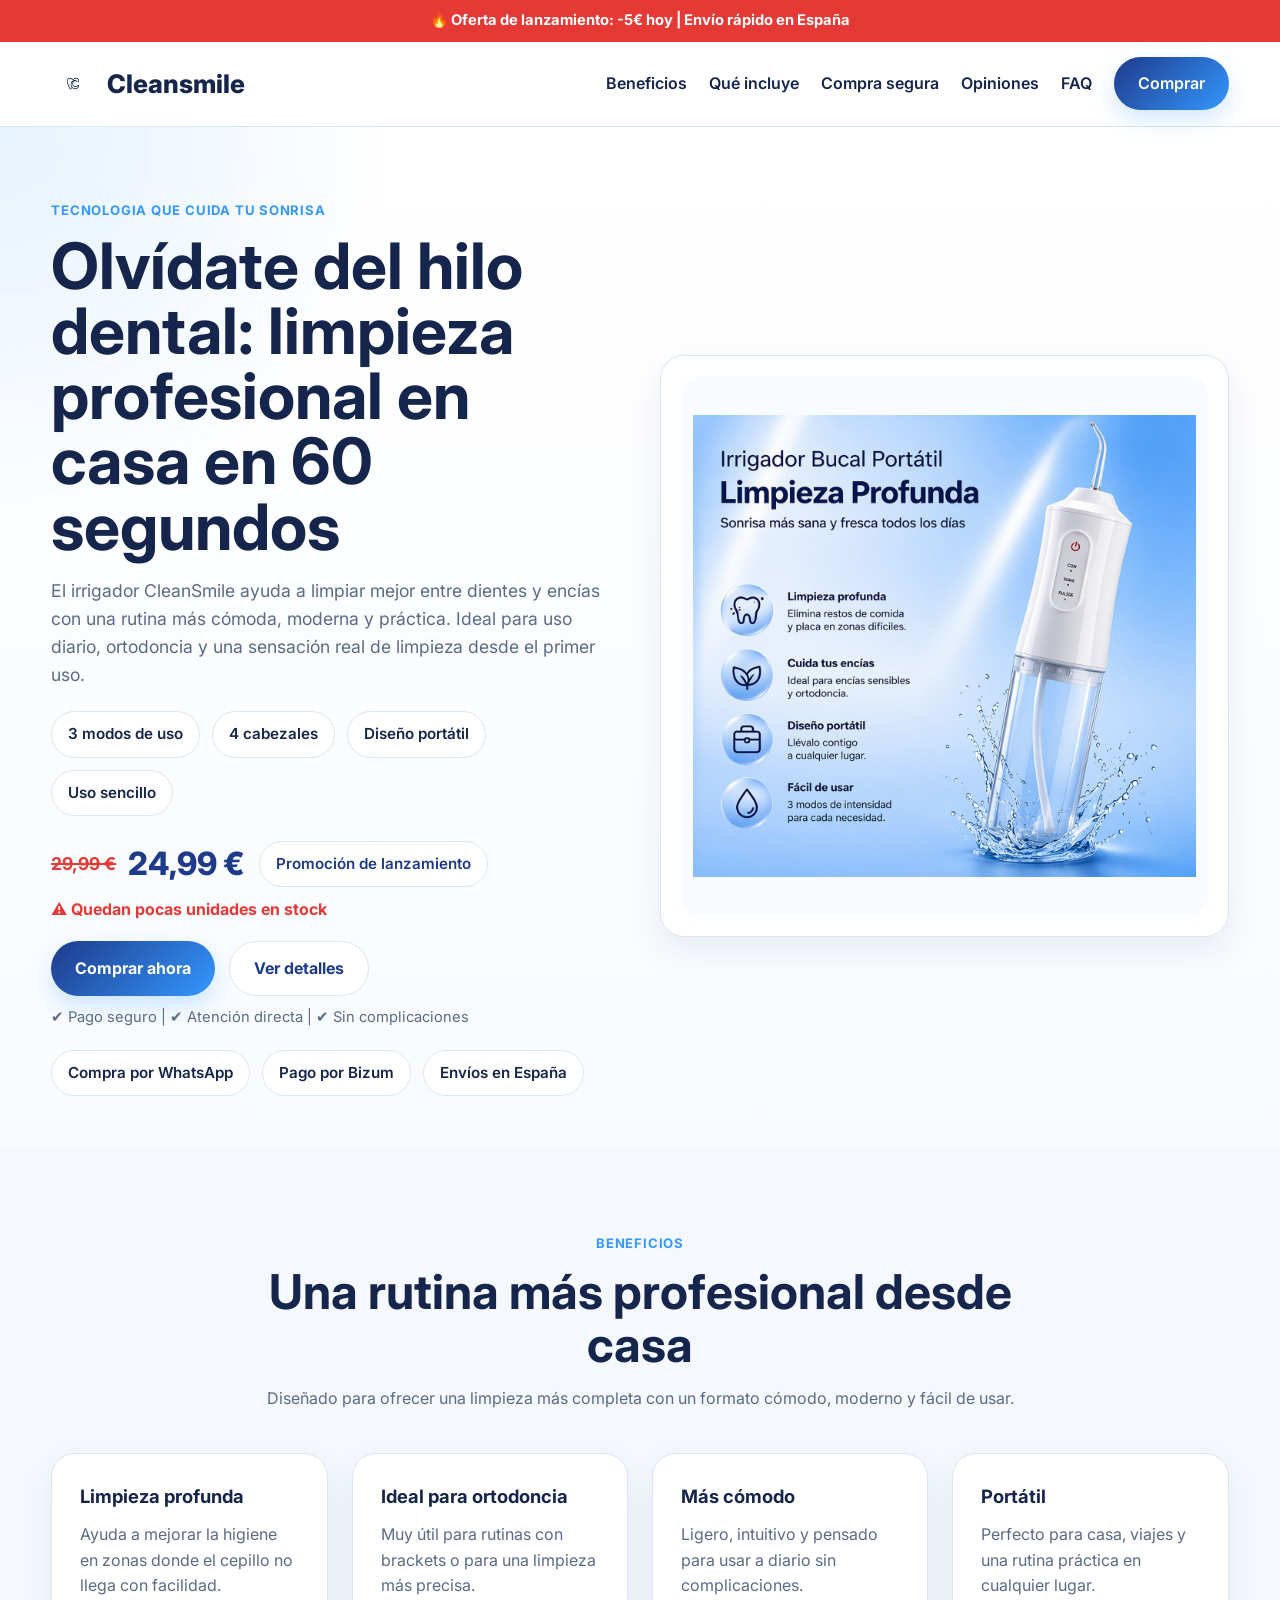
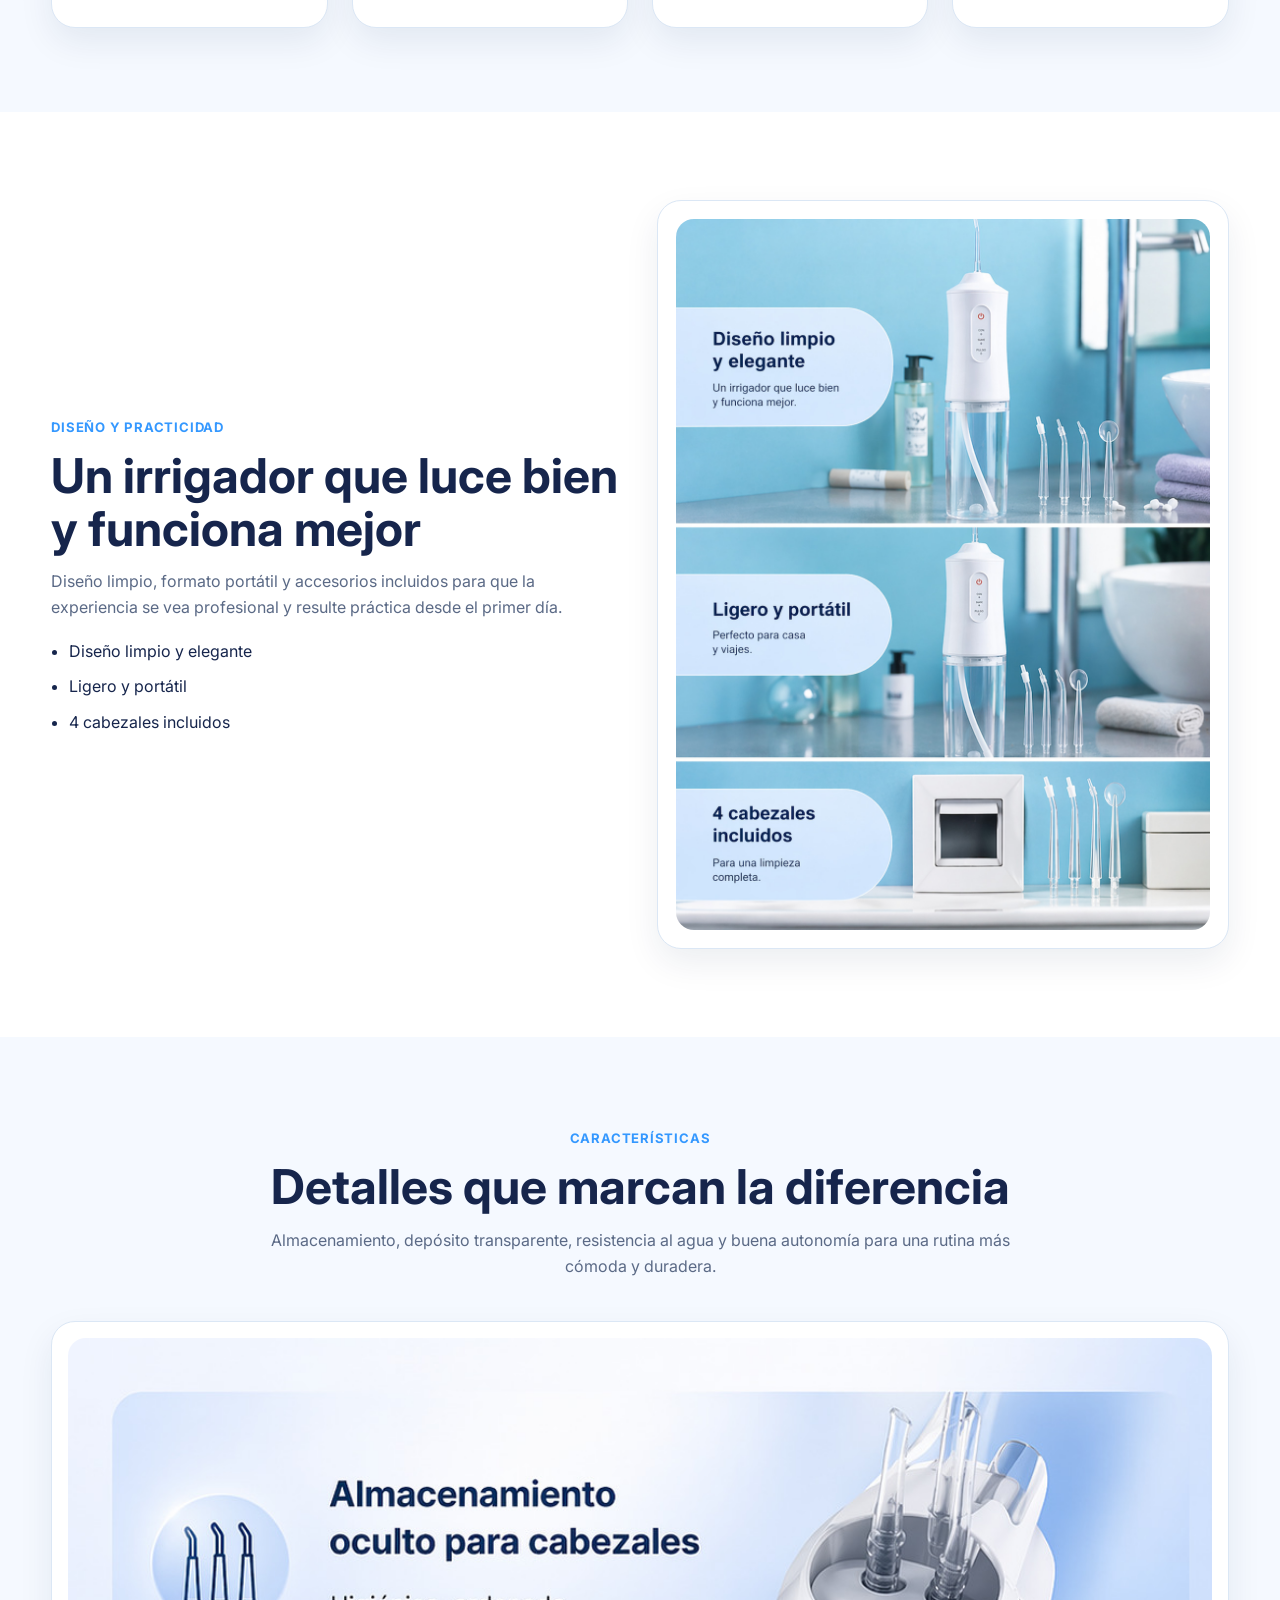
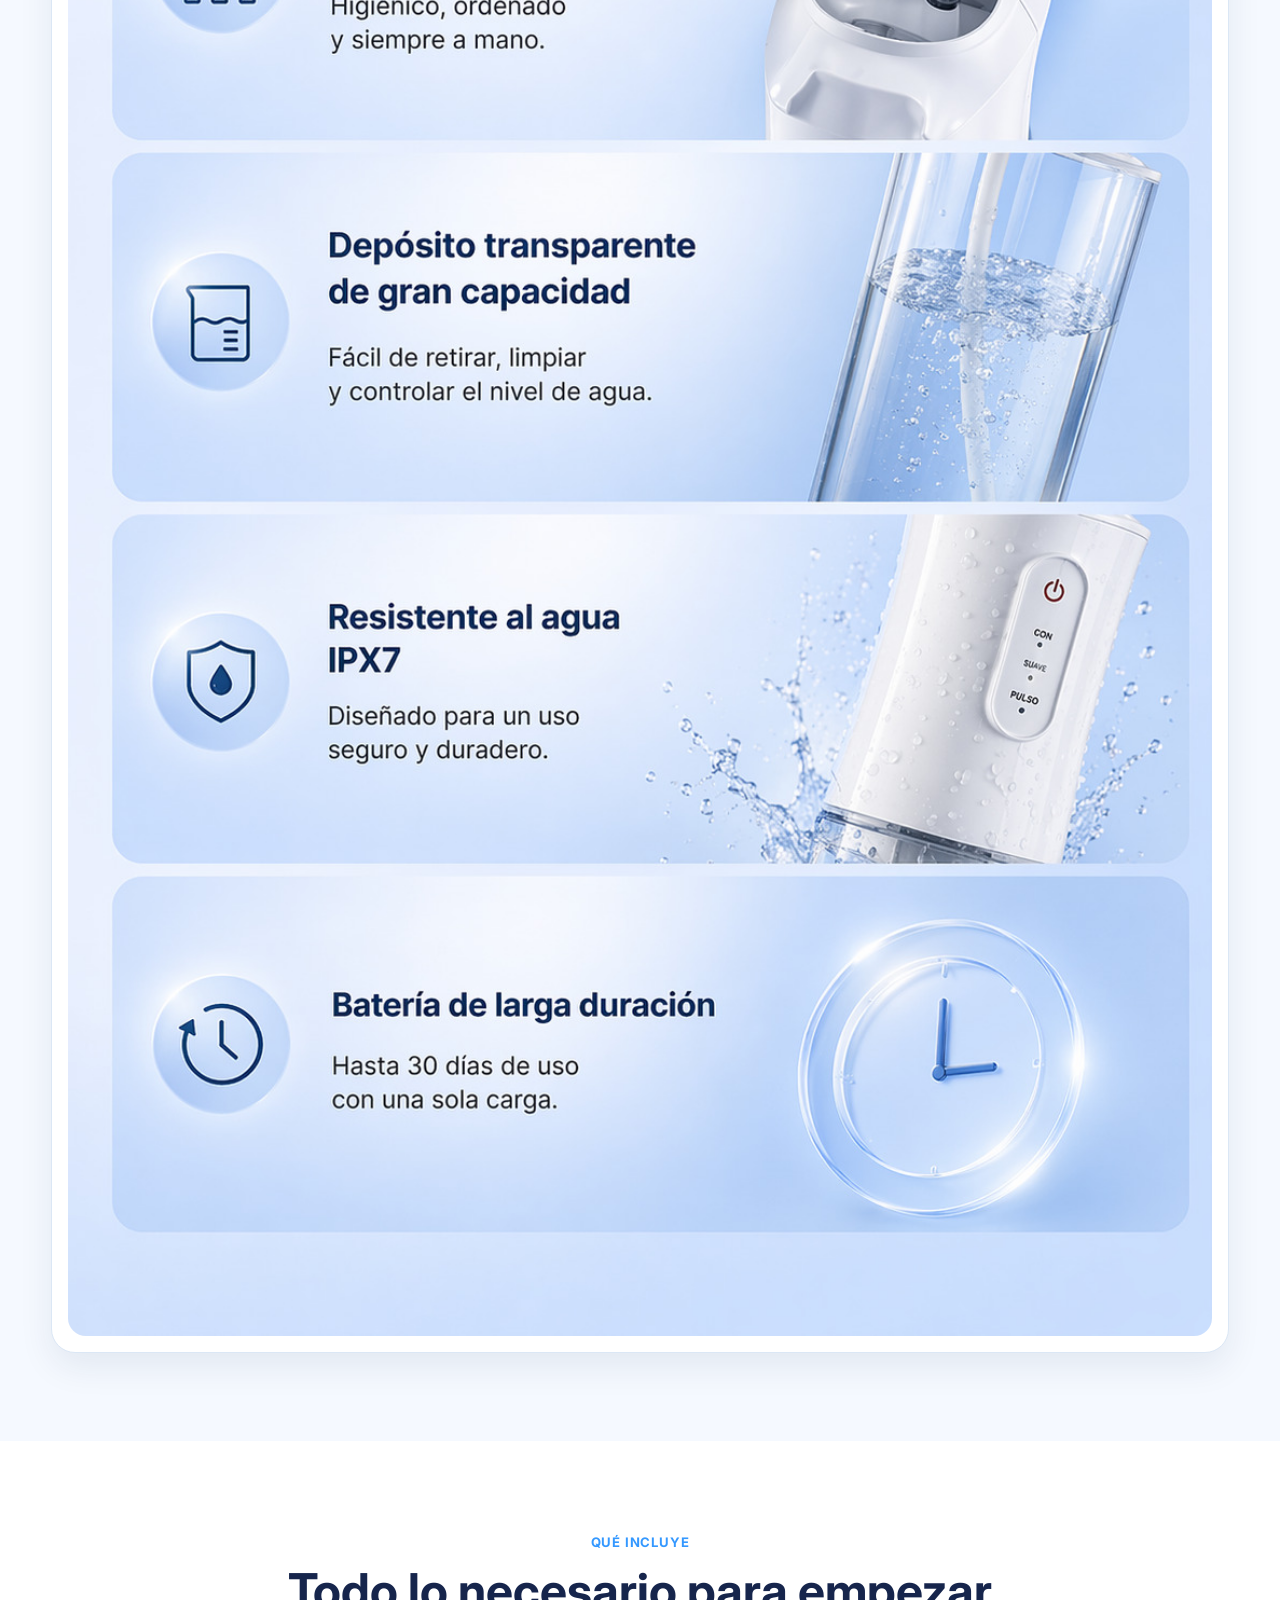
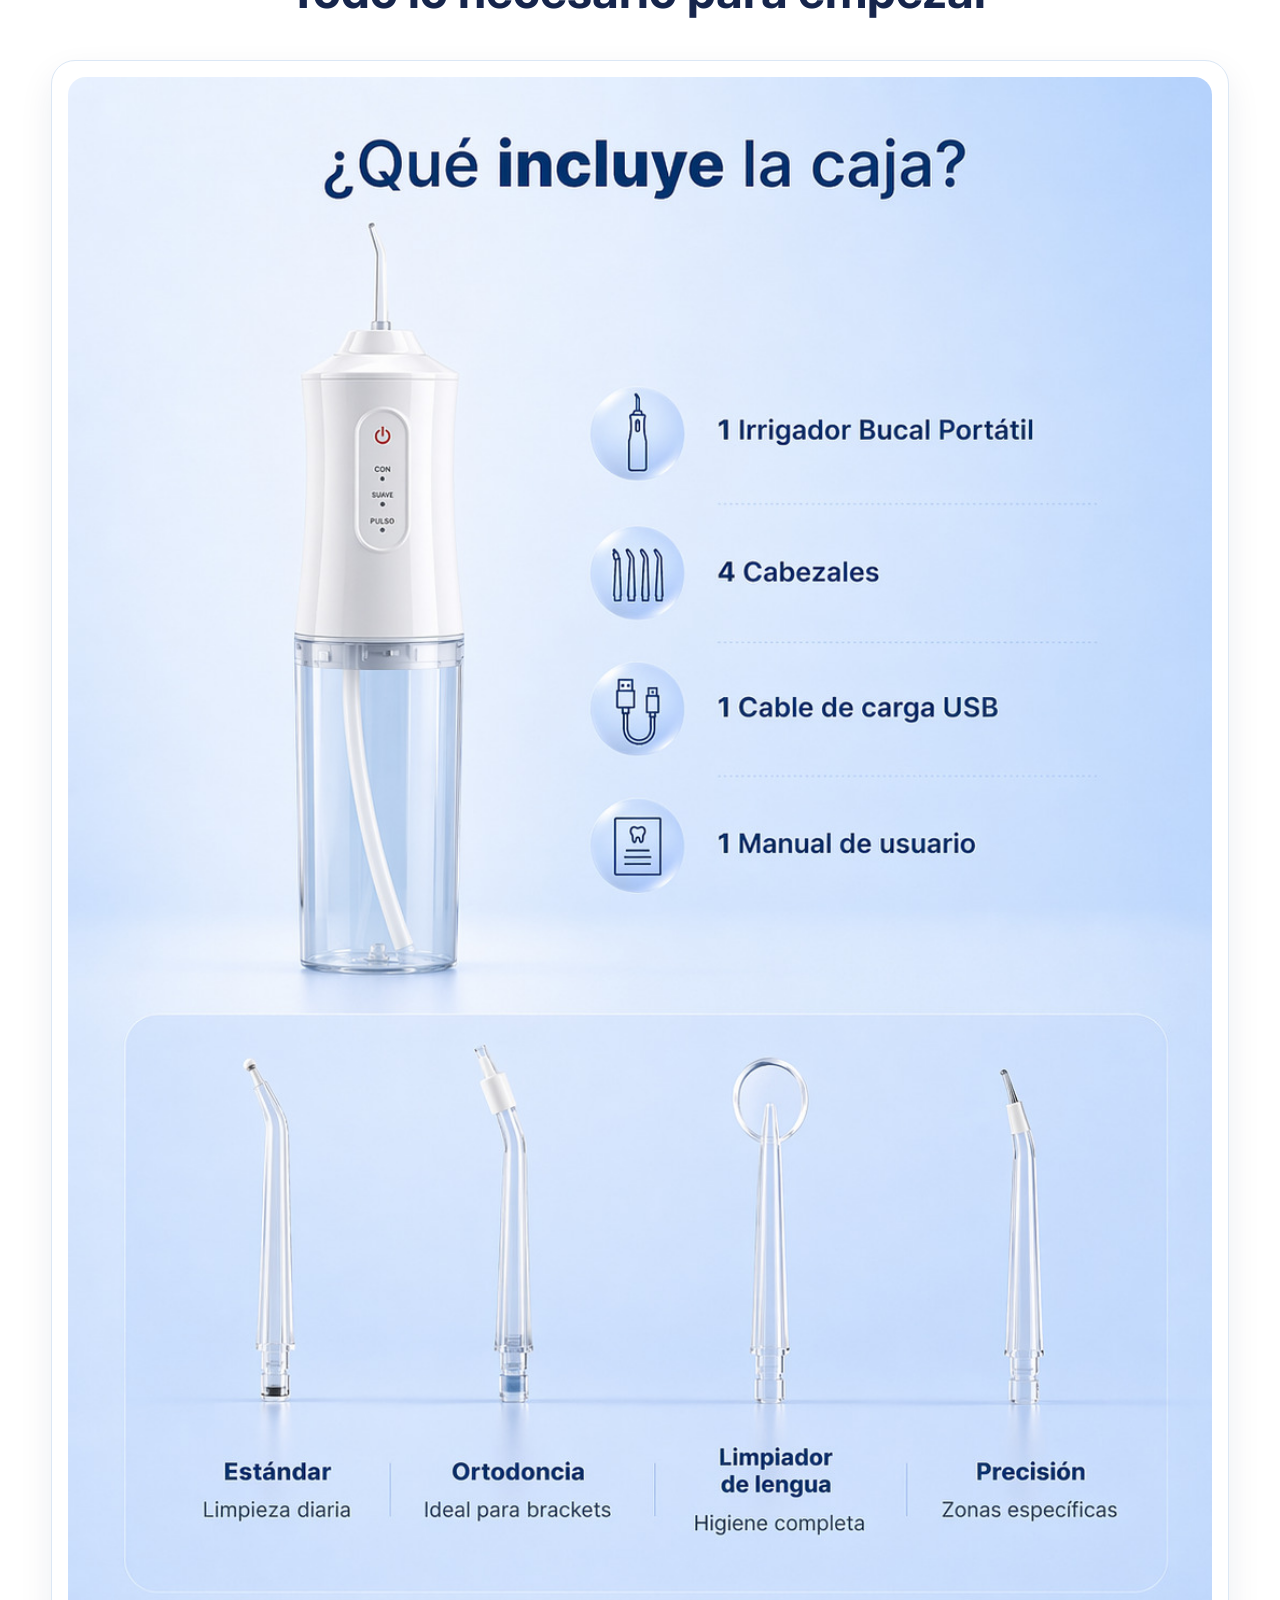
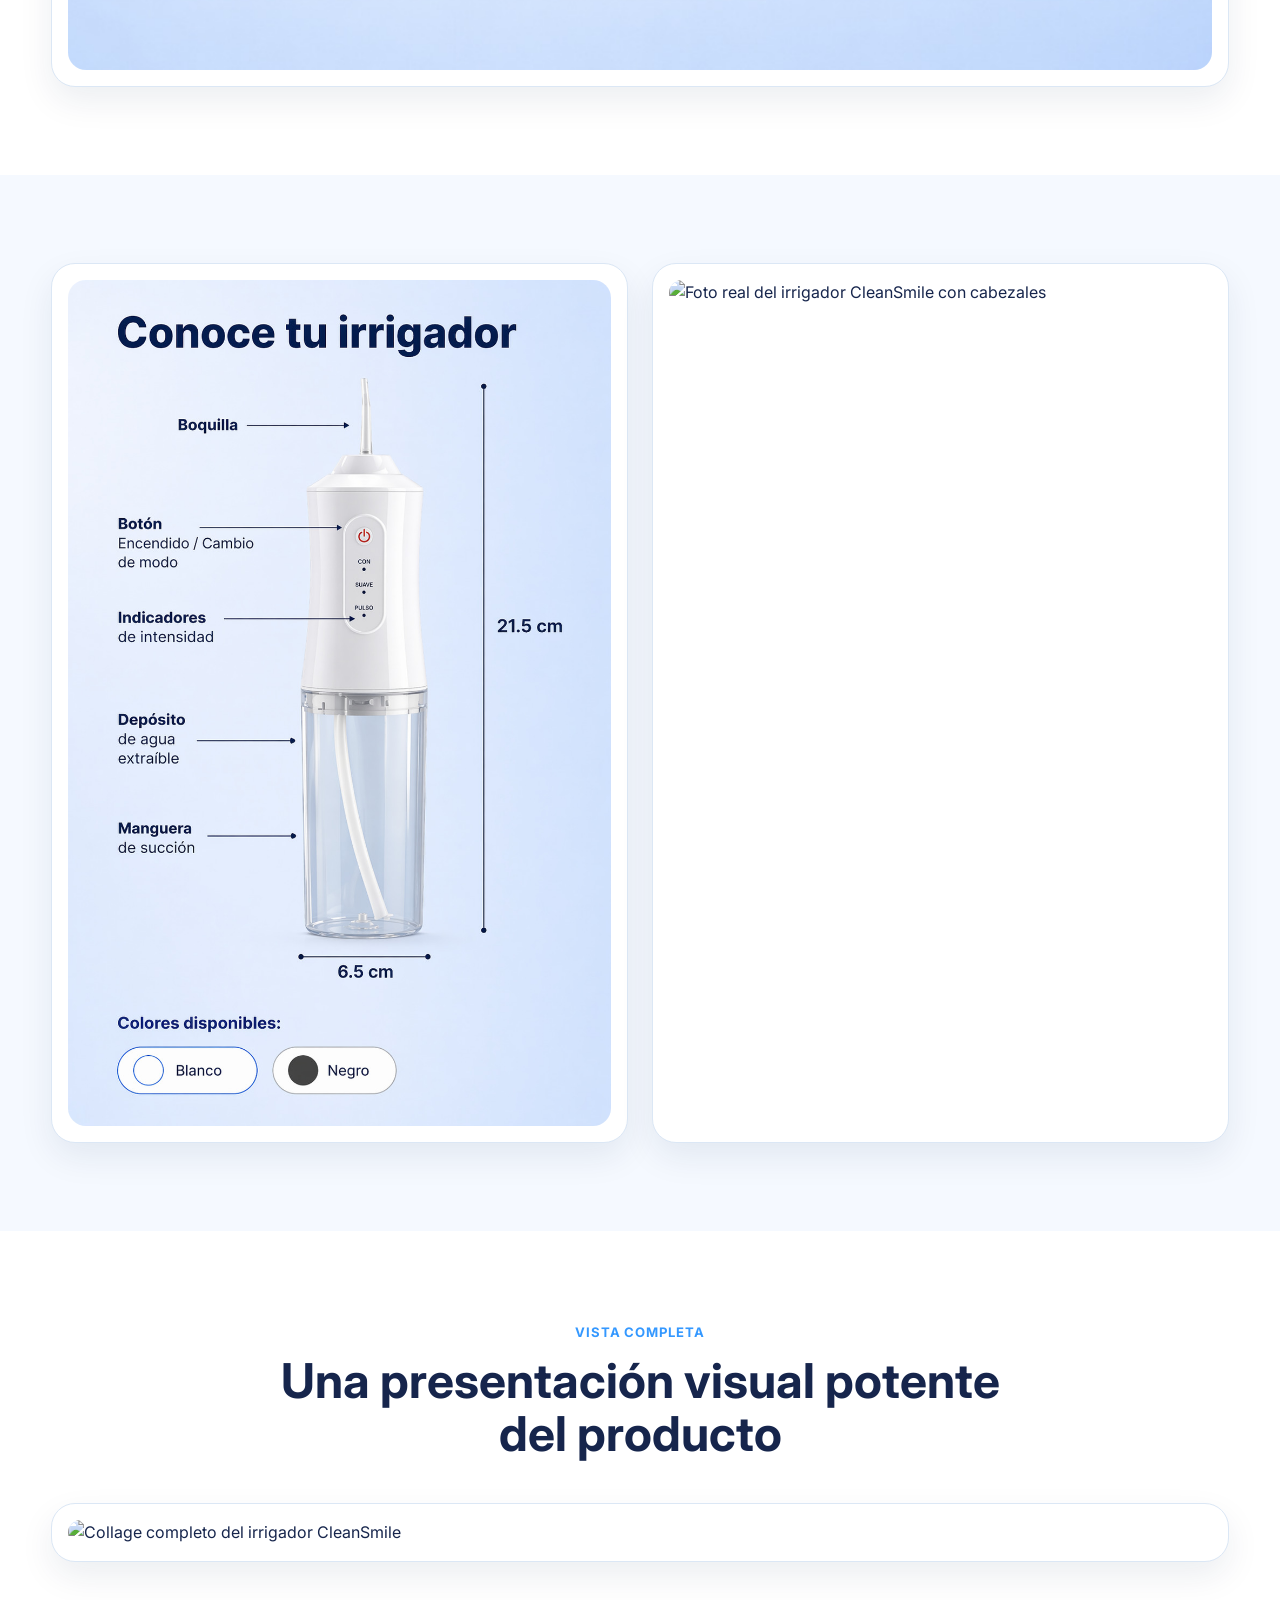
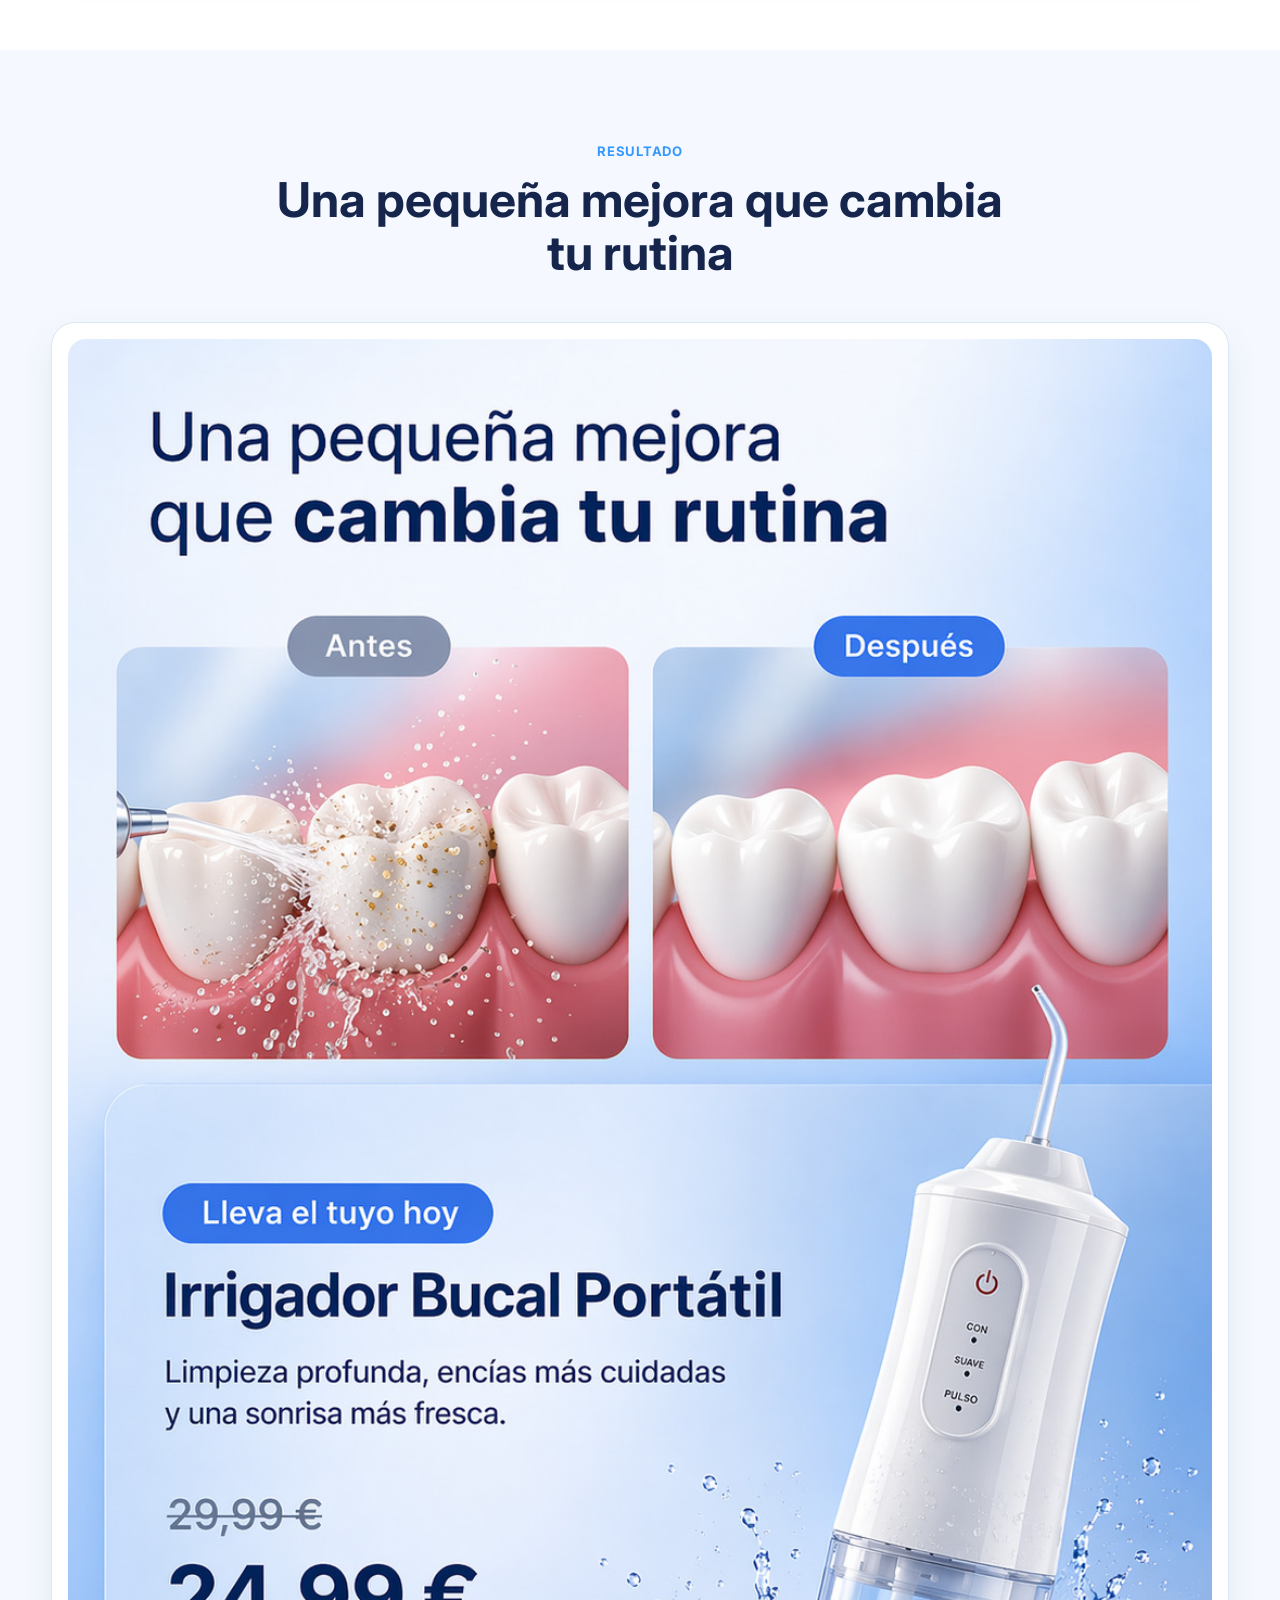
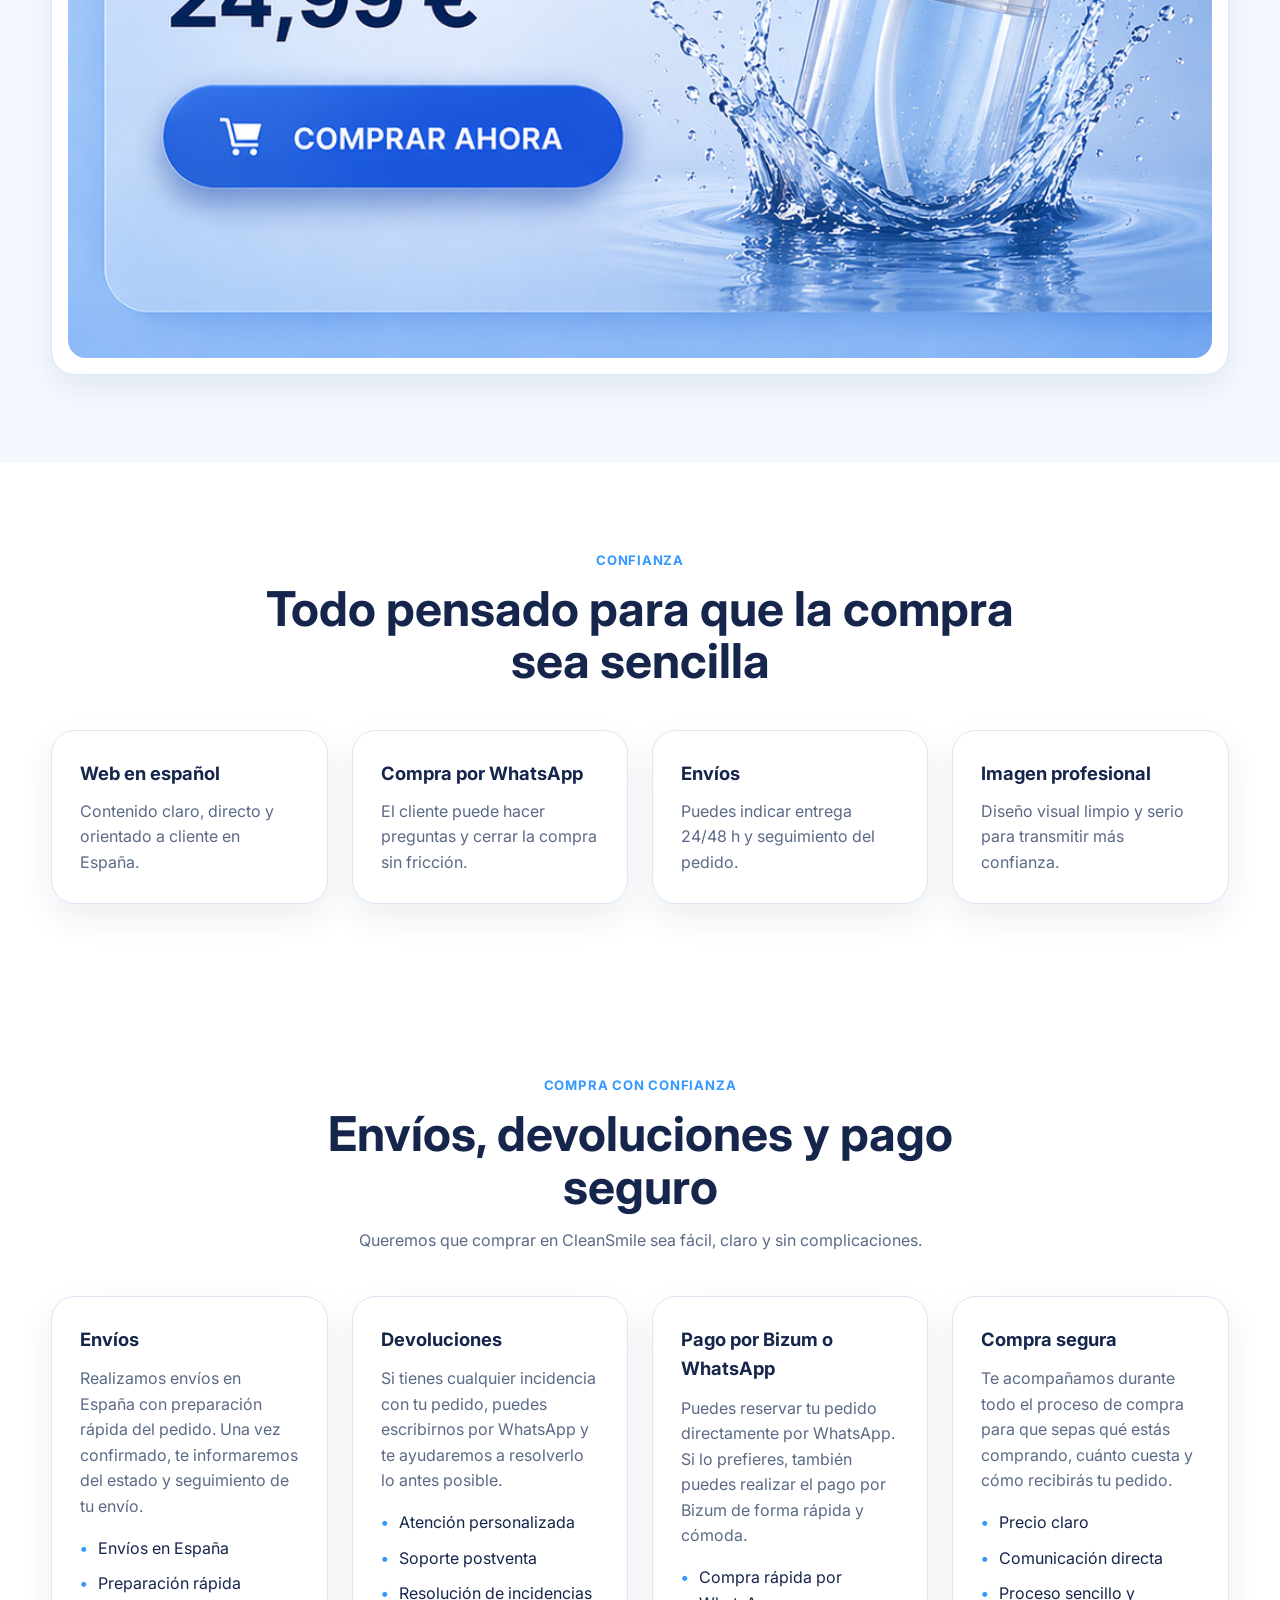
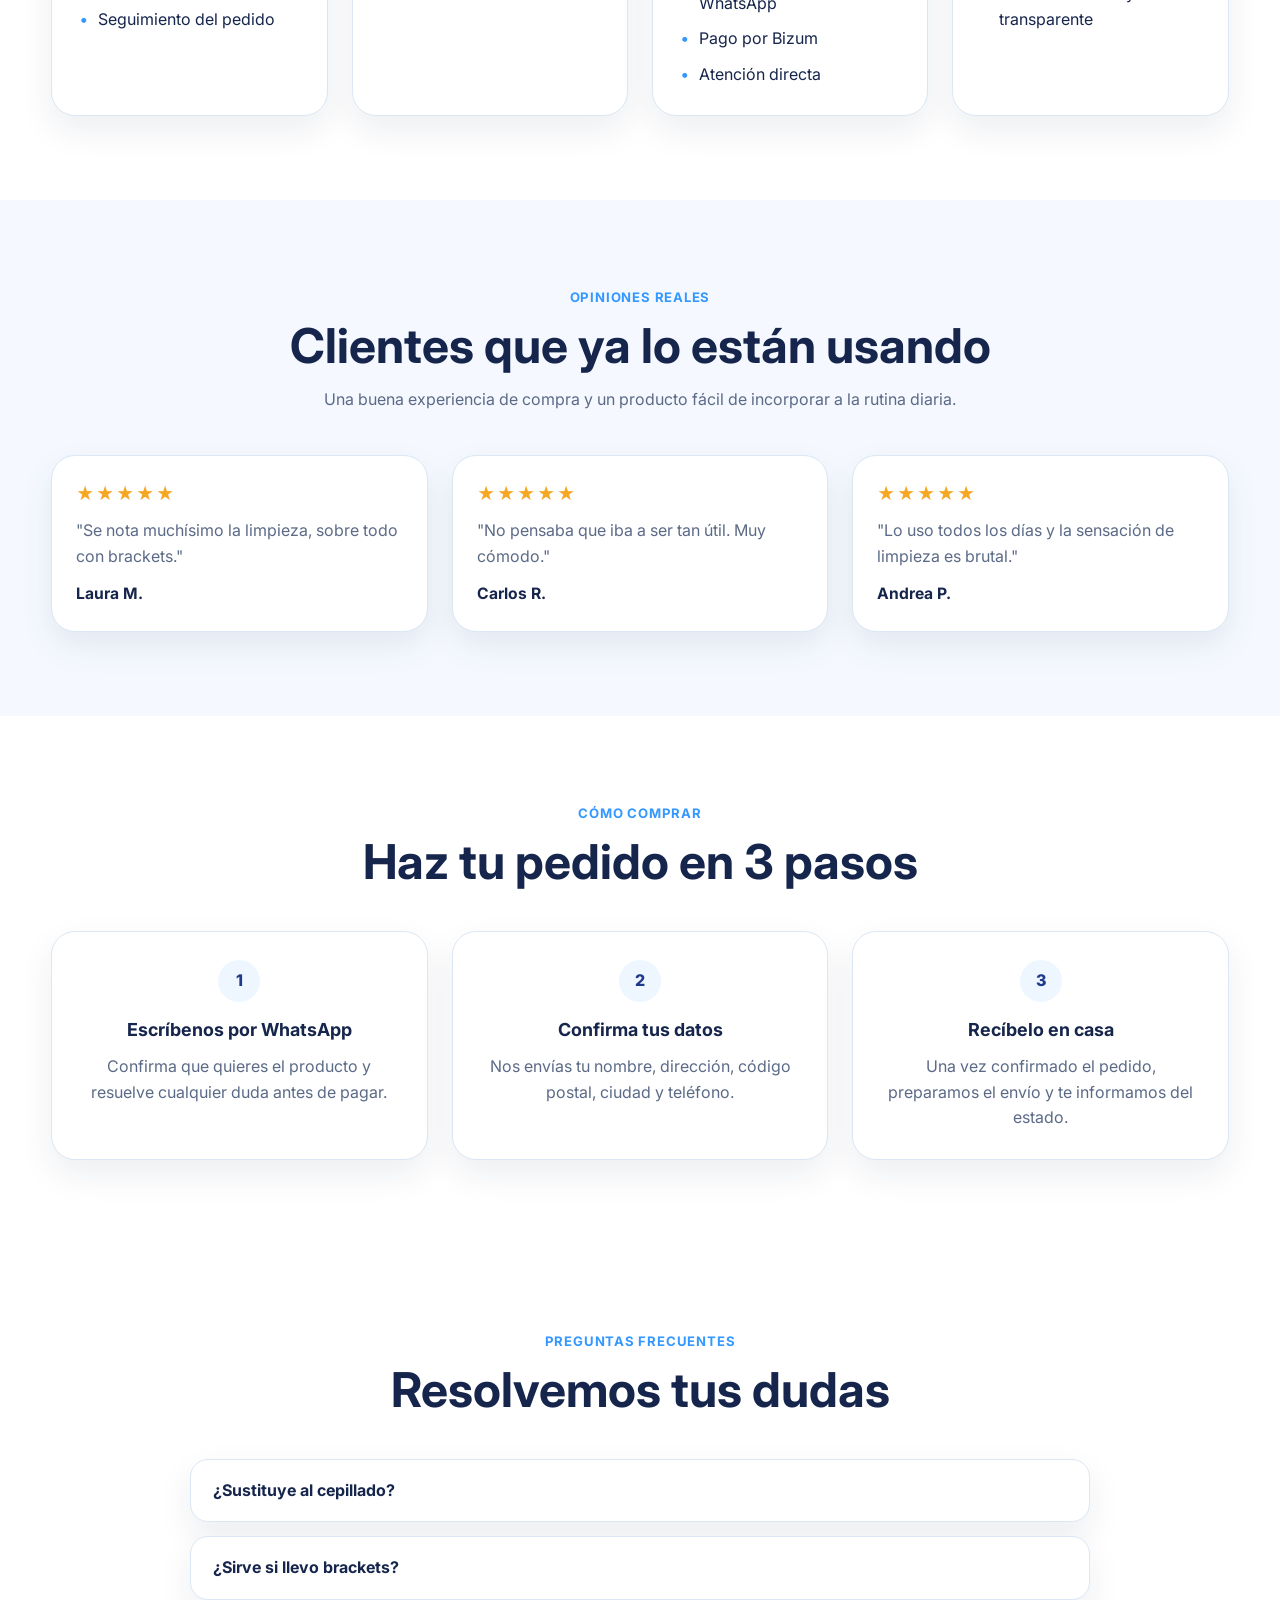
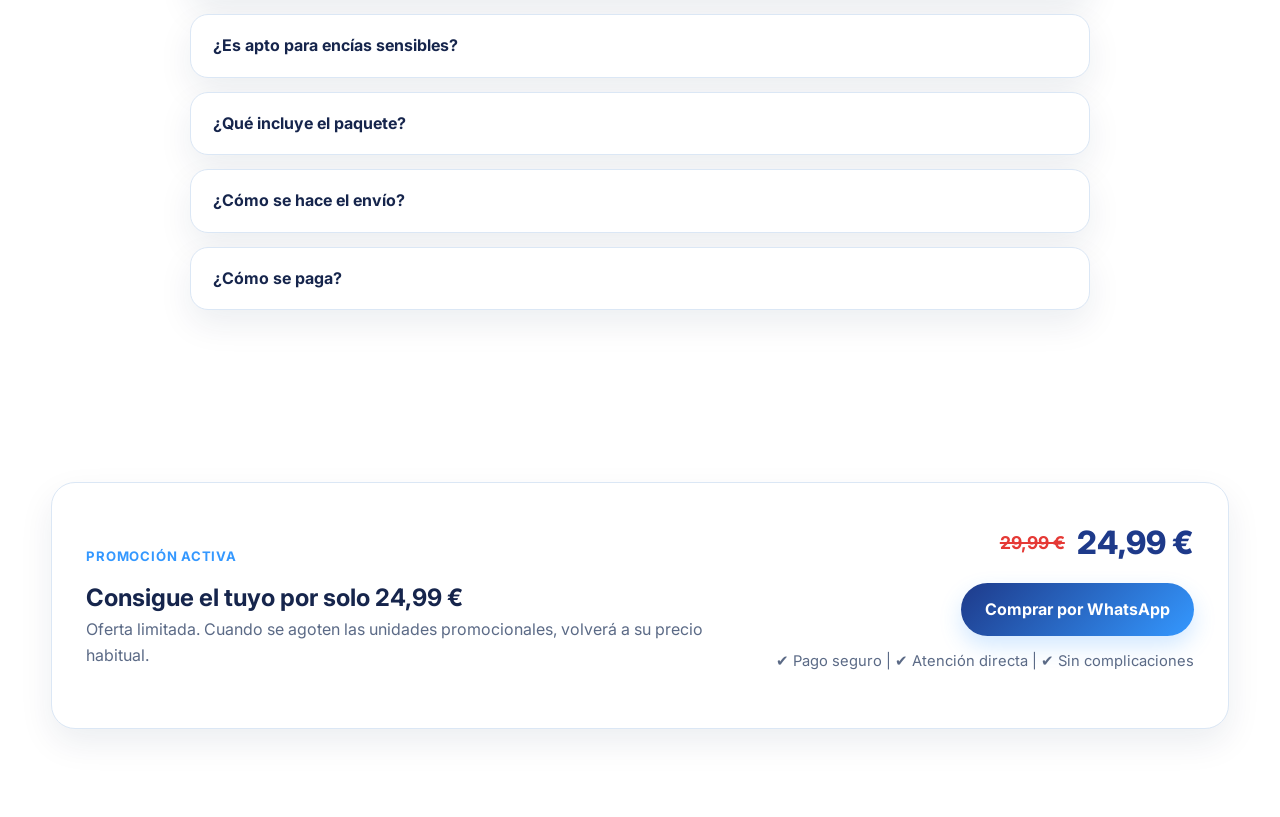
==== index.html @ 59f1904a "Update index.html" ====
<!DOCTYPE html>
<html lang="es">
<head>
  <meta charset="UTF-8" />
  <meta name="viewport" content="width=device-width, initial-scale=1.0" />
  <title>CleanSmile | Irrigador Bucal Portátil</title>
  <meta
    name="description"
    content="Irrigador Bucal Portátil CleanSmile. Limpieza profunda, diseño portátil y promoción de lanzamiento."
  />
  <meta name="theme-color" content="#1e3a8a" />

  <link rel="preconnect" href="https://fonts.googleapis.com" />
  <link rel="preconnect" href="https://fonts.gstatic.com" crossorigin />
  <link
    href="https://fonts.googleapis.com/css2?family=Inter:wght@400;500;600;700;800&display=swap"
    rel="stylesheet"
  />

  <link rel="stylesheet" href="style.css" />
</head>
<body>
  <div class="top-bar">
    🔥 Oferta de lanzamiento: -5€ hoy | Envío rápido en España
  </div>

  <header class="header">
    <div class="container nav">
      <a href="#inicio" class="brand" aria-label="Ir al inicio">
        <img src="logo-mini.png" alt="Logo CleanSmile" class="brand-logo" />
        <span>Cleansmile</span>
      </a>

      <button class="menu-toggle" id="menu-toggle" aria-label="Abrir menú">
        ☰
      </button>

      <nav class="nav-links" id="nav-links">
        <a href="#beneficios">Beneficios</a>
        <a href="#incluye">Qué incluye</a>
        <a href="#confianza">Compra segura</a>
        <a href="#opiniones">Opiniones</a>
        <a href="#faq">FAQ</a>
        <a href="#comprar" class="btn btn-primary nav-btn">Comprar</a>
      </nav>
    </div>
  </header>

  <main>
    <section class="hero" id="inicio">
      <div class="container hero-grid">
        <div class="hero-copy">
          <span class="eyebrow">Tecnologia que cuida tu sonrisa</span>

          <h1>Olvídate del hilo dental: limpieza profesional en casa en 60 segundos</h1>

          <p class="hero-text">
            El irrigador CleanSmile ayuda a limpiar mejor entre dientes y encías
            con una rutina más cómoda, moderna y práctica. Ideal para uso diario,
            ortodoncia y una sensación real de limpieza desde el primer uso.
          </p>

          <div class="hero-points">
            <span>3 modos de uso</span>
            <span>4 cabezales</span>
            <span>Diseño portátil</span>
            <span>Uso sencillo</span>
          </div>

          <div class="hero-price">
            <div class="price-box">
              <span class="old-price">29,99 €</span>
              <span class="price">24,99 €</span>
            </div>
            <span class="offer-pill">Promoción de lanzamiento</span>
          </div>

          <div class="stock-warning">
            ⚠️ Quedan pocas unidades en stock
          </div>

          <div class="hero-actions">
            <a
              href="https://wa.me/34678644506?text=Hola,%20quiero%20comprar%20el%20Irrigador%20Bucal%20Port%C3%A1til%20CleanSmile%20por%2024,99%E2%82%AC"
              class="btn btn-primary"
              target="_blank"
              rel="noopener noreferrer"
            >
              Comprar ahora
            </a>

            <a href="#beneficios" class="btn btn-secondary">Ver detalles</a>
          </div>

          <p class="safe-note">✔ Pago seguro | ✔ Atención directa | ✔ Sin complicaciones</p>

          <div class="trust-row">
            <div>Compra por WhatsApp</div>
            <div>Pago por Bizum</div>
            <div>Envíos en España</div>
          </div>
        </div>

        <div class="hero-visual">
          <div class="hero-card">
            <img
              src="img/hero.jpg"
              alt="Irrigador Bucal Portátil CleanSmile"
              class="hero-image"
            />
          </div>
        </div>
      </div>
    </section>

    <section class="section section-soft" id="beneficios">
      <div class="container">
        <div class="section-heading">
          <span class="eyebrow">Beneficios</span>
          <h2>Una rutina más profesional desde casa</h2>
          <p>
            Diseñado para ofrecer una limpieza más completa con un formato cómodo,
            moderno y fácil de usar.
          </p>
        </div>

        <div class="benefit-cards">
          <article class="benefit-card">
            <h3>Limpieza profunda</h3>
            <p>Ayuda a mejorar la higiene en zonas donde el cepillo no llega con facilidad.</p>
          </article>

          <article class="benefit-card">
            <h3>Ideal para ortodoncia</h3>
            <p>Muy útil para rutinas con brackets o para una limpieza más precisa.</p>
          </article>

          <article class="benefit-card">
            <h3>Más cómodo</h3>
            <p>Ligero, intuitivo y pensado para usar a diario sin complicaciones.</p>
          </article>

          <article class="benefit-card">
            <h3>Portátil</h3>
            <p>Perfecto para casa, viajes y una rutina práctica en cualquier lugar.</p>
          </article>
        </div>
      </div>
    </section>

    <section class="image-section">
      <div class="container image-section-grid">
        <div class="image-copy">
          <span class="eyebrow">Diseño y practicidad</span>
          <h2>Un irrigador que luce bien y funciona mejor</h2>
          <p>
            Diseño limpio, formato portátil y accesorios incluidos para que la
            experiencia se vea profesional y resulte práctica desde el primer día.
          </p>

          <ul class="bullet-list">
            <li>Diseño limpio y elegante</li>
            <li>Ligero y portátil</li>
            <li>4 cabezales incluidos</li>
          </ul>
        </div>

        <div class="image-card">
          <img
            src="img/beneficios.jpg"
            alt="Beneficios visuales del irrigador CleanSmile"
          />
        </div>
      </div>
    </section>

    <section class="full-image-section section-soft">
      <div class="container">
        <div class="section-heading">
          <span class="eyebrow">Características</span>
          <h2>Detalles que marcan la diferencia</h2>
          <p>
            Almacenamiento, depósito transparente, resistencia al agua y buena autonomía
            para una rutina más cómoda y duradera.
          </p>
        </div>

        <div class="poster-card">
          <img
            src="img/modos.jpg"
            alt="Características del irrigador CleanSmile"
          />
        </div>
      </div>
    </section>

    <section class="full-image-section" id="incluye">
      <div class="container">
        <div class="section-heading">
          <span class="eyebrow">Qué incluye</span>
          <h2>Todo lo necesario para empezar</h2>
        </div>

        <div class="poster-card">
          <img
            src="img/incluye.jpg"
            alt="Qué incluye la caja del irrigador CleanSmile"
          />
        </div>
      </div>
    </section>

    <section class="two-image-section section-soft">
      <div class="container two-image-grid">
        <div class="poster-card">
          <img
            src="img/detalle1.jpg"
            alt="Medidas y partes del irrigador CleanSmile"
          />
        </div>

        <div class="poster-card">
          <img
            src="img/cabezales.jpg"
            alt="Foto real del irrigador CleanSmile con cabezales"
          />
        </div>
      </div>
    </section>

    <section class="full-image-section">
      <div class="container">
        <div class="section-heading">
          <span class="eyebrow">Vista completa</span>
          <h2>Una presentación visual potente del producto</h2>
        </div>

        <div class="poster-card">
          <img
            src="img/detalle2.jpg"
            alt="Collage completo del irrigador CleanSmile"
          />
        </div>
      </div>
    </section>

    <section class="full-image-section section-soft">
      <div class="container">
        <div class="section-heading">
          <span class="eyebrow">Resultado</span>
          <h2>Una pequeña mejora que cambia tu rutina</h2>
        </div>

        <div class="poster-card">
          <img
            src="img/antes-despues.jpg"
            alt="Antes y después con irrigador CleanSmile"
          />
        </div>
      </div>
    </section>

    <section class="section">
      <div class="container">
        <div class="section-heading">
          <span class="eyebrow">Confianza</span>
          <h2>Todo pensado para que la compra sea sencilla</h2>
        </div>

        <div class="info-grid">
          <article class="info-card">
            <h3>Web en español</h3>
            <p>Contenido claro, directo y orientado a cliente en España.</p>
          </article>

          <article class="info-card">
            <h3>Compra por WhatsApp</h3>
            <p>El cliente puede hacer preguntas y cerrar la compra sin fricción.</p>
          </article>

          <article class="info-card">
            <h3>Envíos</h3>
            <p>Puedes indicar entrega 24/48 h y seguimiento del pedido.</p>
          </article>

          <article class="info-card">
            <h3>Imagen profesional</h3>
            <p>Diseño visual limpio y serio para transmitir más confianza.</p>
          </article>
        </div>
      </div>
    </section>

    <section class="section trust-extra-section" id="confianza">
      <div class="container">
        <div class="section-heading">
          <span class="eyebrow">Compra con confianza</span>
          <h2>Envíos, devoluciones y pago seguro</h2>
          <p>
            Queremos que comprar en CleanSmile sea fácil, claro y sin complicaciones.
          </p>
        </div>

        <div class="trust-extra-grid">
          <article class="trust-extra-card">
            <h3>Envíos</h3>
            <p>
              Realizamos envíos en España con preparación rápida del pedido. Una vez
              confirmado, te informaremos del estado y seguimiento de tu envío.
            </p>
            <ul>
              <li>Envíos en España</li>
              <li>Preparación rápida</li>
              <li>Seguimiento del pedido</li>
            </ul>
          </article>

          <article class="trust-extra-card">
            <h3>Devoluciones</h3>
            <p>
              Si tienes cualquier incidencia con tu pedido, puedes escribirnos por
              WhatsApp y te ayudaremos a resolverlo lo antes posible.
            </p>
            <ul>
              <li>Atención personalizada</li>
              <li>Soporte postventa</li>
              <li>Resolución de incidencias</li>
            </ul>
          </article>

          <article class="trust-extra-card">
            <h3>Pago por Bizum o WhatsApp</h3>
            <p>
              Puedes reservar tu pedido directamente por WhatsApp. Si lo prefieres,
              también puedes realizar el pago por Bizum de forma rápida y cómoda.
            </p>
            <ul>
              <li>Compra rápida por WhatsApp</li>
              <li>Pago por Bizum</li>
              <li>Atención directa</li>
            </ul>
          </article>

          <article class="trust-extra-card">
            <h3>Compra segura</h3>
            <p>
              Te acompañamos durante todo el proceso de compra para que sepas qué
              estás comprando, cuánto cuesta y cómo recibirás tu pedido.
            </p>
            <ul>
              <li>Precio claro</li>
              <li>Comunicación directa</li>
              <li>Proceso sencillo y transparente</li>
            </ul>
          </article>
        </div>
      </div>
    </section>

    <section class="section reviews-section" id="opiniones">
      <div class="container">
        <div class="section-heading">
          <span class="eyebrow">Opiniones reales</span>
          <h2>Clientes que ya lo están usando</h2>
          <p>
            Una buena experiencia de compra y un producto fácil de incorporar a la rutina diaria.
          </p>
        </div>

        <div class="reviews-grid">
          <article class="review-card">
            <div class="stars">★★★★★</div>
            <p>"Se nota muchísimo la limpieza, sobre todo con brackets."</p>
            <strong>Laura M.</strong>
          </article>

          <article class="review-card">
            <div class="stars">★★★★★</div>
            <p>"No pensaba que iba a ser tan útil. Muy cómodo."</p>
            <strong>Carlos R.</strong>
          </article>

          <article class="review-card">
            <div class="stars">★★★★★</div>
            <p>"Lo uso todos los días y la sensación de limpieza es brutal."</p>
            <strong>Andrea P.</strong>
          </article>
        </div>
      </div>
    </section>

    <section class="section section-soft how-buy-section">
      <div class="container">
        <div class="section-heading">
          <span class="eyebrow">Cómo comprar</span>
          <h2>Haz tu pedido en 3 pasos</h2>
        </div>

        <div class="steps-grid">
          <div class="step-card">
            <span class="step-number">1</span>
            <h3>Escríbenos por WhatsApp</h3>
            <p>Confirma que quieres el producto y resuelve cualquier duda antes de pagar.</p>
          </div>

          <div class="step-card">
            <span class="step-number">2</span>
            <h3>Confirma tus datos</h3>
            <p>Nos envías tu nombre, dirección, código postal, ciudad y teléfono.</p>
          </div>

          <div class="step-card">
            <span class="step-number">3</span>
            <h3>Recíbelo en casa</h3>
            <p>Una vez confirmado el pedido, preparamos el envío y te informamos del estado.</p>
          </div>
        </div>
      </div>
    </section>

    <section class="section" id="faq">
      <div class="container">
        <div class="section-heading">
          <span class="eyebrow">Preguntas frecuentes</span>
          <h2>Resolvemos tus dudas</h2>
        </div>

        <div class="faq-list">
          <details>
            <summary>¿Sustituye al cepillado?</summary>
            <p>No. Se usa como complemento a tu higiene diaria.</p>
          </details>

          <details>
            <summary>¿Sirve si llevo brackets?</summary>
            <p>Sí, es especialmente útil en rutinas con ortodoncia.</p>
          </details>

          <details>
            <summary>¿Es apto para encías sensibles?</summary>
            <p>Sí, empezando por una intensidad suave.</p>
          </details>

          <details>
            <summary>¿Qué incluye el paquete?</summary>
            <p>Irrigador, cabezales y accesorios según el pack que indiques en tu oferta.</p>
          </details>

          <details>
            <summary>¿Cómo se hace el envío?</summary>
            <p>Puedes gestionarlo con Correos, InPost o mensajería 24/48h dentro de España.</p>
          </details>

          <details>
            <summary>¿Cómo se paga?</summary>
            <p>La compra se gestiona por WhatsApp y puedes acordar el pago por Bizum de forma rápida y sencilla.</p>
          </details>
        </div>
      </div>
    </section>

    <section class="final-cta" id="comprar">
      <div class="container final-cta-card">
        <div class="final-copy">
          <span class="eyebrow">Promoción activa</span>
          <h2>Consigue el tuyo por solo 24,99 €</h2>
          <p>
            Oferta limitada. Cuando se agoten las unidades promocionales,
            volverá a su precio habitual.
          </p>
        </div>

        <div class="final-buy-box">
          <div class="price-box">
            <span class="old-price">29,99 €</span>
            <span class="price">24,99 €</span>
          </div>

          <a
            href="https://wa.me/34678644506?text=Hola,%20quiero%20comprar%20el%20Irrigador%20Bucal%20Port%C3%A1til%20CleanSmile%20por%2024,99%E2%82%AC"
            class="btn btn-primary"
            target="_blank"
            rel="noopener noreferrer"
          >
            Comprar por WhatsApp
          </a>

          <p class="safe-note">✔ Pago seguro | ✔ Atención directa | ✔ Sin complicaciones</p>
        </div>
      </div>
    </section>
  </main>

  <div class="mobile-buybar">
    <div class="mobile-price">
      <span class="old-price">29,99 €</span>
      <span class="price">24,99 €</span>
    </div>

    <a
      href="https://wa.me/34678644506?text=Hola,%20quiero%20comprar%20el%20Irrigador%20Bucal%20Port%C3%A1til%20CleanSmile%20por%2024,99%E2%82%AC"
      class="btn btn-primary"
      target="_blank"
      rel="noopener noreferrer"
    >
      Comprar
    </a>
  </div>

  <script src="script.js"></script>
</body>
</html>
---- style.css ----
:root {
  --primary: #1e3a8a;
  --primary-light: #3498ff;
  --text: #16254c;
  --text-soft: #5b6a86;
  --bg: #ffffff;
  --bg-soft: #f5f9ff;
  --border: #dbe7f5;
  --shadow: 0 14px 34px rgba(18, 40, 76, 0.08);
  --radius: 24px;
  --max-width: 1180px;
  --danger: #e53935;
  --success-soft: #eef6ff;
}

* {
  box-sizing: border-box;
  margin: 0;
  padding: 0;
}

html {
  scroll-behavior: smooth;
}

body {
  font-family: "Inter", sans-serif;
  color: var(--text);
  background: var(--bg);
  line-height: 1.6;
}

img {
  max-width: 100%;
  display: block;
}

a {
  text-decoration: none;
  color: inherit;
}

button {
  font: inherit;
}

.container {
  width: min(92%, var(--max-width));
  margin: 0 auto;
}

.section {
  padding: 84px 0;
}

.section-soft {
  background: var(--bg-soft);
}

.section-heading {
  max-width: 760px;
  margin: 0 auto 42px;
  text-align: center;
}

.section-heading h2 {
  font-size: clamp(2rem, 4vw, 3rem);
  line-height: 1.1;
  margin-bottom: 14px;
}

.section-heading p {
  color: var(--text-soft);
}

.eyebrow {
  display: inline-block;
  margin-bottom: 12px;
  color: var(--primary-light);
  font-weight: 700;
  letter-spacing: 0.06em;
  text-transform: uppercase;
  font-size: 0.82rem;
}

/* TOP BAR */
.top-bar {
  background: var(--danger);
  color: white;
  text-align: center;
  padding: 9px 14px;
  font-weight: 700;
  font-size: 0.92rem;
}

/* HEADER */
.header {
  position: sticky;
  top: 0;
  z-index: 1000;
  background: rgba(255, 255, 255, 0.96);
  backdrop-filter: blur(10px);
  border-bottom: 1px solid var(--border);
}

.nav {
  display: flex;
  align-items: center;
  justify-content: space-between;
  min-height: 84px;
  gap: 24px;
}

.brand {
  display: flex;
  align-items: center;
  gap: 12px;
  flex-shrink: 0;
}

.brand-logo {
  width: 44px;
  height: 44px;
  object-fit: contain;
}

.brand span {
  font-size: 1.6rem;
  font-weight: 800;
  line-height: 1;
  white-space: nowrap;
}

.nav-links {
  display: flex;
  align-items: center;
  gap: 22px;
  margin-left: auto;
}

.nav-links a {
  font-weight: 600;
  white-space: nowrap;
}

.menu-toggle {
  display: none;
  background: none;
  border: none;
  font-size: 1.8rem;
  cursor: pointer;
  color: var(--primary);
}

/* BUTTONS */
.btn {
  display: inline-flex;
  align-items: center;
  justify-content: center;
  border: none;
  border-radius: 999px;
  padding: 14px 24px;
  font-weight: 700;
  cursor: pointer;
  transition: transform 0.2s ease, box-shadow 0.2s ease, opacity 0.2s ease;
}

.btn:hover {
  transform: translateY(-2px);
}

.btn-primary {
  background: linear-gradient(135deg, var(--primary), var(--primary-light));
  color: white;
  box-shadow: 0 10px 22px rgba(52, 152, 255, 0.22);
}

.btn-secondary {
  background: white;
  color: var(--primary);
  border: 1px solid var(--border);
}

/* HERO */
.hero {
  padding: 70px 0 50px;
  background:
    radial-gradient(circle at top left, rgba(52, 152, 255, 0.12), transparent 24%),
    linear-gradient(180deg, #ffffff 0%, #f8fbff 100%);
}

.hero-grid {
  display: grid;
  grid-template-columns: 1fr 1fr;
  gap: 40px;
  align-items: center;
}

.hero-copy h1 {
  font-size: clamp(2.6rem, 5vw, 4.4rem);
  line-height: 1.02;
  margin-bottom: 18px;
}

.hero-text {
  color: var(--text-soft);
  font-size: 1.1rem;
  max-width: 640px;
  margin-bottom: 22px;
}

.hero-points,
.trust-row {
  display: flex;
  flex-wrap: wrap;
  gap: 12px;
}

.hero-points {
  margin-bottom: 22px;
}

.hero-points span,
.trust-row div,
.offer-pill {
  background: white;
  border: 1px solid var(--border);
  border-radius: 999px;
  padding: 10px 16px;
  font-size: 0.95rem;
  font-weight: 600;
}

.hero-price {
  display: flex;
  align-items: center;
  gap: 14px;
  flex-wrap: wrap;
  margin-bottom: 8px;
}

.offer-pill {
  color: var(--primary);
}

.stock-warning {
  color: var(--danger);
  font-weight: 700;
  margin-bottom: 18px;
}

.hero-actions {
  display: flex;
  gap: 14px;
  flex-wrap: wrap;
  margin-bottom: 10px;
}

.safe-note {
  font-size: 0.92rem;
  color: var(--text-soft);
  margin-bottom: 20px;
}

.hero-card,
.poster-card,
.image-card,
.benefit-card,
.info-card,
.final-cta-card,
.trust-extra-card,
.review-card,
.step-card {
  background: white;
  border: 1px solid var(--border);
  border-radius: var(--radius);
  box-shadow: var(--shadow);
}

.hero-card {
  padding: 20px;
}

.hero-image {
  width: 100%;
  height: 540px;
  object-fit: contain;
  object-position: center;
  background: #f8fbff;
  border-radius: 20px;
  padding: 12px;
}

/* GENERAL BLOCKS */
.image-section {
  padding: 88px 0;
}

.image-section-grid {
  display: grid;
  grid-template-columns: 1fr 1fr;
  gap: 34px;
  align-items: center;
}

.image-copy h2 {
  font-size: clamp(2rem, 4vw, 3rem);
  line-height: 1.1;
  margin-bottom: 14px;
}

.image-copy p {
  color: var(--text-soft);
  margin-bottom: 18px;
}

.bullet-list {
  padding-left: 18px;
  display: grid;
  gap: 10px;
}

.image-card {
  padding: 18px;
}

.image-card img,
.poster-card img {
  width: 100%;
  height: auto;
  border-radius: 18px;
  display: block;
}

.full-image-section,
.two-image-section {
  padding: 88px 0;
}

.poster-card {
  padding: 16px;
}

.two-image-grid {
  display: grid;
  grid-template-columns: 1fr 1fr;
  gap: 24px;
}

/* BENEFITS / INFO */
.benefit-cards,
.info-grid {
  display: grid;
  gap: 24px;
}

.benefit-cards {
  grid-template-columns: repeat(4, 1fr);
}

.info-grid {
  grid-template-columns: repeat(4, 1fr);
}

.benefit-card,
.info-card {
  padding: 28px;
}

.benefit-card h3,
.info-card h3 {
  margin-bottom: 10px;
  font-size: 1.15rem;
}

.benefit-card p,
.info-card p {
  color: var(--text-soft);
}

/* TRUST EXTRA */
.trust-extra-section {
  background: #ffffff;
}

.trust-extra-grid {
  display: grid;
  grid-template-columns: repeat(4, 1fr);
  gap: 24px;
}

.trust-extra-card {
  padding: 28px;
}

.trust-extra-card h3 {
  font-size: 1.15rem;
  margin-bottom: 12px;
  color: var(--text);
}

.trust-extra-card p {
  color: var(--text-soft);
  margin-bottom: 16px;
}

.trust-extra-card ul {
  list-style: none;
  display: grid;
  gap: 10px;
}

.trust-extra-card li {
  position: relative;
  padding-left: 18px;
  color: var(--text);
}

.trust-extra-card li::before {
  content: "•";
  position: absolute;
  left: 0;
  top: 0;
  color: var(--primary-light);
  font-weight: bold;
}

/* REVIEWS */
.reviews-section {
  background: var(--bg-soft);
}

.reviews-grid {
  display: grid;
  grid-template-columns: repeat(3, 1fr);
  gap: 24px;
}

.review-card {
  padding: 24px;
}

.stars {
  color: #f5a623;
  letter-spacing: 2px;
  font-size: 1.1rem;
  margin-bottom: 10px;
}

.review-card p {
  color: var(--text-soft);
  margin-bottom: 12px;
}

.review-card strong {
  font-size: 0.98rem;
}

/* HOW BUY */
.how-buy-section {
  background: #ffffff;
}

.steps-grid {
  display: grid;
  grid-template-columns: repeat(3, 1fr);
  gap: 24px;
}

.step-card {
  padding: 28px;
  text-align: center;
}

.step-number {
  width: 42px;
  height: 42px;
  margin: 0 auto 14px;
  border-radius: 50%;
  background: var(--success-soft);
  color: var(--primary);
  font-weight: 800;
  display: flex;
  align-items: center;
  justify-content: center;
}

.step-card h3 {
  margin-bottom: 10px;
  font-size: 1.12rem;
}

.step-card p {
  color: var(--text-soft);
}

/* FAQ */
.faq-list {
  max-width: 900px;
  margin: 0 auto;
  display: grid;
  gap: 14px;
}

.faq-list details {
  background: white;
  border: 1px solid var(--border);
  border-radius: 18px;
  padding: 18px 22px;
  box-shadow: var(--shadow);
}

.faq-list summary {
  cursor: pointer;
  font-weight: 700;
  list-style: none;
}

.faq-list summary::-webkit-details-marker {
  display: none;
}

.faq-list p {
  color: var(--text-soft);
  margin-top: 12px;
}

/* FINAL CTA */
.final-cta {
  padding: 88px 0;
}

.final-cta-card {
  padding: 34px;
  display: flex;
  justify-content: space-between;
  gap: 24px;
  align-items: center;
}

.final-copy p {
  color: var(--text-soft);
  max-width: 620px;
}

.final-buy-box {
  display: grid;
  gap: 14px;
  justify-items: end;
}

/* PRICE */
.price-box {
  display: flex;
  align-items: center;
  gap: 12px;
}

.old-price {
  color: var(--danger);
  text-decoration: line-through;
  text-decoration-thickness: 2px;
  font-weight: 700;
  font-size: 1.1rem;
}

.price {
  font-size: 2rem;
  font-weight: 800;
  color: var(--primary);
}

/* MOBILE BUY BAR */
.mobile-buybar {
  position: fixed;
  left: 0;
  right: 0;
  bottom: 0;
  z-index: 999;
  background: rgba(255, 255, 255, 0.97);
  backdrop-filter: blur(10px);
  border-top: 1px solid var(--border);
  padding: 12px 16px calc(12px + env(safe-area-inset-bottom));
  display: none;
  gap: 12px;
  align-items: center;
  justify-content: space-between;
}

.mobile-price {
  display: grid;
}

/* RESPONSIVE */
@media (max-width: 1024px) {
  .hero-grid,
  .image-section-grid,
  .two-image-grid,
  .final-cta-card {
    grid-template-columns: 1fr;
  }

  .benefit-cards,
  .info-grid,
  .trust-extra-grid {
    grid-template-columns: repeat(2, 1fr);
  }

  .reviews-grid,
  .steps-grid {
    grid-template-columns: 1fr;
  }

  .hero-image {
    height: 420px;
  }

  .final-buy-box {
    justify-items: start;
  }

  .nav-links {
    gap: 16px;
  }

  .brand span {
    font-size: 1.3rem;
  }
}

@media (max-width: 768px) {
  .menu-toggle {
    display: block;
  }

  .nav {
    min-height: 74px;
  }

  .brand-logo {
    width: 38px;
    height: 38px;
  }

  .brand span {
    font-size: 1.1rem;
  }

  .nav-links {
    position: absolute;
    top: 74px;
    left: 0;
    right: 0;
    background: white;
    border-bottom: 1px solid var(--border);
    flex-direction: column;
    align-items: flex-start;
    padding: 18px 20px;
    display: none;
  }

  .nav-links.open {
    display: flex;
  }

  .hero {
    padding: 44px 0 30px;
  }

  .hero-copy h1 {
    font-size: 2.3rem;
  }

  .section,
  .image-section,
  .full-image-section,
  .two-image-section,
  .final-cta {
    padding: 64px 0;
  }

  .benefit-cards,
  .info-grid,
  .trust-extra-grid,
  .reviews-grid,
  .steps-grid {
    grid-template-columns: 1fr;
  }

  .mobile-buybar {
    display: flex;
  }

  body {
    padding-bottom: 96px;
  }

  .top-bar {
    font-size: 0.82rem;
    padding: 8px 10px;
  }
}
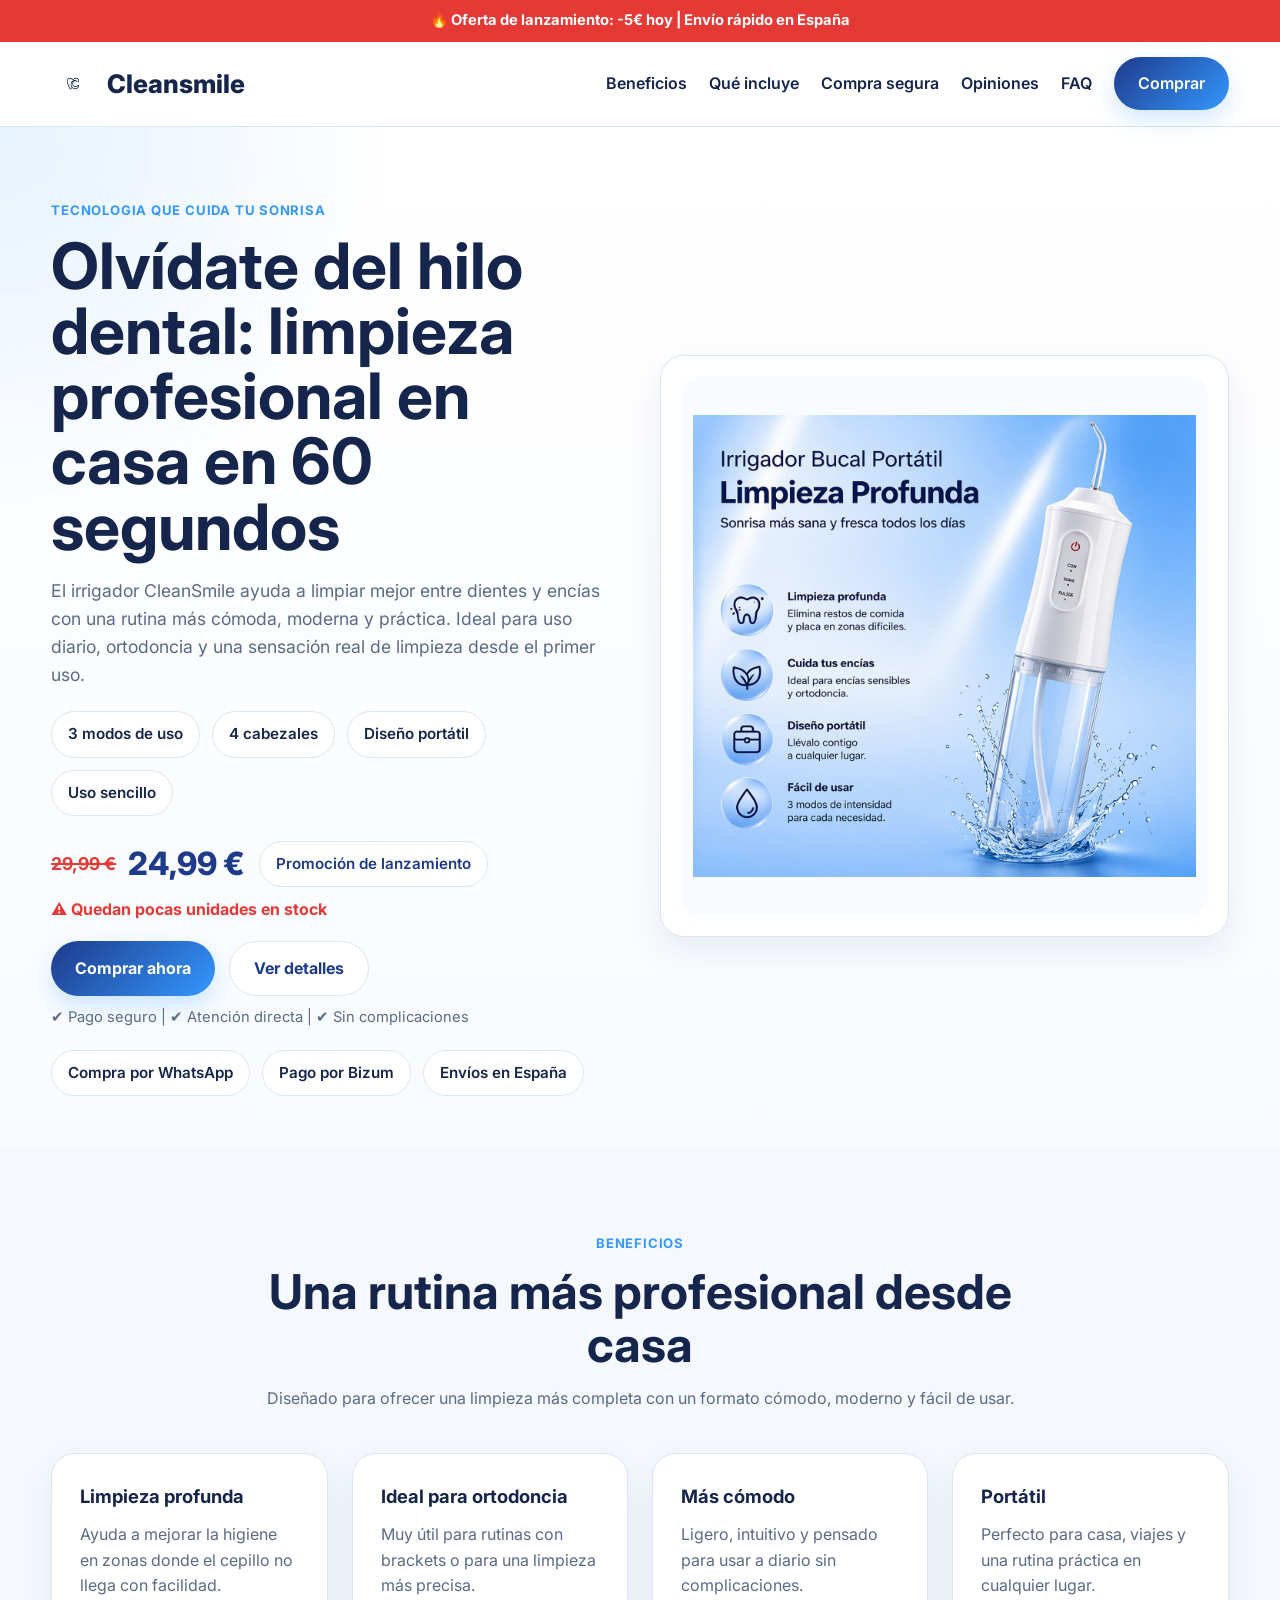
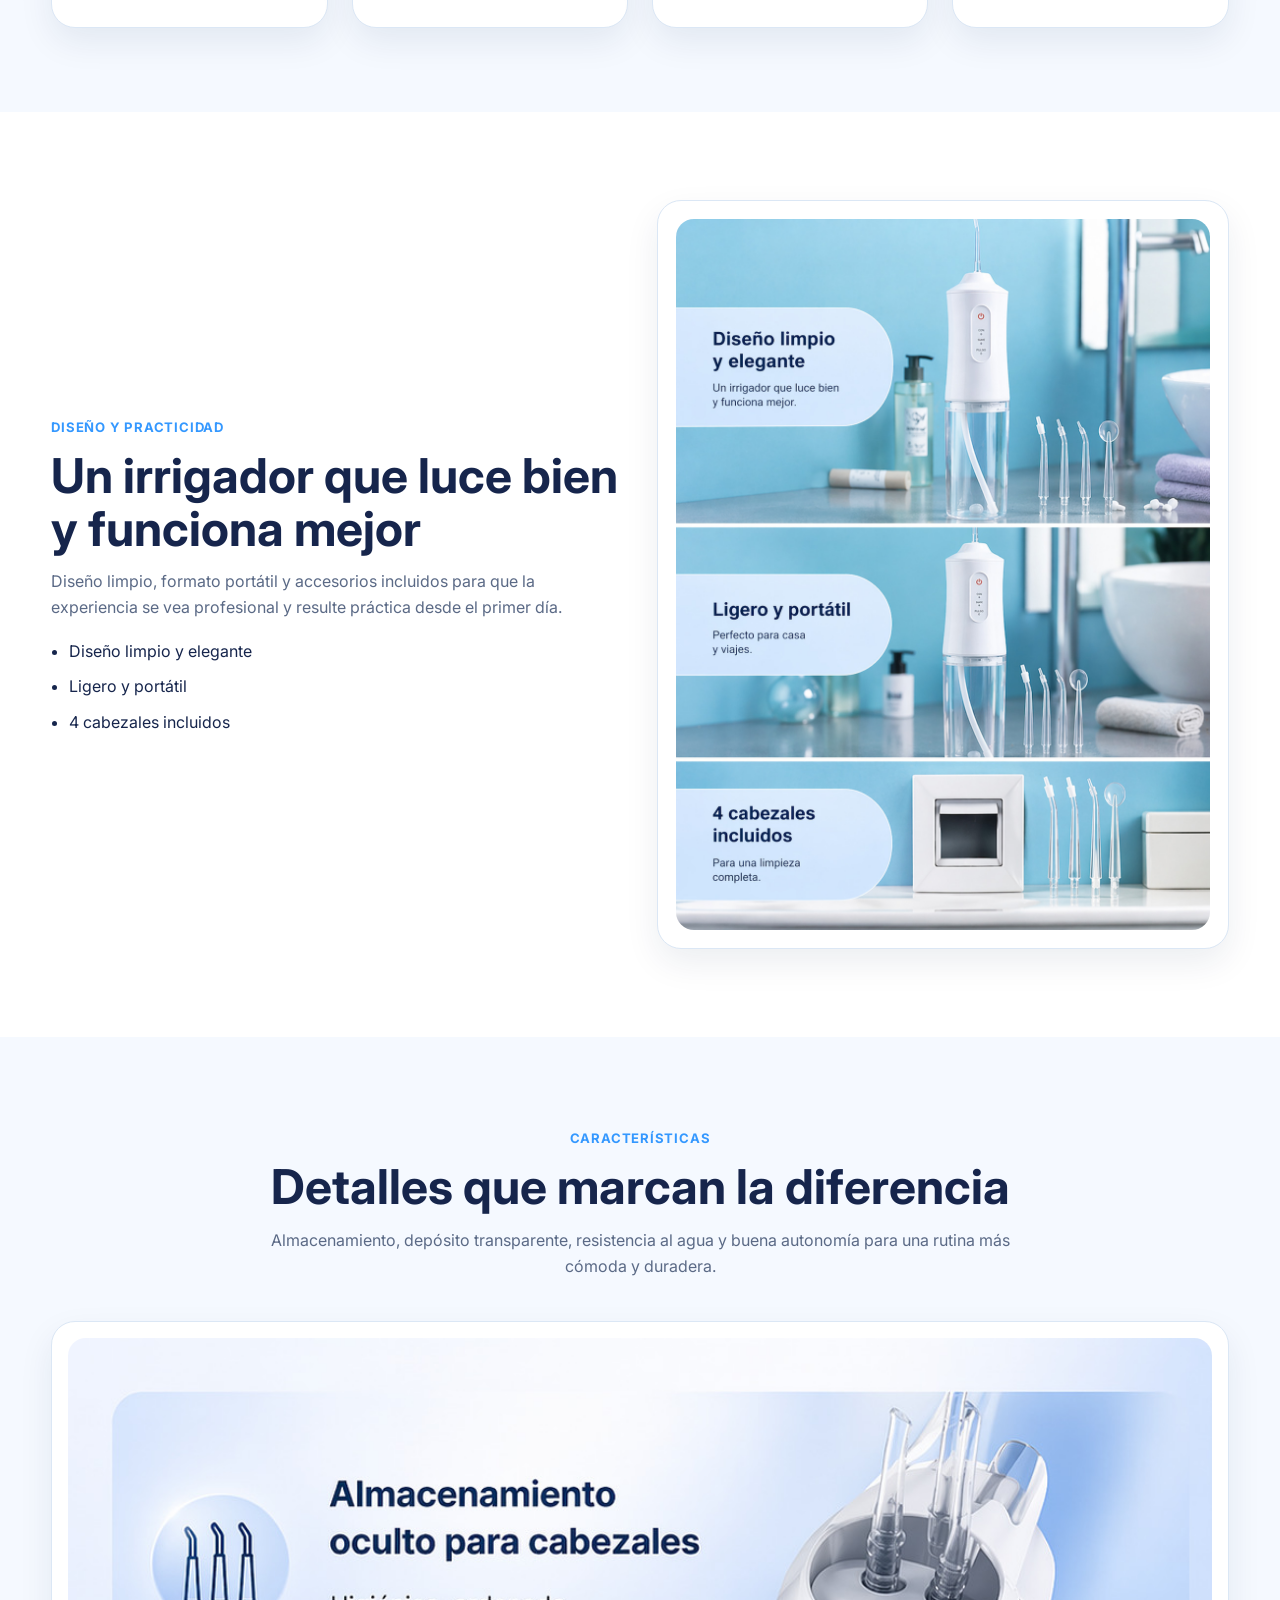
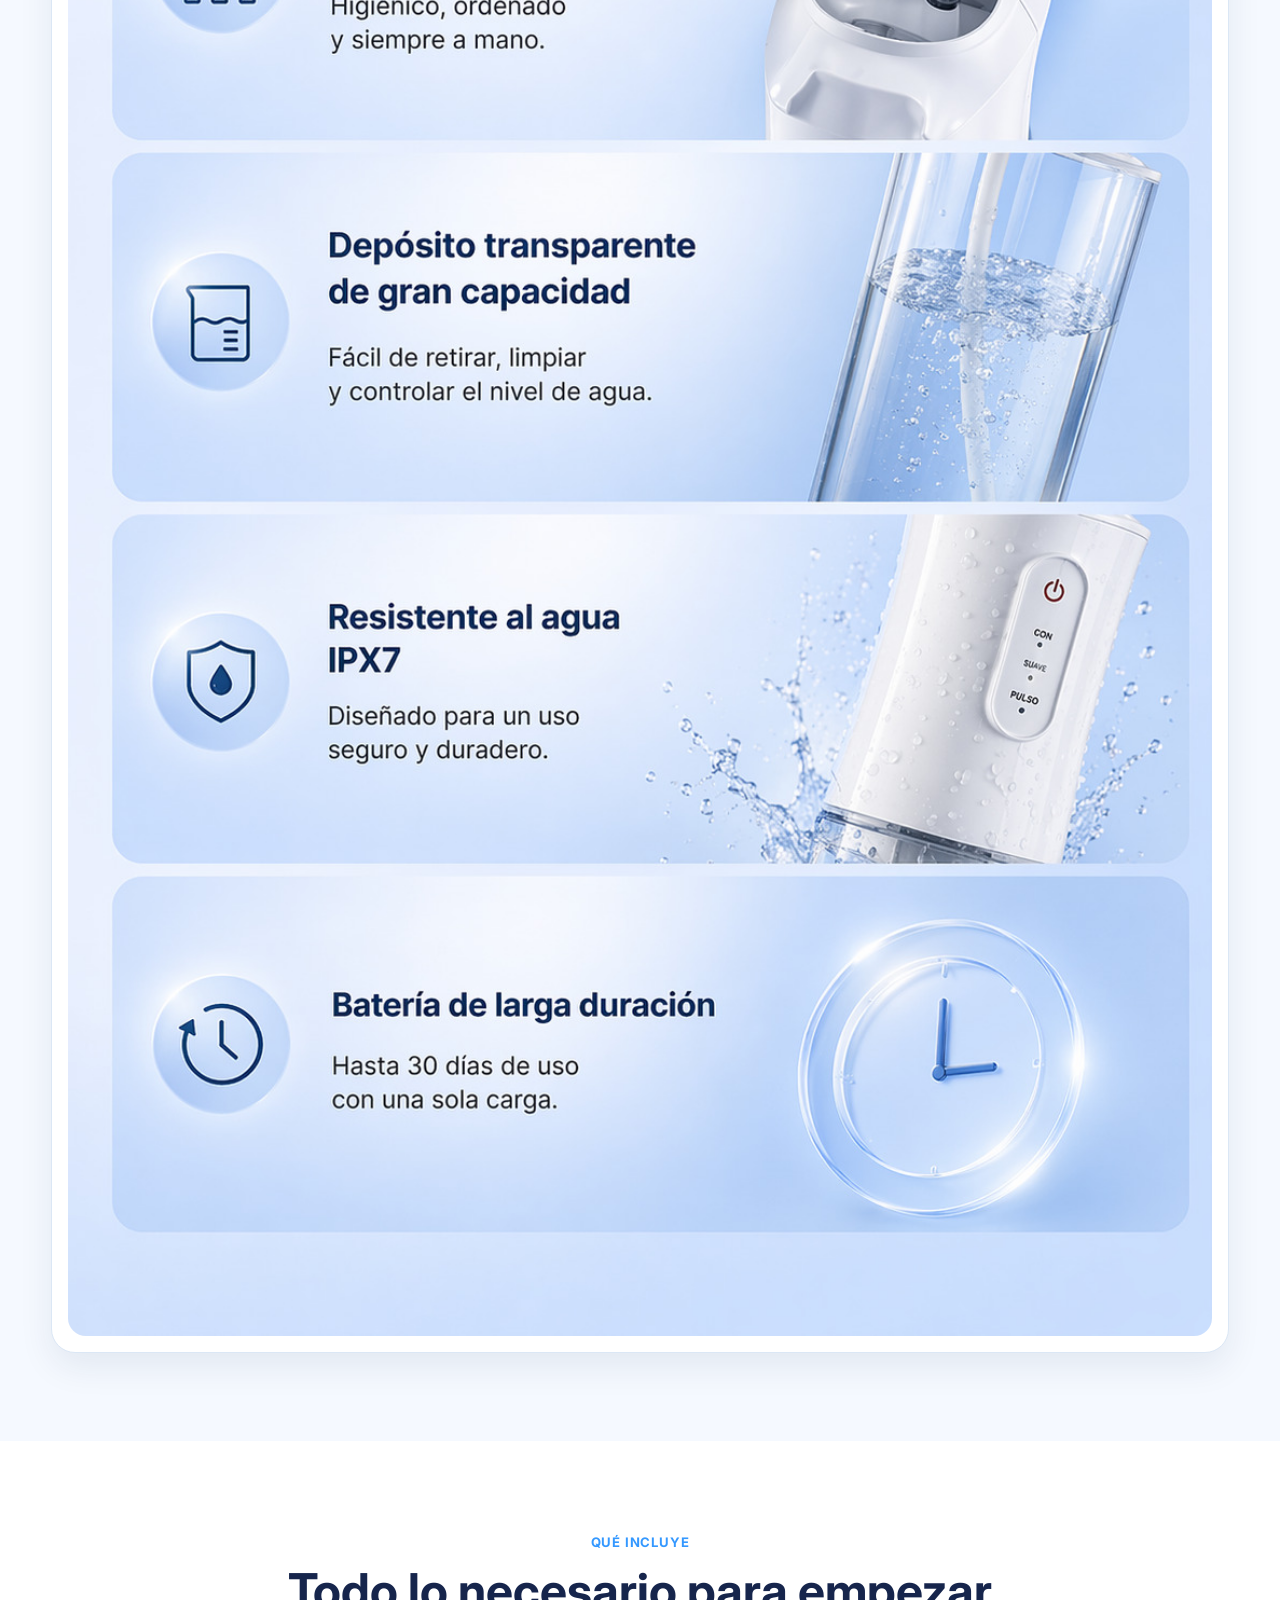
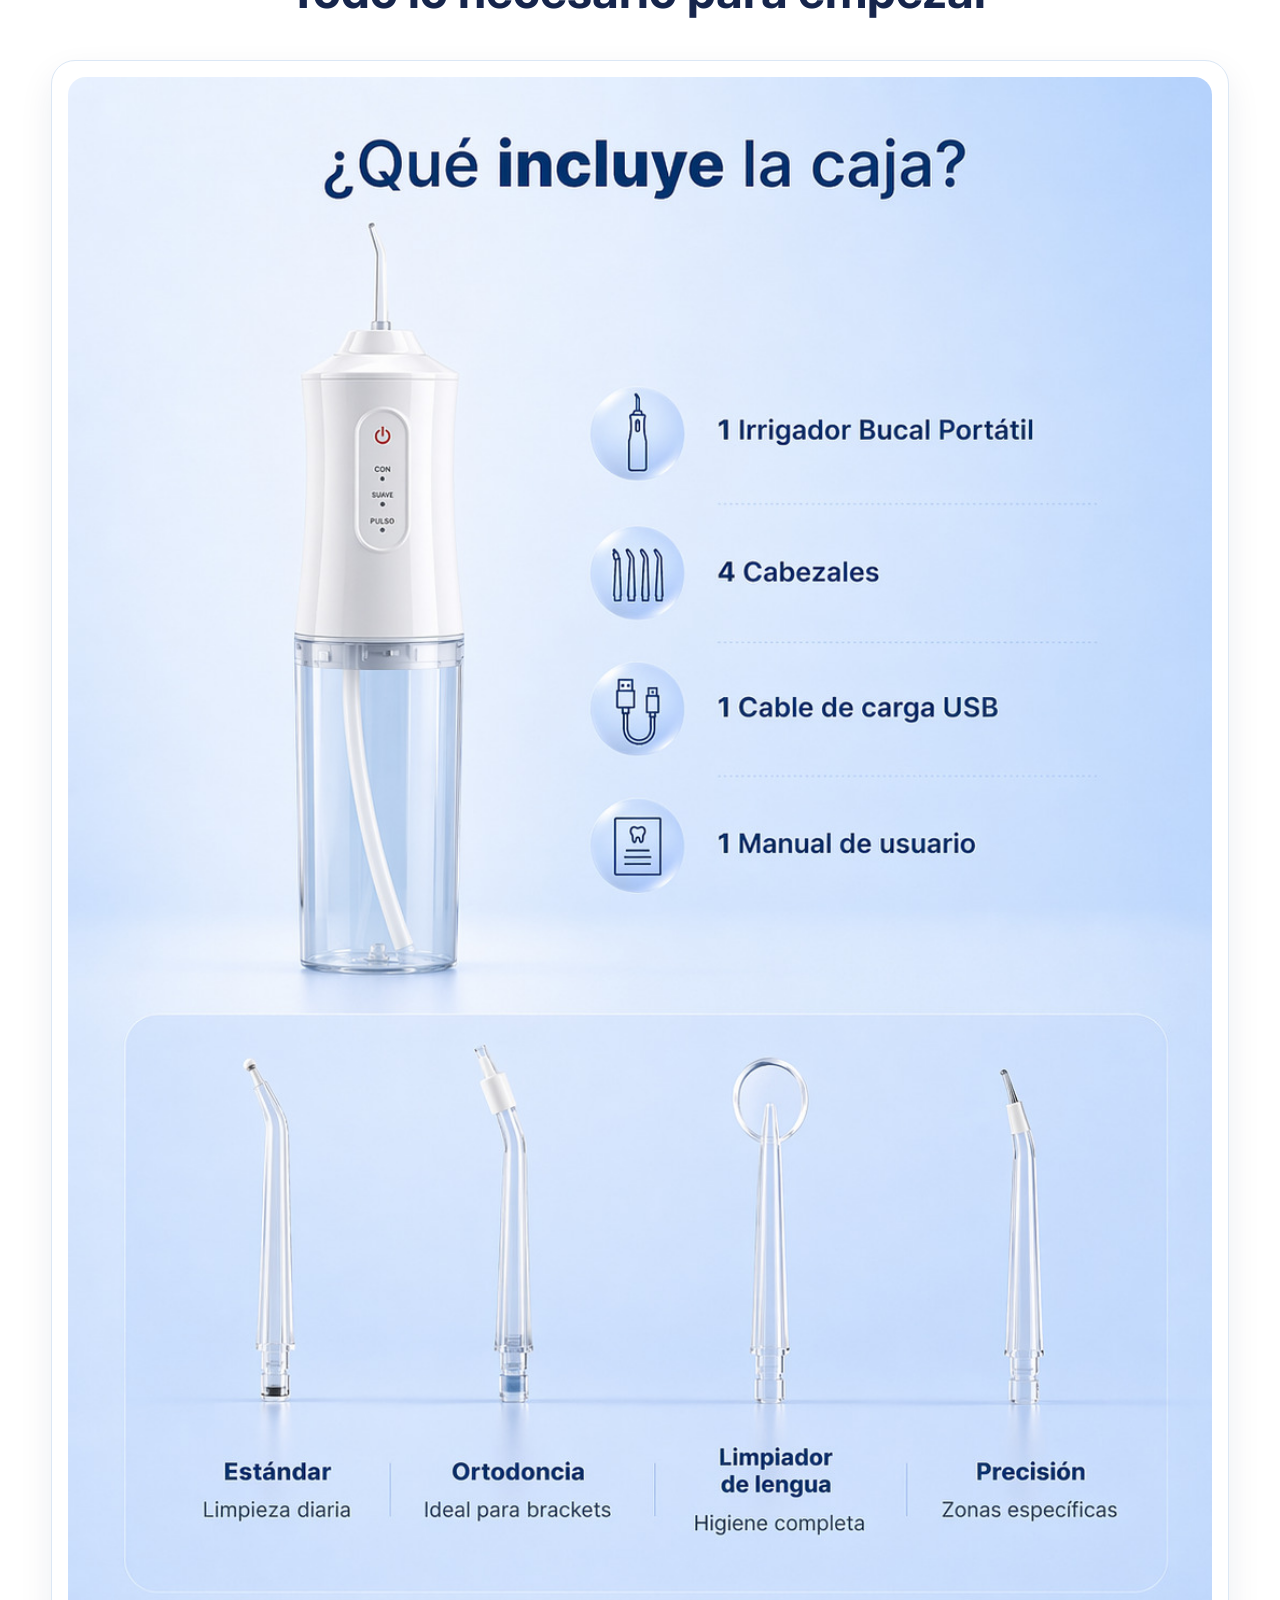
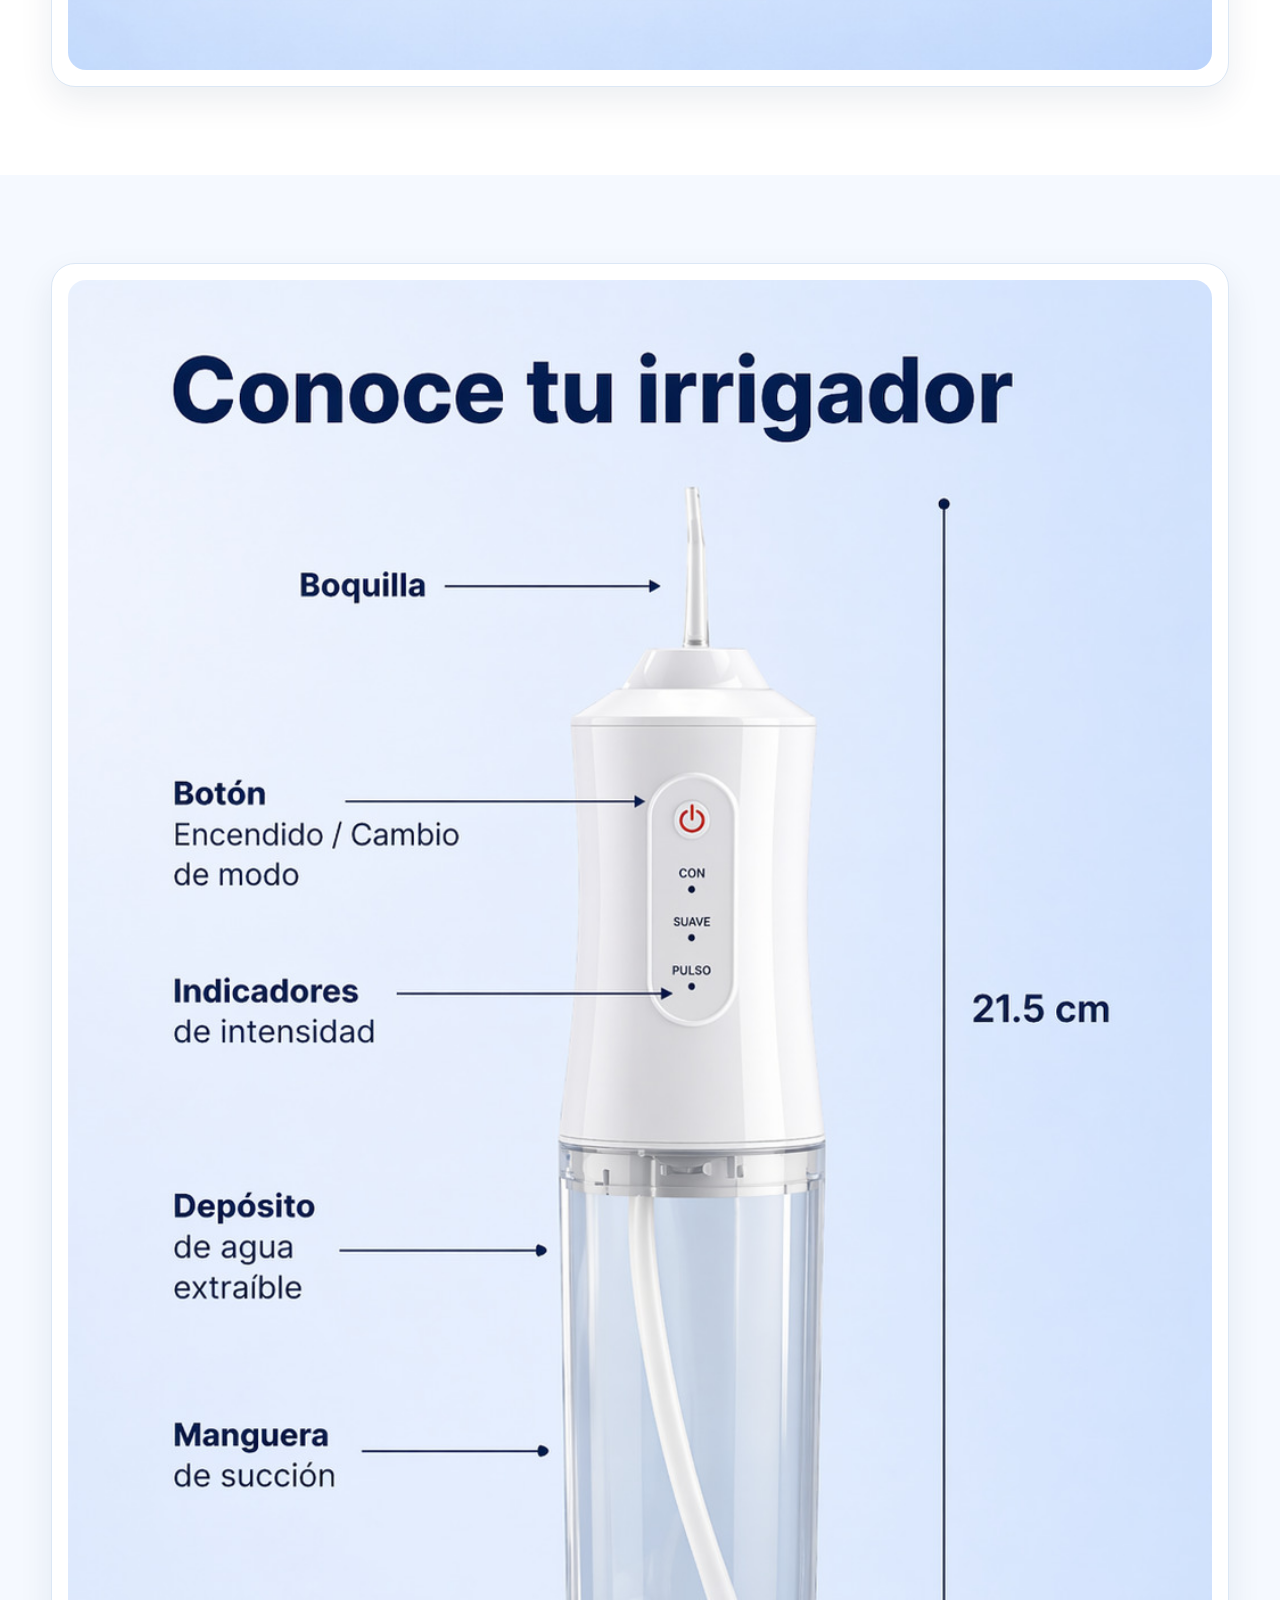
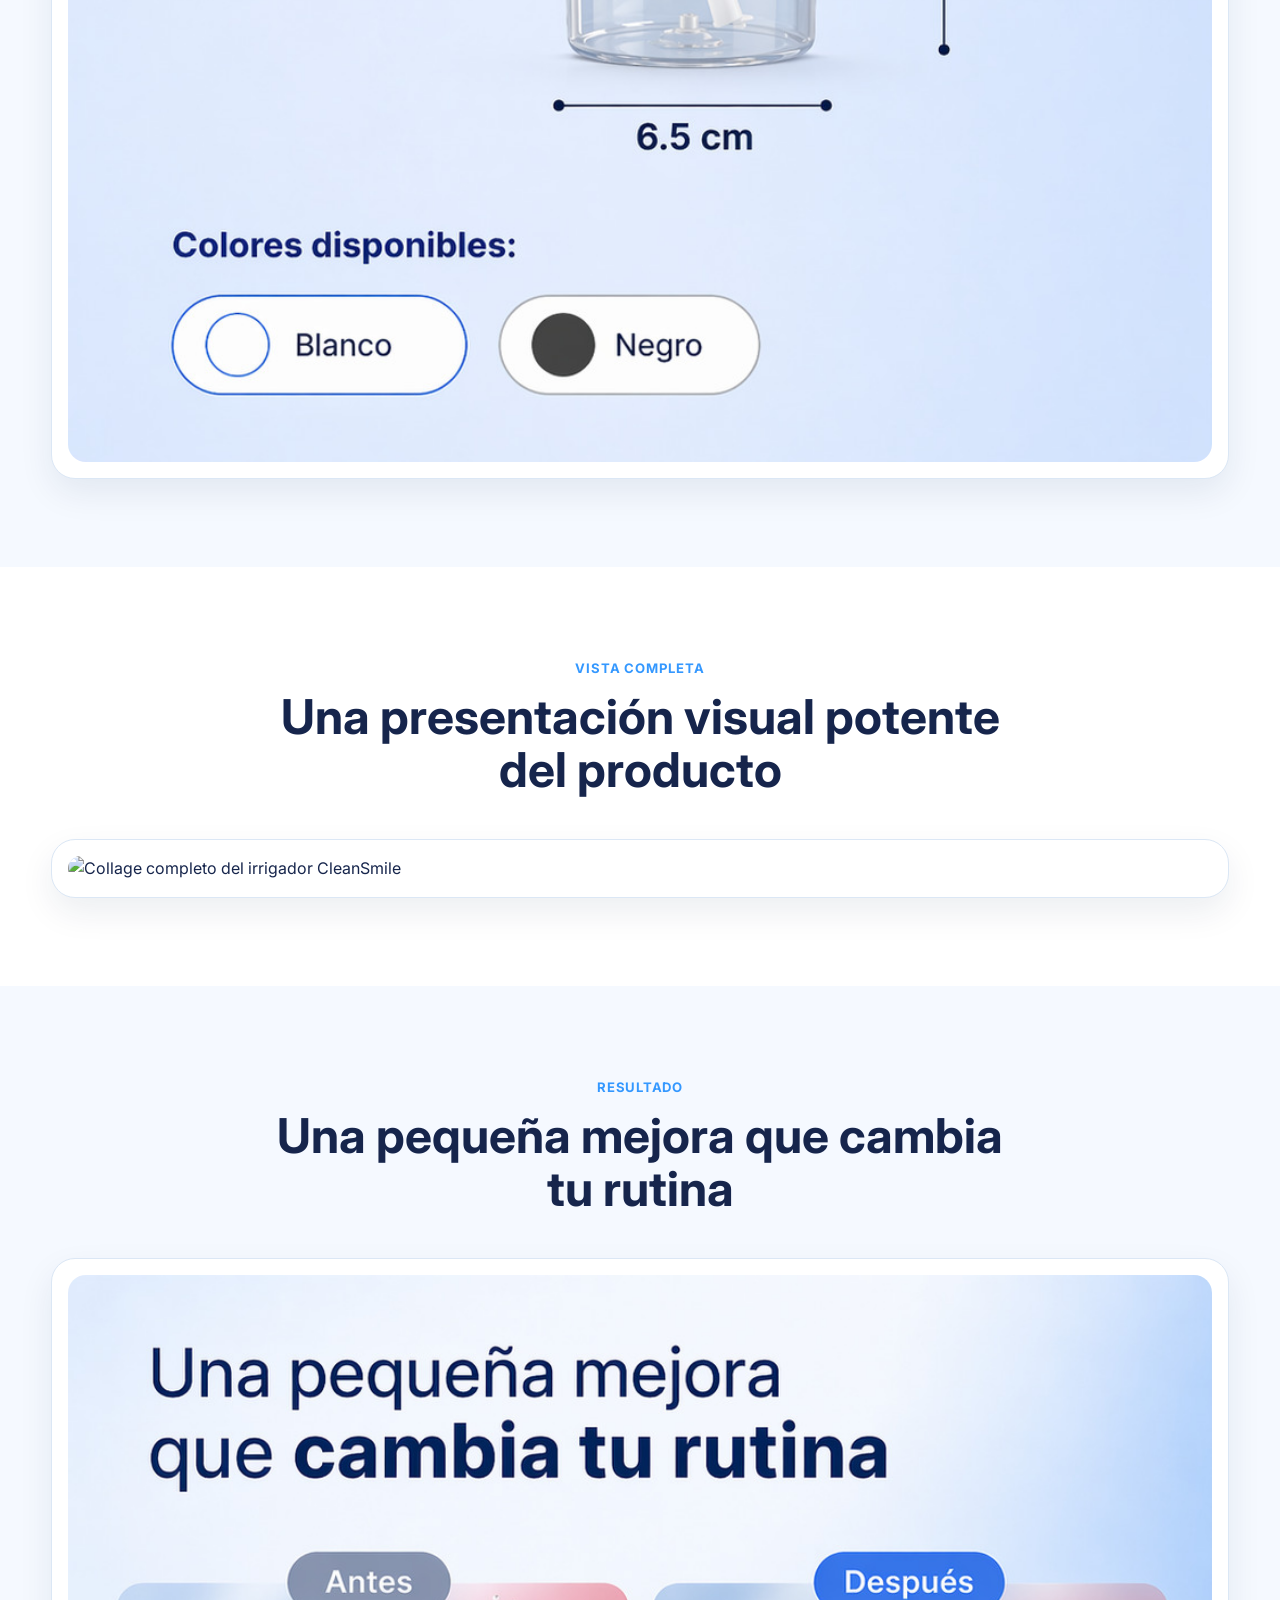
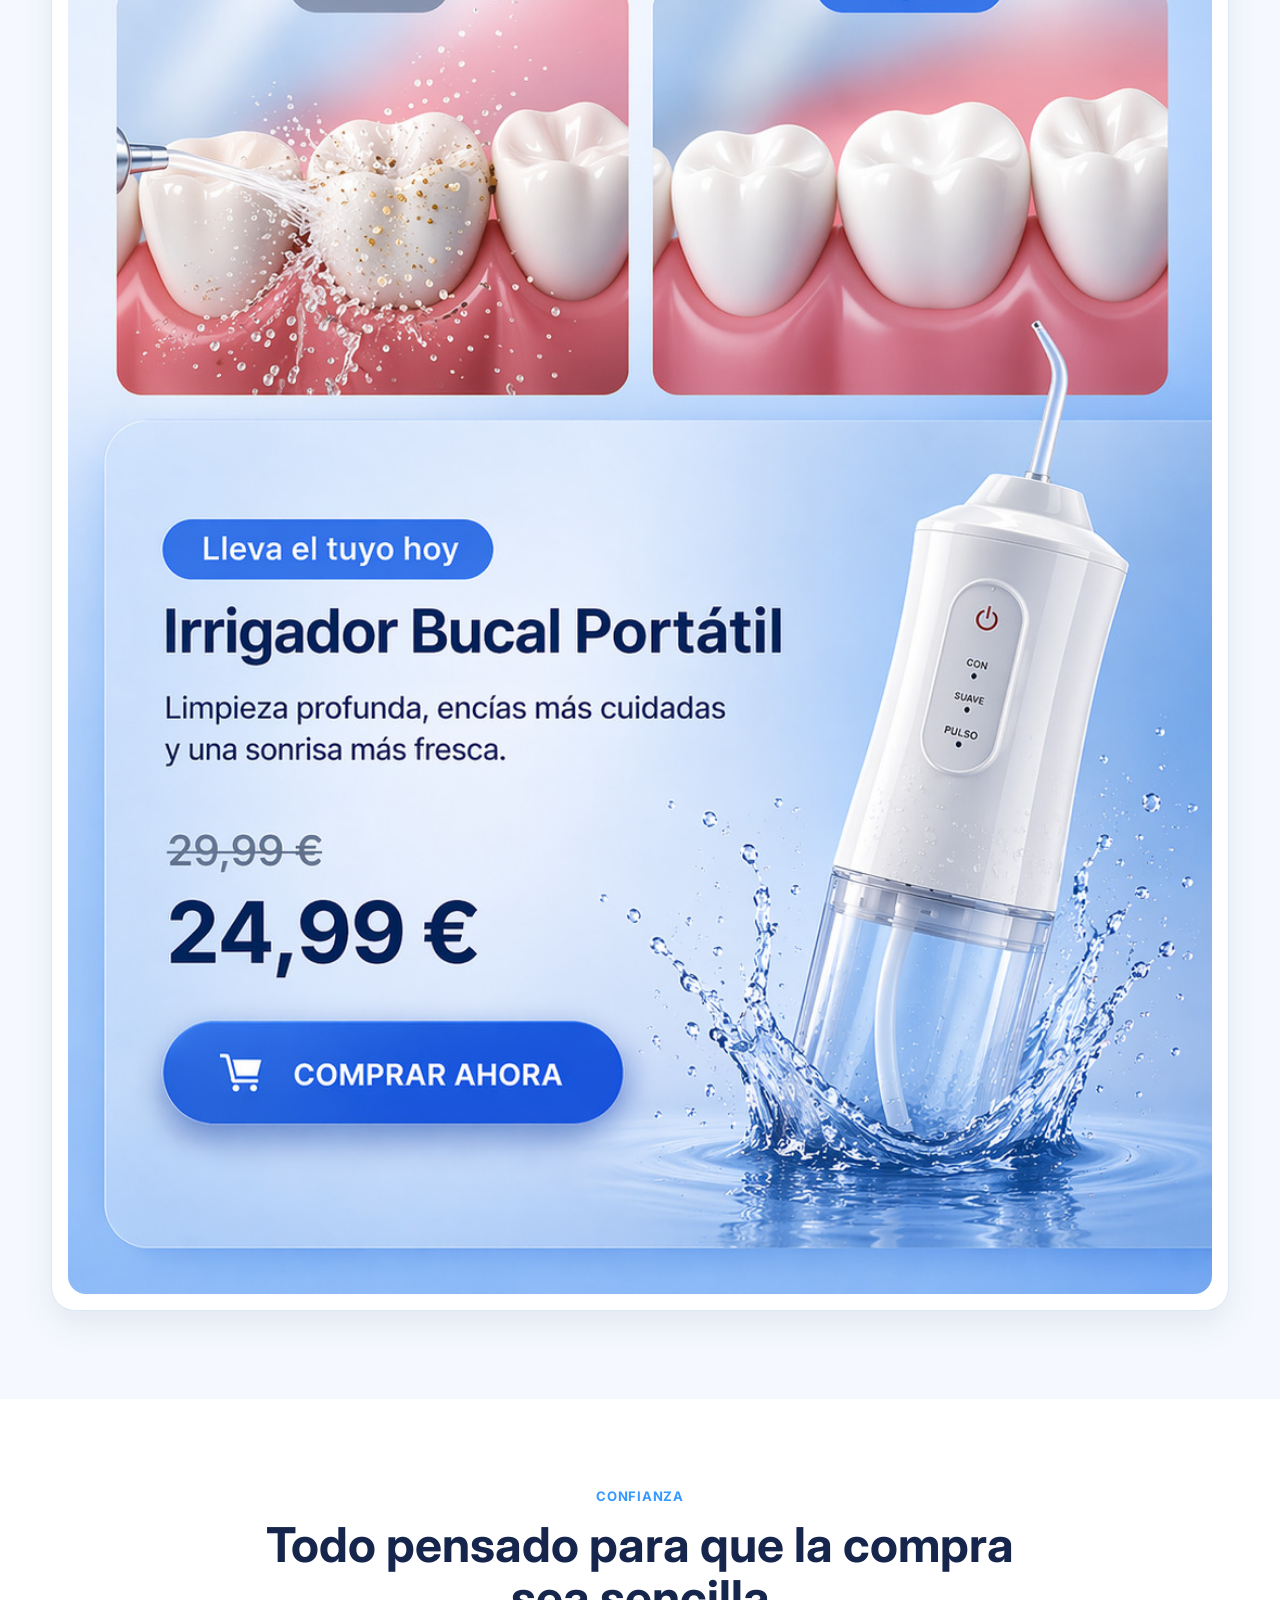
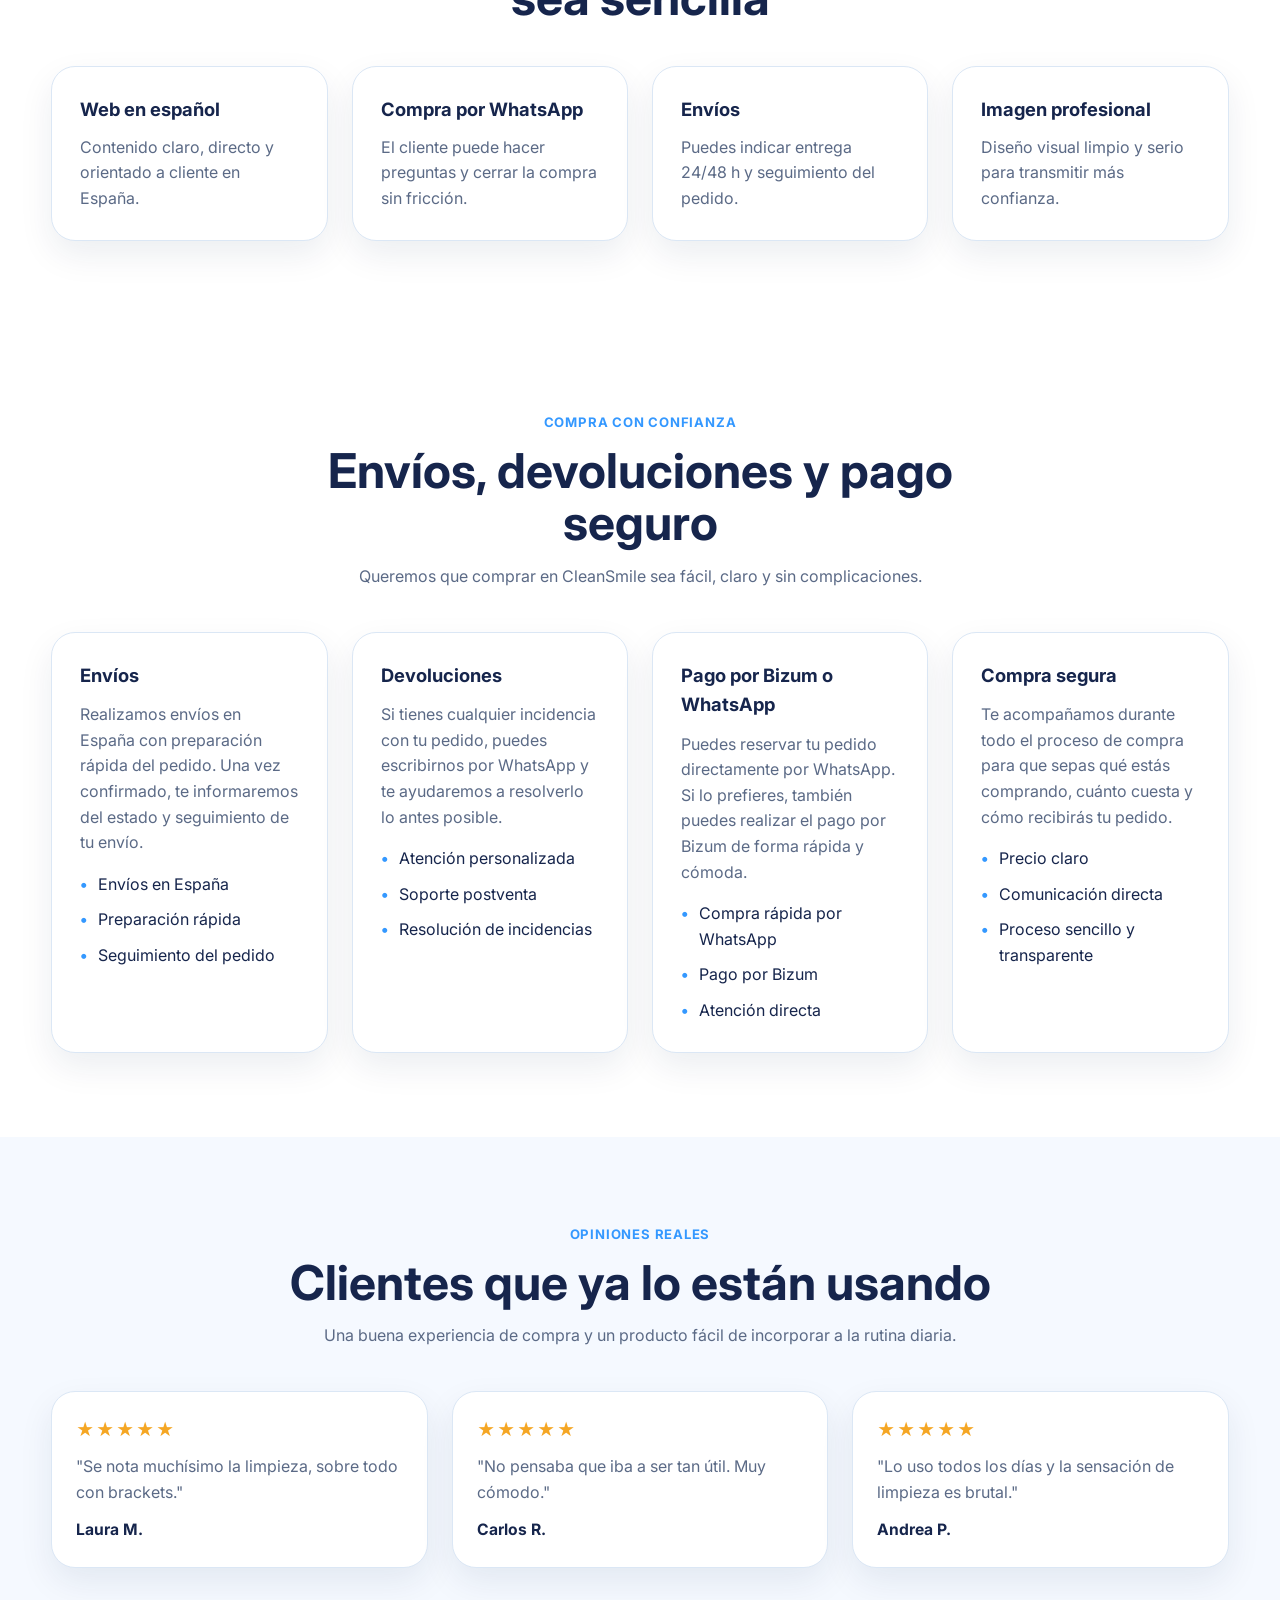
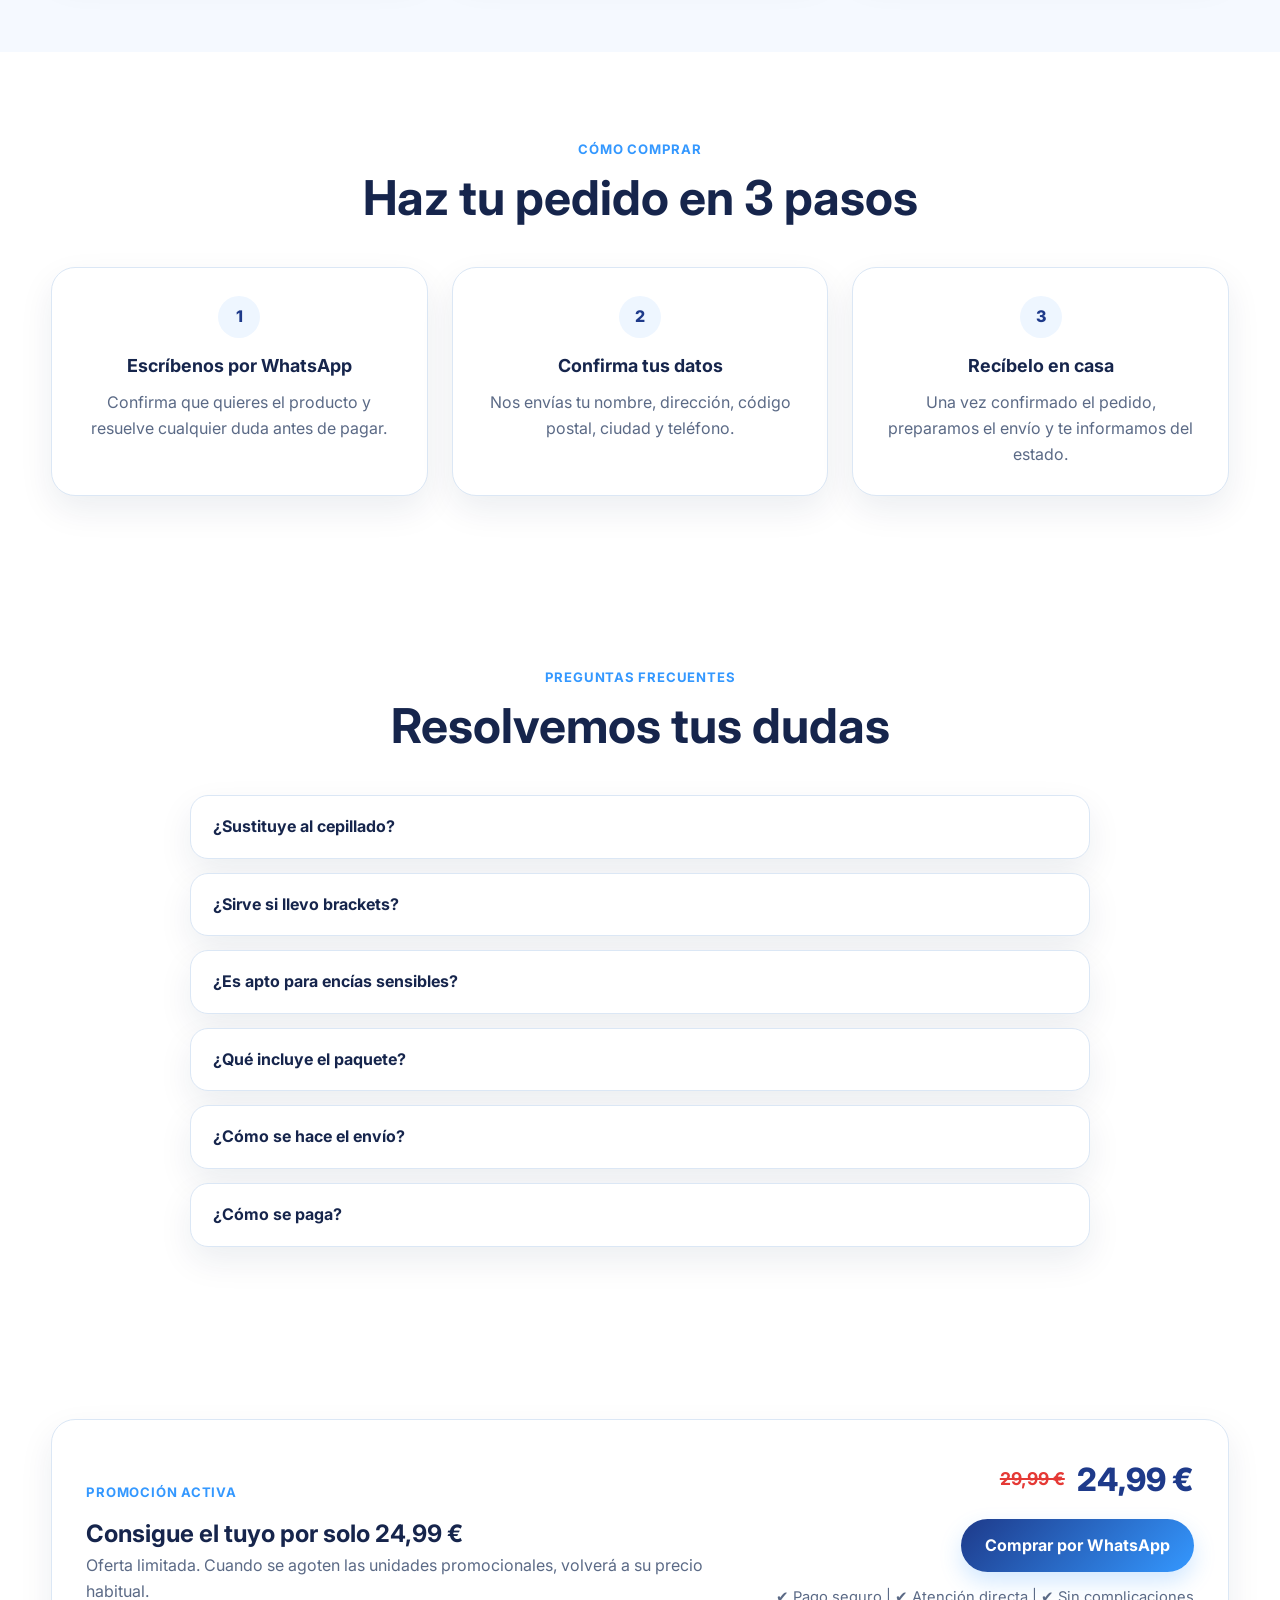
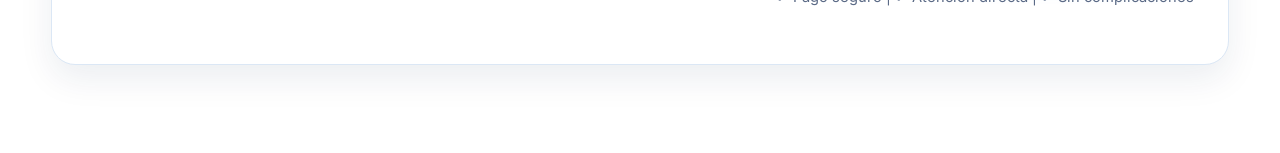
==== commit c8ef62a2: "Update index.html" ====
--- a/index.html
+++ b/index.html
@@ -210,23 +210,16 @@
       </div>
     </section>
 
-    <section class="two-image-section section-soft">
-      <div class="container two-image-grid">
-        <div class="poster-card">
-          <img
-            src="img/detalle1.jpg"
-            alt="Medidas y partes del irrigador CleanSmile"
-          />
-        </div>
-
-        <div class="poster-card">
-          <img
-            src="img/cabezales.jpg"
-            alt="Foto real del irrigador CleanSmile con cabezales"
-          />
-        </div>
-      </div>
-    </section>
+   <section class="full-image-section section-soft">
+  <div class="container">
+    <div class="poster-card">
+      <img
+        src="img/detalle1.jpg"
+        alt="Medidas y partes del irrigador CleanSmile"
+      />
+    </div>
+  </div>
+</section>
 
     <section class="full-image-section">
       <div class="container">
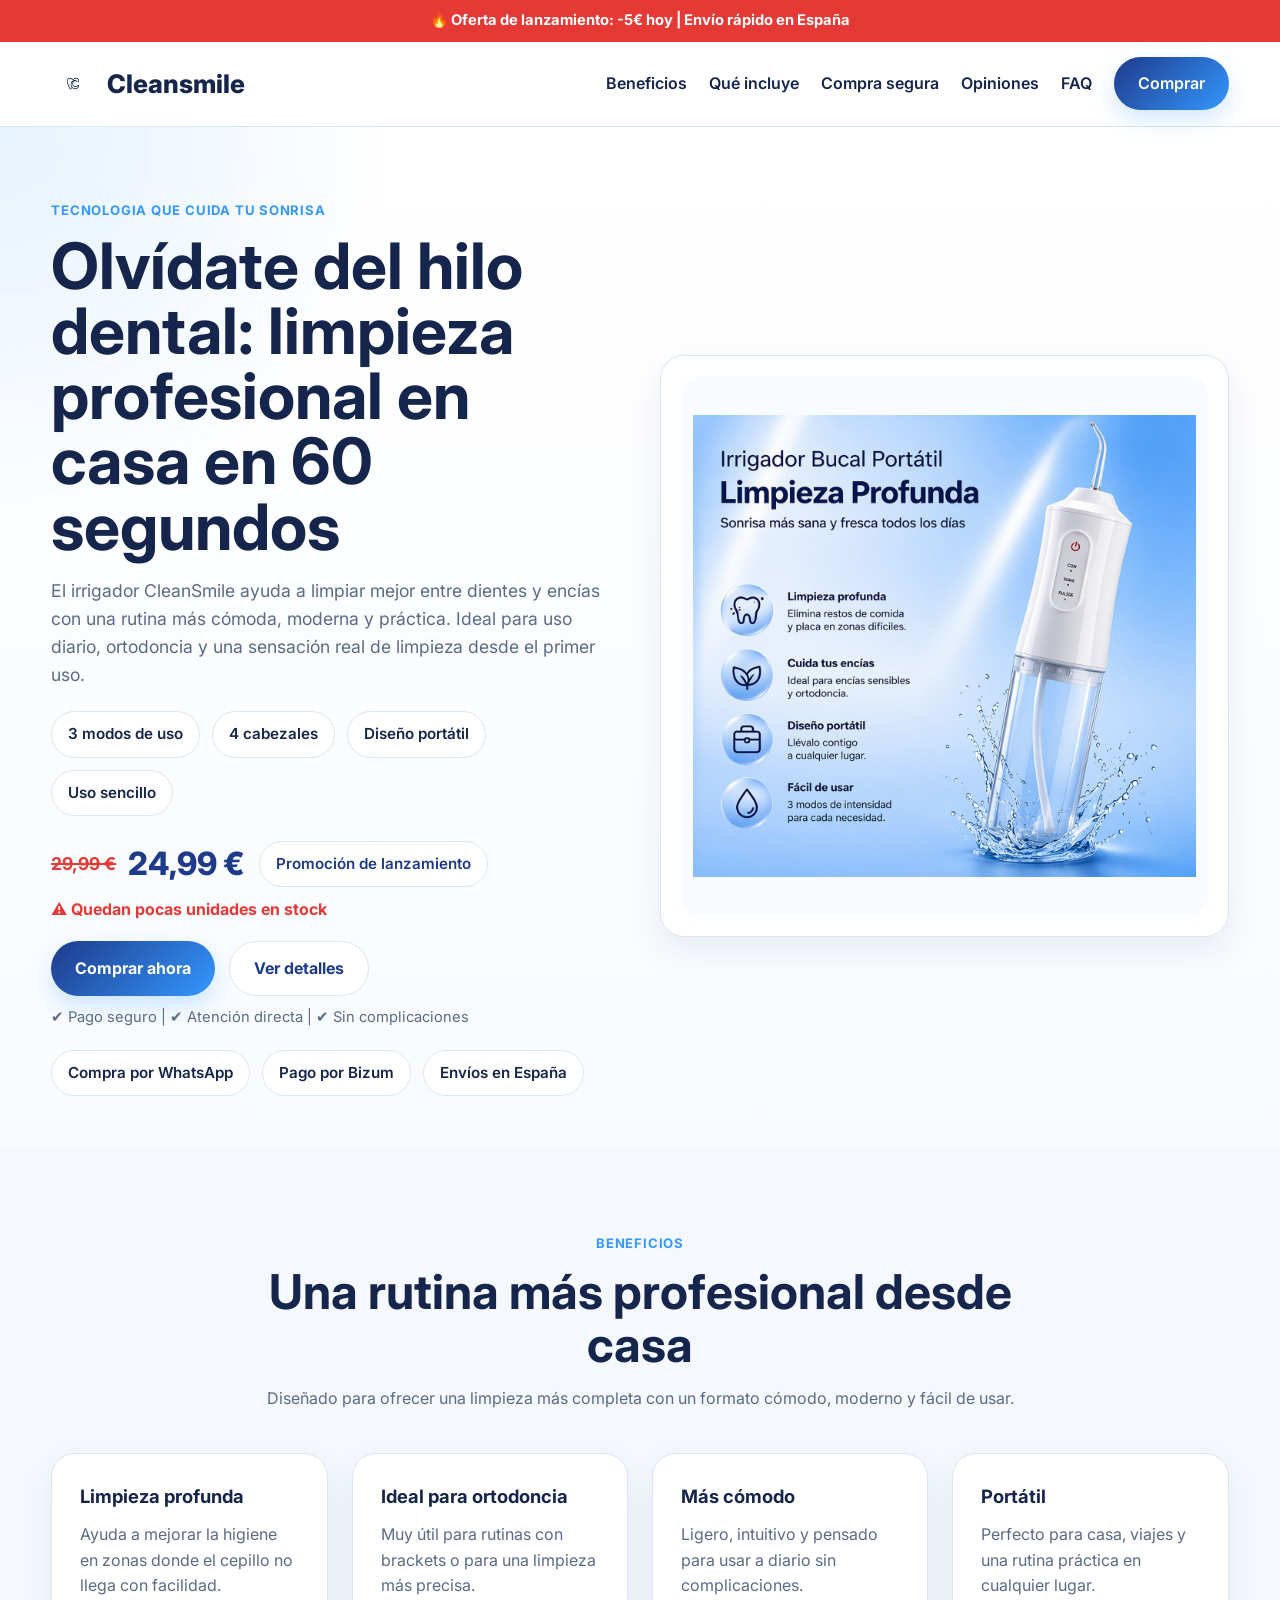
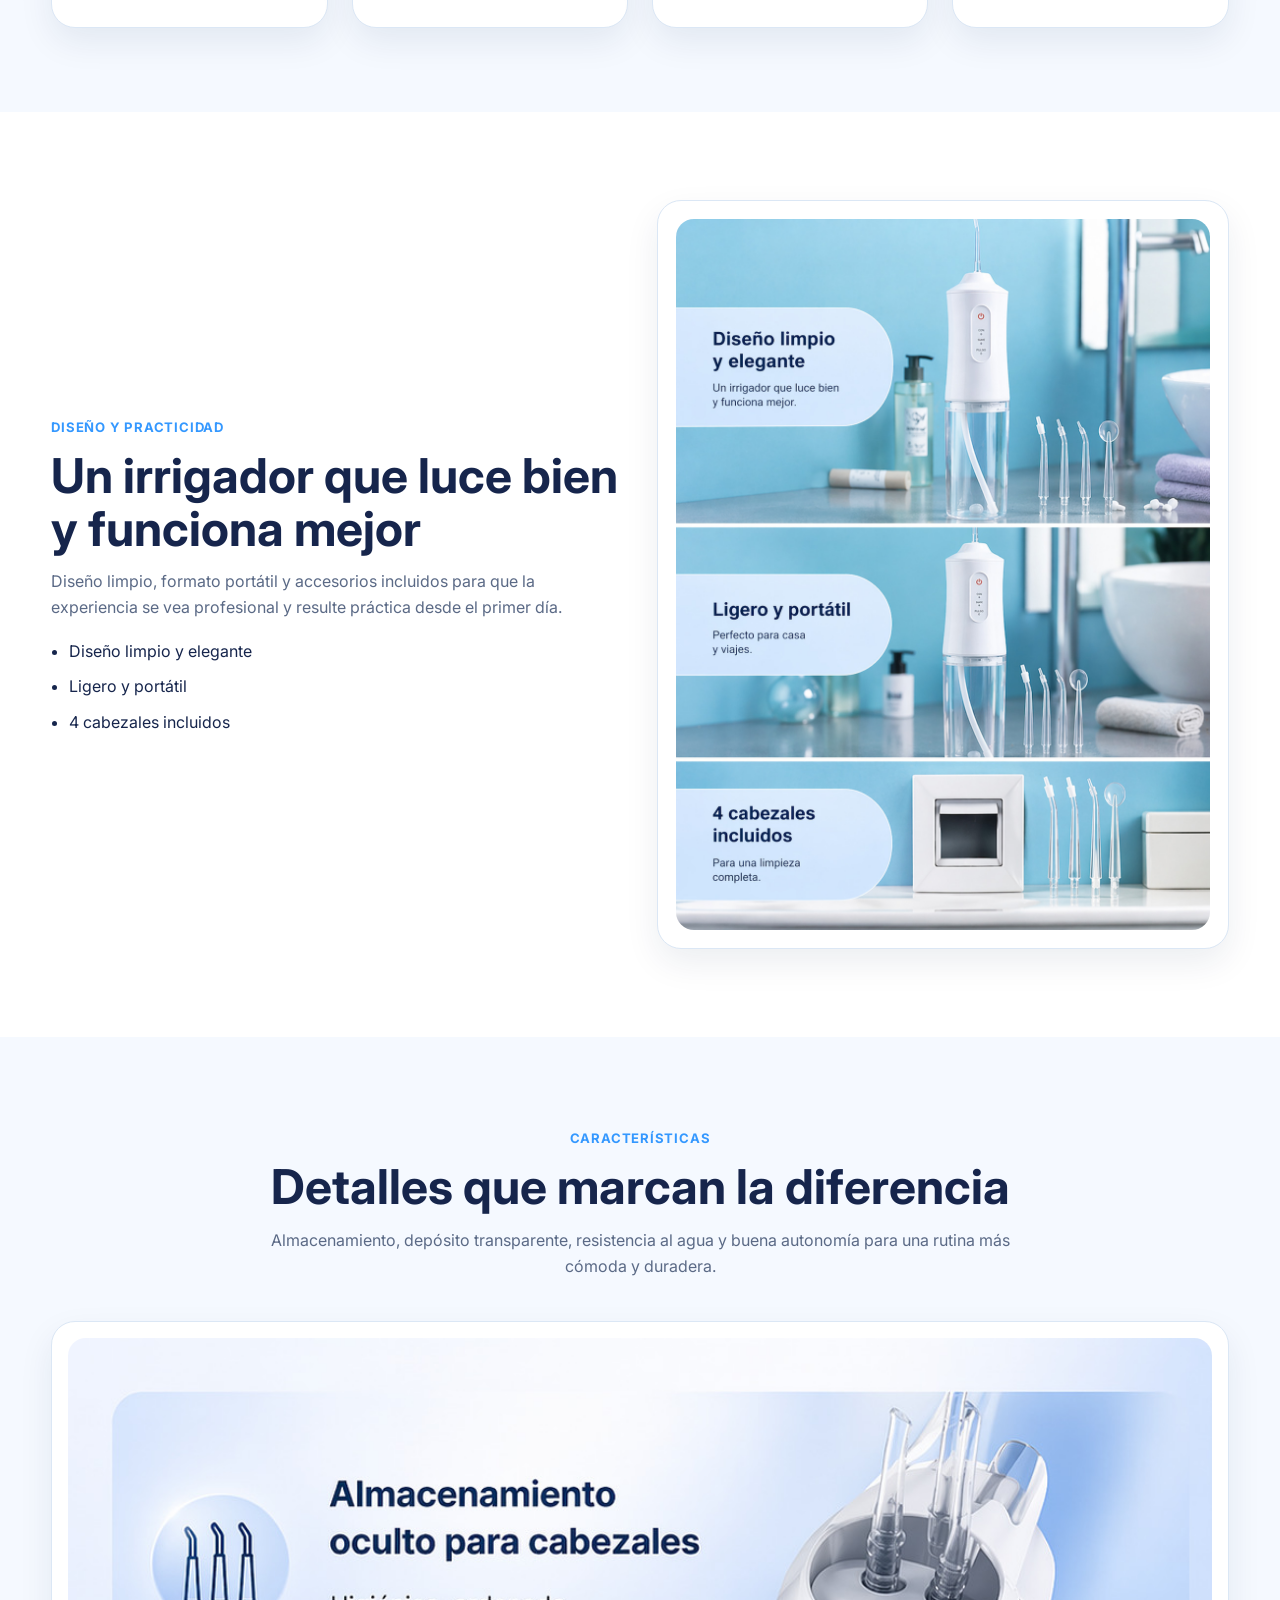
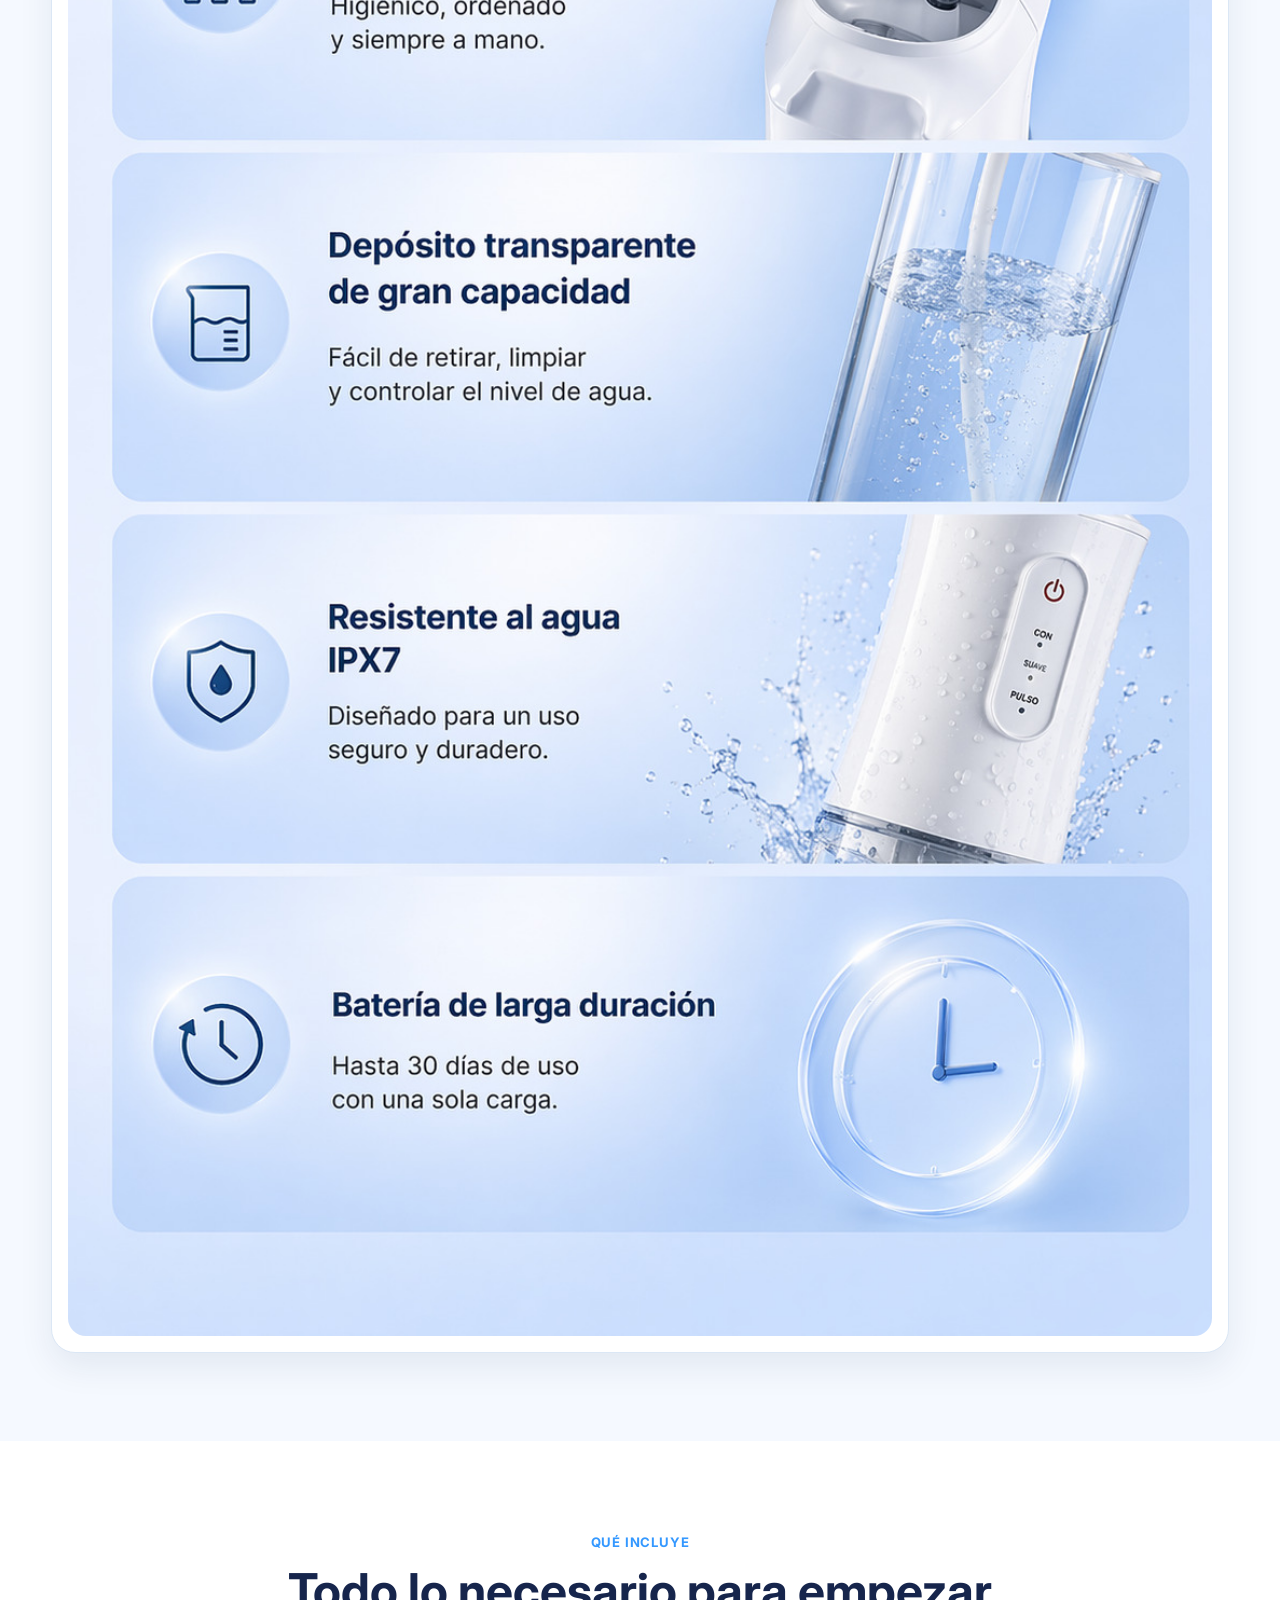
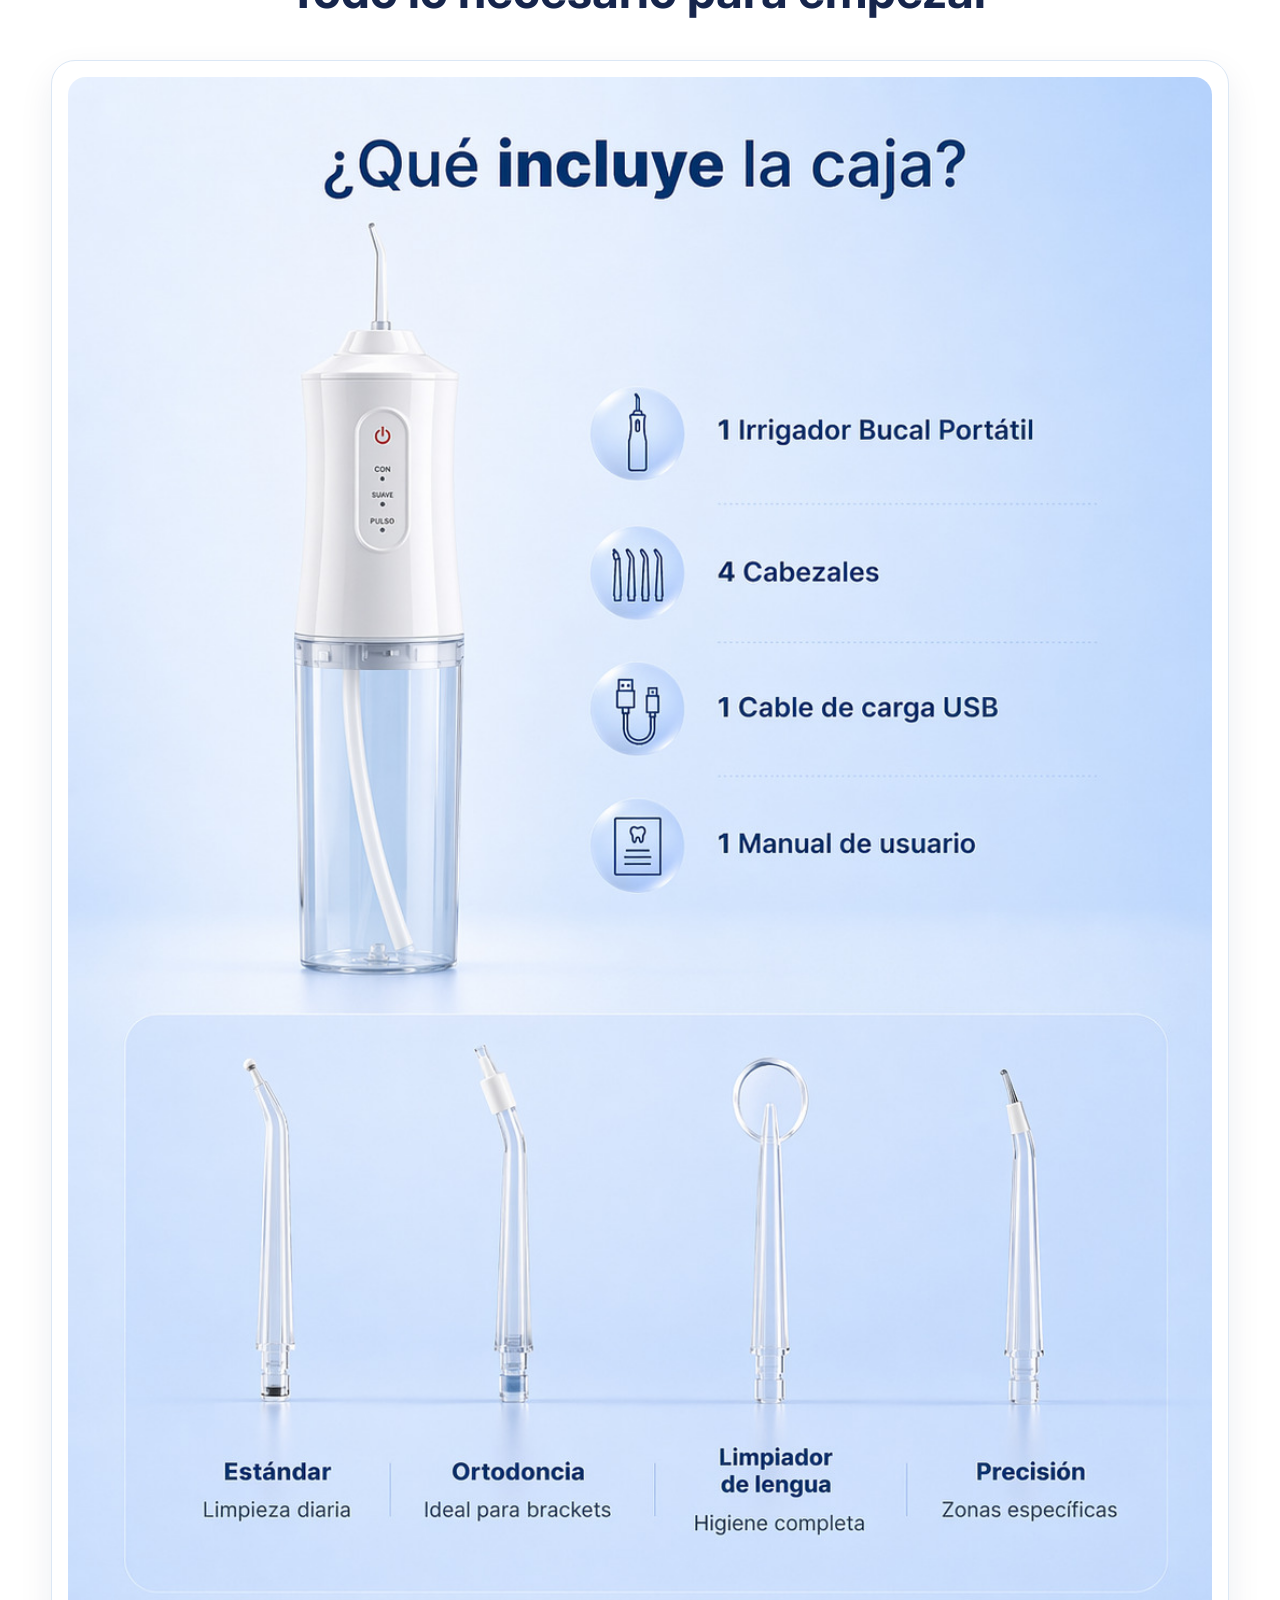
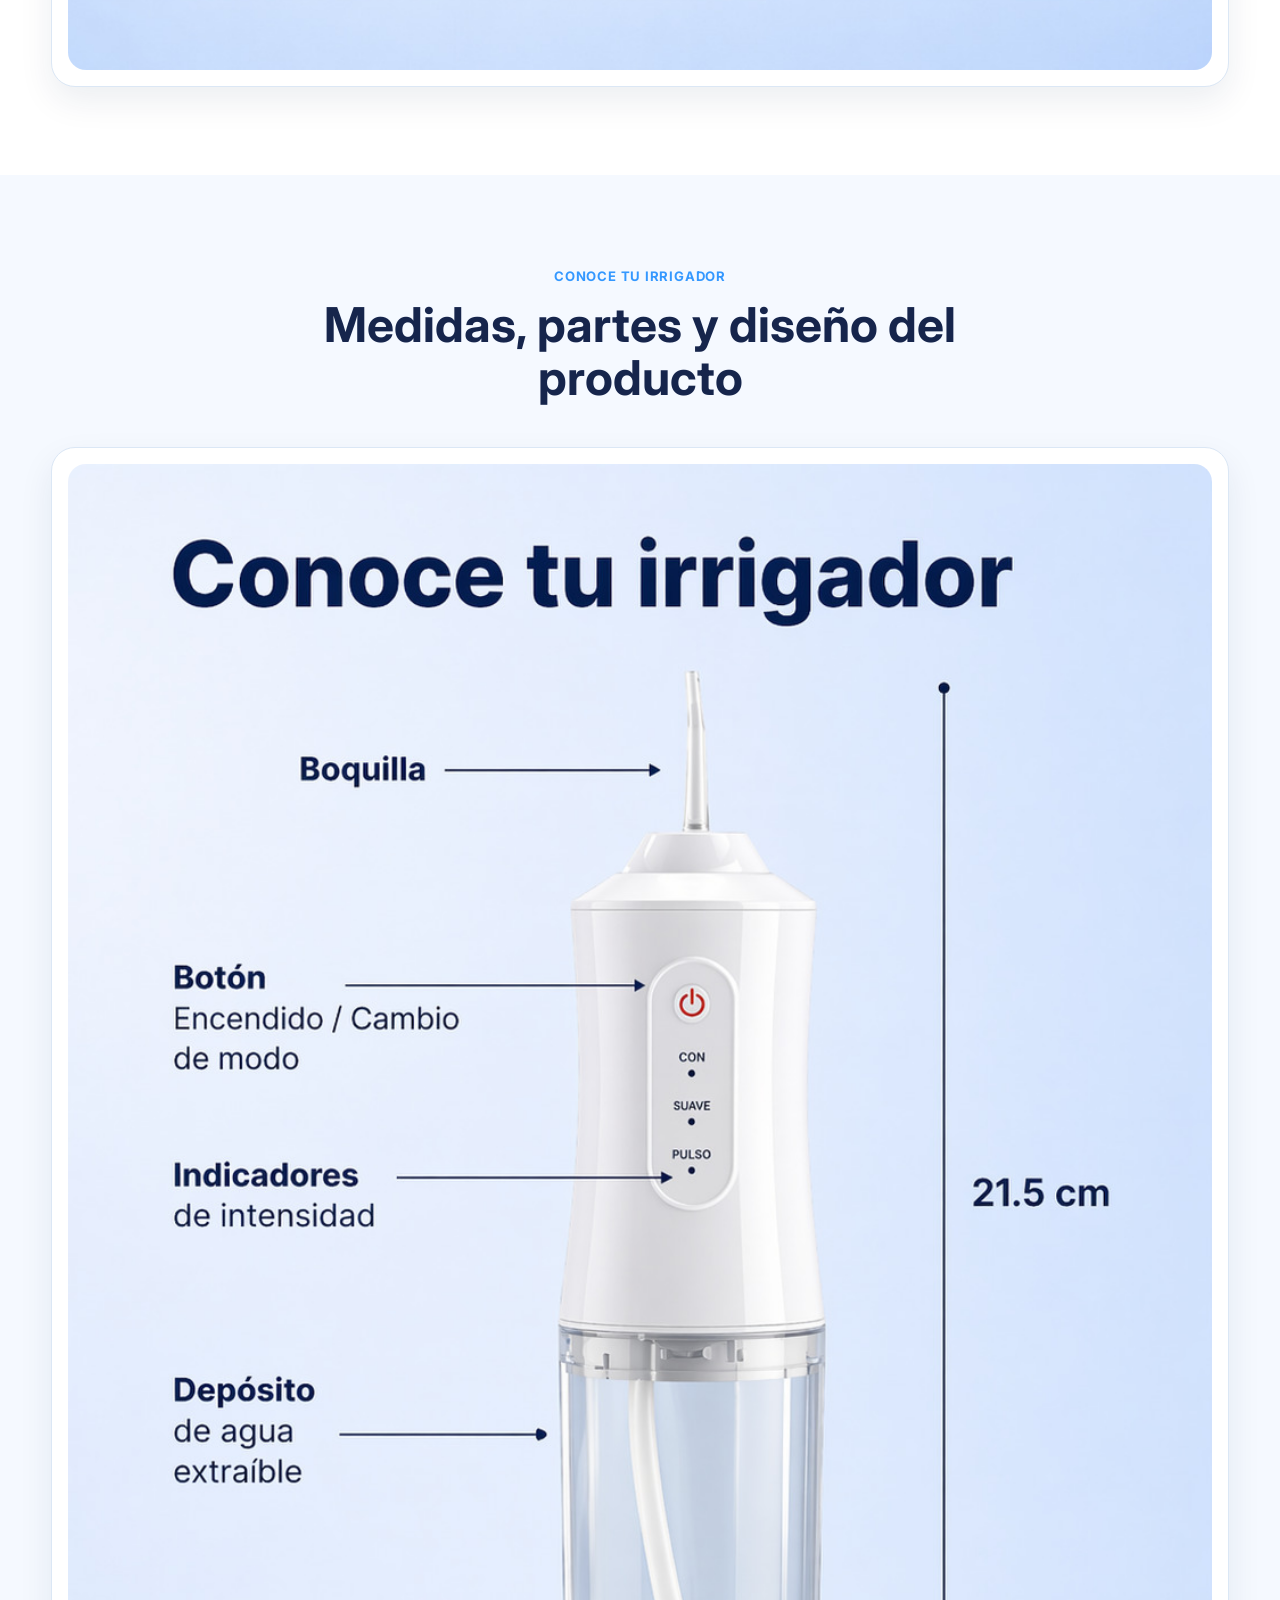
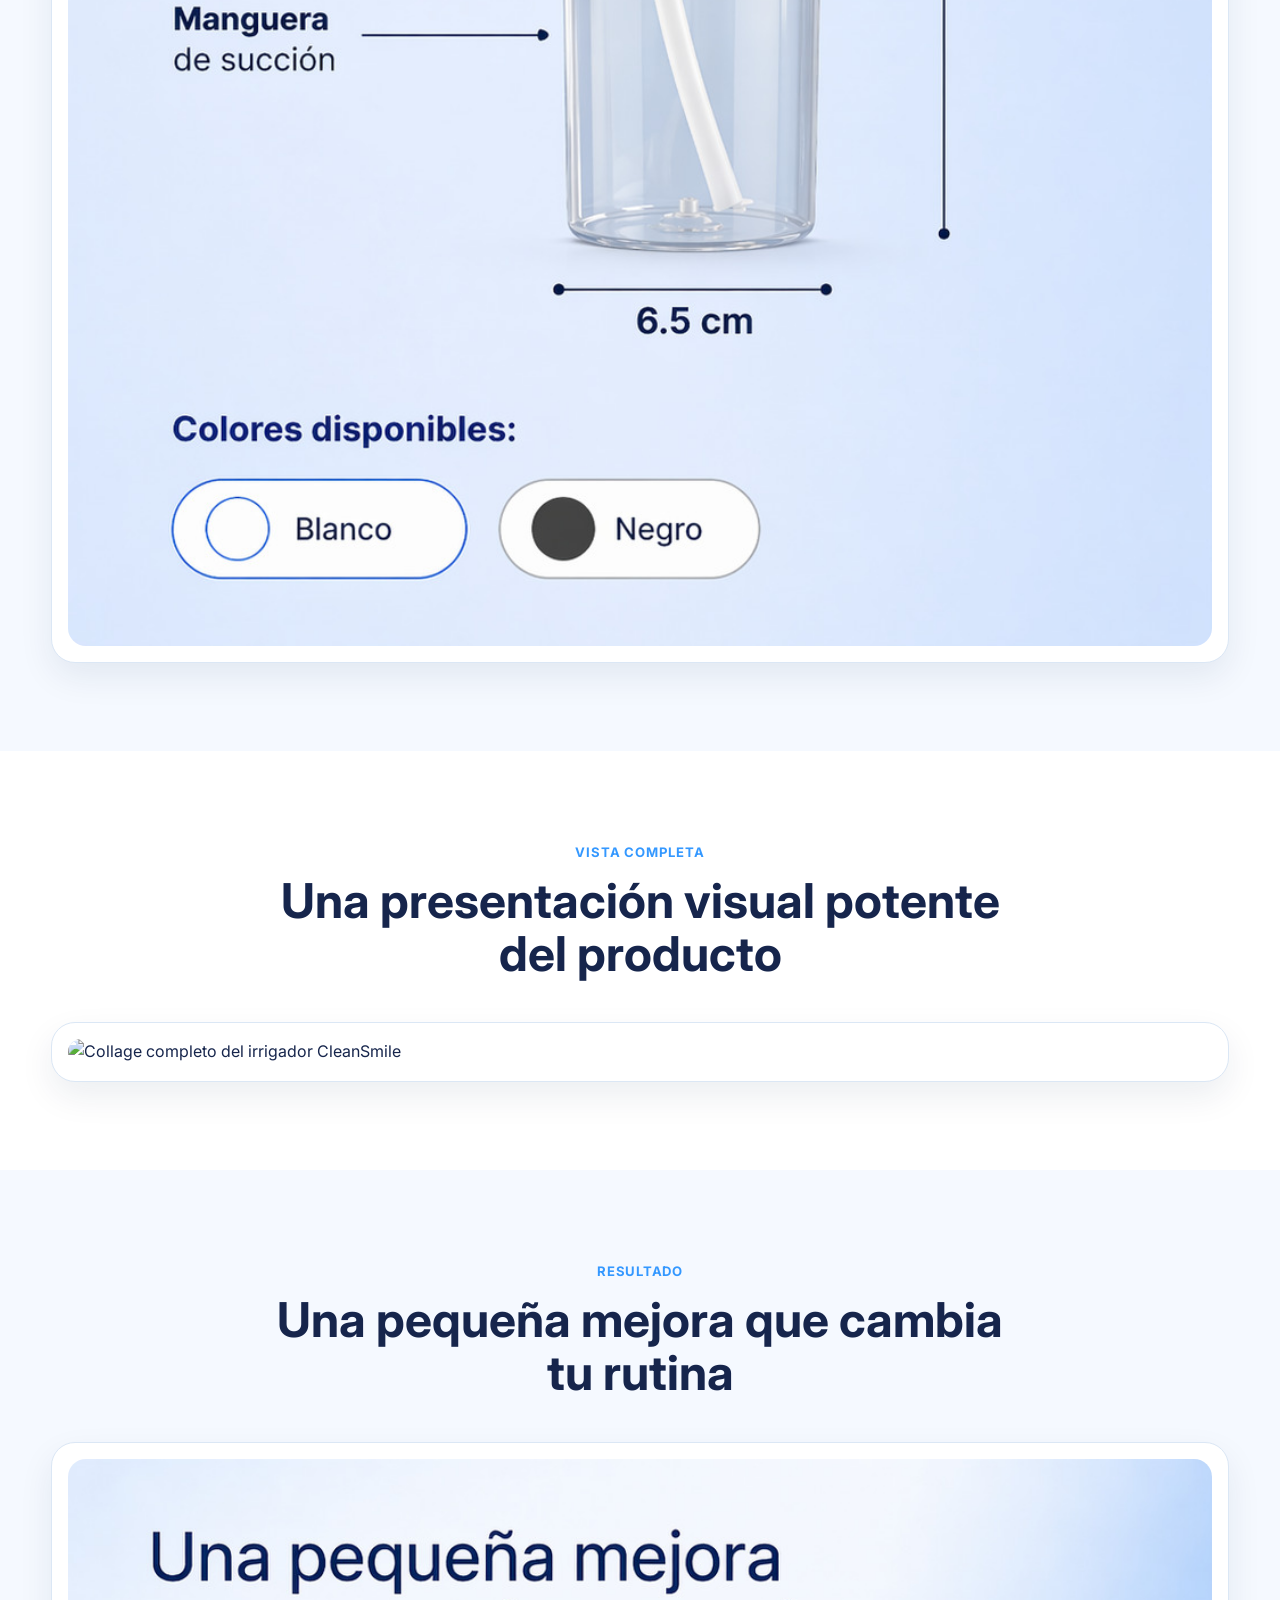
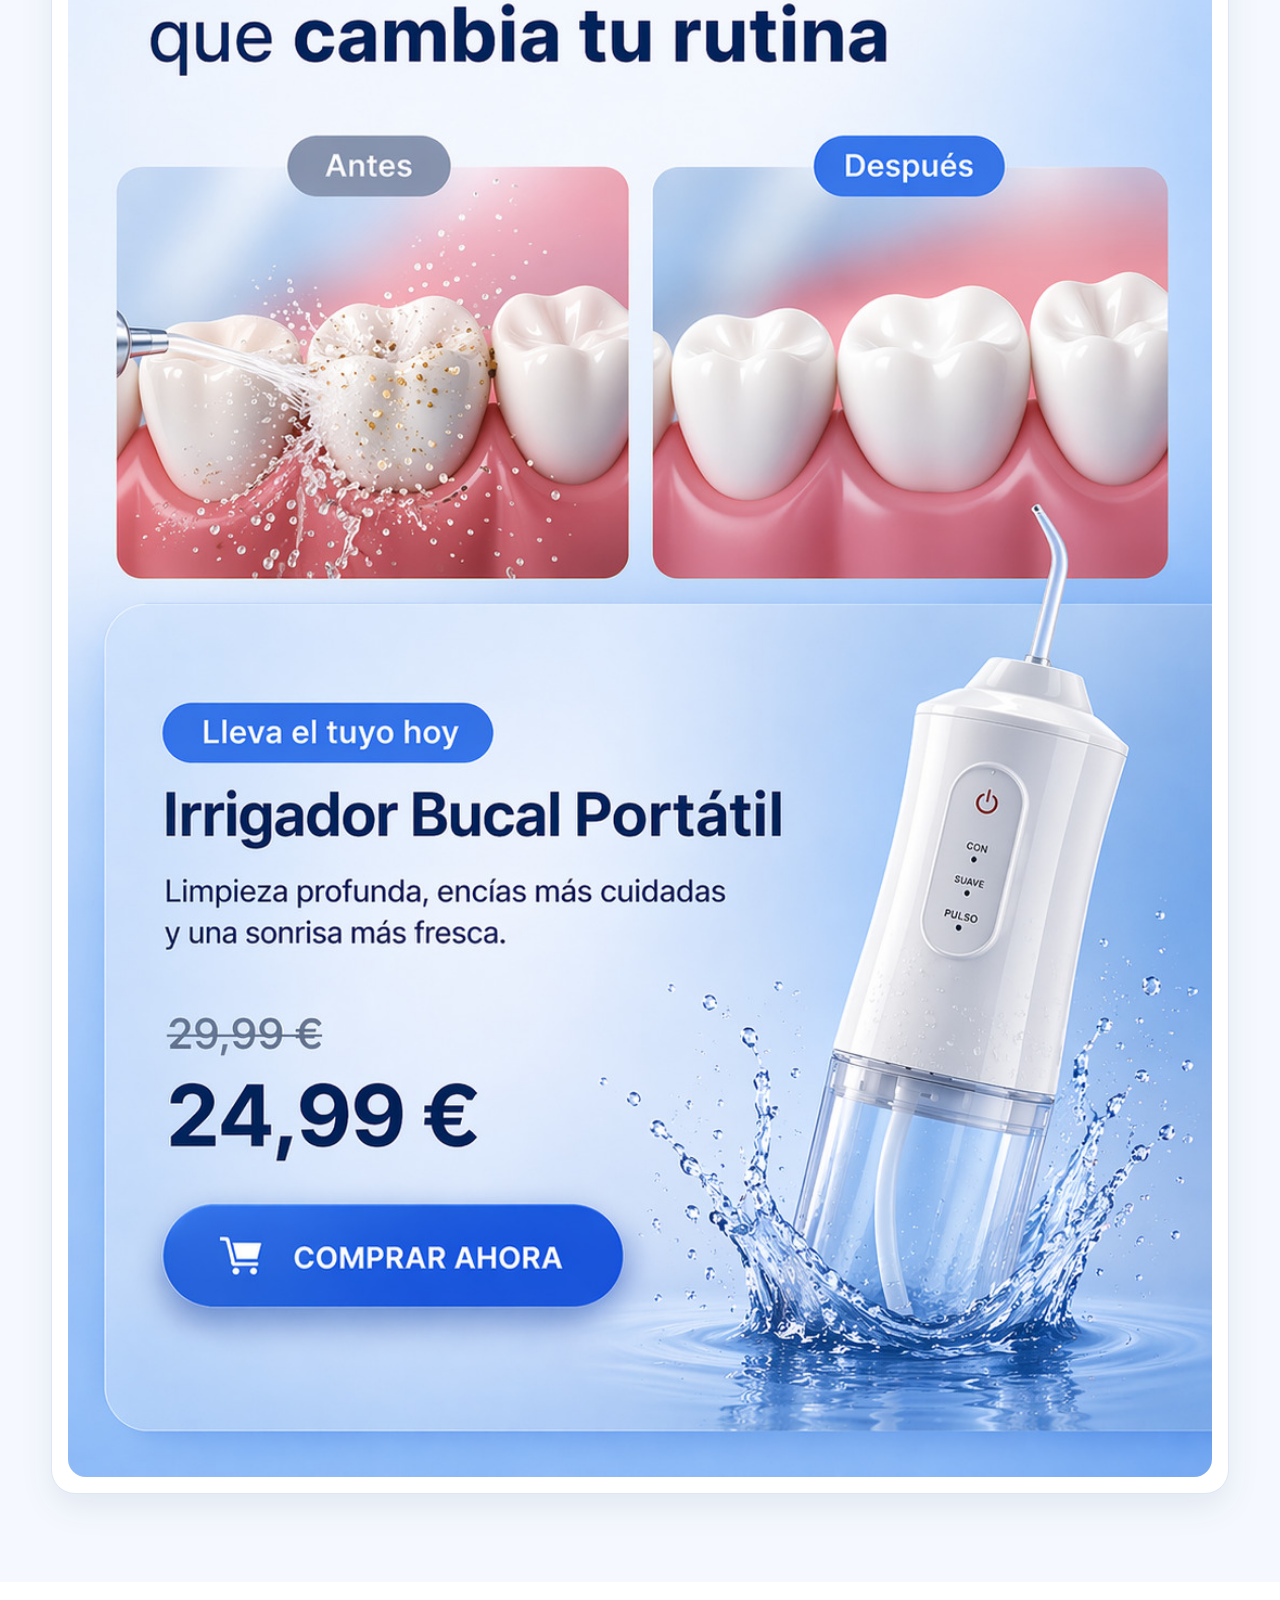
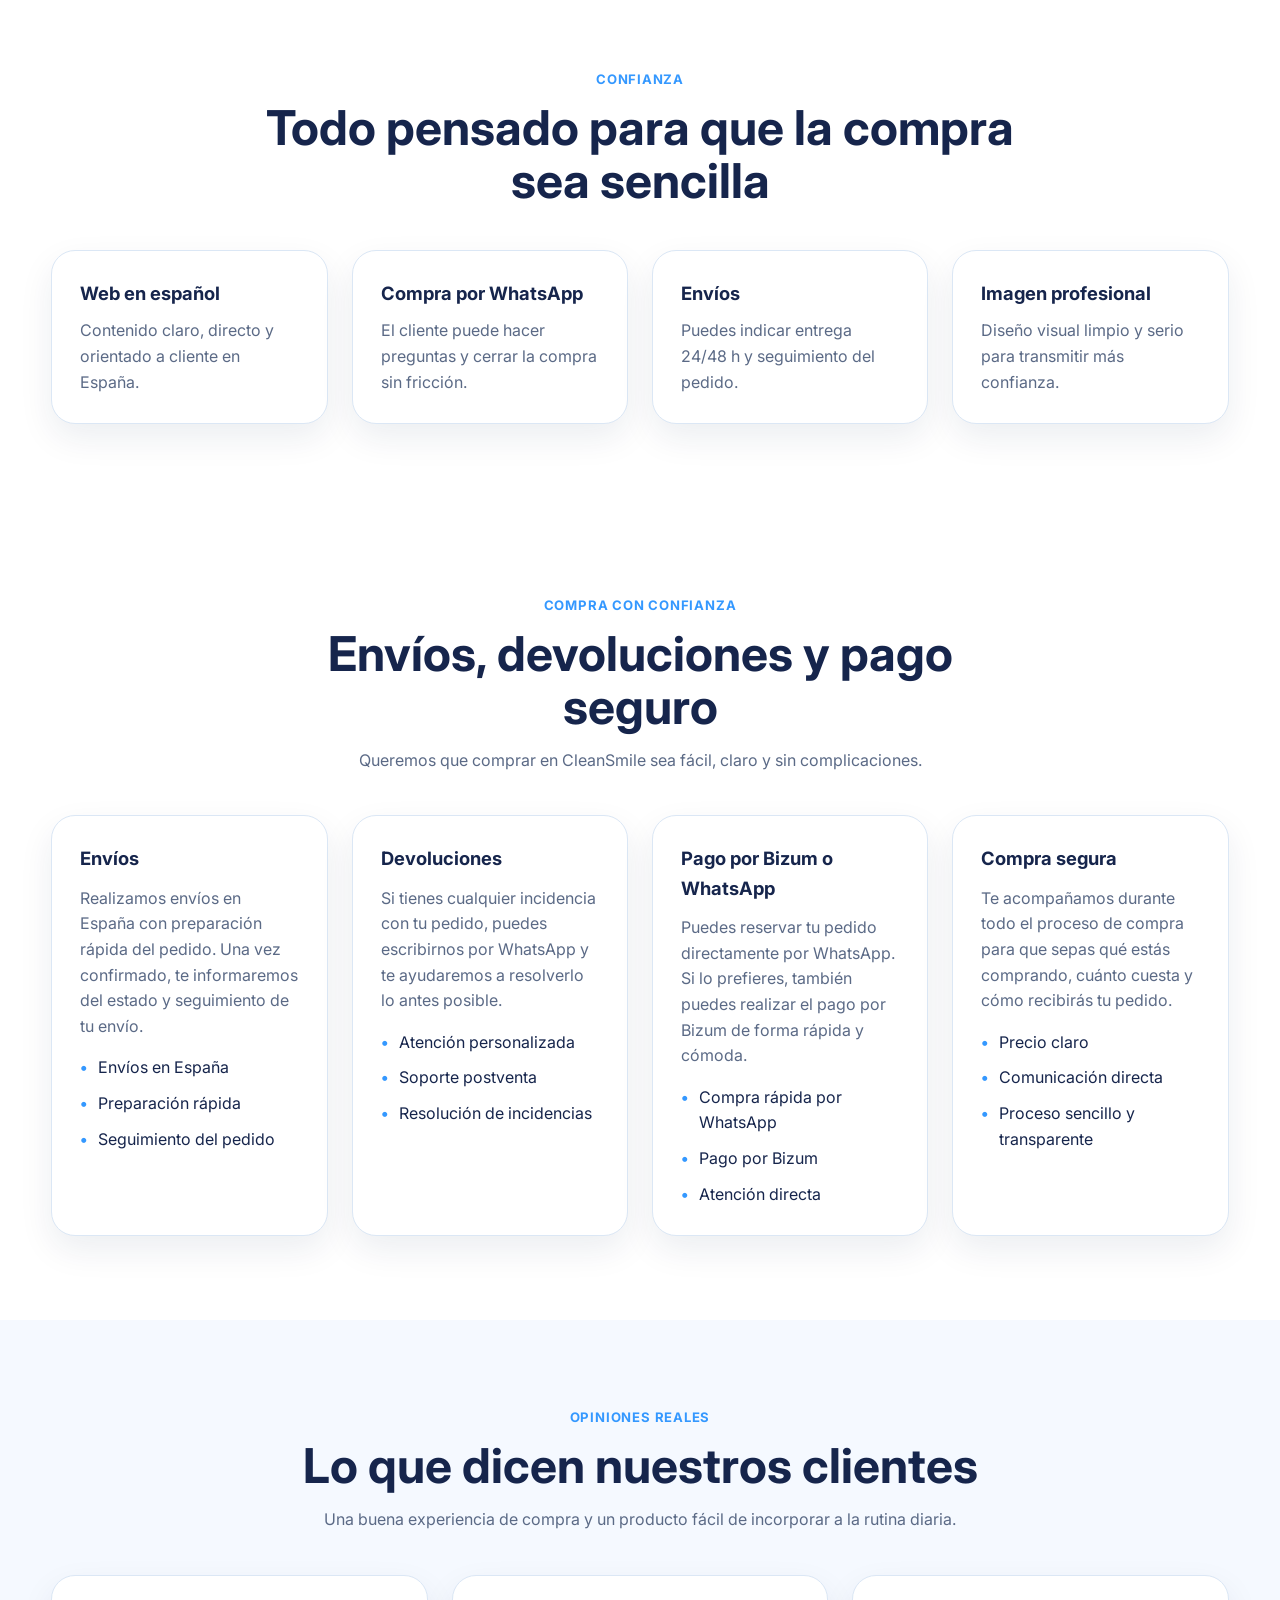
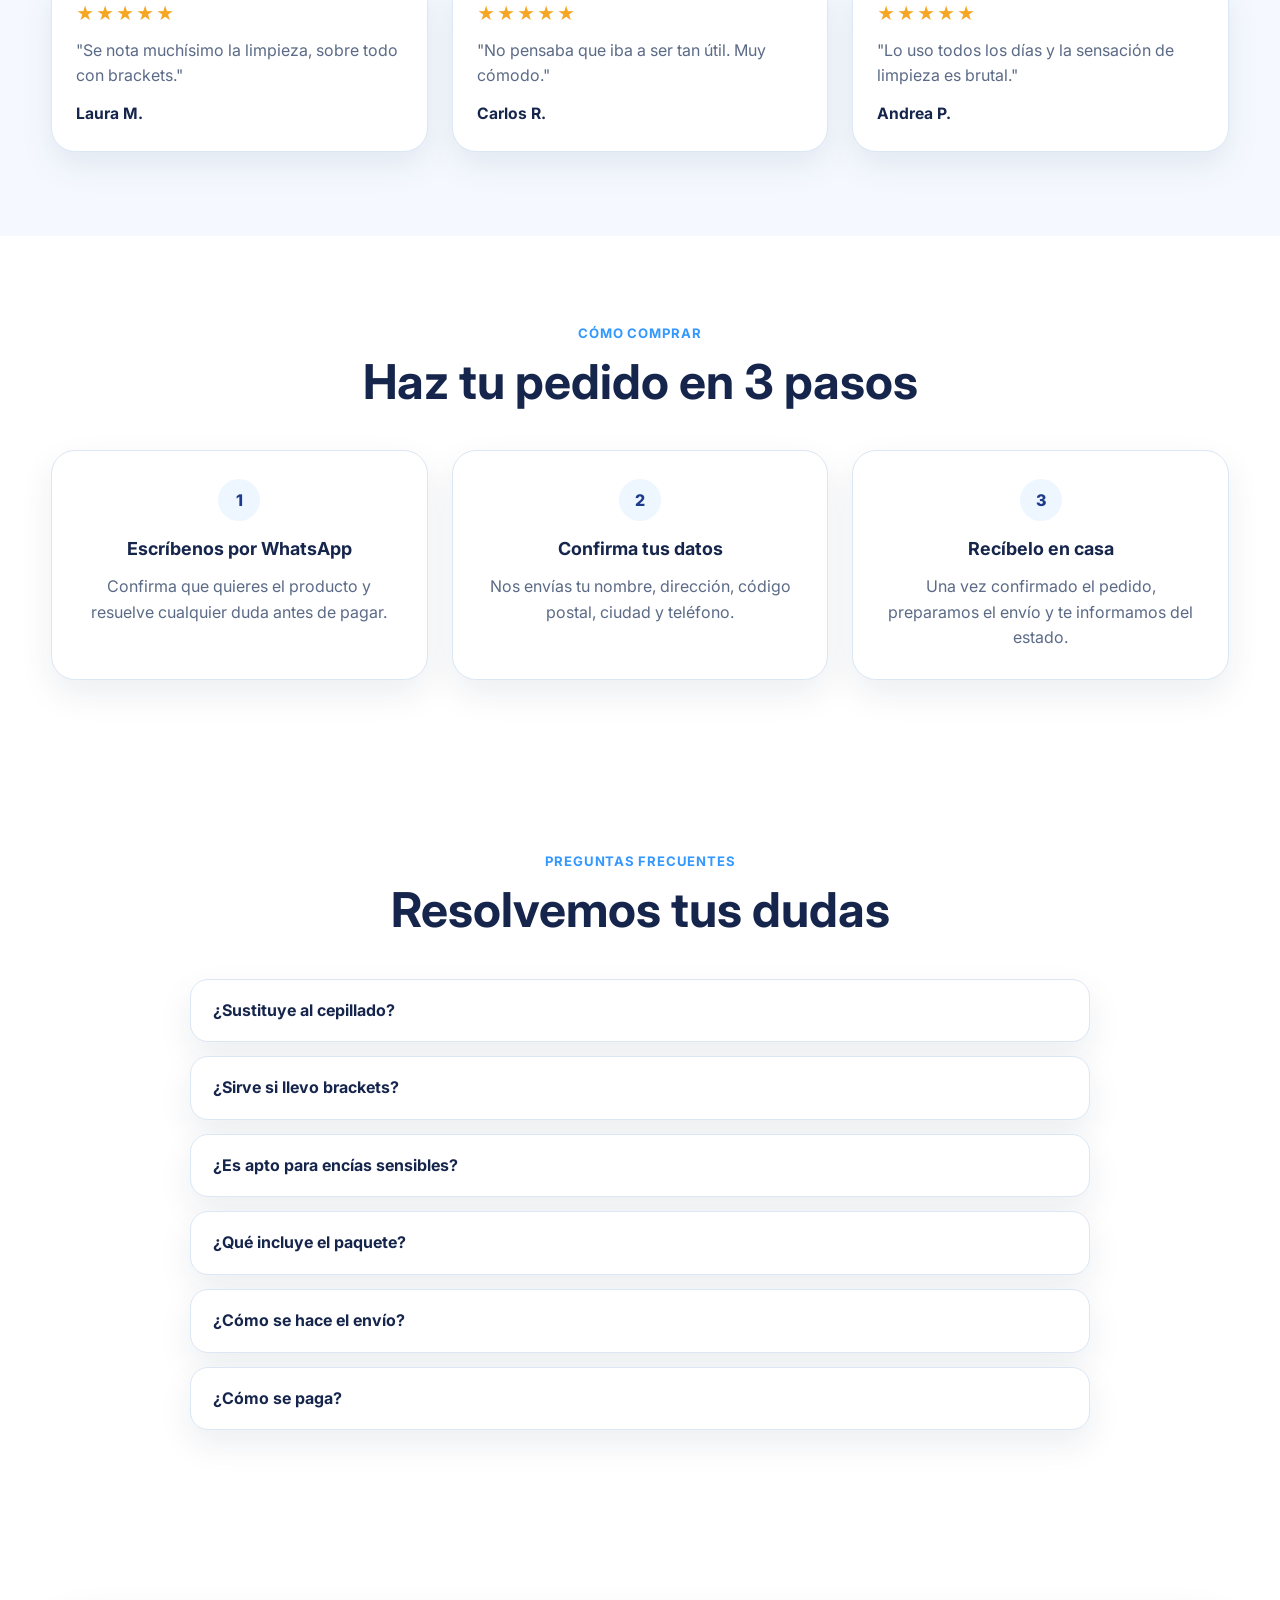
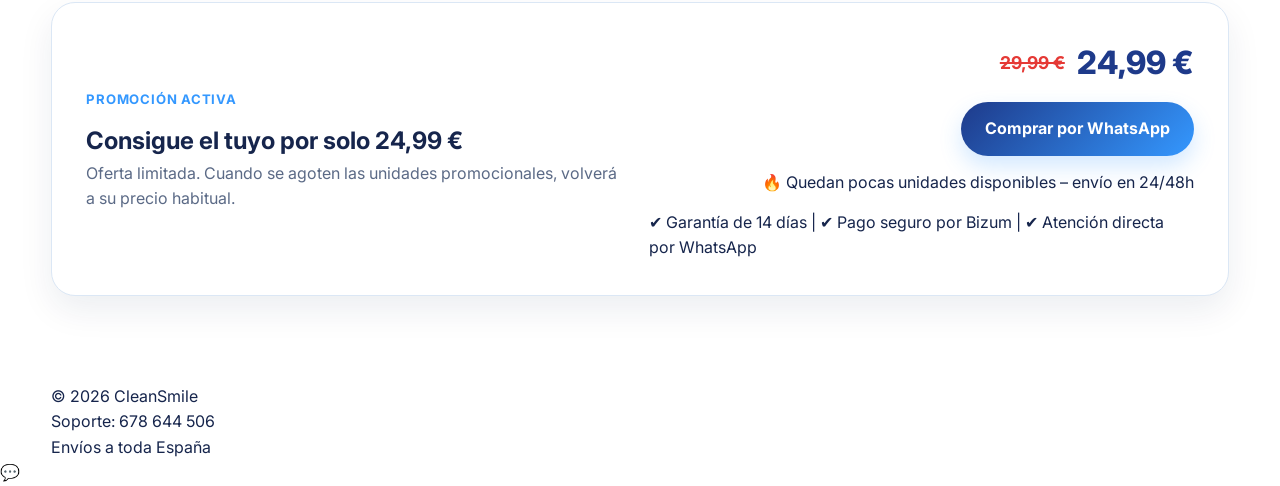
==== commit c08fadd3: "Update product details and footer in index.html" ====
--- a/index.html
+++ b/index.html
@@ -210,16 +210,21 @@
       </div>
     </section>
 
-   <section class="full-image-section section-soft">
-  <div class="container">
-    <div class="poster-card">
-      <img
-        src="img/detalle1.jpg"
-        alt="Medidas y partes del irrigador CleanSmile"
-      />
-    </div>
-  </div>
-</section>
+    <section class="full-image-section section-soft">
+      <div class="container">
+        <div class="section-heading">
+          <span class="eyebrow">Conoce tu irrigador</span>
+          <h2>Medidas, partes y diseño del producto</h2>
+        </div>
+
+        <div class="poster-card">
+          <img
+            src="img/detalle1.jpg"
+            alt="Medidas y partes del irrigador CleanSmile"
+          />
+        </div>
+      </div>
+    </section>
 
     <section class="full-image-section">
       <div class="container">
@@ -354,7 +359,7 @@
       <div class="container">
         <div class="section-heading">
           <span class="eyebrow">Opiniones reales</span>
-          <h2>Clientes que ya lo están usando</h2>
+          <h2>Lo que dicen nuestros clientes</h2>
           <p>
             Una buena experiencia de compra y un producto fácil de incorporar a la rutina diaria.
           </p>
@@ -478,11 +483,20 @@
             Comprar por WhatsApp
           </a>
 
-          <p class="safe-note">✔ Pago seguro | ✔ Atención directa | ✔ Sin complicaciones</p>
+          <p class="urgencia">🔥 Quedan pocas unidades disponibles – envío en 24/48h</p>
+          <p class="garantia">✔ Garantía de 14 días | ✔ Pago seguro por Bizum | ✔ Atención directa por WhatsApp</p>
         </div>
       </div>
     </section>
   </main>
+
+  <footer class="footer">
+    <div class="container footer-content">
+      <p>© 2026 CleanSmile</p>
+      <p>Soporte: 678 644 506</p>
+      <p>Envíos a toda España</p>
+    </div>
+  </footer>
 
   <div class="mobile-buybar">
     <div class="mobile-price">
@@ -500,6 +514,16 @@
     </a>
   </div>
 
+  <a
+    href="https://wa.me/34678644506?text=Hola,%20quiero%20informaci%C3%B3n%20sobre%20el%20Irrigador%20Bucal%20Port%C3%A1til%20CleanSmile"
+    class="whatsapp-float"
+    target="_blank"
+    rel="noopener noreferrer"
+    aria-label="Abrir WhatsApp"
+  >
+    💬
+  </a>
+
   <script src="script.js"></script>
 </body>
 </html>
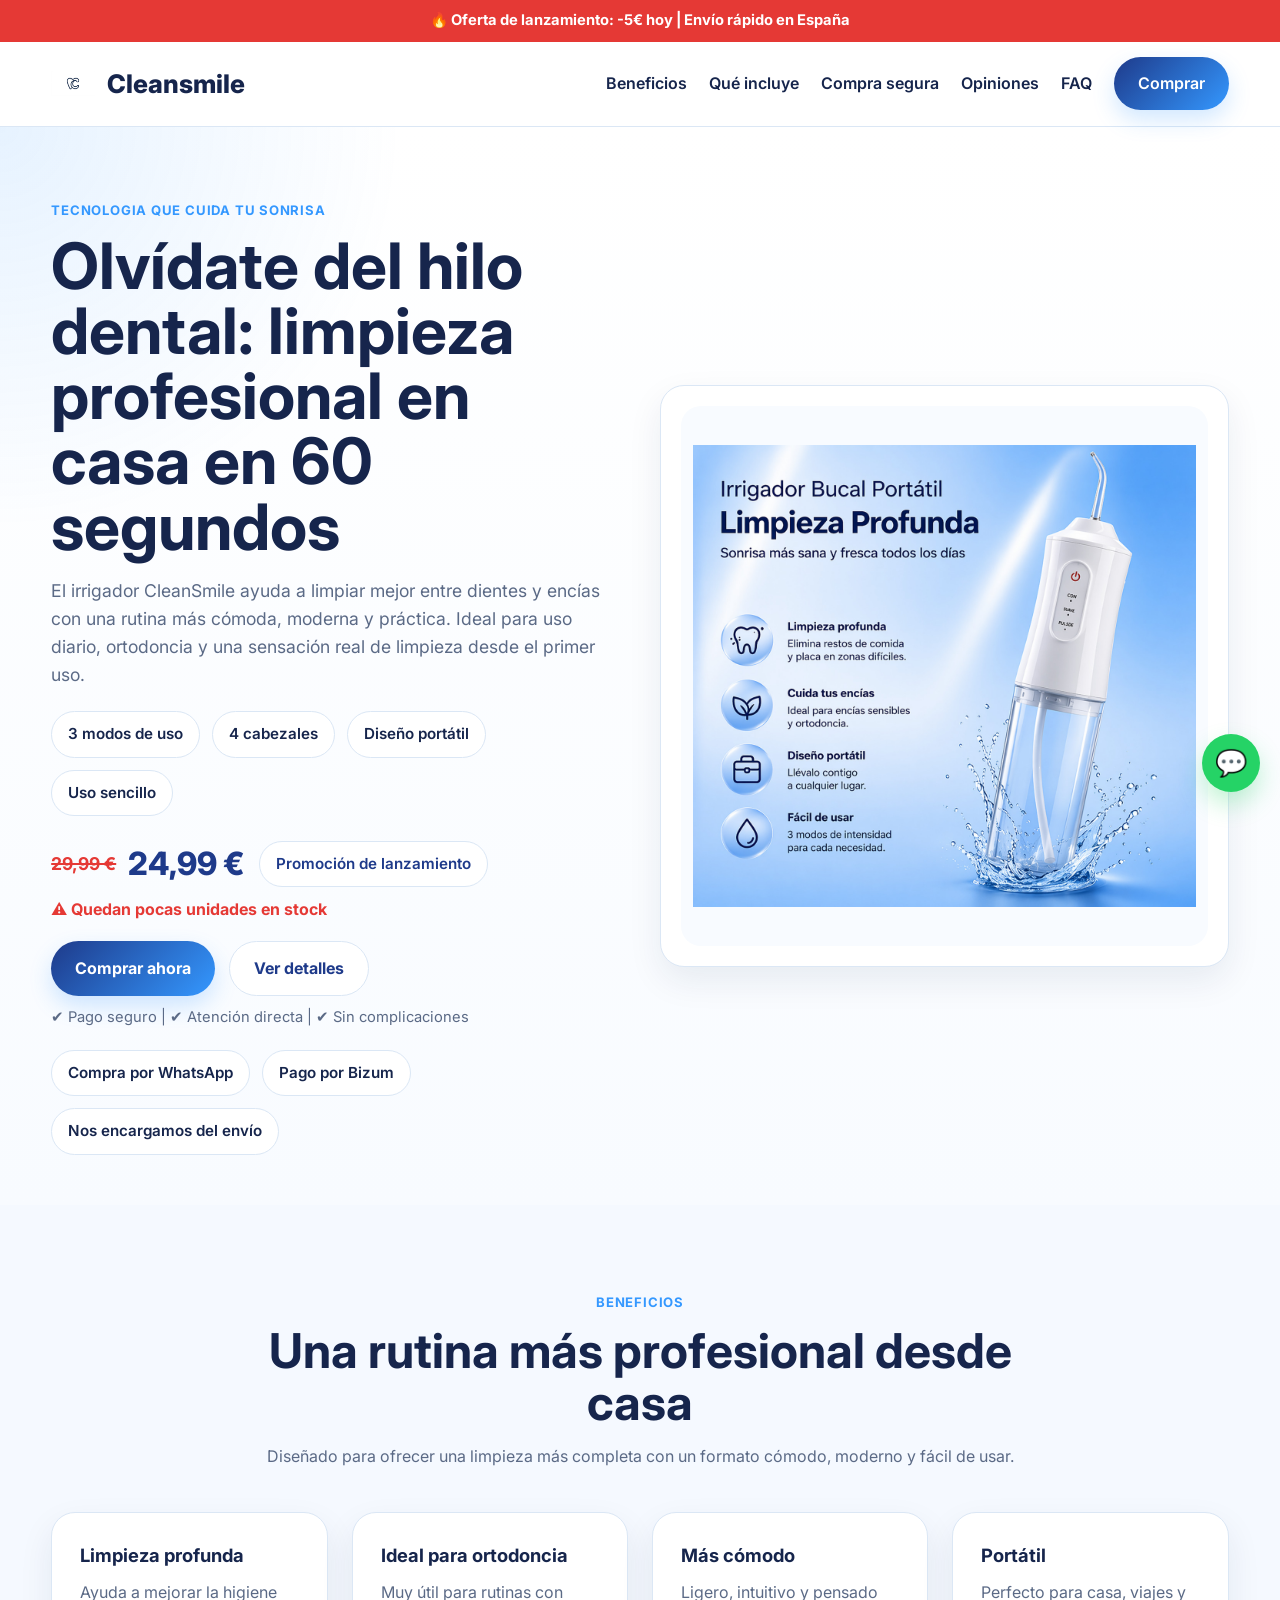
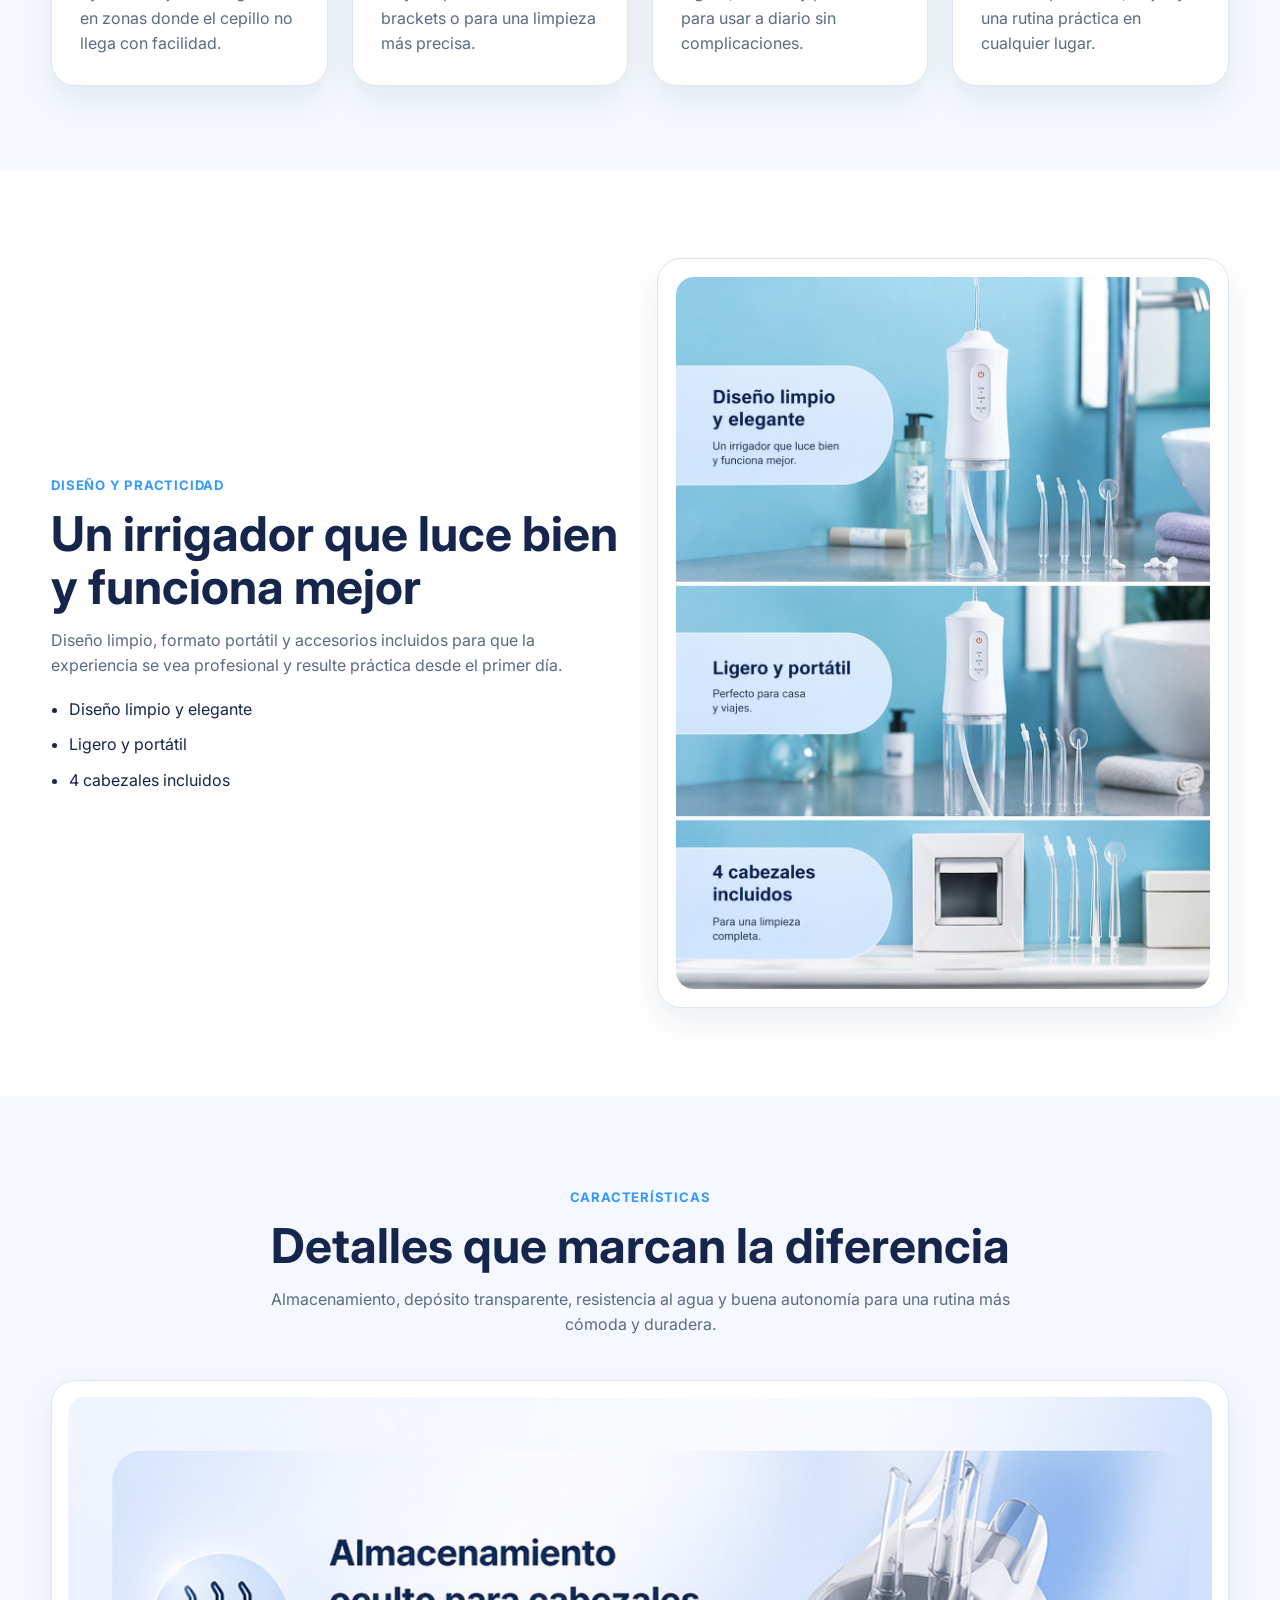
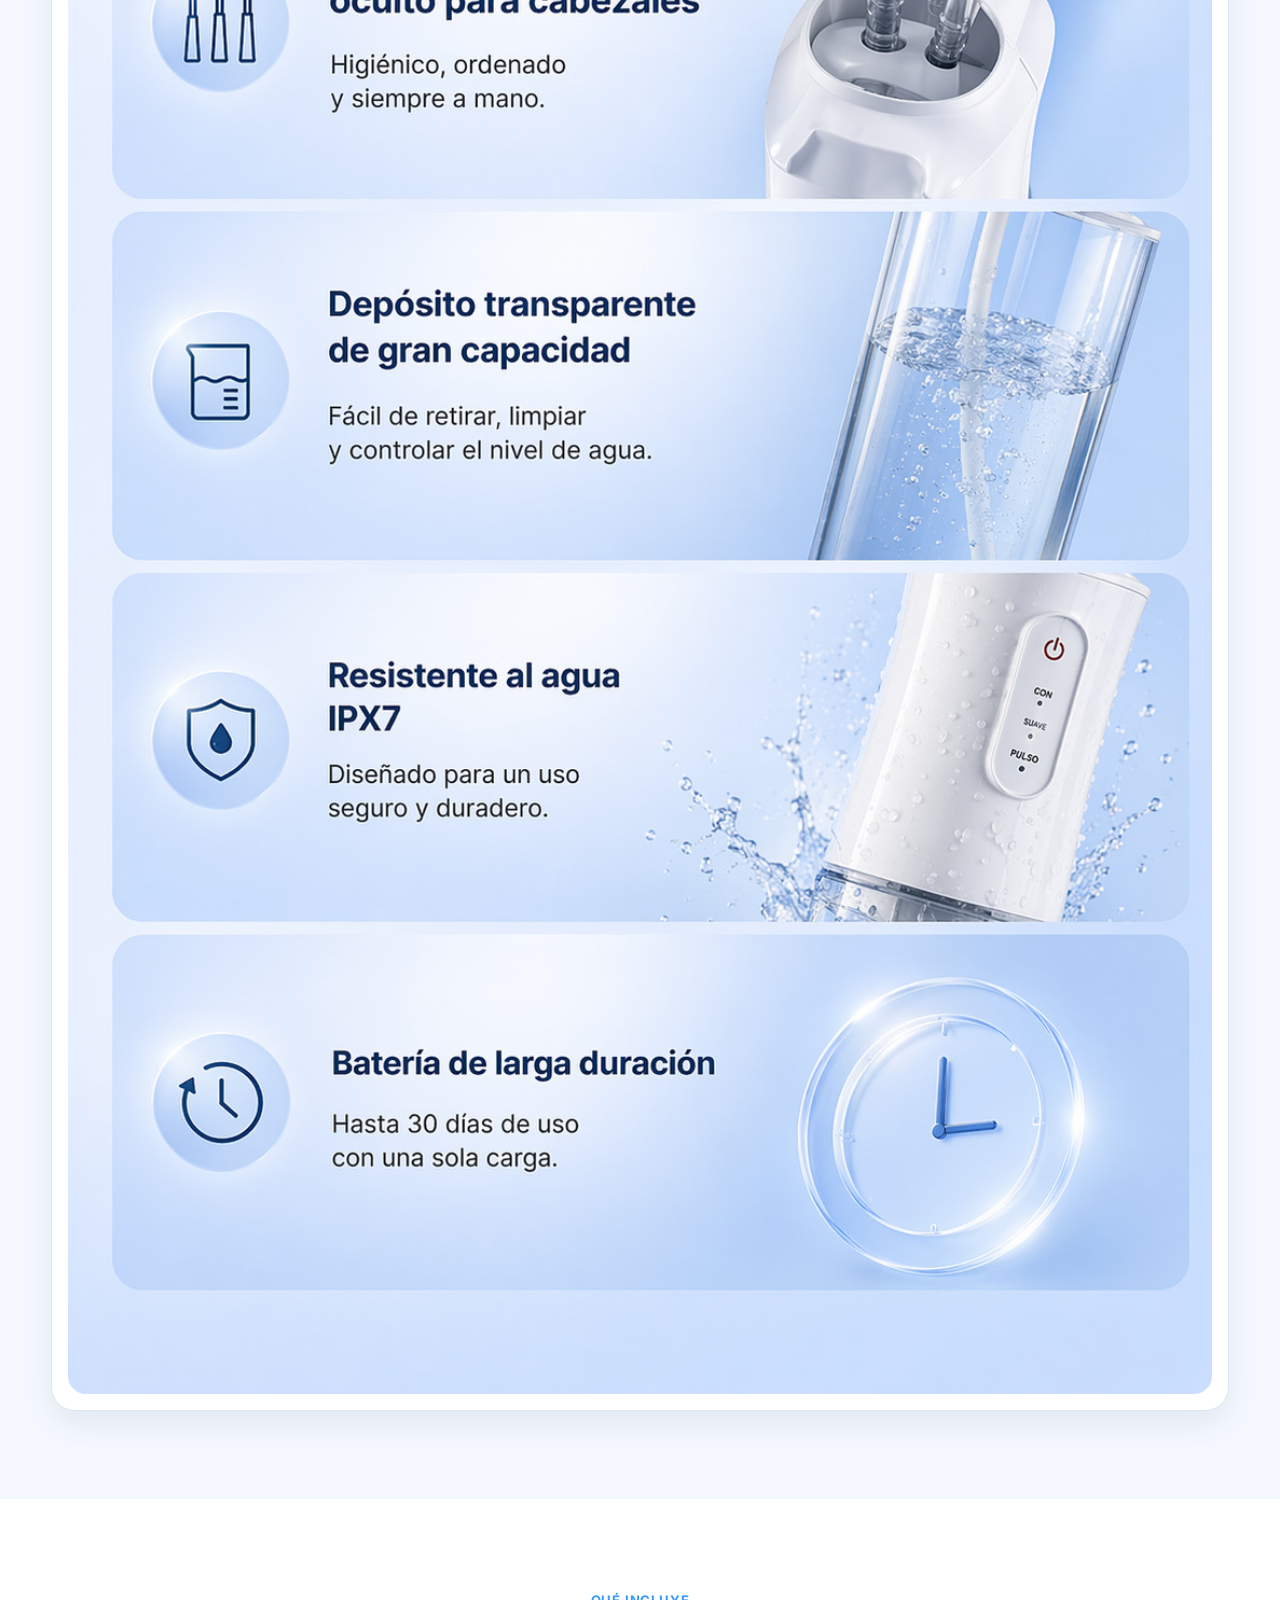
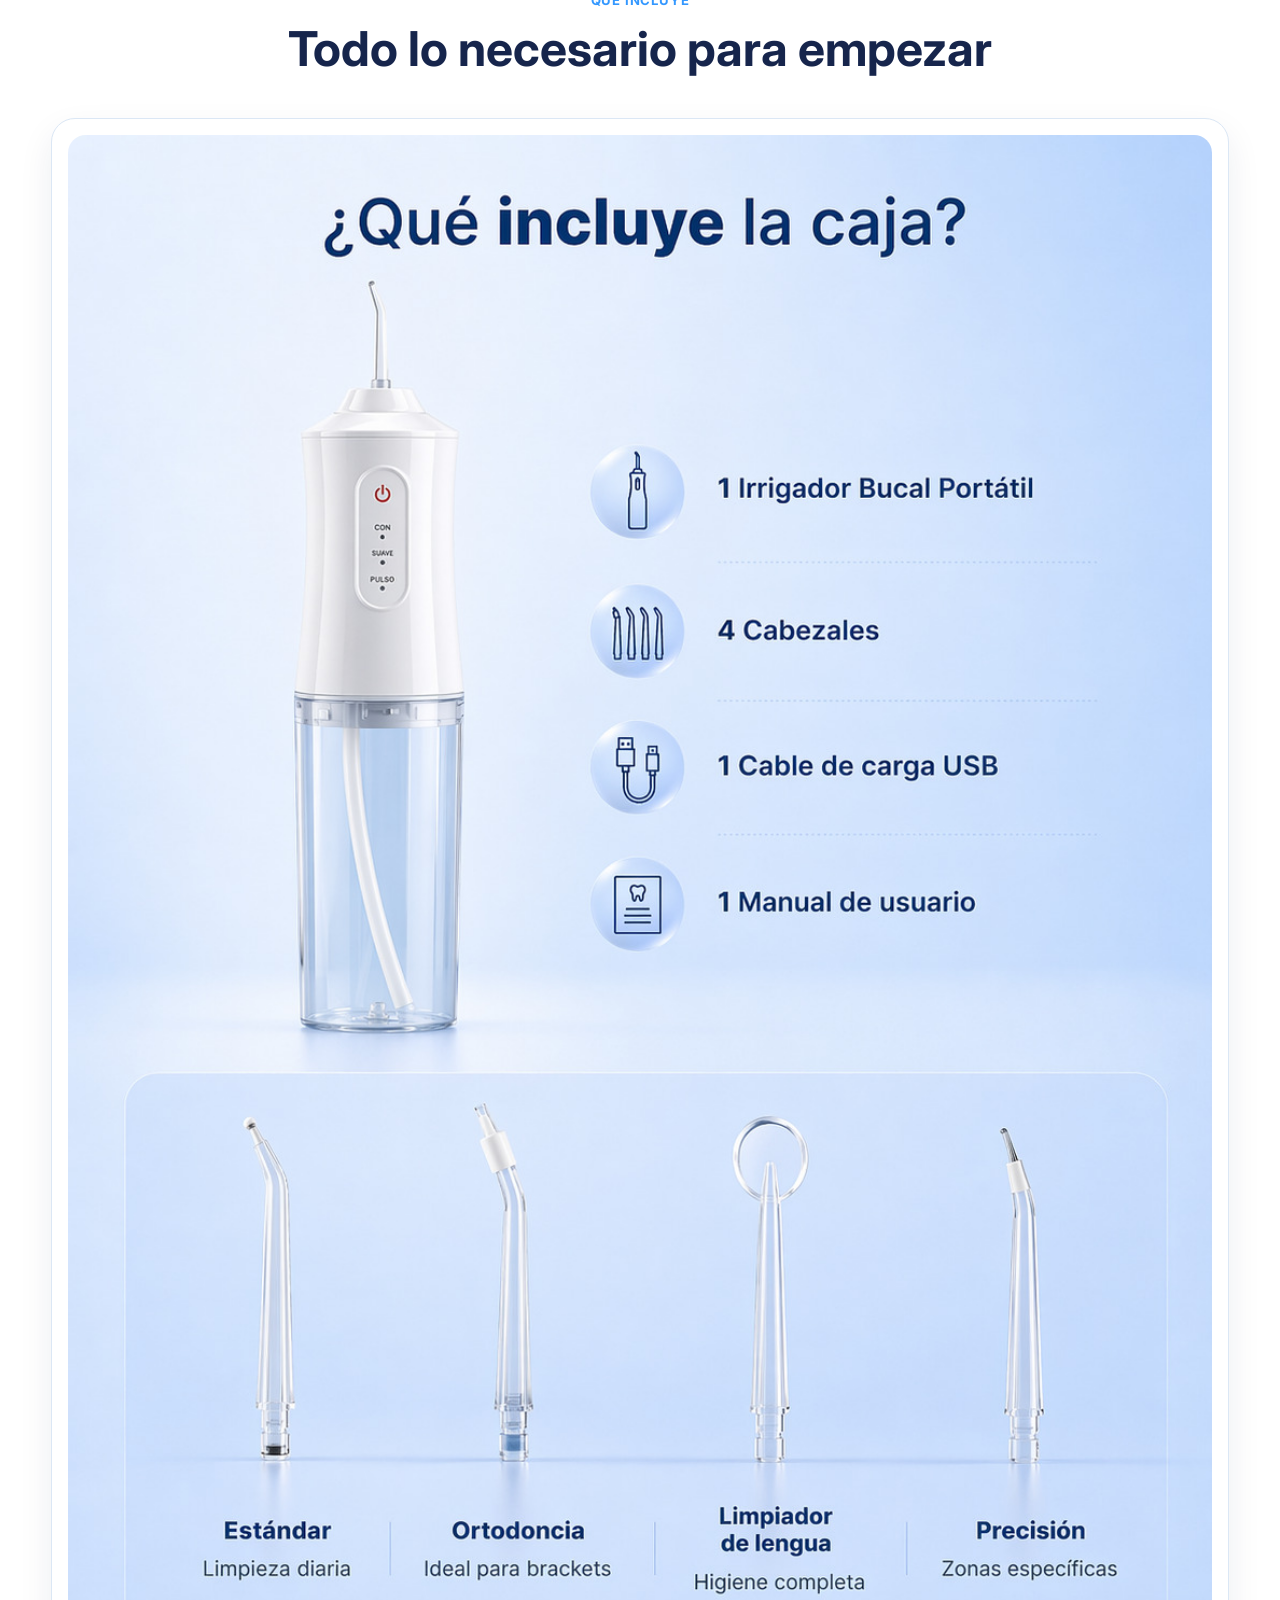
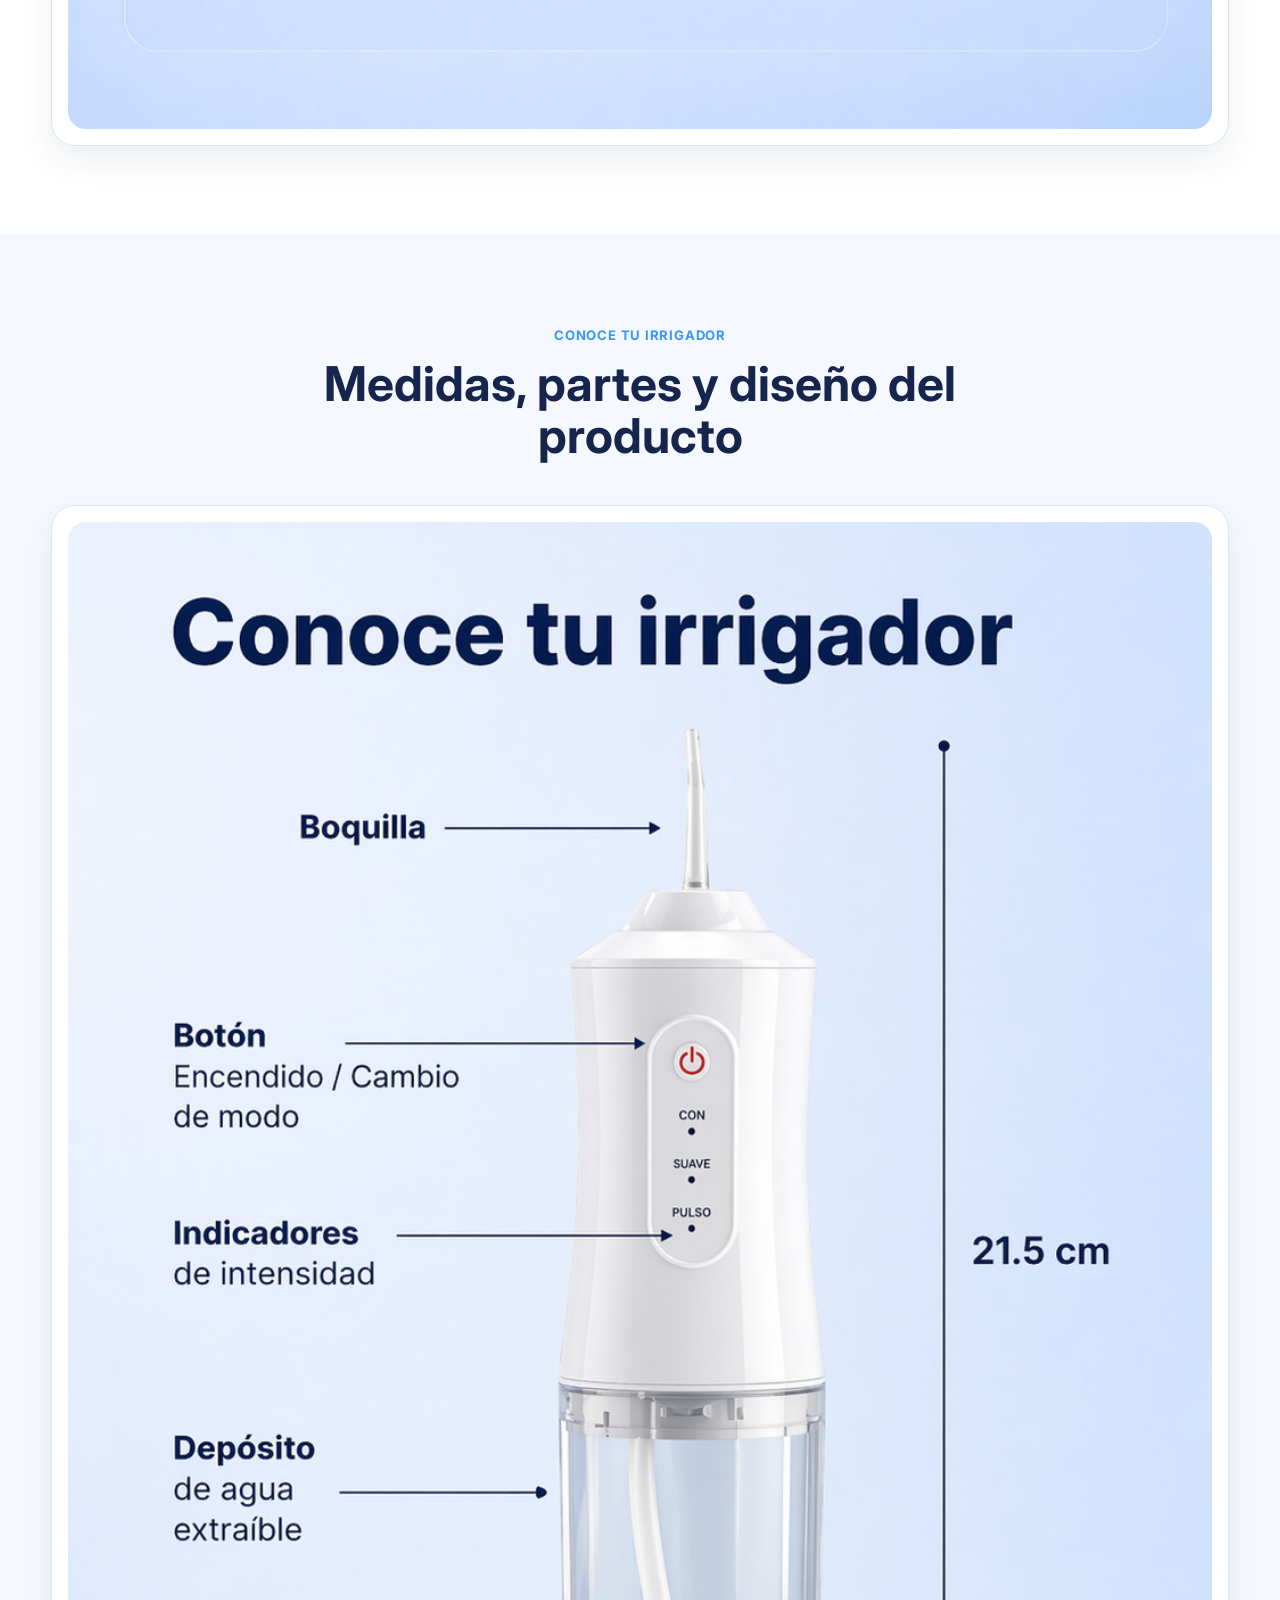
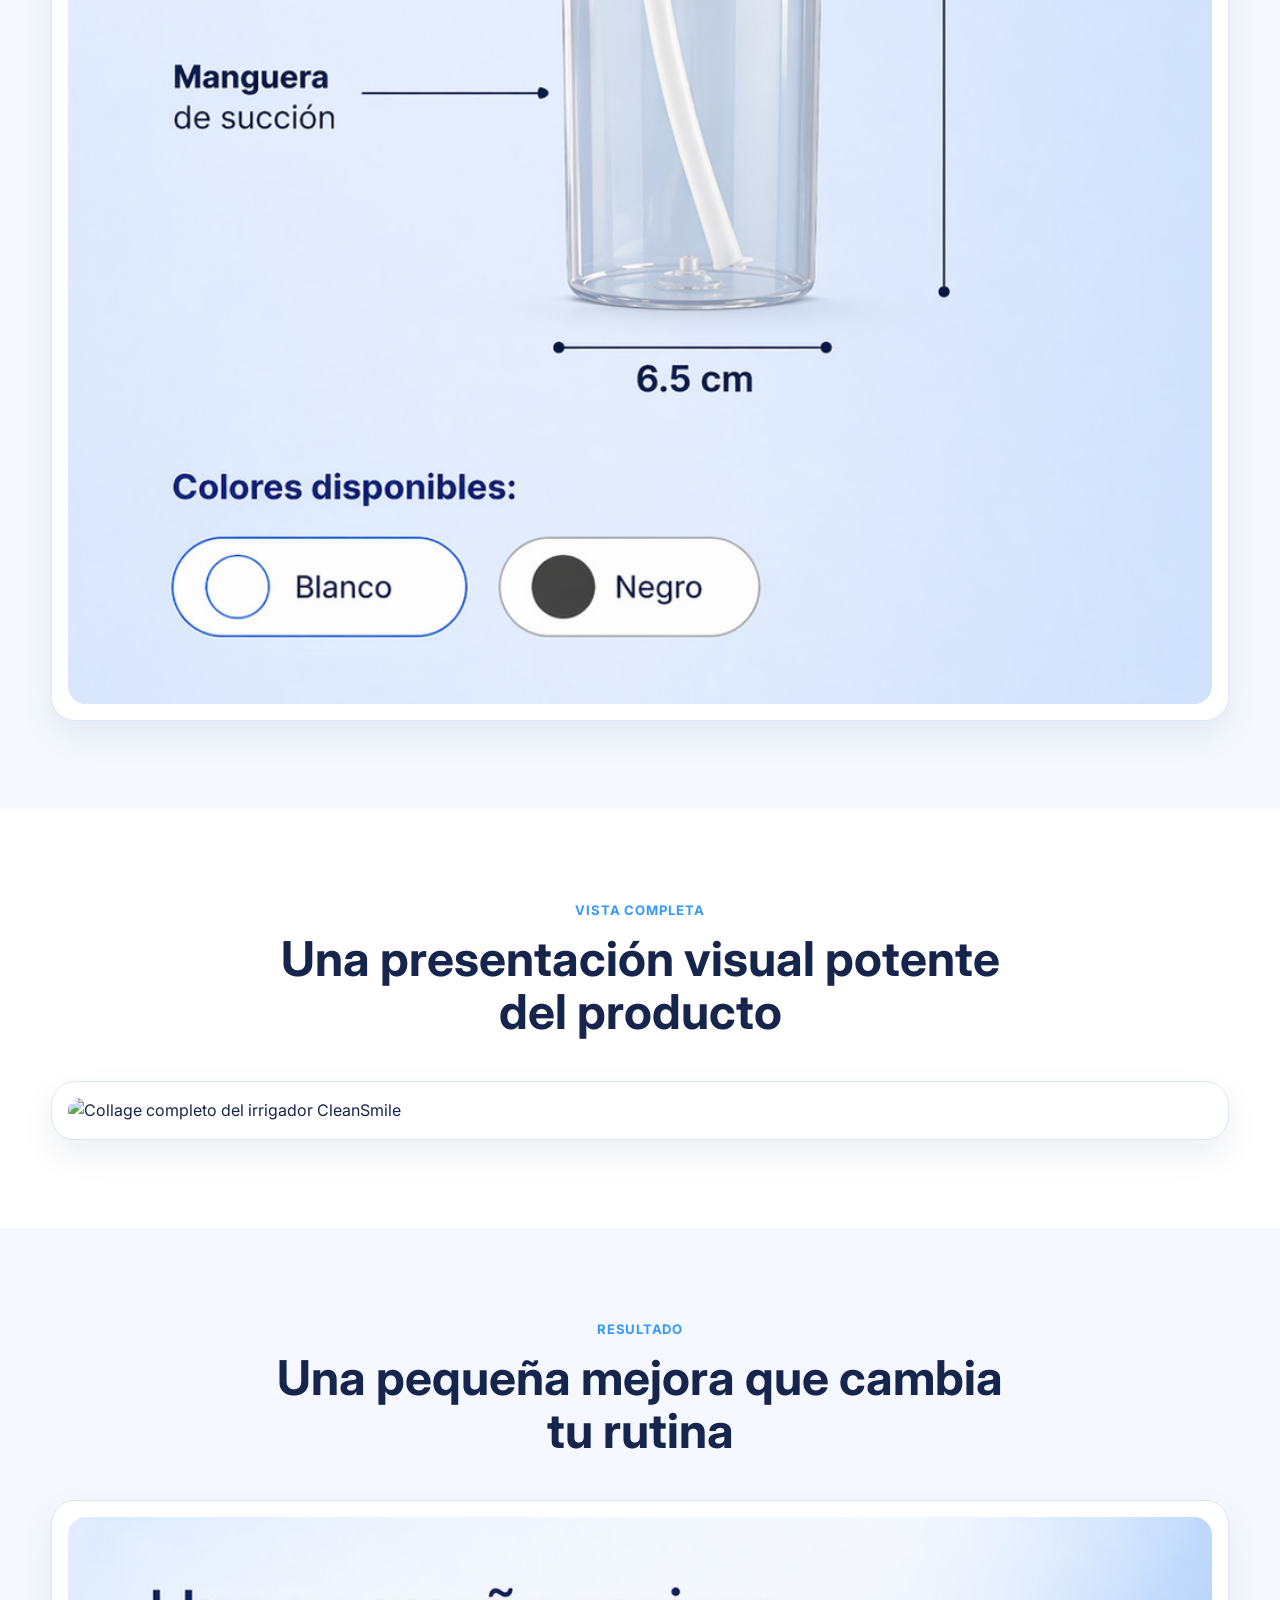
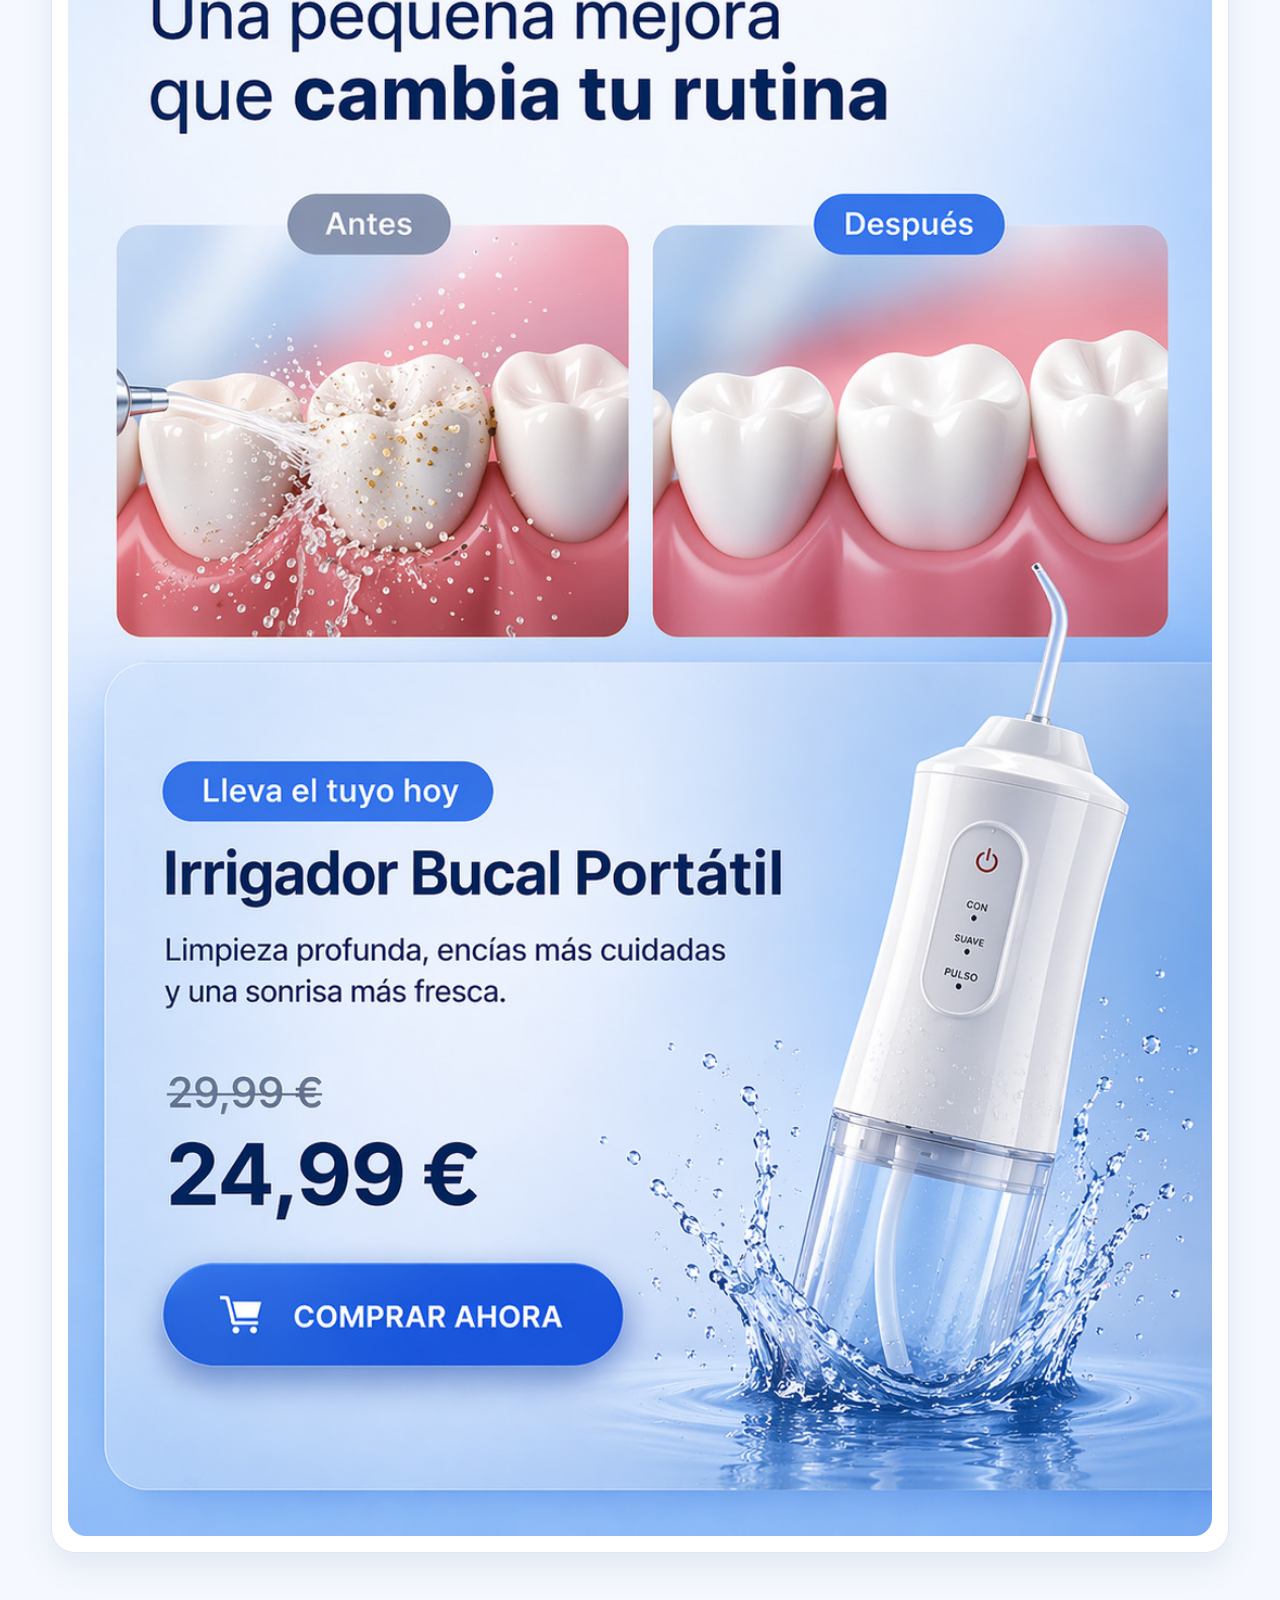
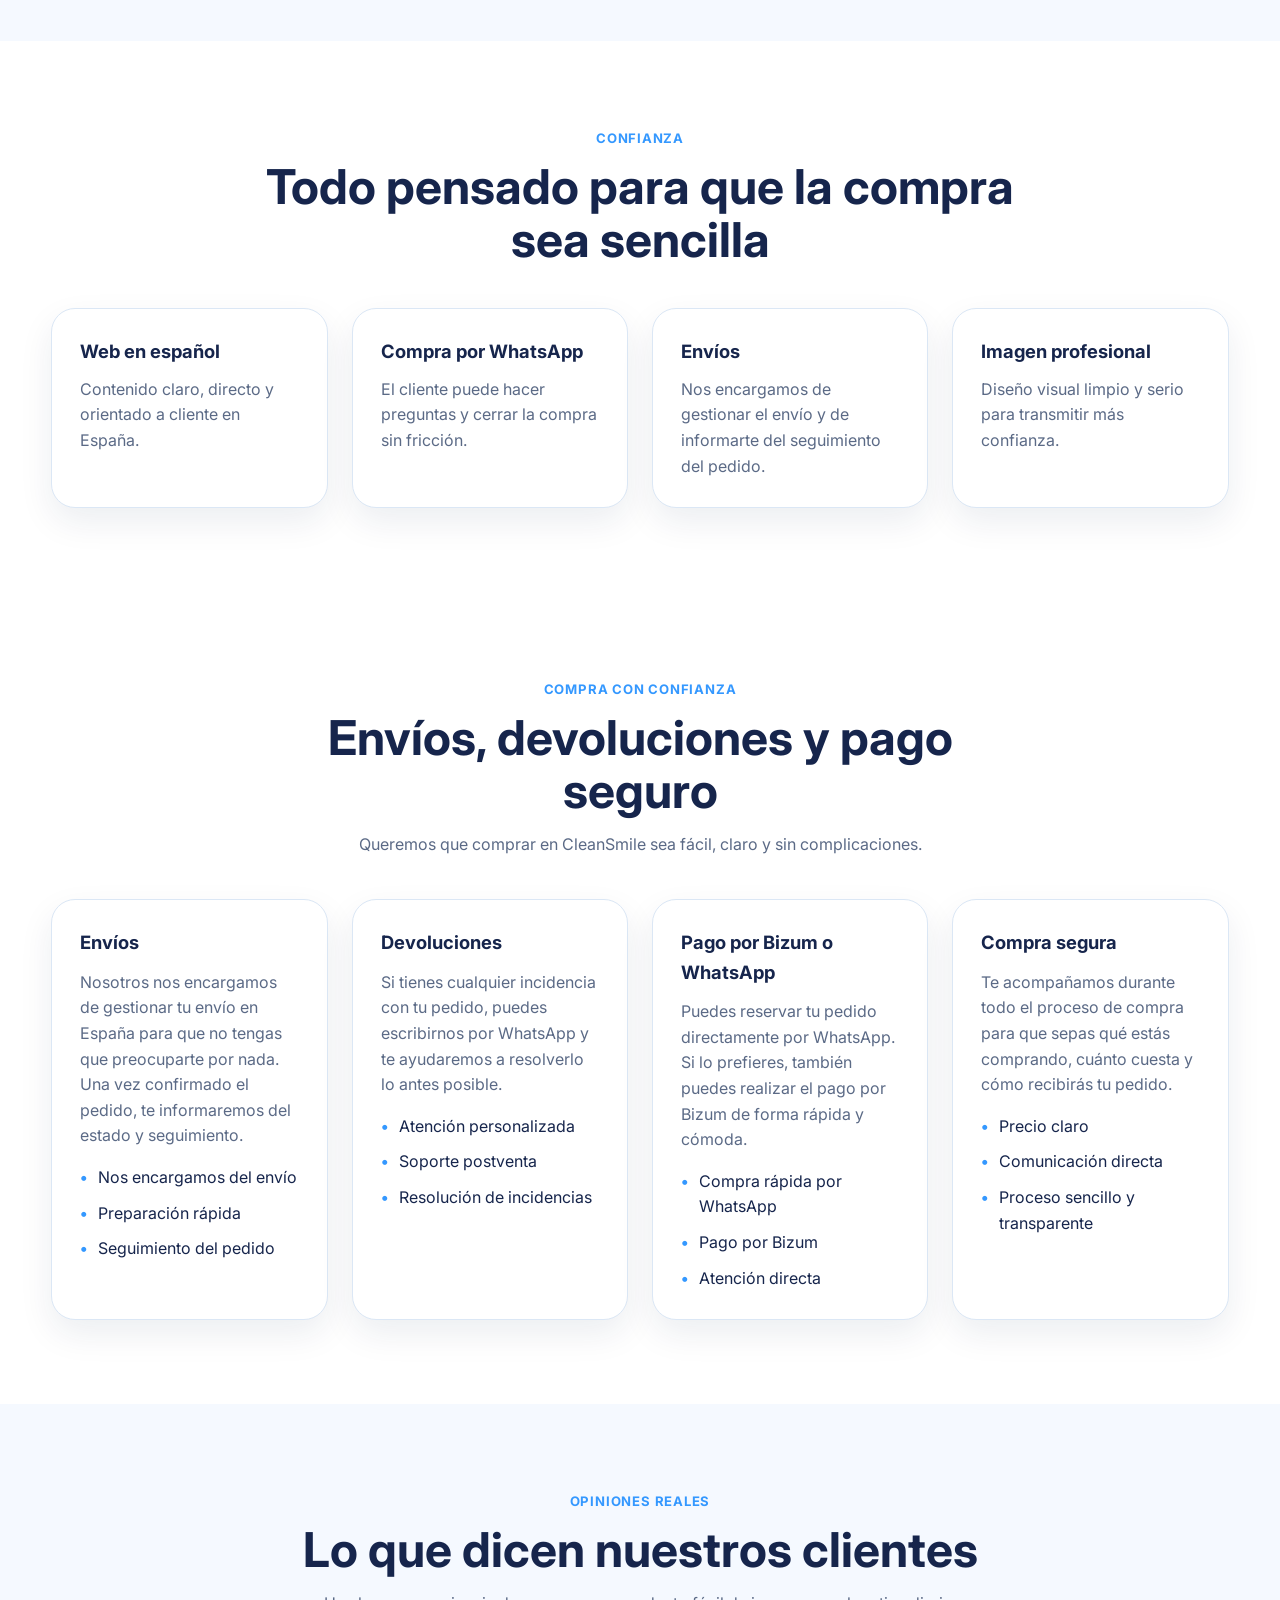
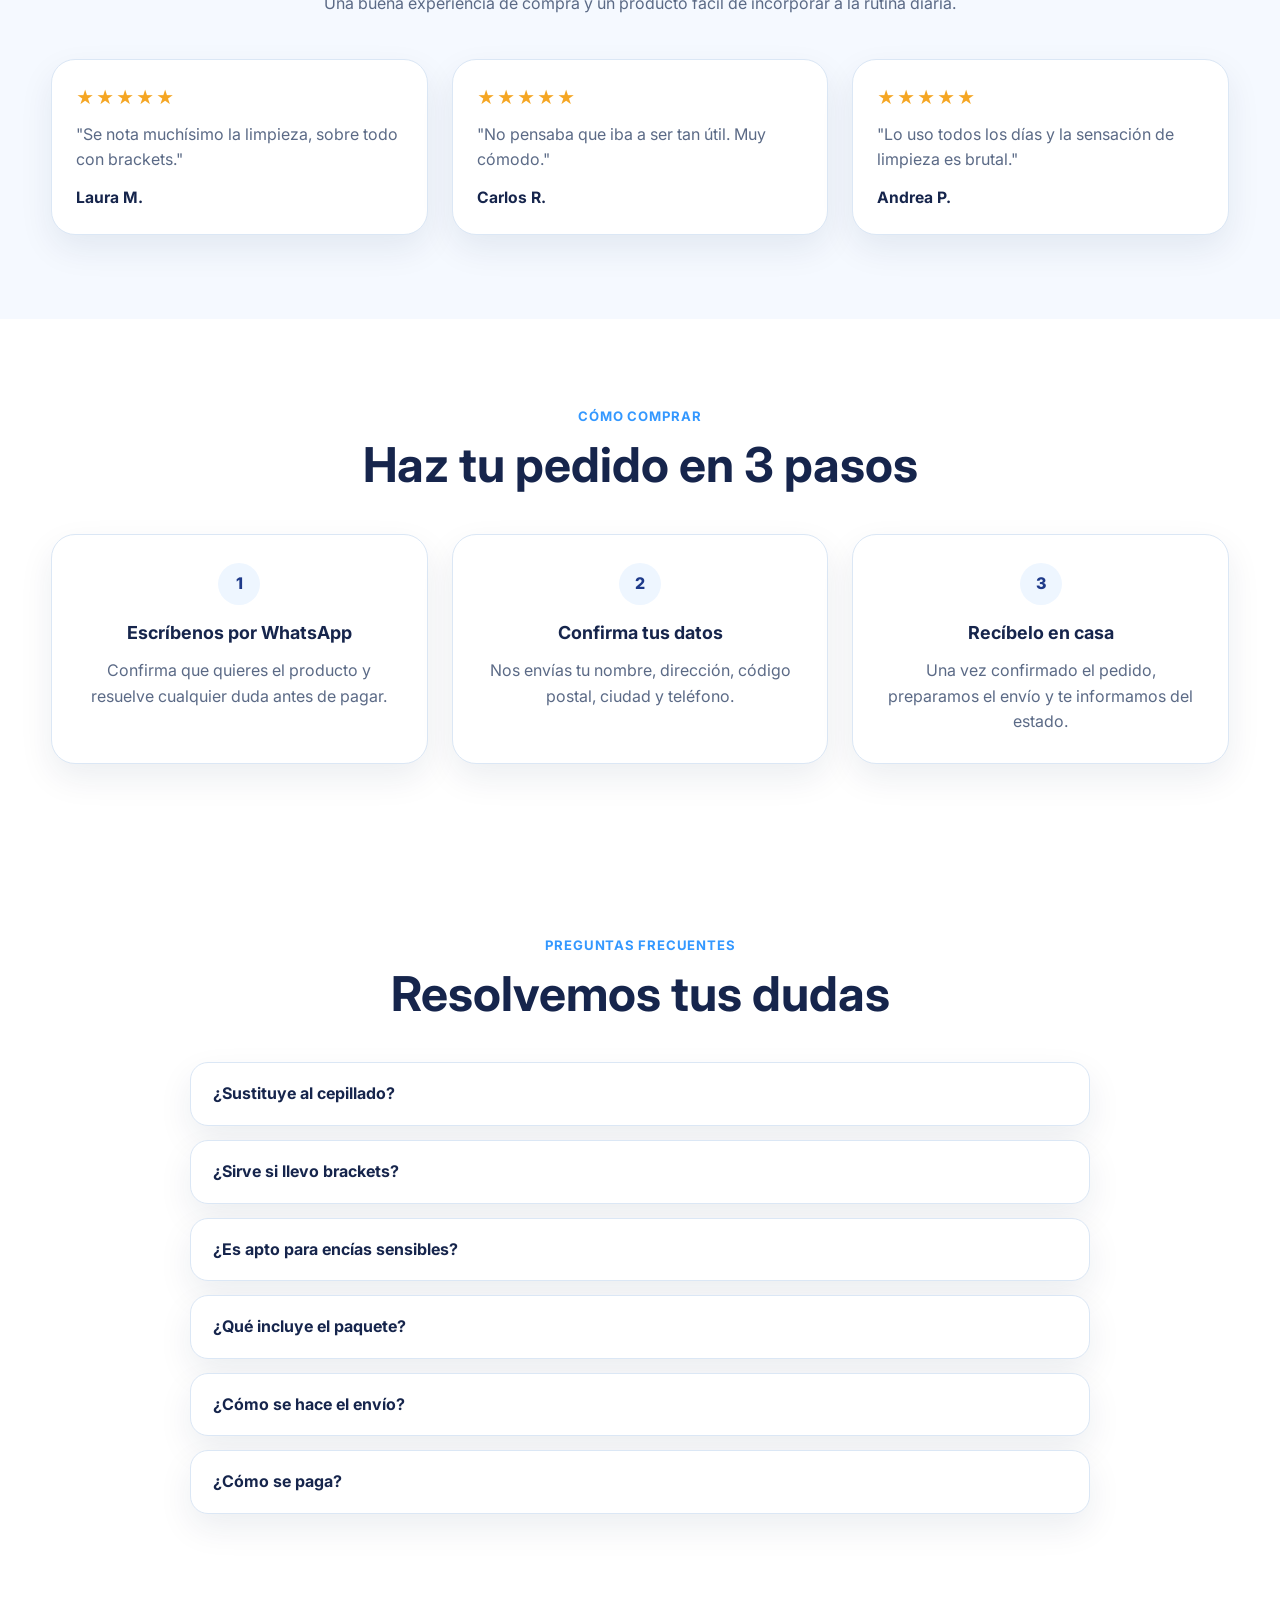
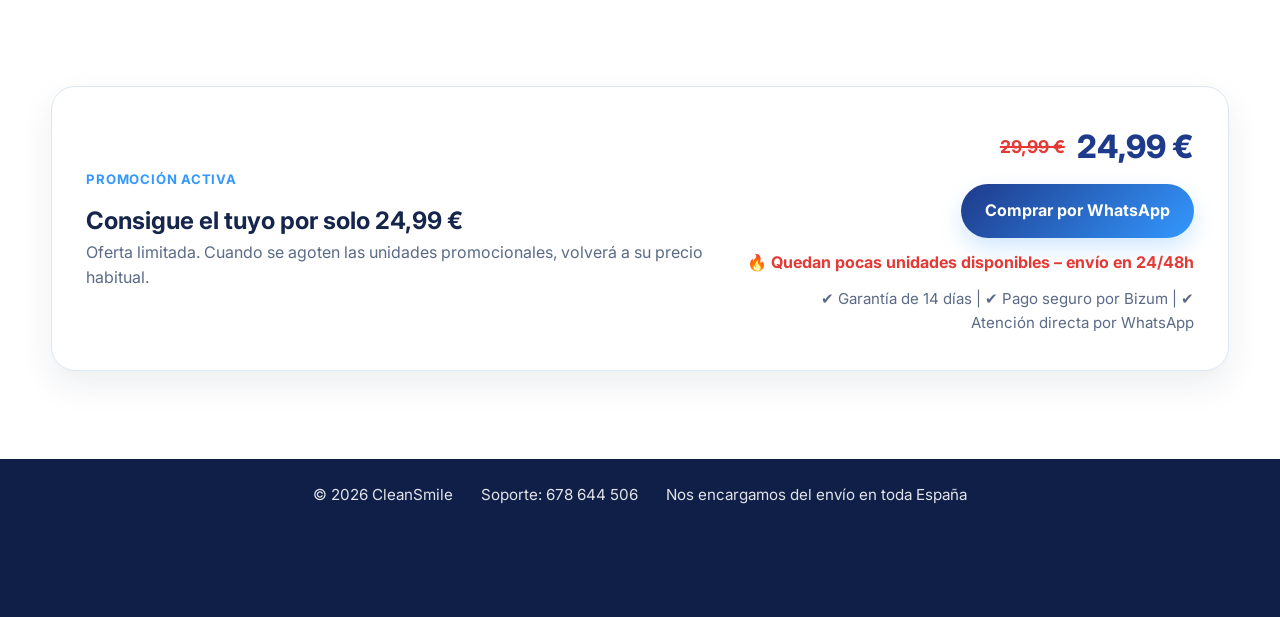
==== commit 649b2eb6: "Update shipping information in index.html" ====
--- a/index.html
+++ b/index.html
@@ -97,7 +97,7 @@
           <div class="trust-row">
             <div>Compra por WhatsApp</div>
             <div>Pago por Bizum</div>
-            <div>Envíos en España</div>
+            <div>Nos encargamos del envío</div>
           </div>
         </div>
 
@@ -278,7 +278,7 @@
 
           <article class="info-card">
             <h3>Envíos</h3>
-            <p>Puedes indicar entrega 24/48 h y seguimiento del pedido.</p>
+            <p>Nos encargamos de gestionar el envío y de informarte del seguimiento del pedido.</p>
           </article>
 
           <article class="info-card">
@@ -303,11 +303,12 @@
           <article class="trust-extra-card">
             <h3>Envíos</h3>
             <p>
-              Realizamos envíos en España con preparación rápida del pedido. Una vez
-              confirmado, te informaremos del estado y seguimiento de tu envío.
+              Nosotros nos encargamos de gestionar tu envío en España para que no tengas
+              que preocuparte por nada. Una vez confirmado el pedido, te informaremos del
+              estado y seguimiento.
             </p>
             <ul>
-              <li>Envíos en España</li>
+              <li>Nos encargamos del envío</li>
               <li>Preparación rápida</li>
               <li>Seguimiento del pedido</li>
             </ul>
@@ -446,7 +447,10 @@
 
           <details>
             <summary>¿Cómo se hace el envío?</summary>
-            <p>Puedes gestionarlo con Correos, InPost o mensajería 24/48h dentro de España.</p>
+            <p>
+              Nosotros nos encargamos de gestionar el envío dentro de España. Una vez
+              confirmado el pedido, te iremos informando del estado y seguimiento.
+            </p>
           </details>
 
           <details>
@@ -494,7 +498,7 @@
     <div class="container footer-content">
       <p>© 2026 CleanSmile</p>
       <p>Soporte: 678 644 506</p>
-      <p>Envíos a toda España</p>
+      <p>Nos encargamos del envío en toda España</p>
     </div>
   </footer>
 
--- a/style.css
+++ b/style.css
@@ -11,6 +11,7 @@
   --max-width: 1180px;
   --danger: #e53935;
   --success-soft: #eef6ff;
+  --whatsapp: #25d366;
 }
 
 * {
@@ -341,12 +342,6 @@
   padding: 16px;
 }
 
-.two-image-grid {
-  display: grid;
-  grid-template-columns: 1fr 1fr;
-  gap: 24px;
-}
-
 /* BENEFITS / INFO */
 .benefit-cards,
 .info-grid {
@@ -545,8 +540,20 @@
 
 .final-buy-box {
   display: grid;
-  gap: 14px;
+  gap: 12px;
   justify-items: end;
+  text-align: right;
+}
+
+.urgencia {
+  color: var(--danger);
+  font-weight: 700;
+}
+
+.garantia {
+  color: var(--text-soft);
+  font-size: 0.94rem;
+  max-width: 420px;
 }
 
 /* PRICE */
@@ -568,6 +575,22 @@
   font-size: 2rem;
   font-weight: 800;
   color: var(--primary);
+}
+
+/* FOOTER */
+.footer {
+  background: #0f1f47;
+  color: rgba(255, 255, 255, 0.88);
+  padding: 24px 0 110px;
+}
+
+.footer-content {
+  display: flex;
+  justify-content: center;
+  gap: 28px;
+  flex-wrap: wrap;
+  text-align: center;
+  font-size: 0.95rem;
 }
 
 /* MOBILE BUY BAR */
@@ -591,11 +614,28 @@
   display: grid;
 }
 
+/* FLOAT WHATSAPP */
+.whatsapp-float {
+  position: fixed;
+  bottom: 108px;
+  right: 20px;
+  width: 58px;
+  height: 58px;
+  border-radius: 50%;
+  background: var(--whatsapp);
+  color: white;
+  display: flex;
+  align-items: center;
+  justify-content: center;
+  font-size: 26px;
+  box-shadow: 0 12px 24px rgba(37, 211, 102, 0.28);
+  z-index: 1000;
+}
+
 /* RESPONSIVE */
 @media (max-width: 1024px) {
   .hero-grid,
   .image-section-grid,
-  .two-image-grid,
   .final-cta-card {
     grid-template-columns: 1fr;
   }
@@ -617,6 +657,7 @@
 
   .final-buy-box {
     justify-items: start;
+    text-align: left;
   }
 
   .nav-links {
@@ -674,7 +715,6 @@
   .section,
   .image-section,
   .full-image-section,
-  .two-image-section,
   .final-cta {
     padding: 64px 0;
   }
@@ -699,4 +739,16 @@
     font-size: 0.82rem;
     padding: 8px 10px;
   }
-}
+
+  .whatsapp-float {
+    bottom: 96px;
+    right: 16px;
+    width: 54px;
+    height: 54px;
+    font-size: 24px;
+  }
+
+  .footer {
+    padding-bottom: 130px;
+  }
+}
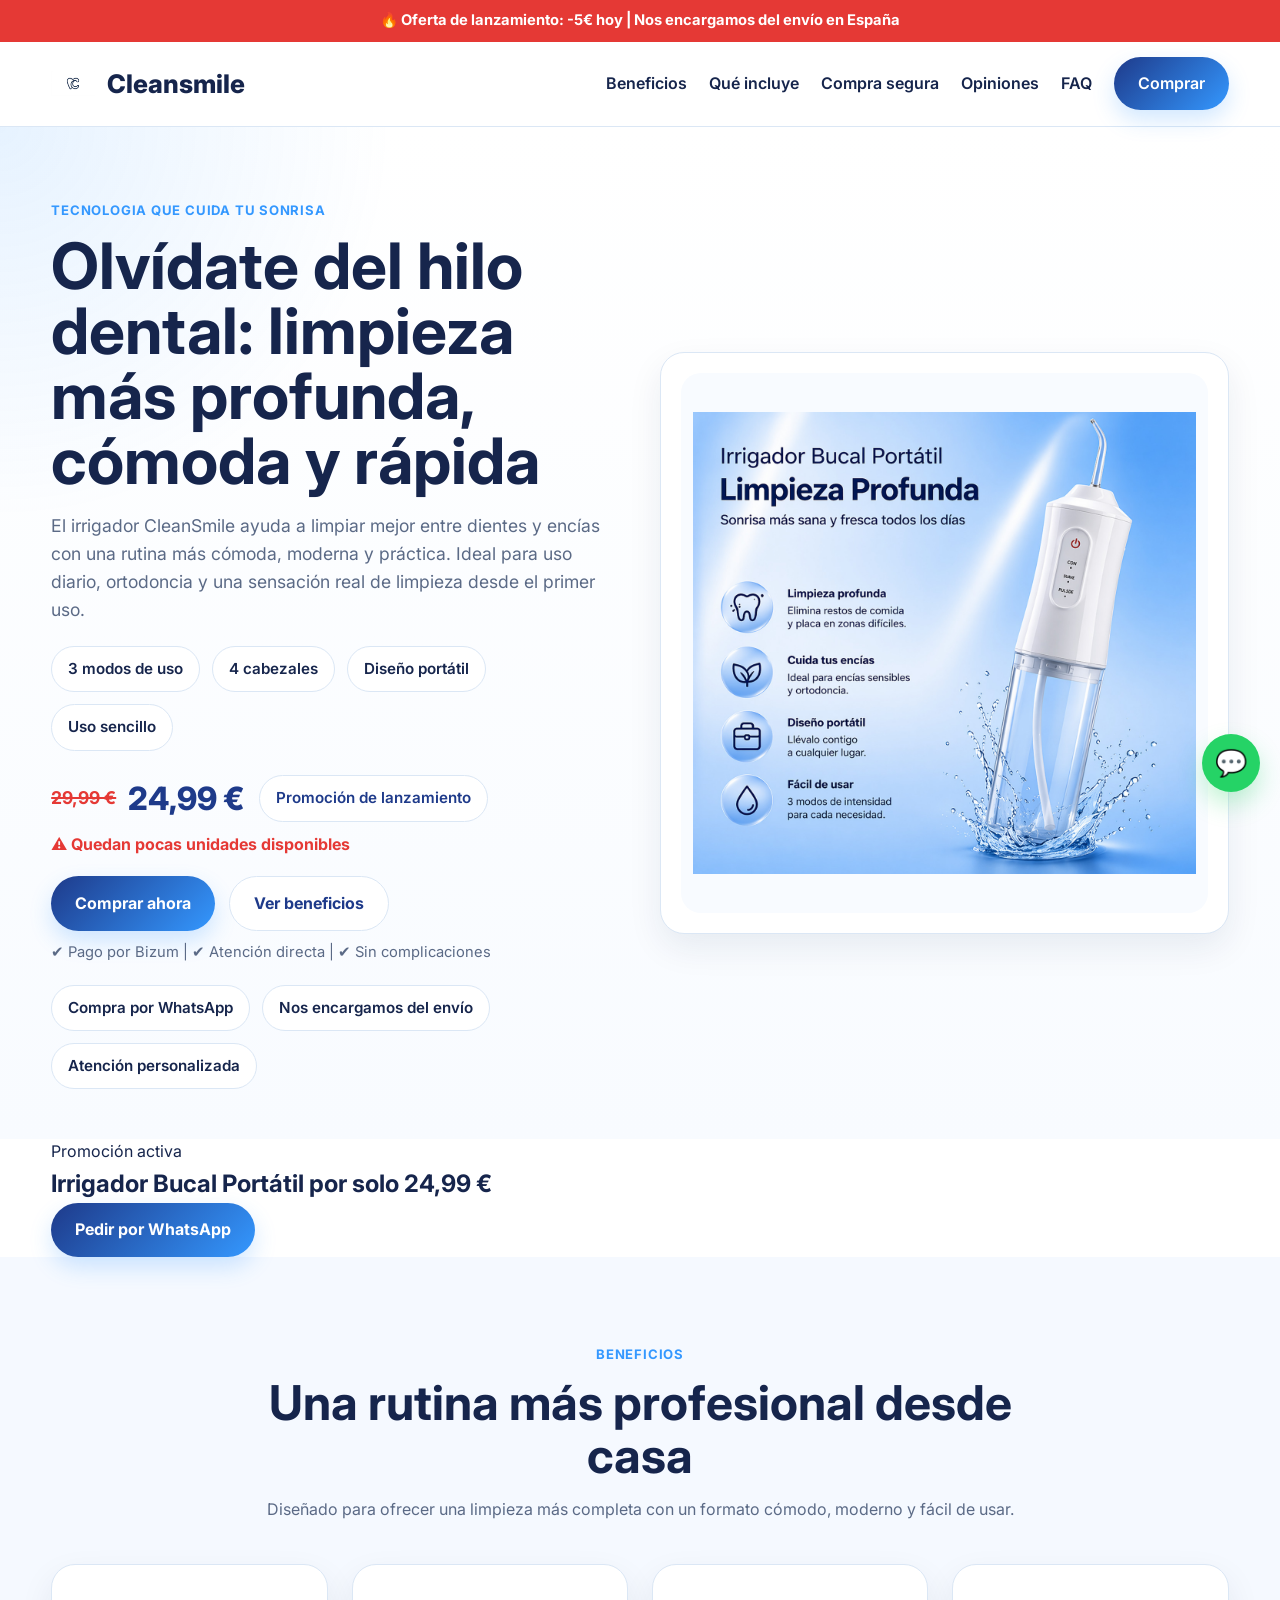
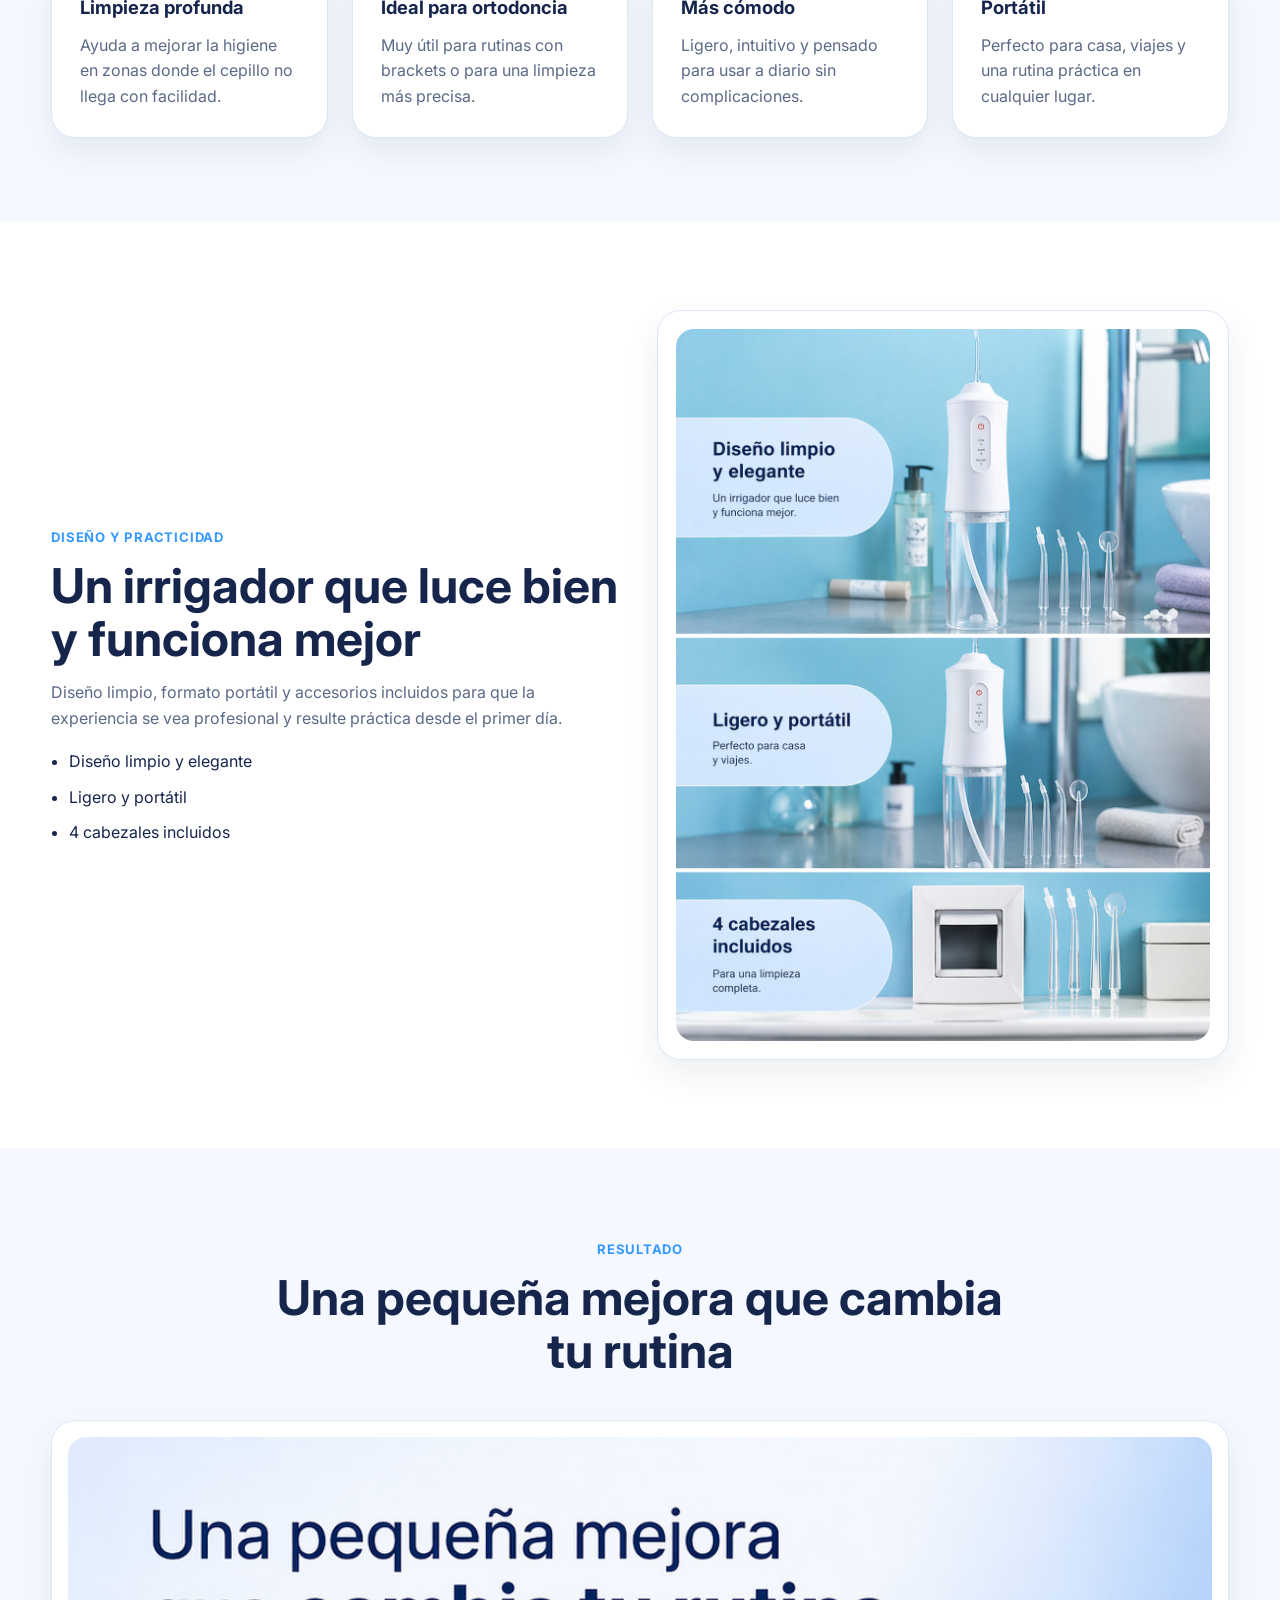
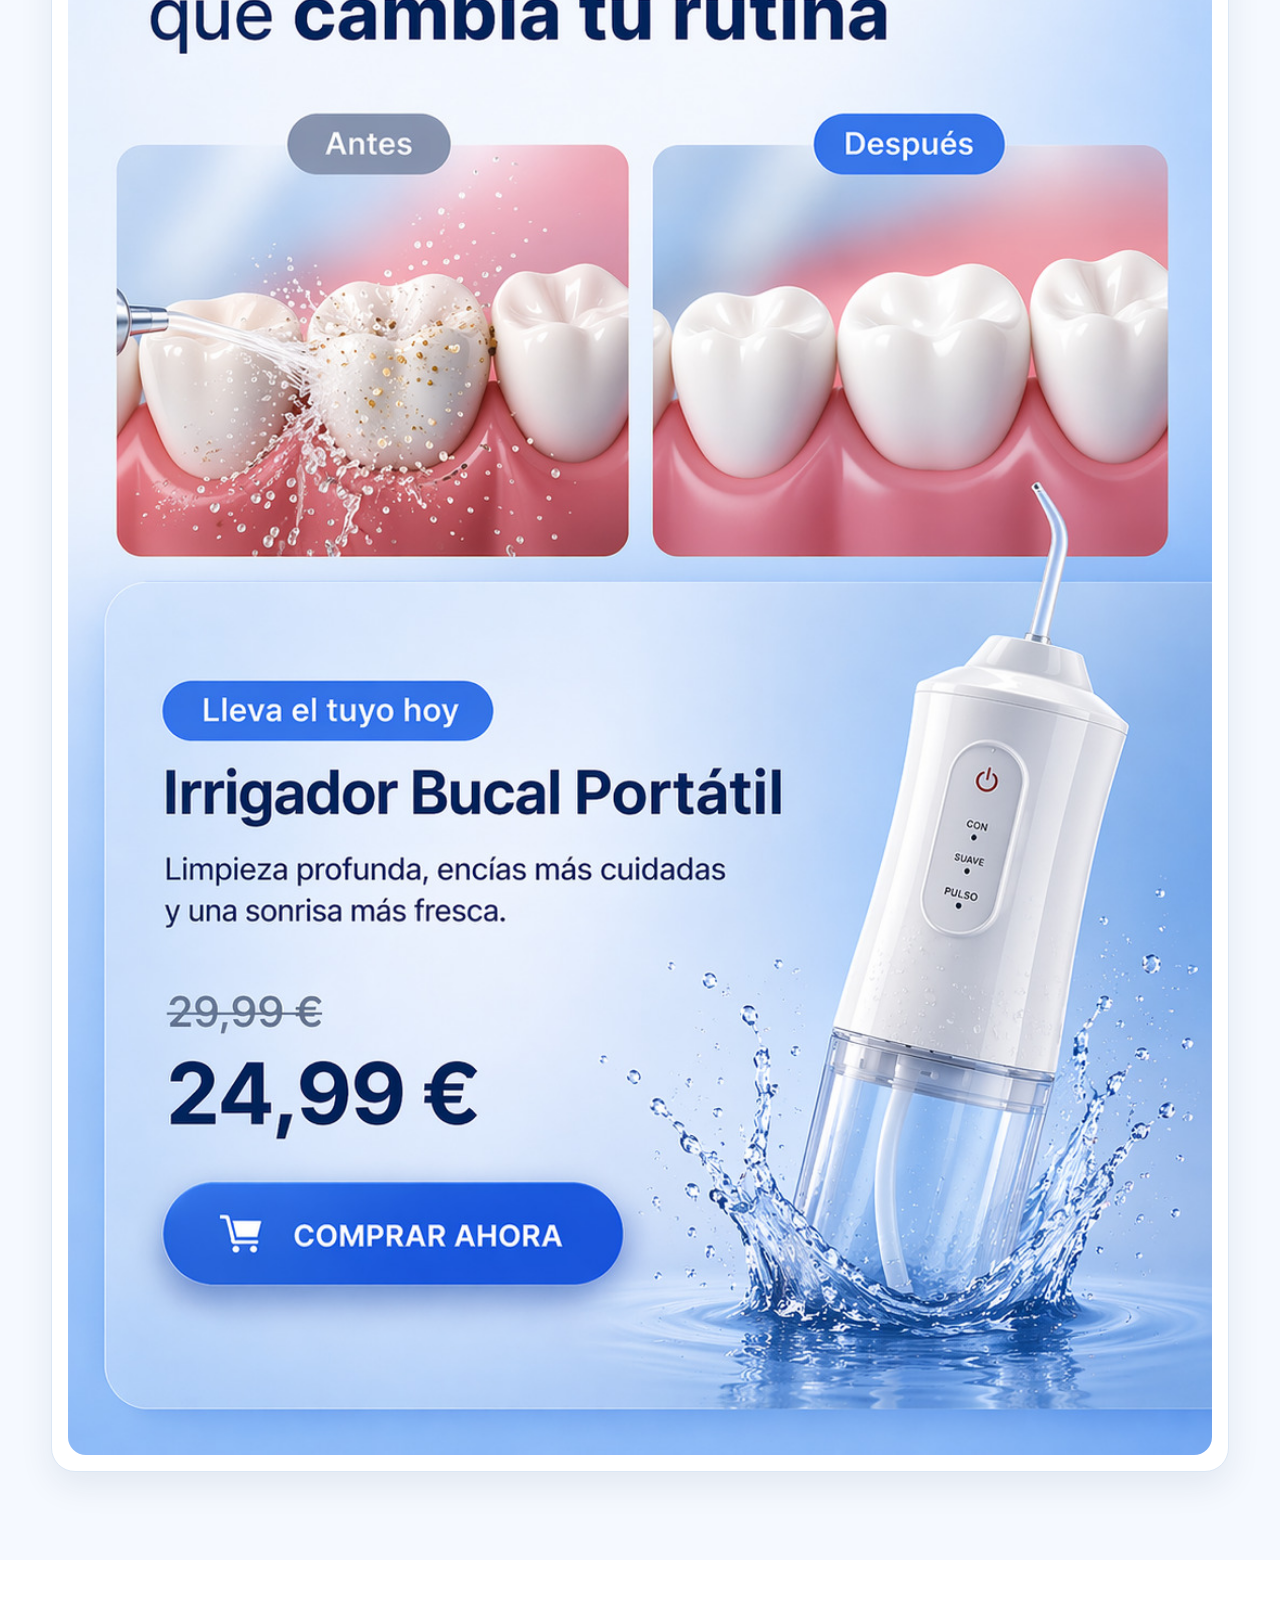
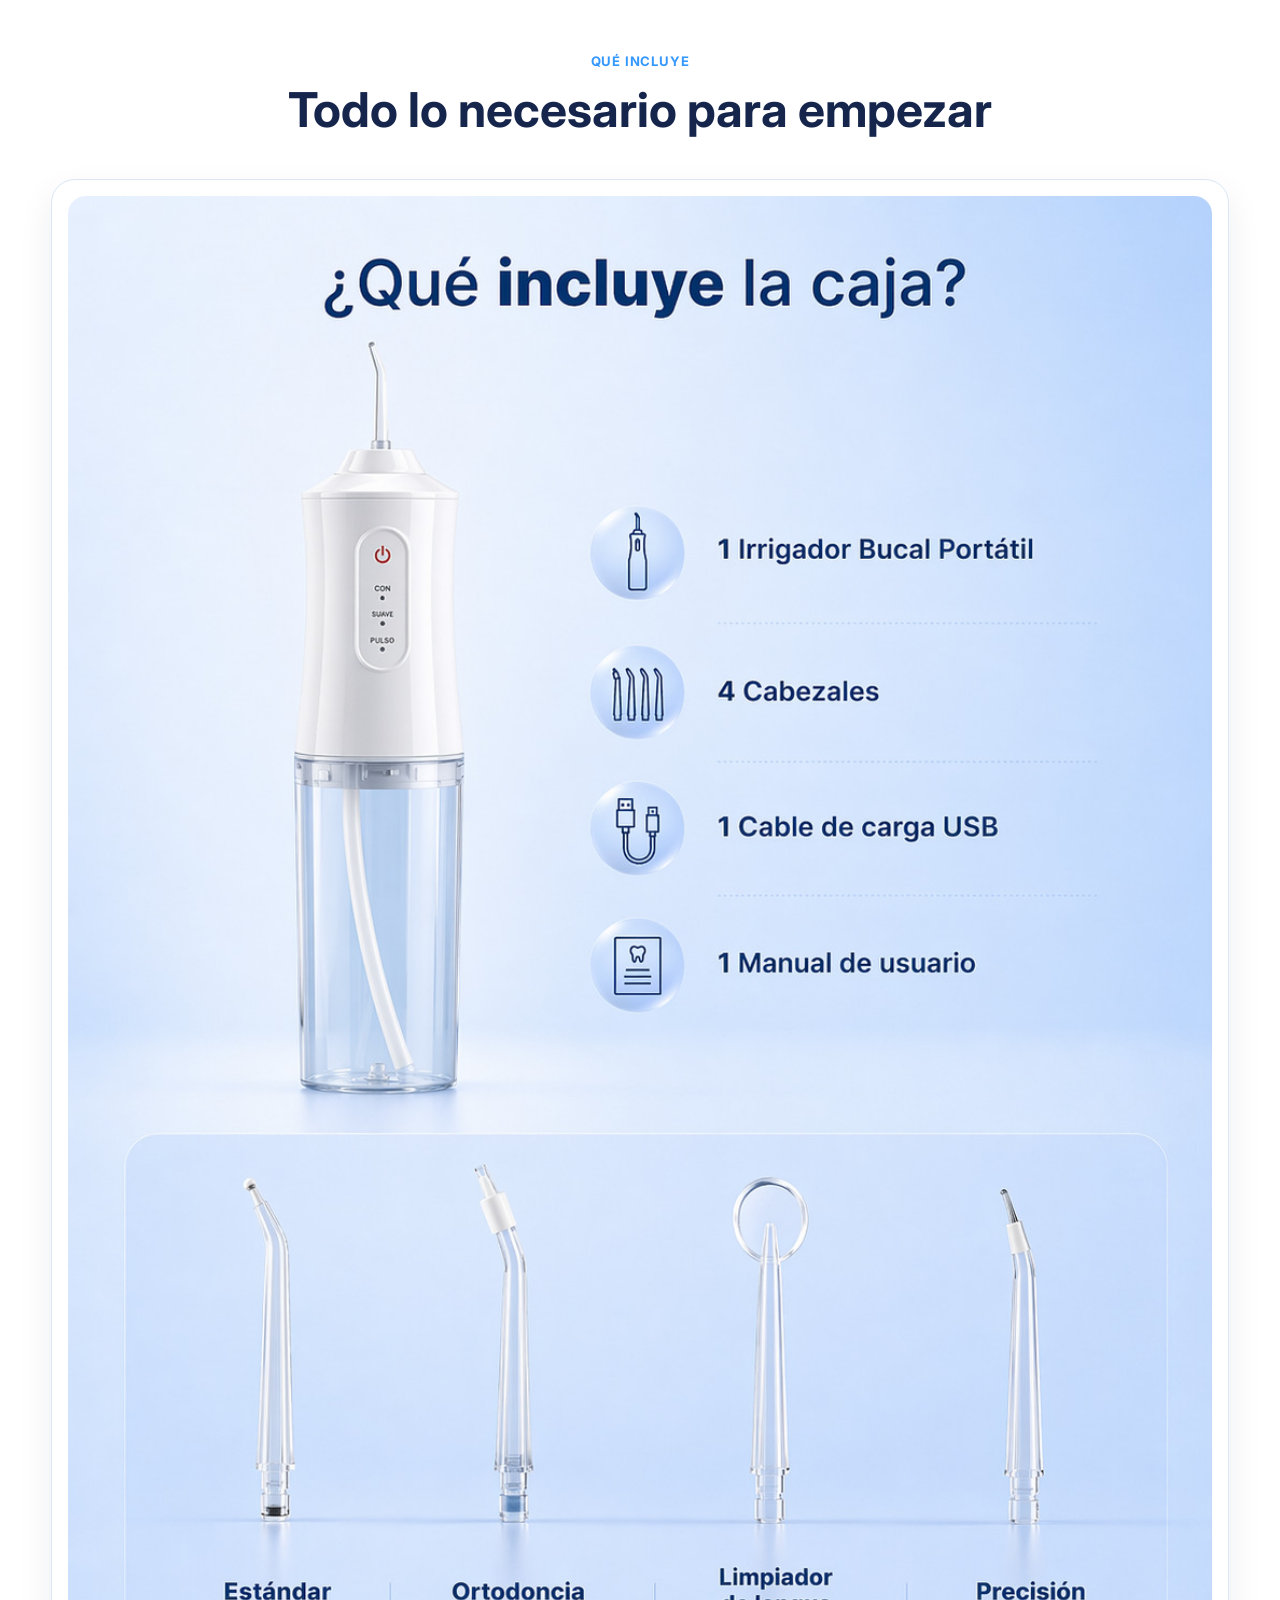
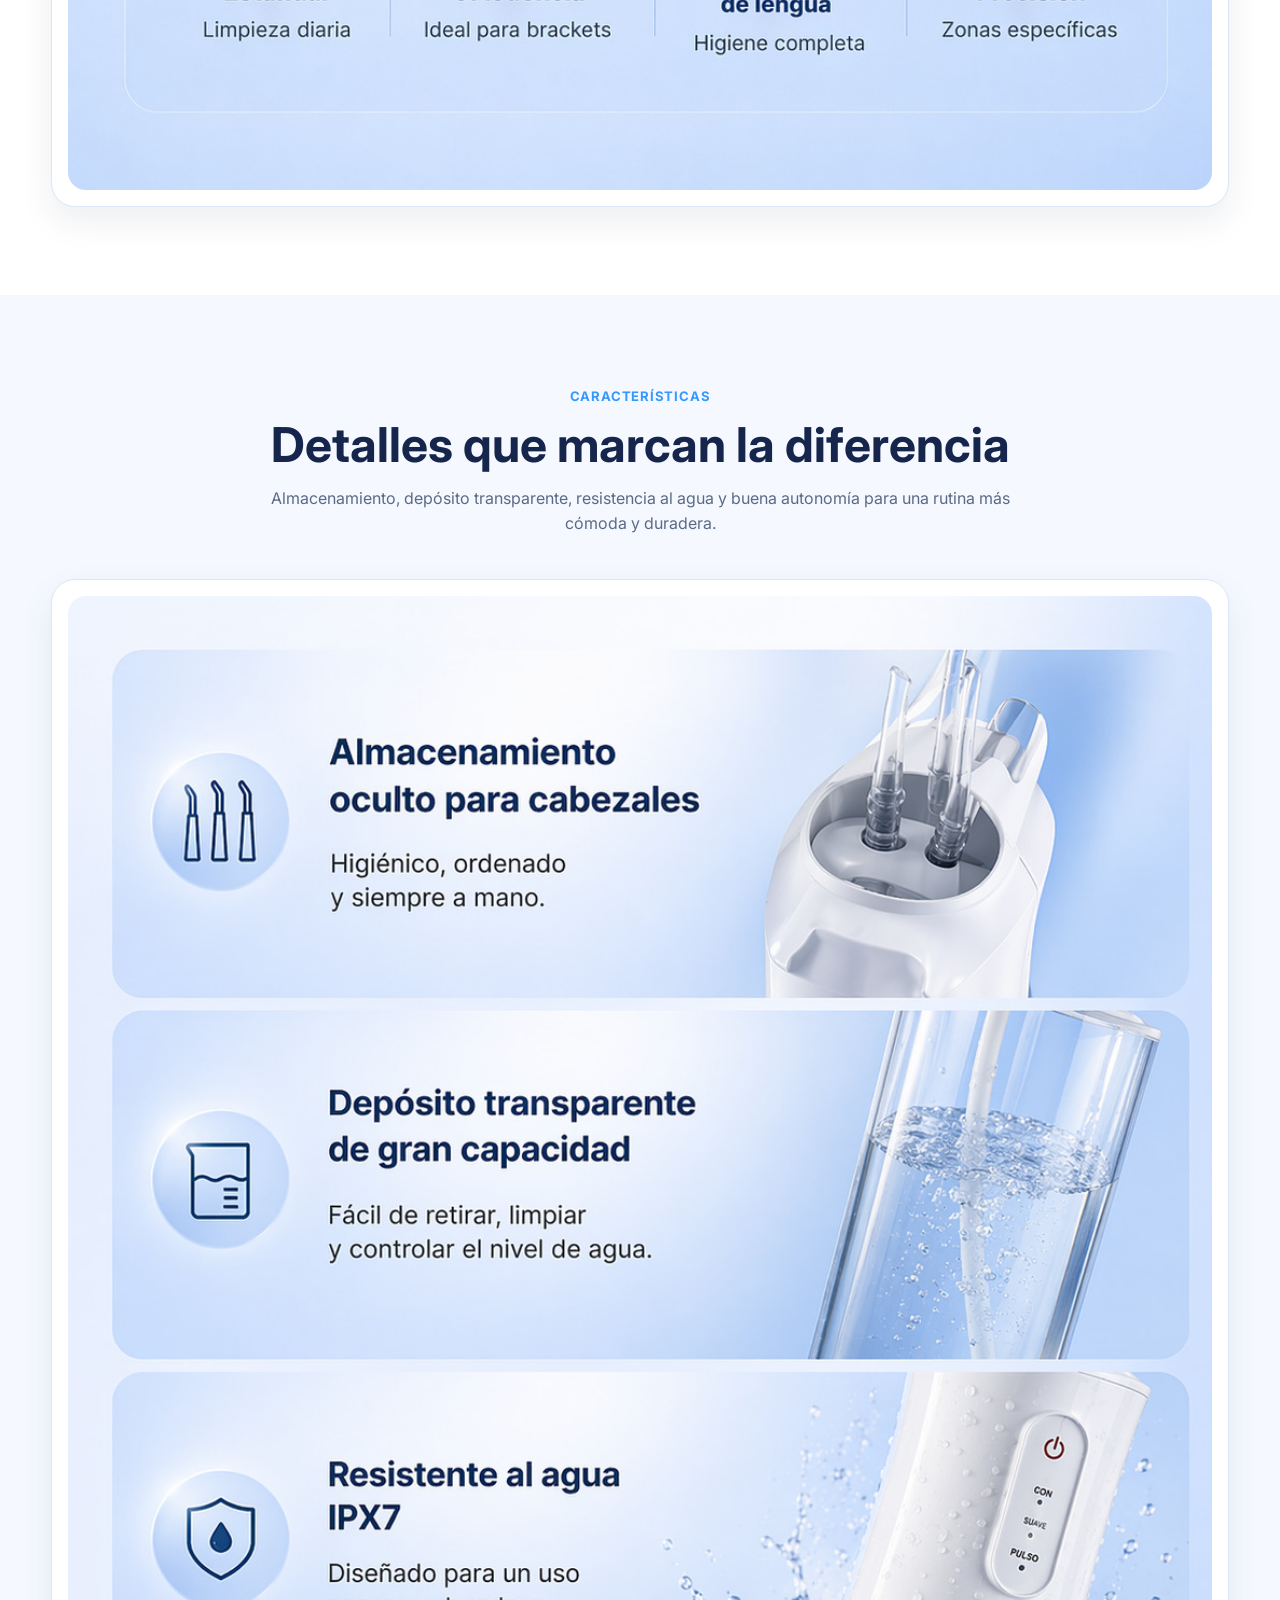
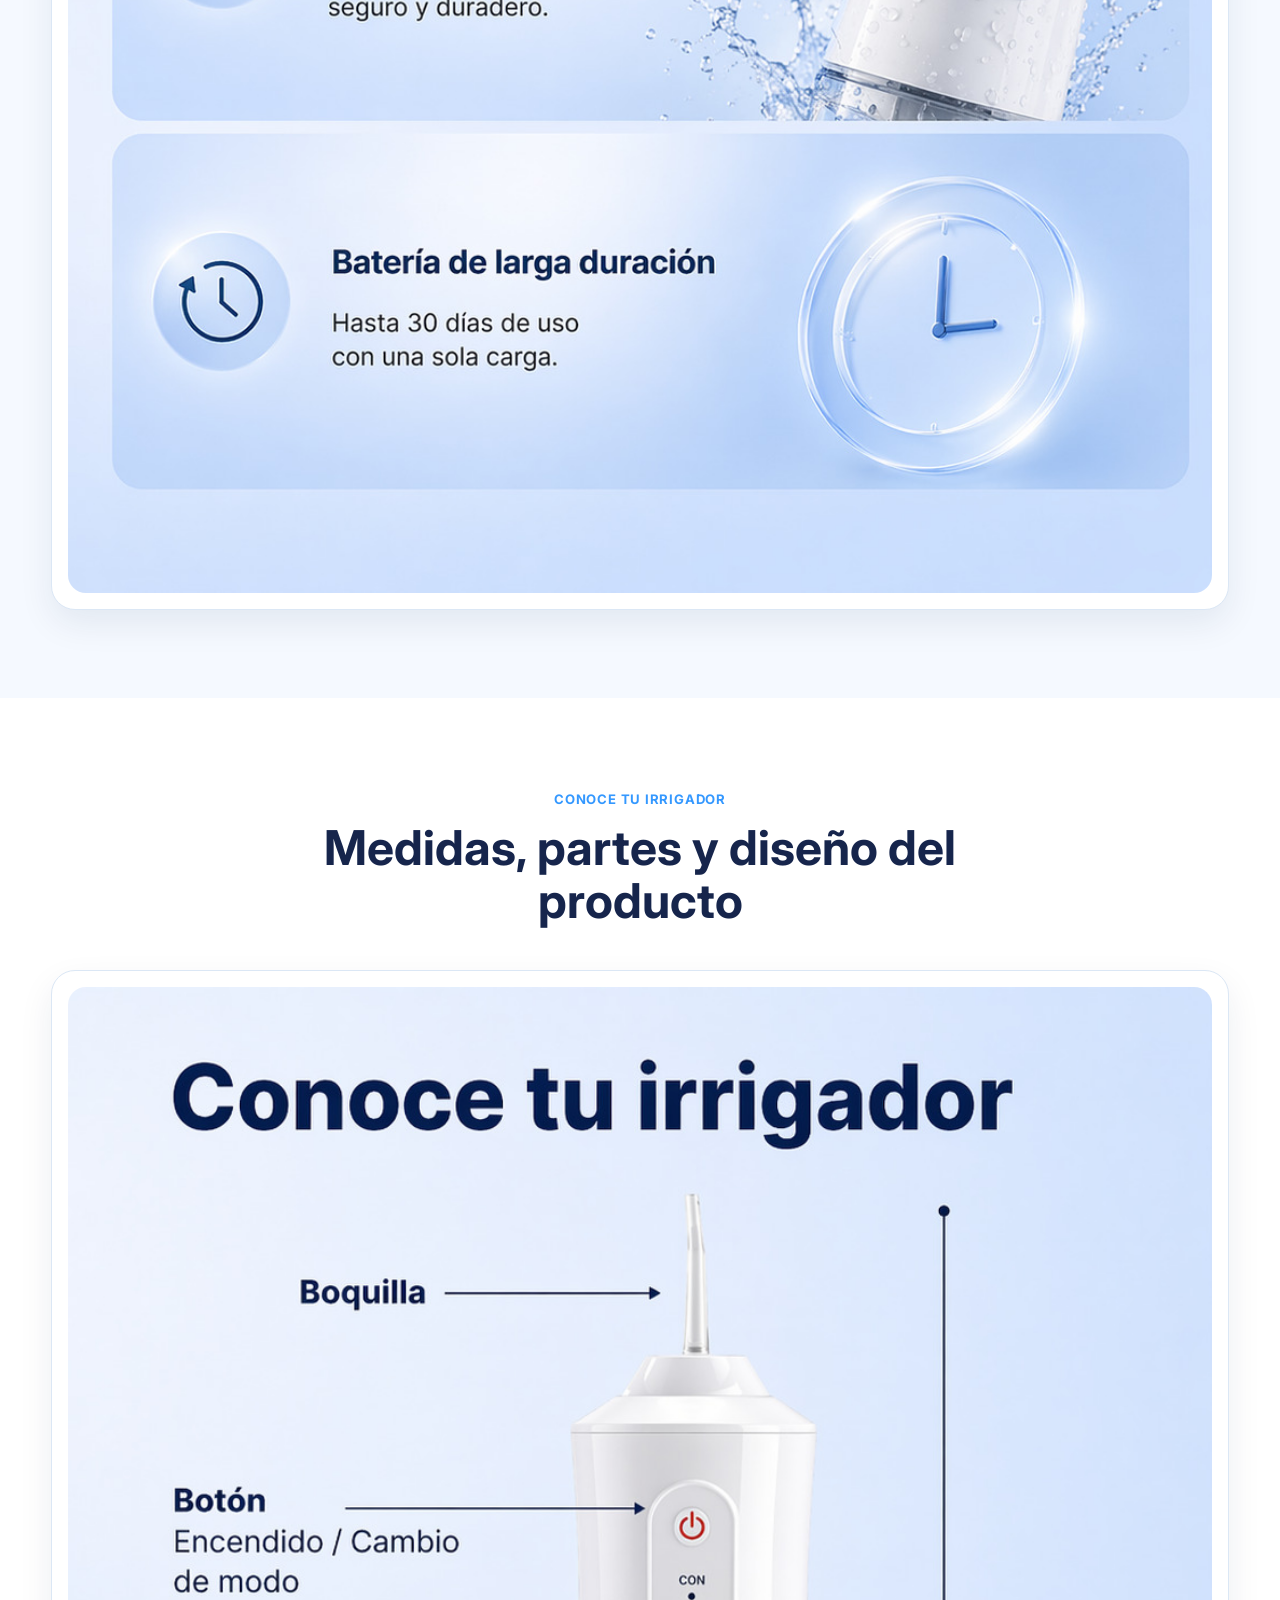
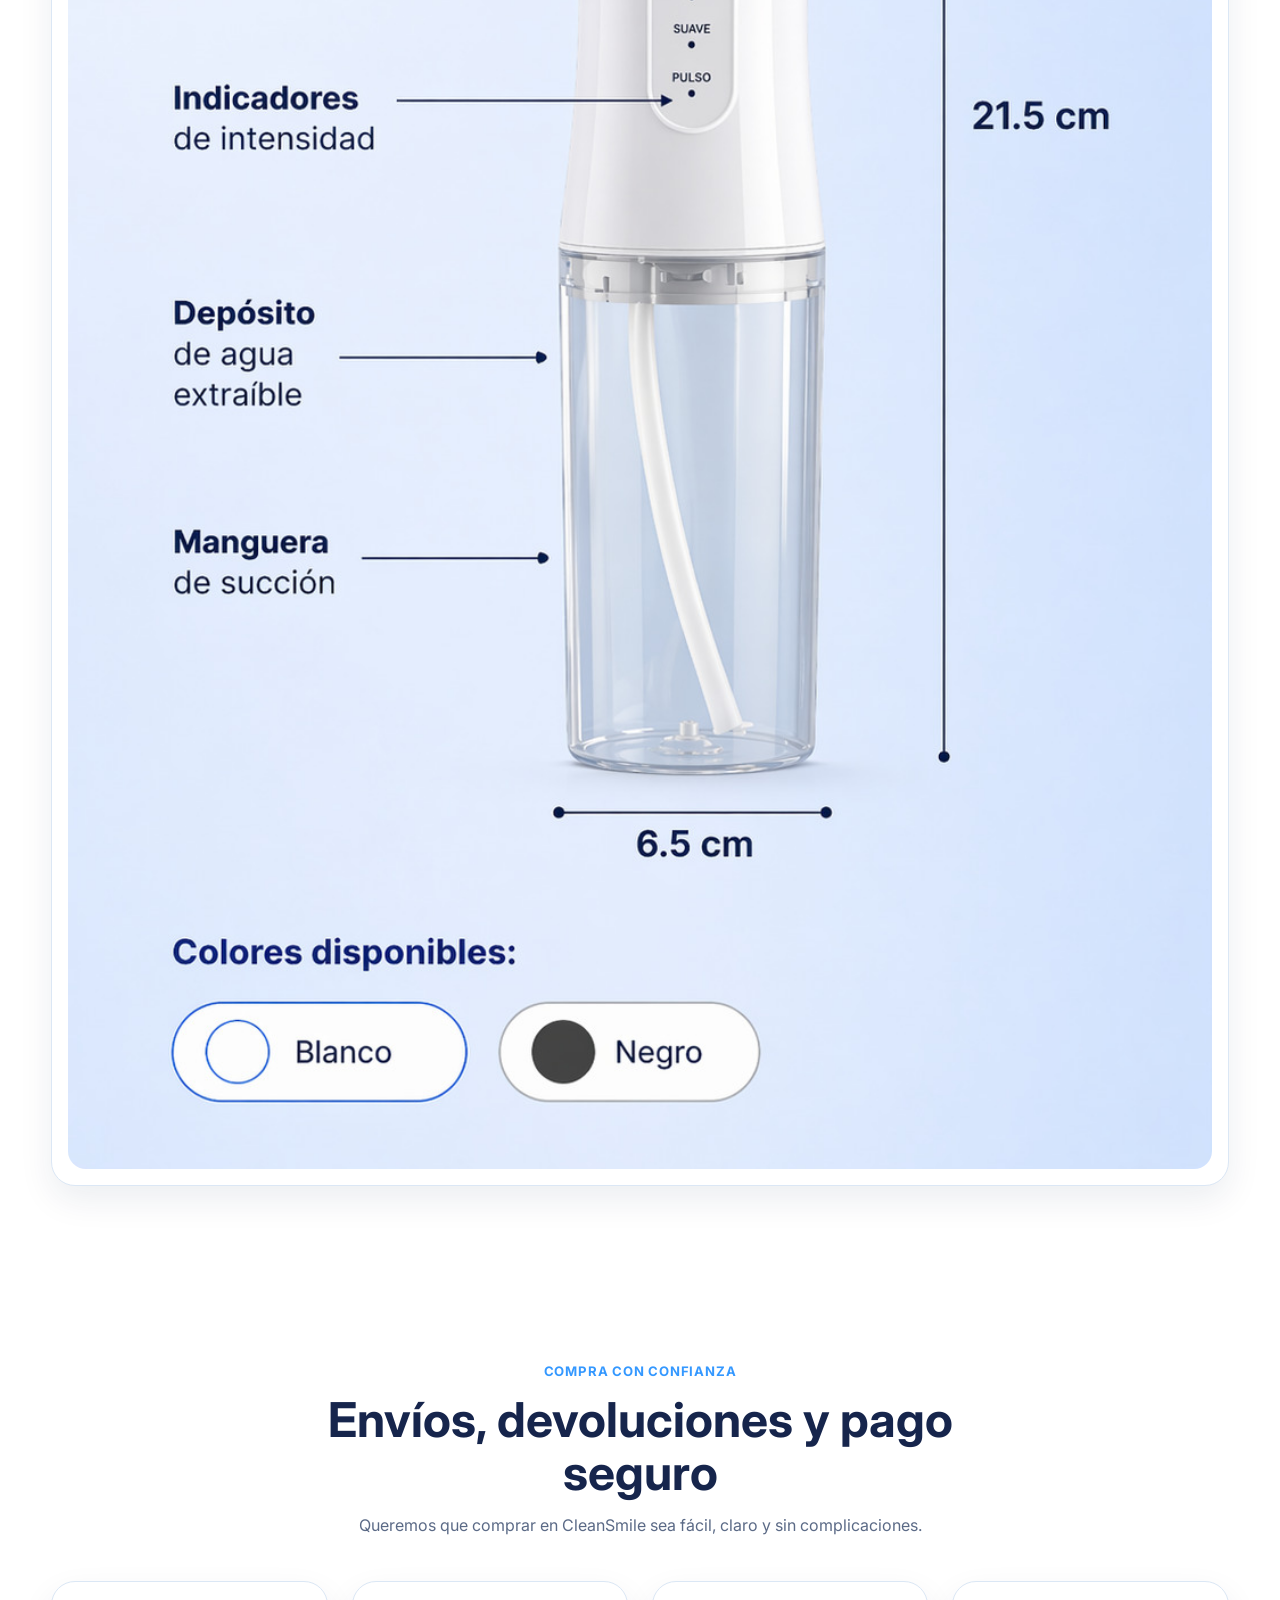
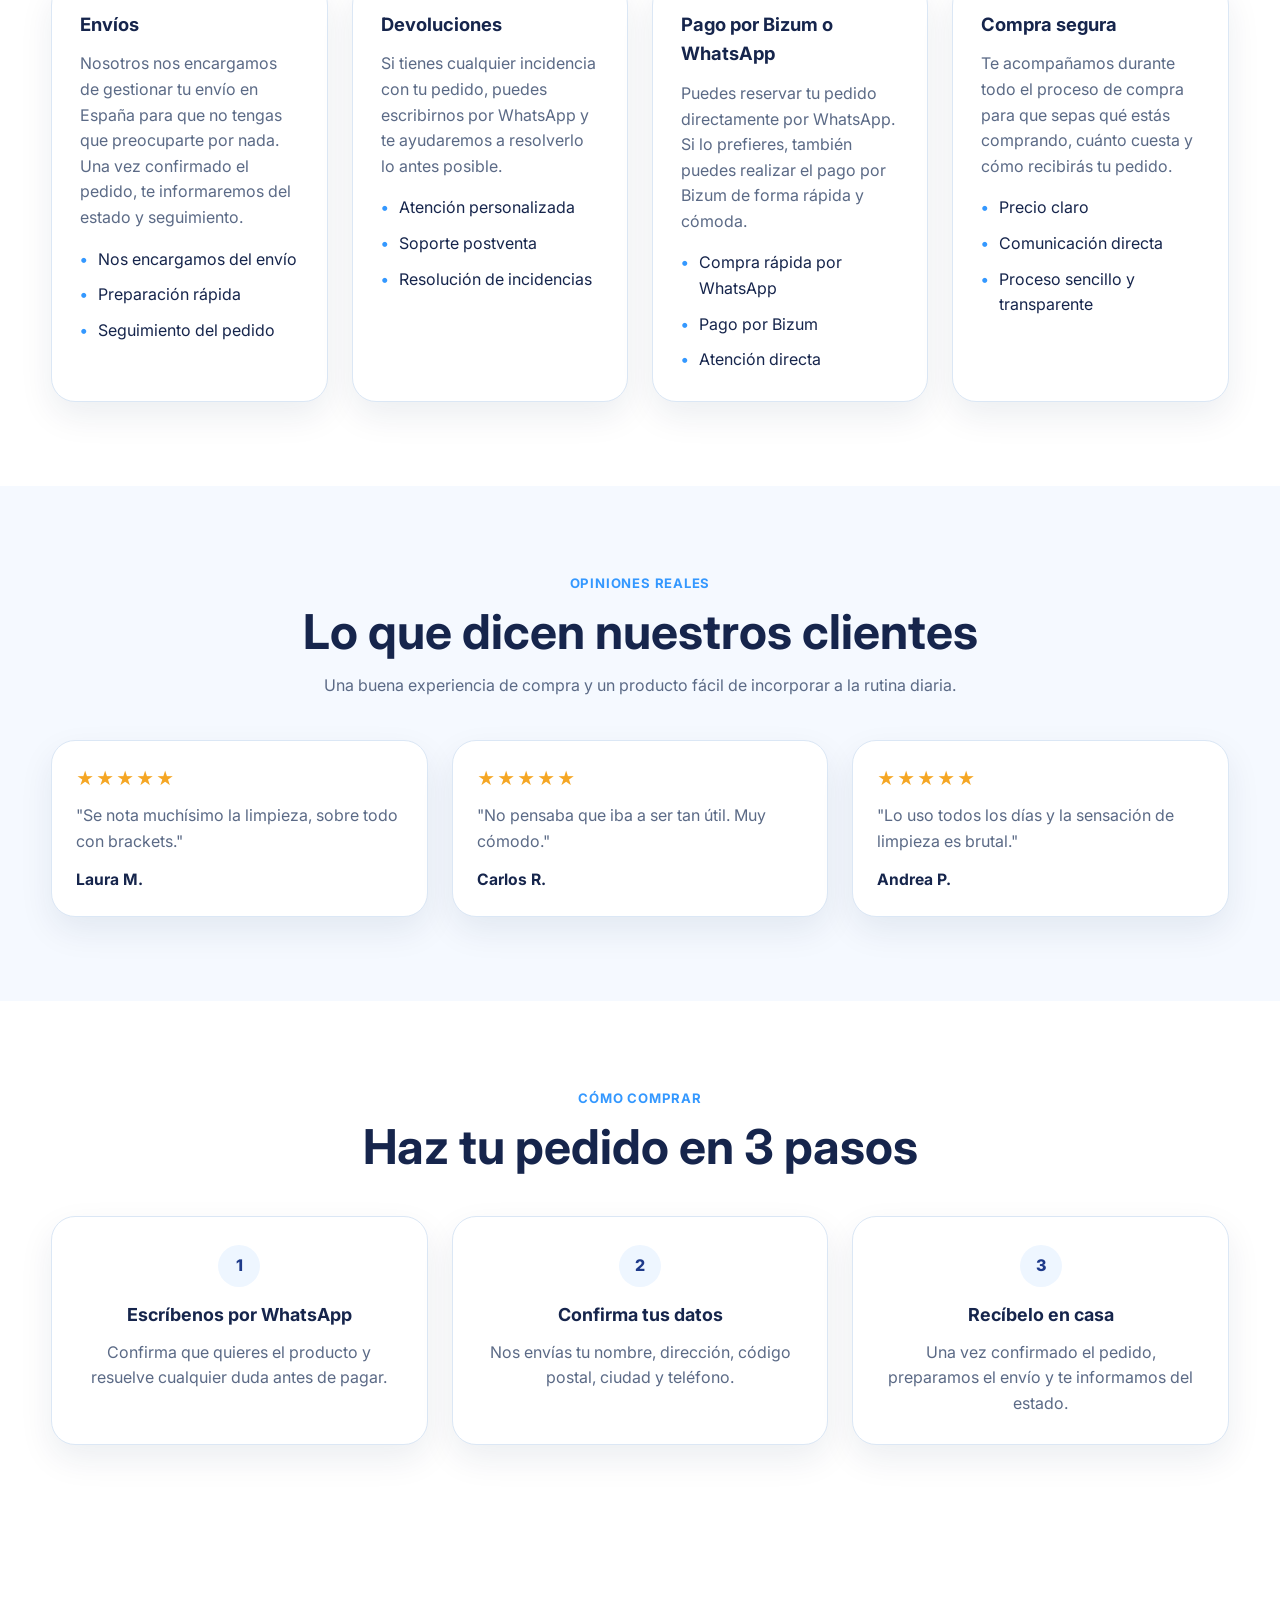
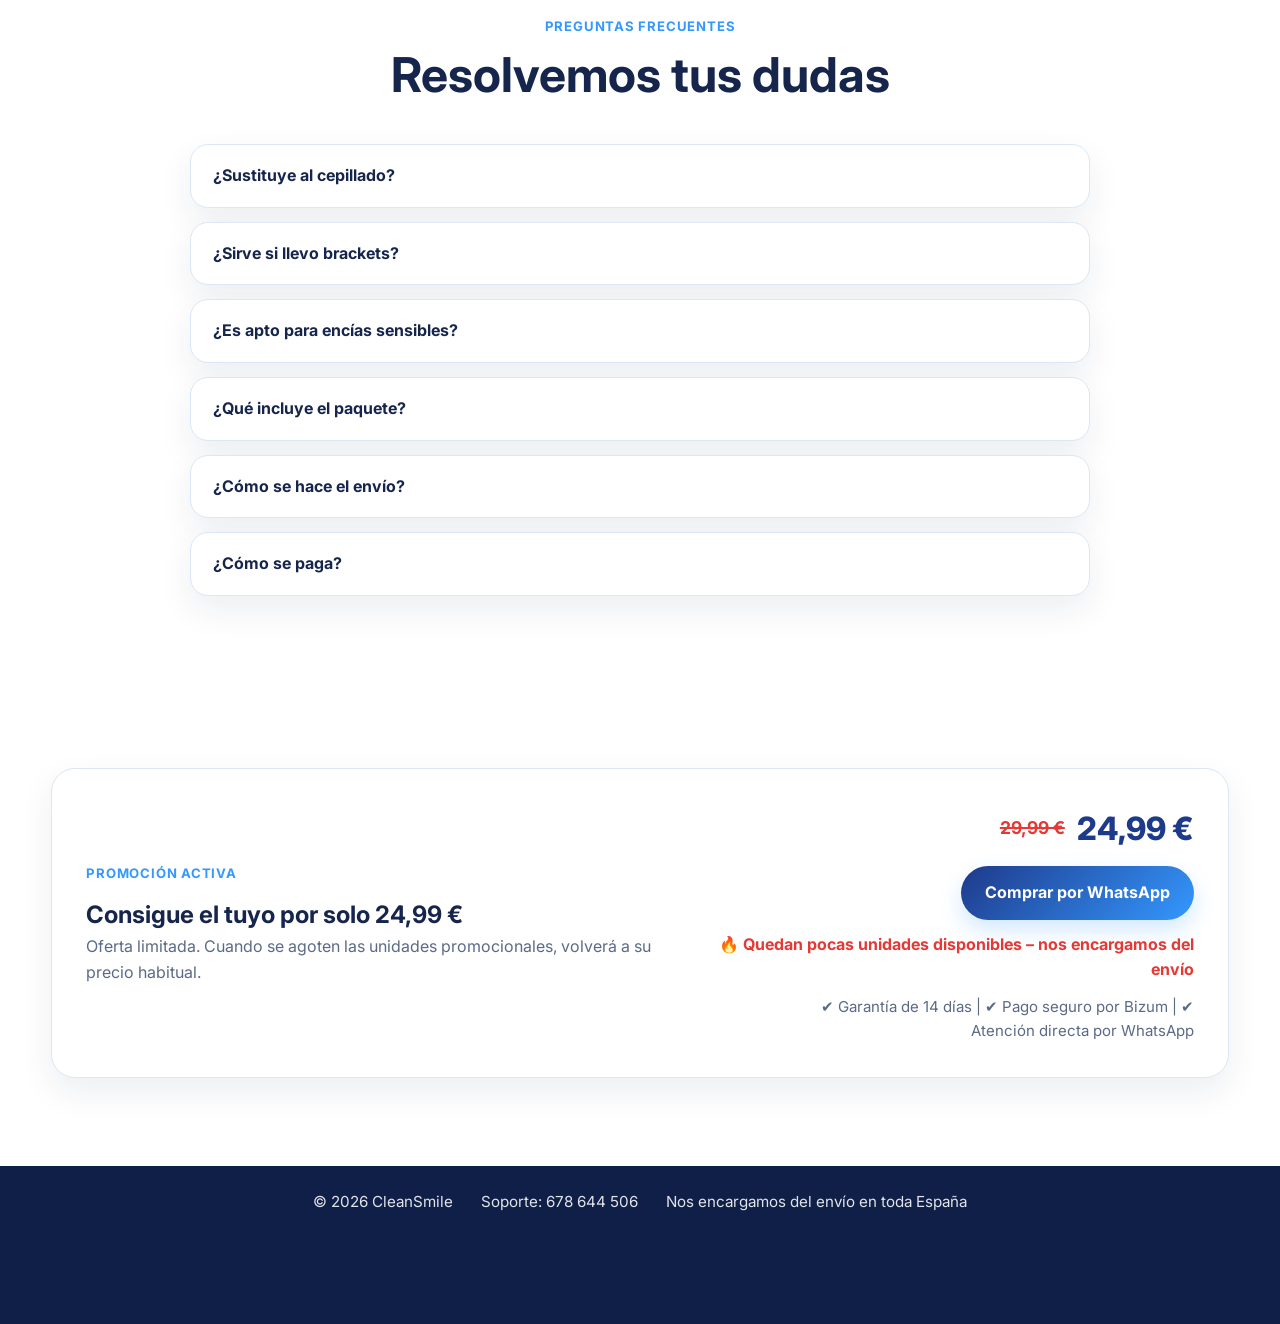
==== commit acb5f52c: "Update promotional text and improve clarity" ====
--- a/index.html
+++ b/index.html
@@ -21,7 +21,7 @@
 </head>
 <body>
   <div class="top-bar">
-    🔥 Oferta de lanzamiento: -5€ hoy | Envío rápido en España
+    🔥 Oferta de lanzamiento: -5€ hoy | Nos encargamos del envío en España
   </div>
 
   <header class="header">
@@ -47,12 +47,13 @@
   </header>
 
   <main>
+    <!-- HERO -->
     <section class="hero" id="inicio">
       <div class="container hero-grid">
         <div class="hero-copy">
           <span class="eyebrow">Tecnologia que cuida tu sonrisa</span>
 
-          <h1>Olvídate del hilo dental: limpieza profesional en casa en 60 segundos</h1>
+          <h1>Olvídate del hilo dental: limpieza más profunda, cómoda y rápida</h1>
 
           <p class="hero-text">
             El irrigador CleanSmile ayuda a limpiar mejor entre dientes y encías
@@ -76,7 +77,7 @@
           </div>
 
           <div class="stock-warning">
-            ⚠️ Quedan pocas unidades en stock
+            ⚠️ Quedan pocas unidades disponibles
           </div>
 
           <div class="hero-actions">
@@ -89,15 +90,15 @@
               Comprar ahora
             </a>
 
-            <a href="#beneficios" class="btn btn-secondary">Ver detalles</a>
-          </div>
-
-          <p class="safe-note">✔ Pago seguro | ✔ Atención directa | ✔ Sin complicaciones</p>
+            <a href="#beneficios" class="btn btn-secondary">Ver beneficios</a>
+          </div>
+
+          <p class="safe-note">✔ Pago por Bizum | ✔ Atención directa | ✔ Sin complicaciones</p>
 
           <div class="trust-row">
             <div>Compra por WhatsApp</div>
-            <div>Pago por Bizum</div>
             <div>Nos encargamos del envío</div>
+            <div>Atención personalizada</div>
           </div>
         </div>
 
@@ -113,6 +114,25 @@
       </div>
     </section>
 
+    <!-- CTA CORTO -->
+    <section class="mini-cta">
+      <div class="container mini-cta-box">
+        <div>
+          <p class="mini-cta-label">Promoción activa</p>
+          <h2>Irrigador Bucal Portátil por solo 24,99 €</h2>
+        </div>
+        <a
+          href="https://wa.me/34678644506?text=Hola,%20quiero%20comprar%20el%20Irrigador%20Bucal%20Port%C3%A1til%20CleanSmile%20por%2024,99%E2%82%AC"
+          class="btn btn-primary"
+          target="_blank"
+          rel="noopener noreferrer"
+        >
+          Pedir por WhatsApp
+        </a>
+      </div>
+    </section>
+
+    <!-- BENEFICIOS -->
     <section class="section section-soft" id="beneficios">
       <div class="container">
         <div class="section-heading">
@@ -148,6 +168,7 @@
       </div>
     </section>
 
+    <!-- PRUEBA VISUAL -->
     <section class="image-section">
       <div class="container image-section-grid">
         <div class="image-copy">
@@ -174,6 +195,41 @@
       </div>
     </section>
 
+    <!-- RESULTADO -->
+    <section class="full-image-section section-soft">
+      <div class="container">
+        <div class="section-heading">
+          <span class="eyebrow">Resultado</span>
+          <h2>Una pequeña mejora que cambia tu rutina</h2>
+        </div>
+
+        <div class="poster-card">
+          <img
+            src="img/antes-despues.jpg"
+            alt="Antes y después con irrigador CleanSmile"
+          />
+        </div>
+      </div>
+    </section>
+
+    <!-- QUÉ INCLUYE -->
+    <section class="full-image-section" id="incluye">
+      <div class="container">
+        <div class="section-heading">
+          <span class="eyebrow">Qué incluye</span>
+          <h2>Todo lo necesario para empezar</h2>
+        </div>
+
+        <div class="poster-card">
+          <img
+            src="img/incluye.jpg"
+            alt="Qué incluye la caja del irrigador CleanSmile"
+          />
+        </div>
+      </div>
+    </section>
+
+    <!-- DETALLES -->
     <section class="full-image-section section-soft">
       <div class="container">
         <div class="section-heading">
@@ -194,23 +250,8 @@
       </div>
     </section>
 
-    <section class="full-image-section" id="incluye">
-      <div class="container">
-        <div class="section-heading">
-          <span class="eyebrow">Qué incluye</span>
-          <h2>Todo lo necesario para empezar</h2>
-        </div>
-
-        <div class="poster-card">
-          <img
-            src="img/incluye.jpg"
-            alt="Qué incluye la caja del irrigador CleanSmile"
-          />
-        </div>
-      </div>
-    </section>
-
-    <section class="full-image-section section-soft">
+    <!-- FICHA TÉCNICA -->
+    <section class="full-image-section">
       <div class="container">
         <div class="section-heading">
           <span class="eyebrow">Conoce tu irrigador</span>
@@ -226,69 +267,7 @@
       </div>
     </section>
 
-    <section class="full-image-section">
-      <div class="container">
-        <div class="section-heading">
-          <span class="eyebrow">Vista completa</span>
-          <h2>Una presentación visual potente del producto</h2>
-        </div>
-
-        <div class="poster-card">
-          <img
-            src="img/detalle2.jpg"
-            alt="Collage completo del irrigador CleanSmile"
-          />
-        </div>
-      </div>
-    </section>
-
-    <section class="full-image-section section-soft">
-      <div class="container">
-        <div class="section-heading">
-          <span class="eyebrow">Resultado</span>
-          <h2>Una pequeña mejora que cambia tu rutina</h2>
-        </div>
-
-        <div class="poster-card">
-          <img
-            src="img/antes-despues.jpg"
-            alt="Antes y después con irrigador CleanSmile"
-          />
-        </div>
-      </div>
-    </section>
-
-    <section class="section">
-      <div class="container">
-        <div class="section-heading">
-          <span class="eyebrow">Confianza</span>
-          <h2>Todo pensado para que la compra sea sencilla</h2>
-        </div>
-
-        <div class="info-grid">
-          <article class="info-card">
-            <h3>Web en español</h3>
-            <p>Contenido claro, directo y orientado a cliente en España.</p>
-          </article>
-
-          <article class="info-card">
-            <h3>Compra por WhatsApp</h3>
-            <p>El cliente puede hacer preguntas y cerrar la compra sin fricción.</p>
-          </article>
-
-          <article class="info-card">
-            <h3>Envíos</h3>
-            <p>Nos encargamos de gestionar el envío y de informarte del seguimiento del pedido.</p>
-          </article>
-
-          <article class="info-card">
-            <h3>Imagen profesional</h3>
-            <p>Diseño visual limpio y serio para transmitir más confianza.</p>
-          </article>
-        </div>
-      </div>
-    </section>
-
+    <!-- CONFIANZA -->
     <section class="section trust-extra-section" id="confianza">
       <div class="container">
         <div class="section-heading">
@@ -356,6 +335,7 @@
       </div>
     </section>
 
+    <!-- OPINIONES -->
     <section class="section reviews-section" id="opiniones">
       <div class="container">
         <div class="section-heading">
@@ -388,6 +368,7 @@
       </div>
     </section>
 
+    <!-- CÓMO COMPRAR -->
     <section class="section section-soft how-buy-section">
       <div class="container">
         <div class="section-heading">
@@ -417,6 +398,7 @@
       </div>
     </section>
 
+    <!-- FAQ -->
     <section class="section" id="faq">
       <div class="container">
         <div class="section-heading">
@@ -461,6 +443,7 @@
       </div>
     </section>
 
+    <!-- CTA FINAL -->
     <section class="final-cta" id="comprar">
       <div class="container final-cta-card">
         <div class="final-copy">
@@ -487,7 +470,7 @@
             Comprar por WhatsApp
           </a>
 
-          <p class="urgencia">🔥 Quedan pocas unidades disponibles – envío en 24/48h</p>
+          <p class="urgencia">🔥 Quedan pocas unidades disponibles – nos encargamos del envío</p>
           <p class="garantia">✔ Garantía de 14 días | ✔ Pago seguro por Bizum | ✔ Atención directa por WhatsApp</p>
         </div>
       </div>
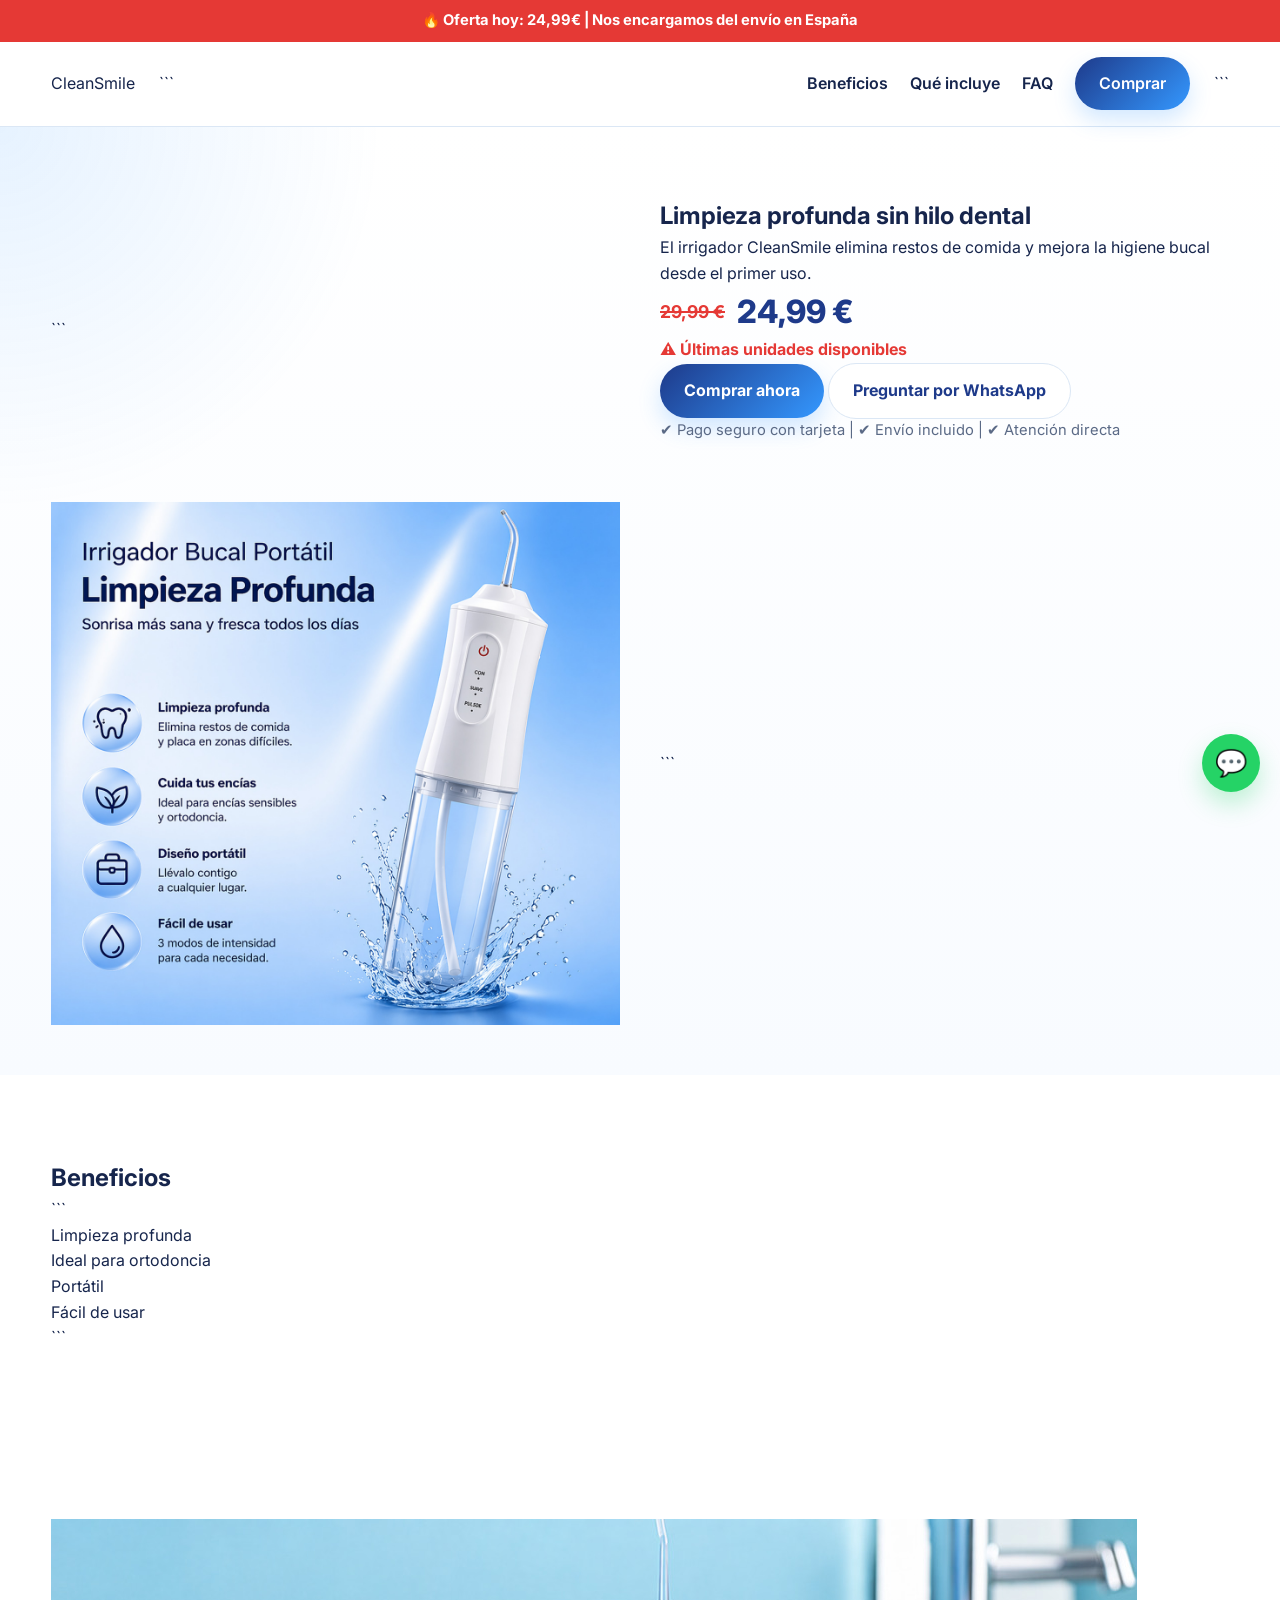
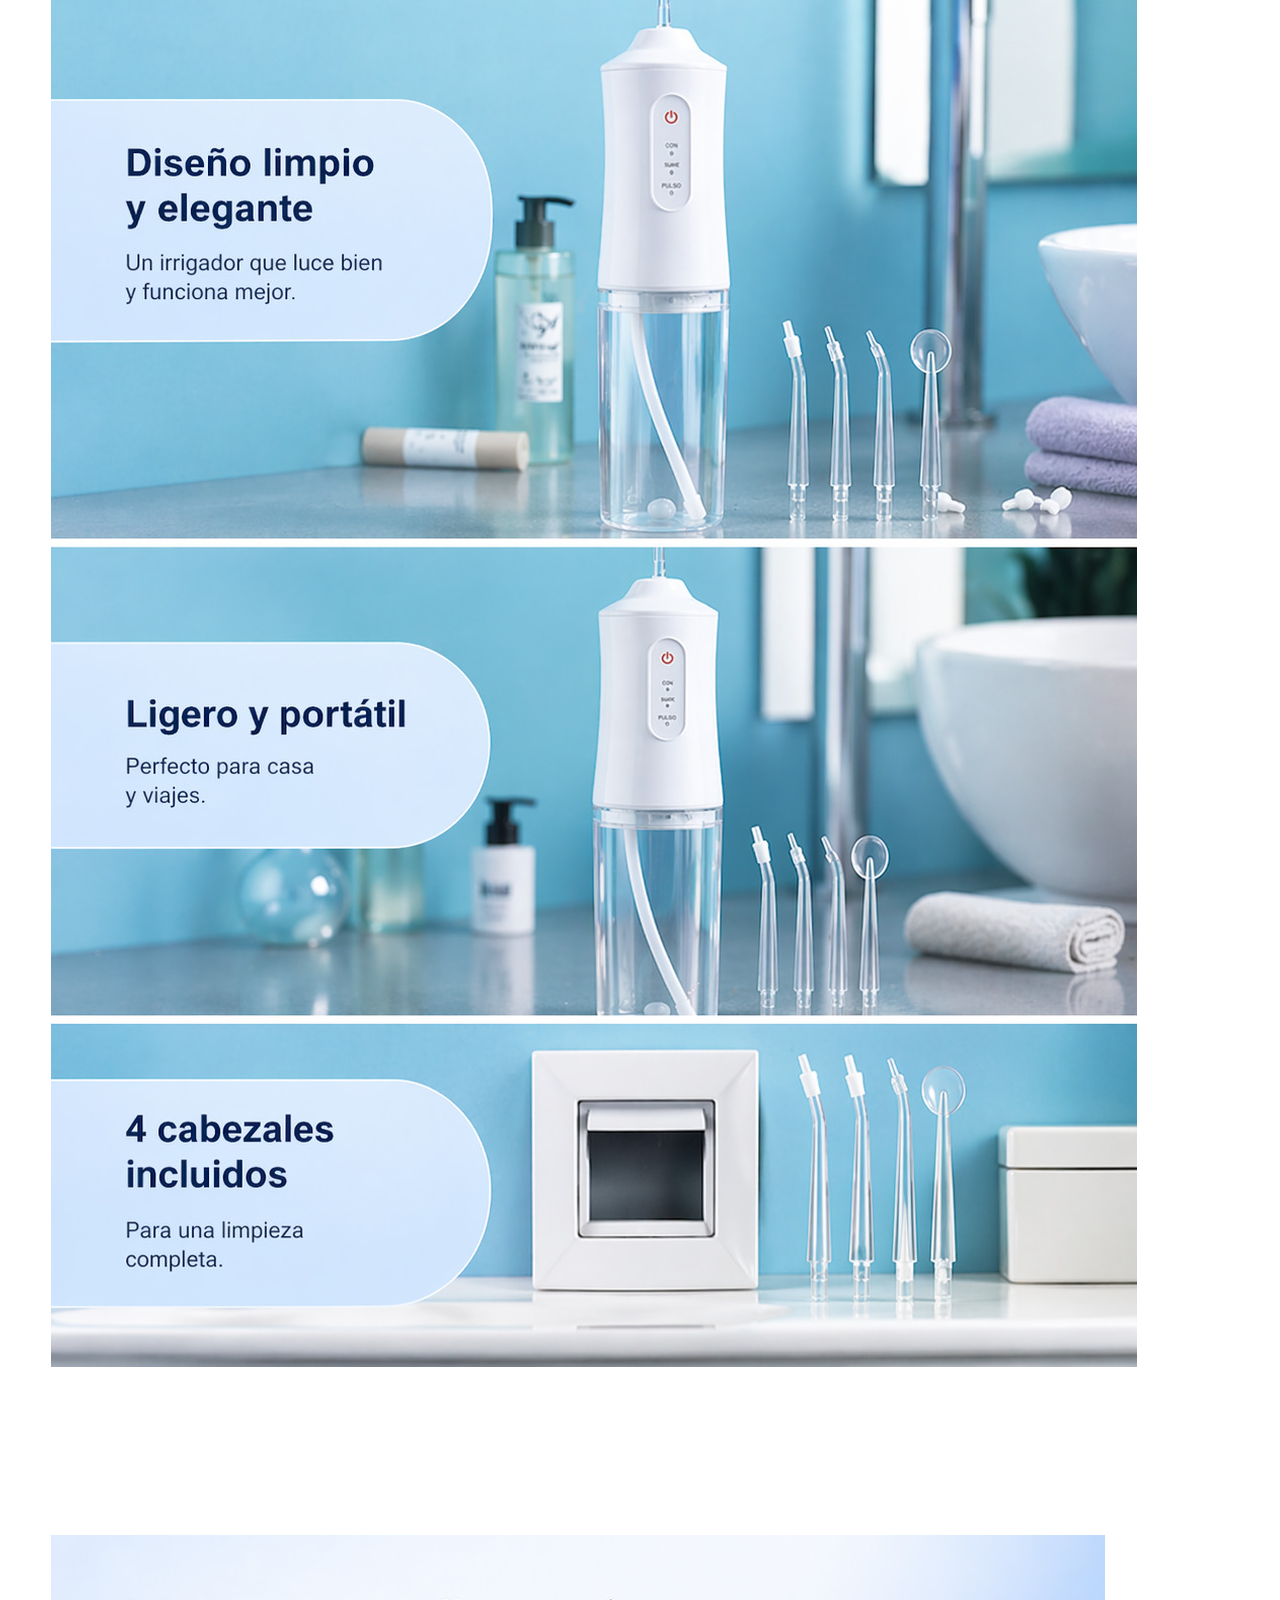
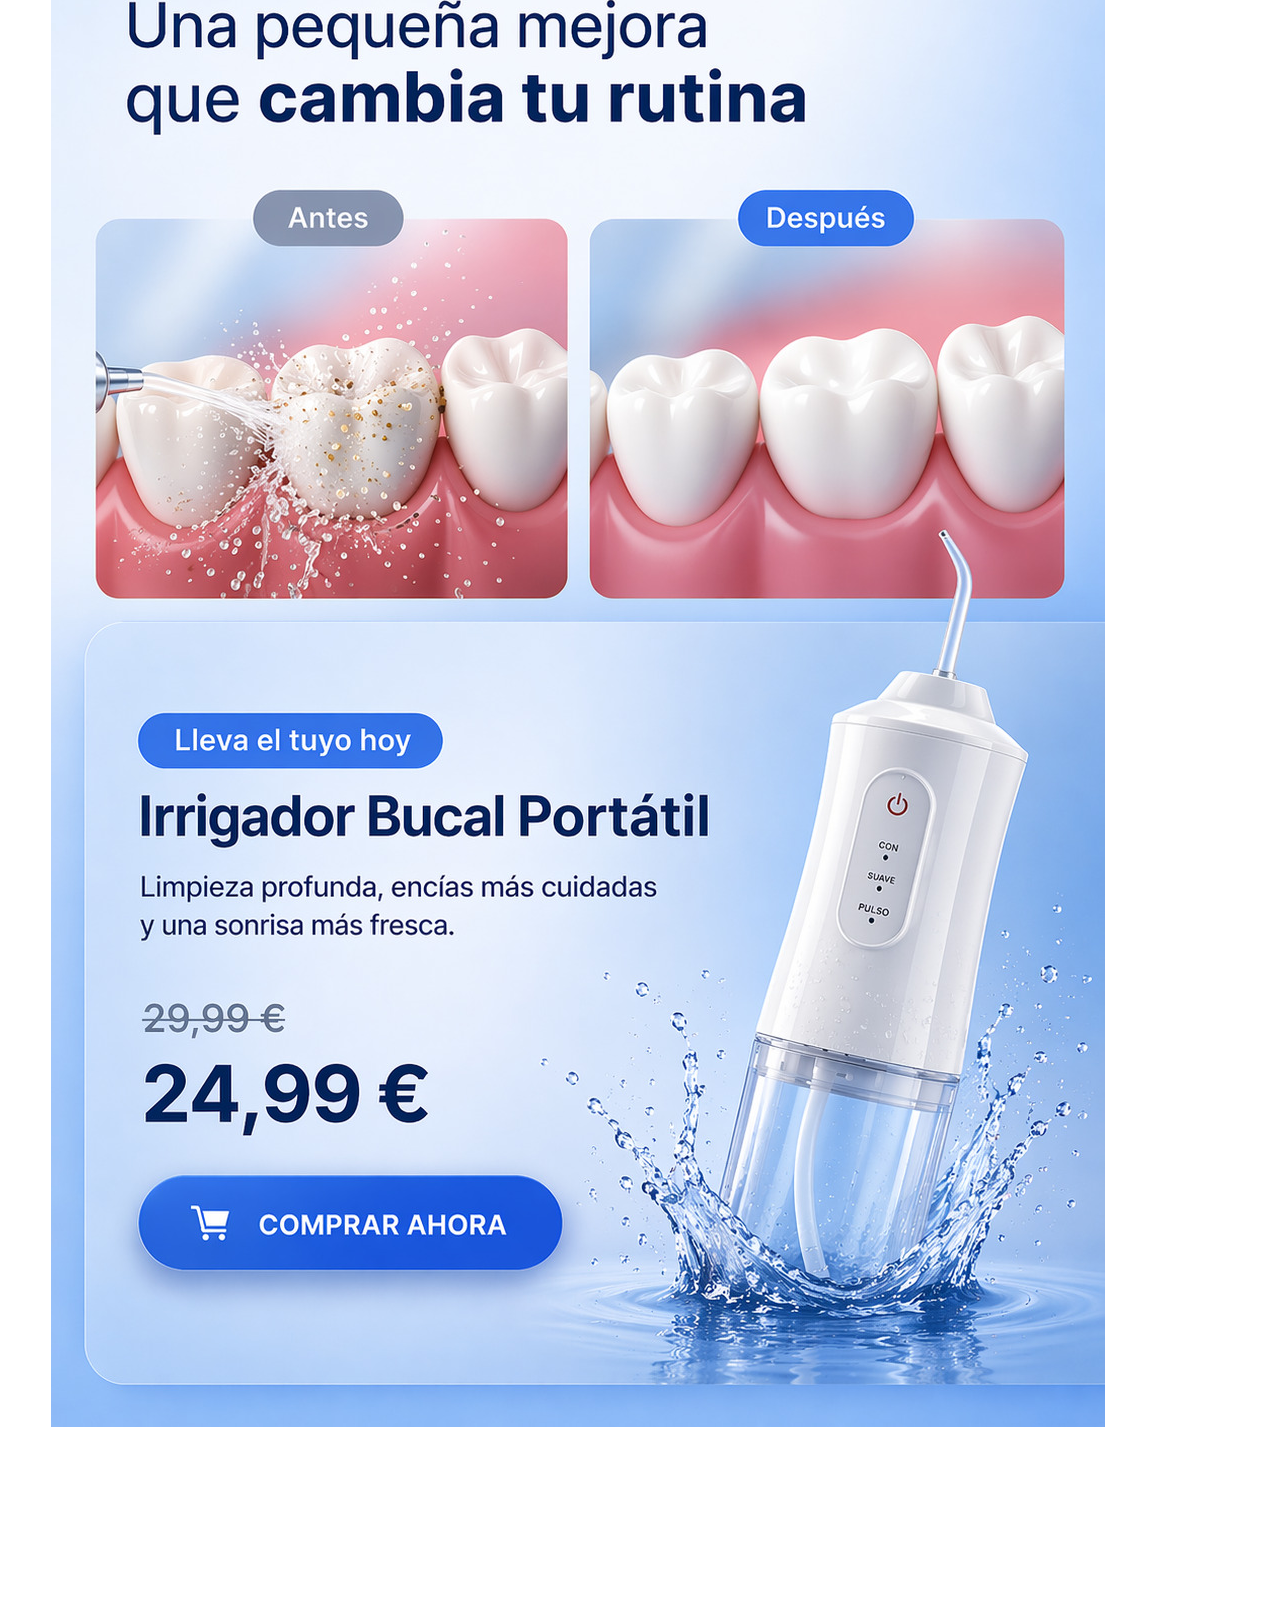
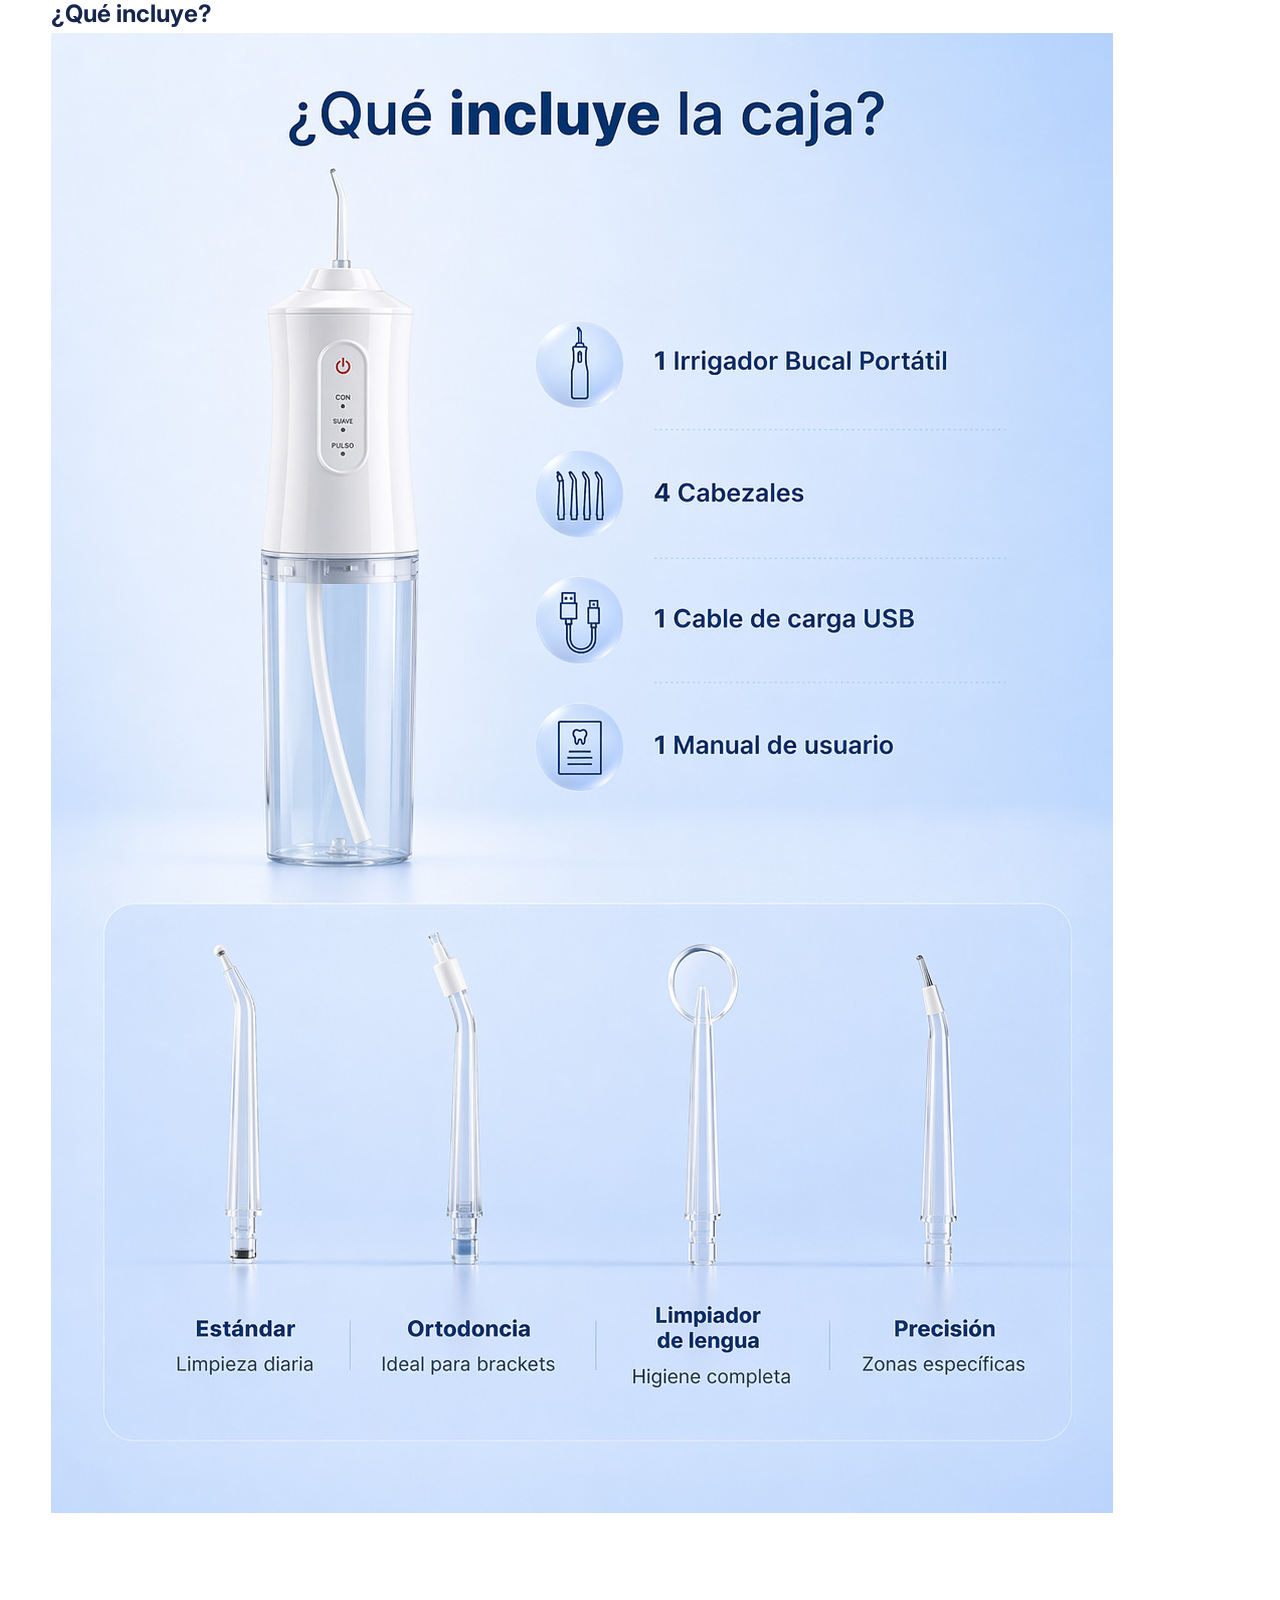
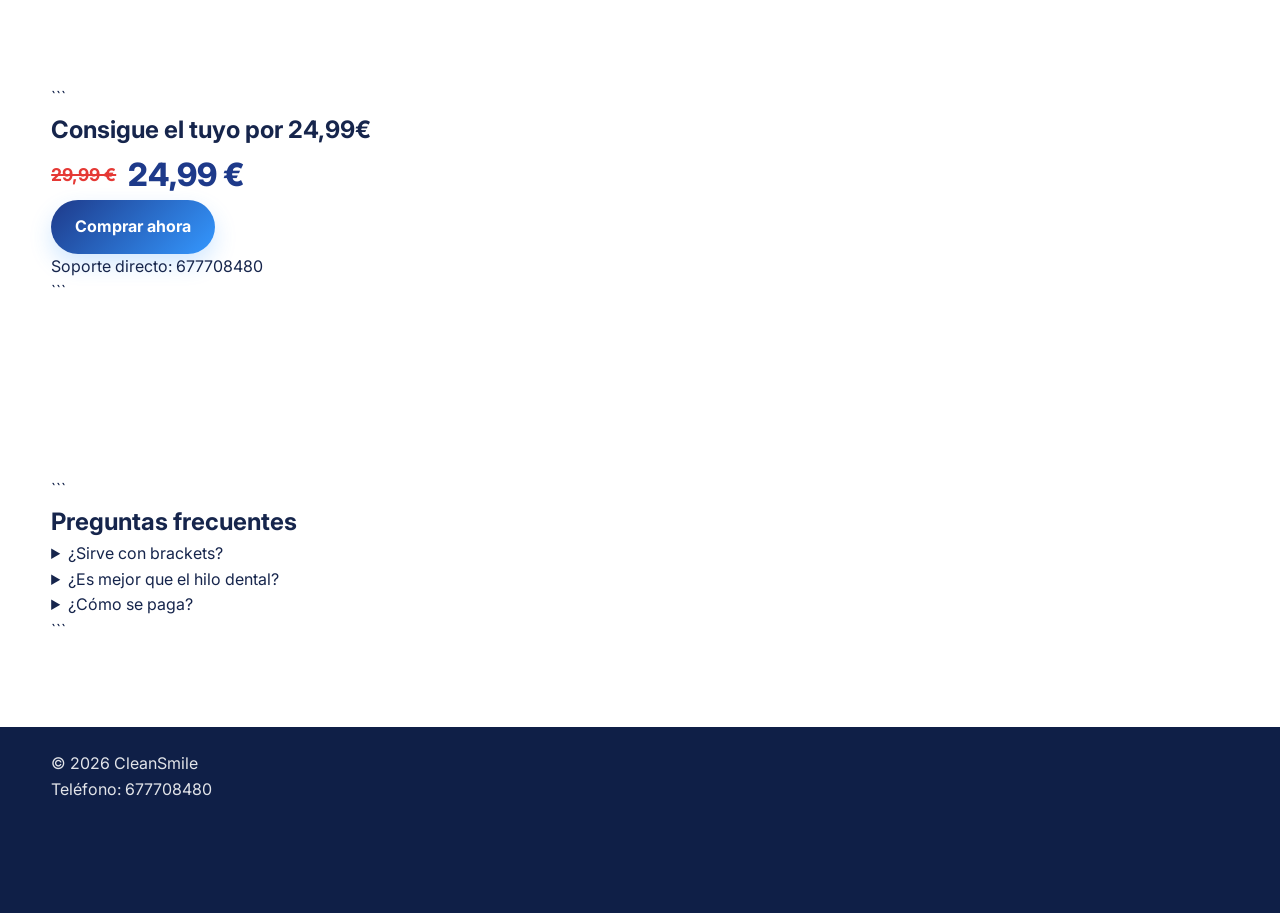
==== commit fff988bd: "Update product description and pricing details" ====
--- a/index.html
+++ b/index.html
@@ -1,516 +1,196 @@
 <!DOCTYPE html>
+
 <html lang="es">
 <head>
   <meta charset="UTF-8" />
   <meta name="viewport" content="width=device-width, initial-scale=1.0" />
   <title>CleanSmile | Irrigador Bucal Portátil</title>
-  <meta
-    name="description"
-    content="Irrigador Bucal Portátil CleanSmile. Limpieza profunda, diseño portátil y promoción de lanzamiento."
-  />
+
+  <meta name="description" content="Irrigador Bucal portátil CleanSmile. Limpieza profunda, portátil y eficaz. Oferta hoy 24,99€." />
   <meta name="theme-color" content="#1e3a8a" />
 
-  <link rel="preconnect" href="https://fonts.googleapis.com" />
-  <link rel="preconnect" href="https://fonts.gstatic.com" crossorigin />
-  <link
-    href="https://fonts.googleapis.com/css2?family=Inter:wght@400;500;600;700;800&display=swap"
-    rel="stylesheet"
-  />
-
+  <link href="https://fonts.googleapis.com/css2?family=Inter:wght@400;600;700;800&display=swap" rel="stylesheet">
   <link rel="stylesheet" href="style.css" />
 </head>
+
 <body>
-  <div class="top-bar">
-    🔥 Oferta de lanzamiento: -5€ hoy | Nos encargamos del envío en España
+
+<div class="top-bar">
+🔥 Oferta hoy: 24,99€ | Nos encargamos del envío en España
+</div>
+
+<header class="header">
+  <div class="container nav">
+    <div class="brand">CleanSmile</div>
+
+```
+<nav class="nav-links">
+  <a href="#beneficios">Beneficios</a>
+  <a href="#incluye">Qué incluye</a>
+  <a href="#faq">FAQ</a>
+  <a href="#comprar" class="btn btn-primary">Comprar</a>
+</nav>
+```
+
+  </div>
+</header>
+
+<!-- HERO -->
+
+<section class="hero">
+  <div class="container hero-grid">
+
+```
+<div>
+  <h1>Limpieza profunda sin hilo dental</h1>
+
+  <p>
+    El irrigador CleanSmile elimina restos de comida y mejora la higiene bucal
+    desde el primer uso.
+  </p>
+
+  <div class="price-box">
+    <span class="old-price">29,99 €</span>
+    <span class="price">24,99 €</span>
   </div>
 
-  <header class="header">
-    <div class="container nav">
-      <a href="#inicio" class="brand" aria-label="Ir al inicio">
-        <img src="logo-mini.png" alt="Logo CleanSmile" class="brand-logo" />
-        <span>Cleansmile</span>
-      </a>
+  <p class="urgencia">⚠️ Últimas unidades disponibles</p>
 
-      <button class="menu-toggle" id="menu-toggle" aria-label="Abrir menú">
-        ☰
-      </button>
-
-      <nav class="nav-links" id="nav-links">
-        <a href="#beneficios">Beneficios</a>
-        <a href="#incluye">Qué incluye</a>
-        <a href="#confianza">Compra segura</a>
-        <a href="#opiniones">Opiniones</a>
-        <a href="#faq">FAQ</a>
-        <a href="#comprar" class="btn btn-primary nav-btn">Comprar</a>
-      </nav>
-    </div>
-  </header>
-
-  <main>
-    <!-- HERO -->
-    <section class="hero" id="inicio">
-      <div class="container hero-grid">
-        <div class="hero-copy">
-          <span class="eyebrow">Tecnologia que cuida tu sonrisa</span>
-
-          <h1>Olvídate del hilo dental: limpieza más profunda, cómoda y rápida</h1>
-
-          <p class="hero-text">
-            El irrigador CleanSmile ayuda a limpiar mejor entre dientes y encías
-            con una rutina más cómoda, moderna y práctica. Ideal para uso diario,
-            ortodoncia y una sensación real de limpieza desde el primer uso.
-          </p>
-
-          <div class="hero-points">
-            <span>3 modos de uso</span>
-            <span>4 cabezales</span>
-            <span>Diseño portátil</span>
-            <span>Uso sencillo</span>
-          </div>
-
-          <div class="hero-price">
-            <div class="price-box">
-              <span class="old-price">29,99 €</span>
-              <span class="price">24,99 €</span>
-            </div>
-            <span class="offer-pill">Promoción de lanzamiento</span>
-          </div>
-
-          <div class="stock-warning">
-            ⚠️ Quedan pocas unidades disponibles
-          </div>
-
-          <div class="hero-actions">
-            <a
-              href="https://wa.me/34678644506?text=Hola,%20quiero%20comprar%20el%20Irrigador%20Bucal%20Port%C3%A1til%20CleanSmile%20por%2024,99%E2%82%AC"
-              class="btn btn-primary"
-              target="_blank"
-              rel="noopener noreferrer"
-            >
-              Comprar ahora
-            </a>
-
-            <a href="#beneficios" class="btn btn-secondary">Ver beneficios</a>
-          </div>
-
-          <p class="safe-note">✔ Pago por Bizum | ✔ Atención directa | ✔ Sin complicaciones</p>
-
-          <div class="trust-row">
-            <div>Compra por WhatsApp</div>
-            <div>Nos encargamos del envío</div>
-            <div>Atención personalizada</div>
-          </div>
-        </div>
-
-        <div class="hero-visual">
-          <div class="hero-card">
-            <img
-              src="img/hero.jpg"
-              alt="Irrigador Bucal Portátil CleanSmile"
-              class="hero-image"
-            />
-          </div>
-        </div>
-      </div>
-    </section>
-
-    <!-- CTA CORTO -->
-    <section class="mini-cta">
-      <div class="container mini-cta-box">
-        <div>
-          <p class="mini-cta-label">Promoción activa</p>
-          <h2>Irrigador Bucal Portátil por solo 24,99 €</h2>
-        </div>
-        <a
-          href="https://wa.me/34678644506?text=Hola,%20quiero%20comprar%20el%20Irrigador%20Bucal%20Port%C3%A1til%20CleanSmile%20por%2024,99%E2%82%AC"
-          class="btn btn-primary"
-          target="_blank"
-          rel="noopener noreferrer"
-        >
-          Pedir por WhatsApp
-        </a>
-      </div>
-    </section>
-
-    <!-- BENEFICIOS -->
-    <section class="section section-soft" id="beneficios">
-      <div class="container">
-        <div class="section-heading">
-          <span class="eyebrow">Beneficios</span>
-          <h2>Una rutina más profesional desde casa</h2>
-          <p>
-            Diseñado para ofrecer una limpieza más completa con un formato cómodo,
-            moderno y fácil de usar.
-          </p>
-        </div>
-
-        <div class="benefit-cards">
-          <article class="benefit-card">
-            <h3>Limpieza profunda</h3>
-            <p>Ayuda a mejorar la higiene en zonas donde el cepillo no llega con facilidad.</p>
-          </article>
-
-          <article class="benefit-card">
-            <h3>Ideal para ortodoncia</h3>
-            <p>Muy útil para rutinas con brackets o para una limpieza más precisa.</p>
-          </article>
-
-          <article class="benefit-card">
-            <h3>Más cómodo</h3>
-            <p>Ligero, intuitivo y pensado para usar a diario sin complicaciones.</p>
-          </article>
-
-          <article class="benefit-card">
-            <h3>Portátil</h3>
-            <p>Perfecto para casa, viajes y una rutina práctica en cualquier lugar.</p>
-          </article>
-        </div>
-      </div>
-    </section>
-
-    <!-- PRUEBA VISUAL -->
-    <section class="image-section">
-      <div class="container image-section-grid">
-        <div class="image-copy">
-          <span class="eyebrow">Diseño y practicidad</span>
-          <h2>Un irrigador que luce bien y funciona mejor</h2>
-          <p>
-            Diseño limpio, formato portátil y accesorios incluidos para que la
-            experiencia se vea profesional y resulte práctica desde el primer día.
-          </p>
-
-          <ul class="bullet-list">
-            <li>Diseño limpio y elegante</li>
-            <li>Ligero y portátil</li>
-            <li>4 cabezales incluidos</li>
-          </ul>
-        </div>
-
-        <div class="image-card">
-          <img
-            src="img/beneficios.jpg"
-            alt="Beneficios visuales del irrigador CleanSmile"
-          />
-        </div>
-      </div>
-    </section>
-
-    <!-- RESULTADO -->
-    <section class="full-image-section section-soft">
-      <div class="container">
-        <div class="section-heading">
-          <span class="eyebrow">Resultado</span>
-          <h2>Una pequeña mejora que cambia tu rutina</h2>
-        </div>
-
-        <div class="poster-card">
-          <img
-            src="img/antes-despues.jpg"
-            alt="Antes y después con irrigador CleanSmile"
-          />
-        </div>
-      </div>
-    </section>
-
-    <!-- QUÉ INCLUYE -->
-    <section class="full-image-section" id="incluye">
-      <div class="container">
-        <div class="section-heading">
-          <span class="eyebrow">Qué incluye</span>
-          <h2>Todo lo necesario para empezar</h2>
-        </div>
-
-        <div class="poster-card">
-          <img
-            src="img/incluye.jpg"
-            alt="Qué incluye la caja del irrigador CleanSmile"
-          />
-        </div>
-      </div>
-    </section>
-
-    <!-- DETALLES -->
-    <section class="full-image-section section-soft">
-      <div class="container">
-        <div class="section-heading">
-          <span class="eyebrow">Características</span>
-          <h2>Detalles que marcan la diferencia</h2>
-          <p>
-            Almacenamiento, depósito transparente, resistencia al agua y buena autonomía
-            para una rutina más cómoda y duradera.
-          </p>
-        </div>
-
-        <div class="poster-card">
-          <img
-            src="img/modos.jpg"
-            alt="Características del irrigador CleanSmile"
-          />
-        </div>
-      </div>
-    </section>
-
-    <!-- FICHA TÉCNICA -->
-    <section class="full-image-section">
-      <div class="container">
-        <div class="section-heading">
-          <span class="eyebrow">Conoce tu irrigador</span>
-          <h2>Medidas, partes y diseño del producto</h2>
-        </div>
-
-        <div class="poster-card">
-          <img
-            src="img/detalle1.jpg"
-            alt="Medidas y partes del irrigador CleanSmile"
-          />
-        </div>
-      </div>
-    </section>
-
-    <!-- CONFIANZA -->
-    <section class="section trust-extra-section" id="confianza">
-      <div class="container">
-        <div class="section-heading">
-          <span class="eyebrow">Compra con confianza</span>
-          <h2>Envíos, devoluciones y pago seguro</h2>
-          <p>
-            Queremos que comprar en CleanSmile sea fácil, claro y sin complicaciones.
-          </p>
-        </div>
-
-        <div class="trust-extra-grid">
-          <article class="trust-extra-card">
-            <h3>Envíos</h3>
-            <p>
-              Nosotros nos encargamos de gestionar tu envío en España para que no tengas
-              que preocuparte por nada. Una vez confirmado el pedido, te informaremos del
-              estado y seguimiento.
-            </p>
-            <ul>
-              <li>Nos encargamos del envío</li>
-              <li>Preparación rápida</li>
-              <li>Seguimiento del pedido</li>
-            </ul>
-          </article>
-
-          <article class="trust-extra-card">
-            <h3>Devoluciones</h3>
-            <p>
-              Si tienes cualquier incidencia con tu pedido, puedes escribirnos por
-              WhatsApp y te ayudaremos a resolverlo lo antes posible.
-            </p>
-            <ul>
-              <li>Atención personalizada</li>
-              <li>Soporte postventa</li>
-              <li>Resolución de incidencias</li>
-            </ul>
-          </article>
-
-          <article class="trust-extra-card">
-            <h3>Pago por Bizum o WhatsApp</h3>
-            <p>
-              Puedes reservar tu pedido directamente por WhatsApp. Si lo prefieres,
-              también puedes realizar el pago por Bizum de forma rápida y cómoda.
-            </p>
-            <ul>
-              <li>Compra rápida por WhatsApp</li>
-              <li>Pago por Bizum</li>
-              <li>Atención directa</li>
-            </ul>
-          </article>
-
-          <article class="trust-extra-card">
-            <h3>Compra segura</h3>
-            <p>
-              Te acompañamos durante todo el proceso de compra para que sepas qué
-              estás comprando, cuánto cuesta y cómo recibirás tu pedido.
-            </p>
-            <ul>
-              <li>Precio claro</li>
-              <li>Comunicación directa</li>
-              <li>Proceso sencillo y transparente</li>
-            </ul>
-          </article>
-        </div>
-      </div>
-    </section>
-
-    <!-- OPINIONES -->
-    <section class="section reviews-section" id="opiniones">
-      <div class="container">
-        <div class="section-heading">
-          <span class="eyebrow">Opiniones reales</span>
-          <h2>Lo que dicen nuestros clientes</h2>
-          <p>
-            Una buena experiencia de compra y un producto fácil de incorporar a la rutina diaria.
-          </p>
-        </div>
-
-        <div class="reviews-grid">
-          <article class="review-card">
-            <div class="stars">★★★★★</div>
-            <p>"Se nota muchísimo la limpieza, sobre todo con brackets."</p>
-            <strong>Laura M.</strong>
-          </article>
-
-          <article class="review-card">
-            <div class="stars">★★★★★</div>
-            <p>"No pensaba que iba a ser tan útil. Muy cómodo."</p>
-            <strong>Carlos R.</strong>
-          </article>
-
-          <article class="review-card">
-            <div class="stars">★★★★★</div>
-            <p>"Lo uso todos los días y la sensación de limpieza es brutal."</p>
-            <strong>Andrea P.</strong>
-          </article>
-        </div>
-      </div>
-    </section>
-
-    <!-- CÓMO COMPRAR -->
-    <section class="section section-soft how-buy-section">
-      <div class="container">
-        <div class="section-heading">
-          <span class="eyebrow">Cómo comprar</span>
-          <h2>Haz tu pedido en 3 pasos</h2>
-        </div>
-
-        <div class="steps-grid">
-          <div class="step-card">
-            <span class="step-number">1</span>
-            <h3>Escríbenos por WhatsApp</h3>
-            <p>Confirma que quieres el producto y resuelve cualquier duda antes de pagar.</p>
-          </div>
-
-          <div class="step-card">
-            <span class="step-number">2</span>
-            <h3>Confirma tus datos</h3>
-            <p>Nos envías tu nombre, dirección, código postal, ciudad y teléfono.</p>
-          </div>
-
-          <div class="step-card">
-            <span class="step-number">3</span>
-            <h3>Recíbelo en casa</h3>
-            <p>Una vez confirmado el pedido, preparamos el envío y te informamos del estado.</p>
-          </div>
-        </div>
-      </div>
-    </section>
-
-    <!-- FAQ -->
-    <section class="section" id="faq">
-      <div class="container">
-        <div class="section-heading">
-          <span class="eyebrow">Preguntas frecuentes</span>
-          <h2>Resolvemos tus dudas</h2>
-        </div>
-
-        <div class="faq-list">
-          <details>
-            <summary>¿Sustituye al cepillado?</summary>
-            <p>No. Se usa como complemento a tu higiene diaria.</p>
-          </details>
-
-          <details>
-            <summary>¿Sirve si llevo brackets?</summary>
-            <p>Sí, es especialmente útil en rutinas con ortodoncia.</p>
-          </details>
-
-          <details>
-            <summary>¿Es apto para encías sensibles?</summary>
-            <p>Sí, empezando por una intensidad suave.</p>
-          </details>
-
-          <details>
-            <summary>¿Qué incluye el paquete?</summary>
-            <p>Irrigador, cabezales y accesorios según el pack que indiques en tu oferta.</p>
-          </details>
-
-          <details>
-            <summary>¿Cómo se hace el envío?</summary>
-            <p>
-              Nosotros nos encargamos de gestionar el envío dentro de España. Una vez
-              confirmado el pedido, te iremos informando del estado y seguimiento.
-            </p>
-          </details>
-
-          <details>
-            <summary>¿Cómo se paga?</summary>
-            <p>La compra se gestiona por WhatsApp y puedes acordar el pago por Bizum de forma rápida y sencilla.</p>
-          </details>
-        </div>
-      </div>
-    </section>
-
-    <!-- CTA FINAL -->
-    <section class="final-cta" id="comprar">
-      <div class="container final-cta-card">
-        <div class="final-copy">
-          <span class="eyebrow">Promoción activa</span>
-          <h2>Consigue el tuyo por solo 24,99 €</h2>
-          <p>
-            Oferta limitada. Cuando se agoten las unidades promocionales,
-            volverá a su precio habitual.
-          </p>
-        </div>
-
-        <div class="final-buy-box">
-          <div class="price-box">
-            <span class="old-price">29,99 €</span>
-            <span class="price">24,99 €</span>
-          </div>
-
-          <a
-            href="https://wa.me/34678644506?text=Hola,%20quiero%20comprar%20el%20Irrigador%20Bucal%20Port%C3%A1til%20CleanSmile%20por%2024,99%E2%82%AC"
-            class="btn btn-primary"
-            target="_blank"
-            rel="noopener noreferrer"
-          >
-            Comprar por WhatsApp
-          </a>
-
-          <p class="urgencia">🔥 Quedan pocas unidades disponibles – nos encargamos del envío</p>
-          <p class="garantia">✔ Garantía de 14 días | ✔ Pago seguro por Bizum | ✔ Atención directa por WhatsApp</p>
-        </div>
-      </div>
-    </section>
-  </main>
-
-  <footer class="footer">
-    <div class="container footer-content">
-      <p>© 2026 CleanSmile</p>
-      <p>Soporte: 678 644 506</p>
-      <p>Nos encargamos del envío en toda España</p>
-    </div>
-  </footer>
-
-  <div class="mobile-buybar">
-    <div class="mobile-price">
-      <span class="old-price">29,99 €</span>
-      <span class="price">24,99 €</span>
-    </div>
-
-    <a
-      href="https://wa.me/34678644506?text=Hola,%20quiero%20comprar%20el%20Irrigador%20Bucal%20Port%C3%A1til%20CleanSmile%20por%2024,99%E2%82%AC"
-      class="btn btn-primary"
-      target="_blank"
-      rel="noopener noreferrer"
-    >
-      Comprar
-    </a>
-  </div>
-
-  <a
-    href="https://wa.me/34678644506?text=Hola,%20quiero%20informaci%C3%B3n%20sobre%20el%20Irrigador%20Bucal%20Port%C3%A1til%20CleanSmile"
-    class="whatsapp-float"
-    target="_blank"
-    rel="noopener noreferrer"
-    aria-label="Abrir WhatsApp"
-  >
-    💬
+  <!-- BOTÓN STRIPE -->
+  <a href="https://buy.stripe.com/aFa28q7qO0YK2g6eNRdby00"
+     class="btn btn-primary"
+     target="_blank">
+     Comprar ahora
   </a>
 
-  <script src="script.js"></script>
+  <!-- WHATSAPP -->
+  <a href="https://wa.me/34677708480"
+     class="btn btn-secondary"
+     target="_blank">
+     Preguntar por WhatsApp
+  </a>
+
+  <p class="safe-note">
+    ✔ Pago seguro con tarjeta | ✔ Envío incluido | ✔ Atención directa
+  </p>
+</div>
+
+<div>
+  <img src="img/hero.jpg" alt="Irrigador CleanSmile">
+</div>
+```
+
+  </div>
+</section>
+
+<!-- BENEFICIOS -->
+
+<section id="beneficios" class="section">
+  <div class="container">
+    <h2>Beneficios</h2>
+
+```
+<div class="grid">
+  <div>Limpieza profunda</div>
+  <div>Ideal para ortodoncia</div>
+  <div>Portátil</div>
+  <div>Fácil de usar</div>
+</div>
+```
+
+  </div>
+</section>
+
+<!-- IMAGEN -->
+
+<section class="section">
+  <div class="container">
+    <img src="img/beneficios.jpg" alt="Beneficios visuales">
+  </div>
+</section>
+
+<!-- ANTES DESPUÉS -->
+
+<section class="section">
+  <div class="container">
+    <img src="img/antes-despues.jpg" alt="Antes y después">
+  </div>
+</section>
+
+<!-- INCLUYE -->
+
+<section id="incluye" class="section">
+  <div class="container">
+    <h2>¿Qué incluye?</h2>
+    <img src="img/incluye.jpg" alt="Contenido del paquete">
+  </div>
+</section>
+
+<!-- CTA FINAL -->
+
+<section id="comprar" class="final-cta">
+  <div class="container">
+
+```
+<h2>Consigue el tuyo por 24,99€</h2>
+
+<div class="price-box">
+  <span class="old-price">29,99 €</span>
+  <span class="price">24,99 €</span>
+</div>
+
+<a href="https://buy.stripe.com/aFa28q7qO0YK2g6eNRdby00"
+   class="btn btn-primary"
+   target="_blank">
+   Comprar ahora
+</a>
+
+<p>Soporte directo: 677708480</p>
+```
+
+  </div>
+</section>
+
+<!-- FAQ -->
+
+<section id="faq" class="section">
+  <div class="container">
+
+```
+<h2>Preguntas frecuentes</h2>
+
+<details>
+  <summary>¿Sirve con brackets?</summary>
+  <p>Sí, es ideal para ortodoncia.</p>
+</details>
+
+<details>
+  <summary>¿Es mejor que el hilo dental?</summary>
+  <p>Es un complemento más cómodo y eficaz.</p>
+</details>
+
+<details>
+  <summary>¿Cómo se paga?</summary>
+  <p>Pago seguro con tarjeta mediante Stripe.</p>
+</details>
+```
+
+  </div>
+</section>
+
+<footer class="footer">
+  <div class="container">
+    <p>© 2026 CleanSmile</p>
+    <p>Teléfono: 677708480</p>
+  </div>
+</footer>
+
+<!-- BOTÓN WHATSAPP -->
+
+<a href="https://wa.me/34677708480"
+class="whatsapp-float"
+target="_blank">
+💬 </a>
+
 </body>
 </html>
--- a/style.css
+++ b/style.css
@@ -271,7 +271,8 @@
 .final-cta-card,
 .trust-extra-card,
 .review-card,
-.step-card {
+.step-card,
+.mini-cta-box {
   background: white;
   border: 1px solid var(--border);
   border-radius: var(--radius);
@@ -292,6 +293,33 @@
   padding: 12px;
 }
 
+/* MINI CTA */
+.mini-cta {
+  padding: 22px 0 0;
+}
+
+.mini-cta-box {
+  padding: 22px 26px;
+  display: flex;
+  align-items: center;
+  justify-content: space-between;
+  gap: 20px;
+}
+
+.mini-cta-label {
+  color: var(--primary-light);
+  font-weight: 800;
+  text-transform: uppercase;
+  letter-spacing: 0.05em;
+  font-size: 0.82rem;
+  margin-bottom: 4px;
+}
+
+.mini-cta-box h2 {
+  font-size: 1.7rem;
+  line-height: 1.15;
+}
+
 /* GENERAL BLOCKS */
 .image-section {
   padding: 88px 0;
@@ -333,8 +361,7 @@
   display: block;
 }
 
-.full-image-section,
-.two-image-section {
+.full-image-section {
   padding: 88px 0;
 }
 
@@ -636,8 +663,13 @@
 @media (max-width: 1024px) {
   .hero-grid,
   .image-section-grid,
-  .final-cta-card {
+  .final-cta-card,
+  .mini-cta-box {
     grid-template-columns: 1fr;
+  }
+
+  .mini-cta-box {
+    display: grid;
   }
 
   .benefit-cards,
@@ -751,4 +783,8 @@
   .footer {
     padding-bottom: 130px;
   }
-}
+
+  .mini-cta-box h2 {
+    font-size: 1.35rem;
+  }
+}
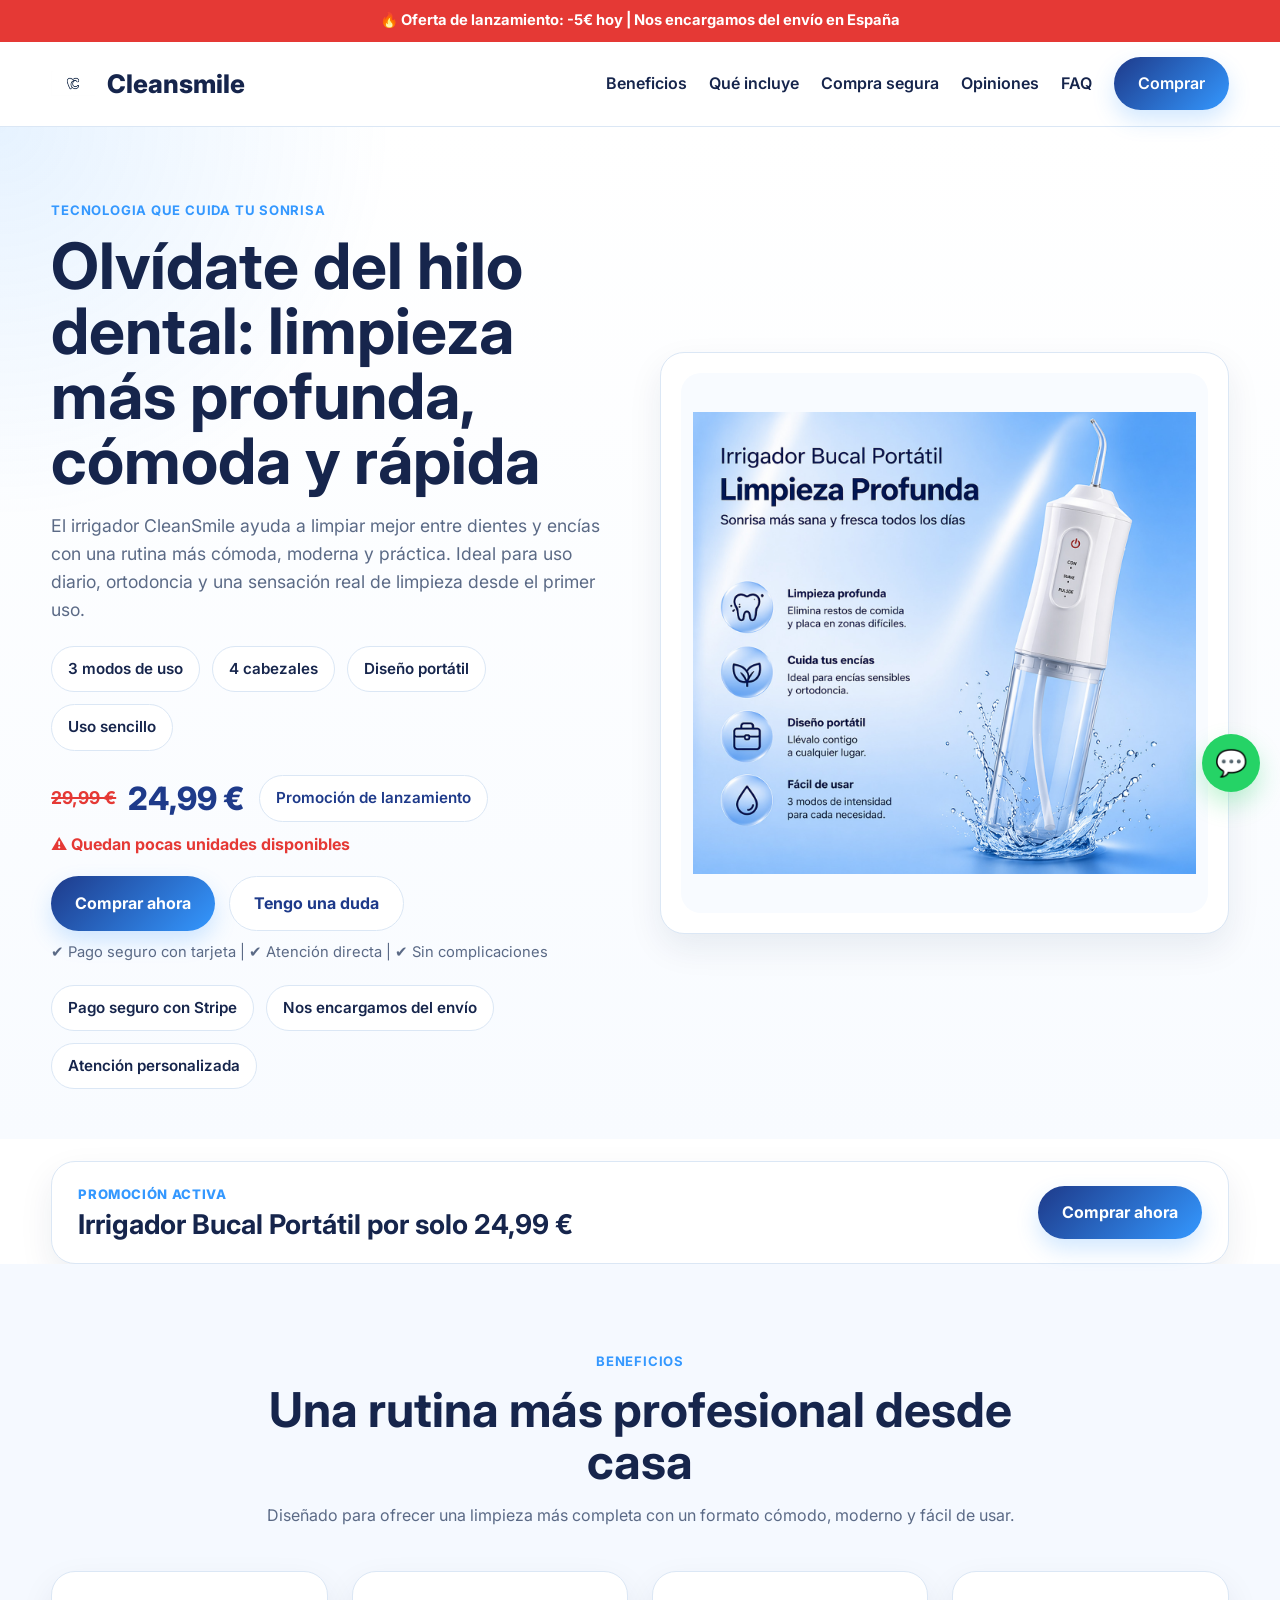
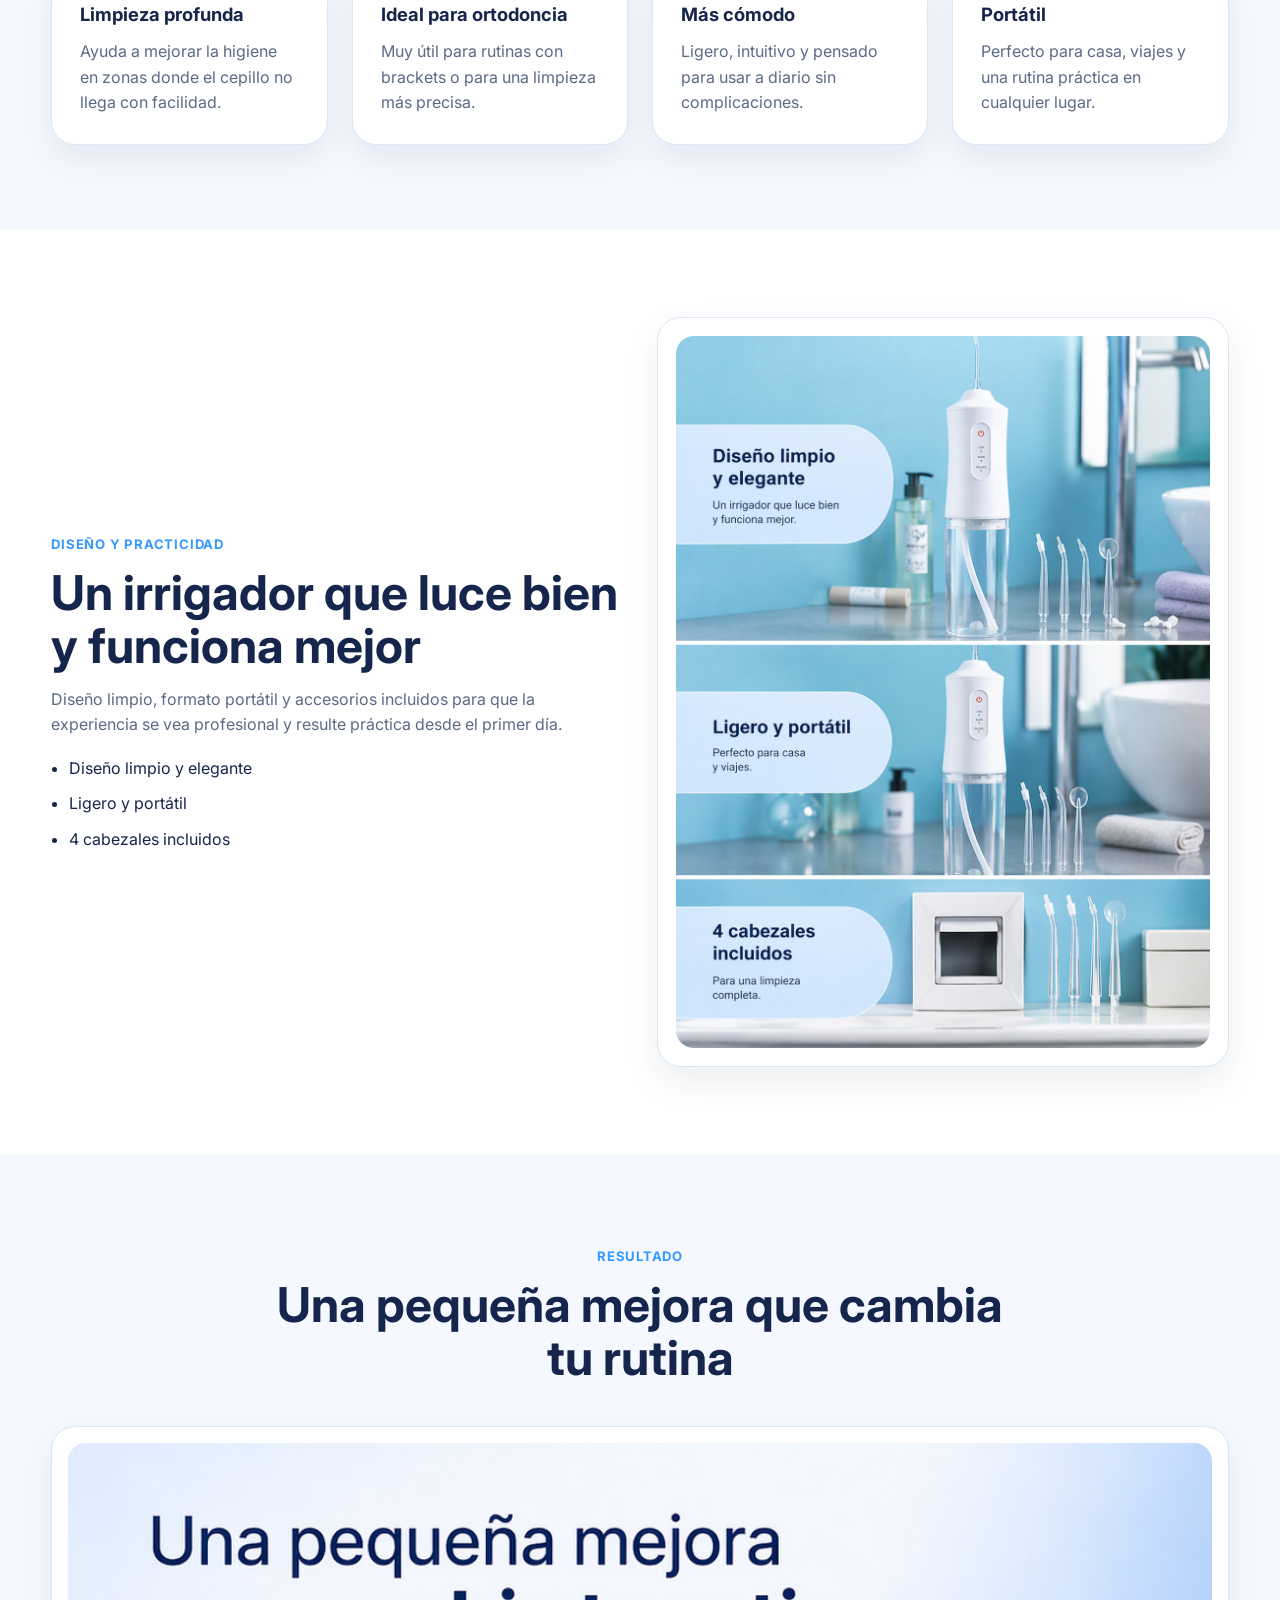
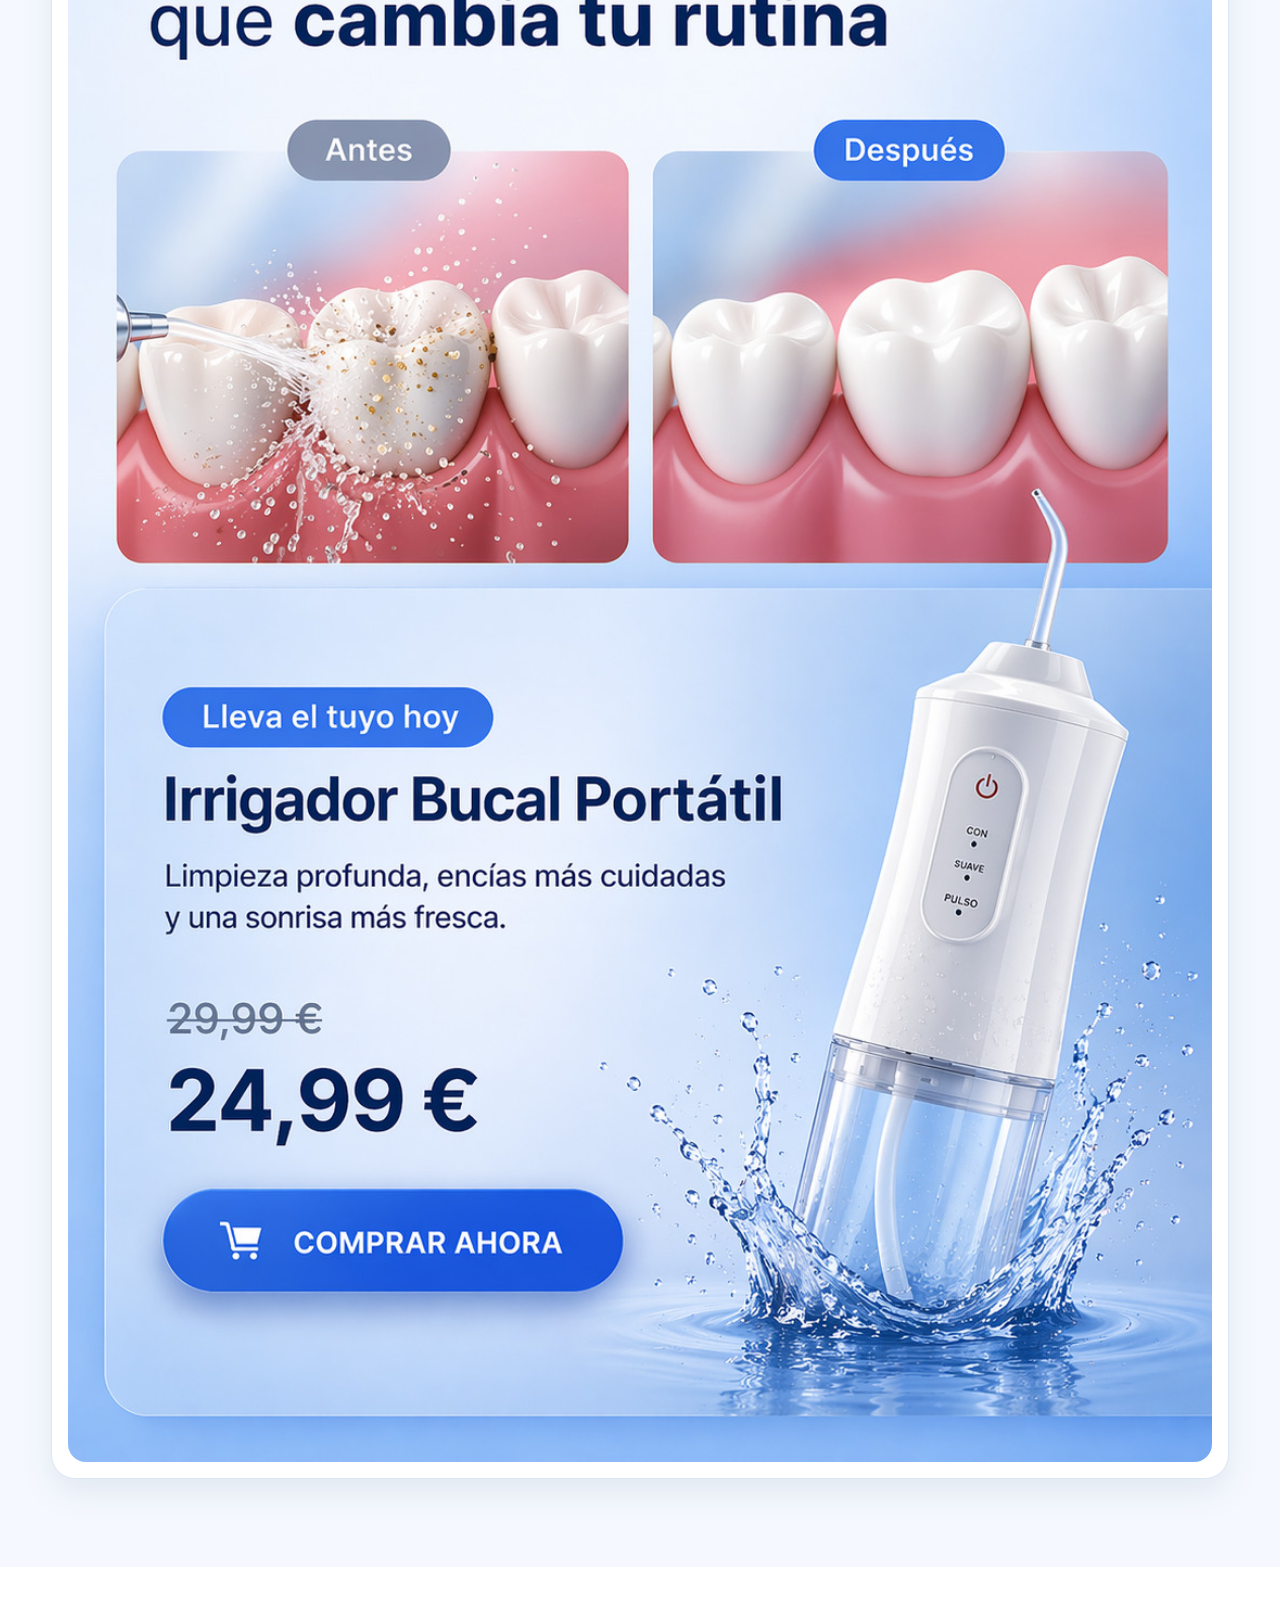
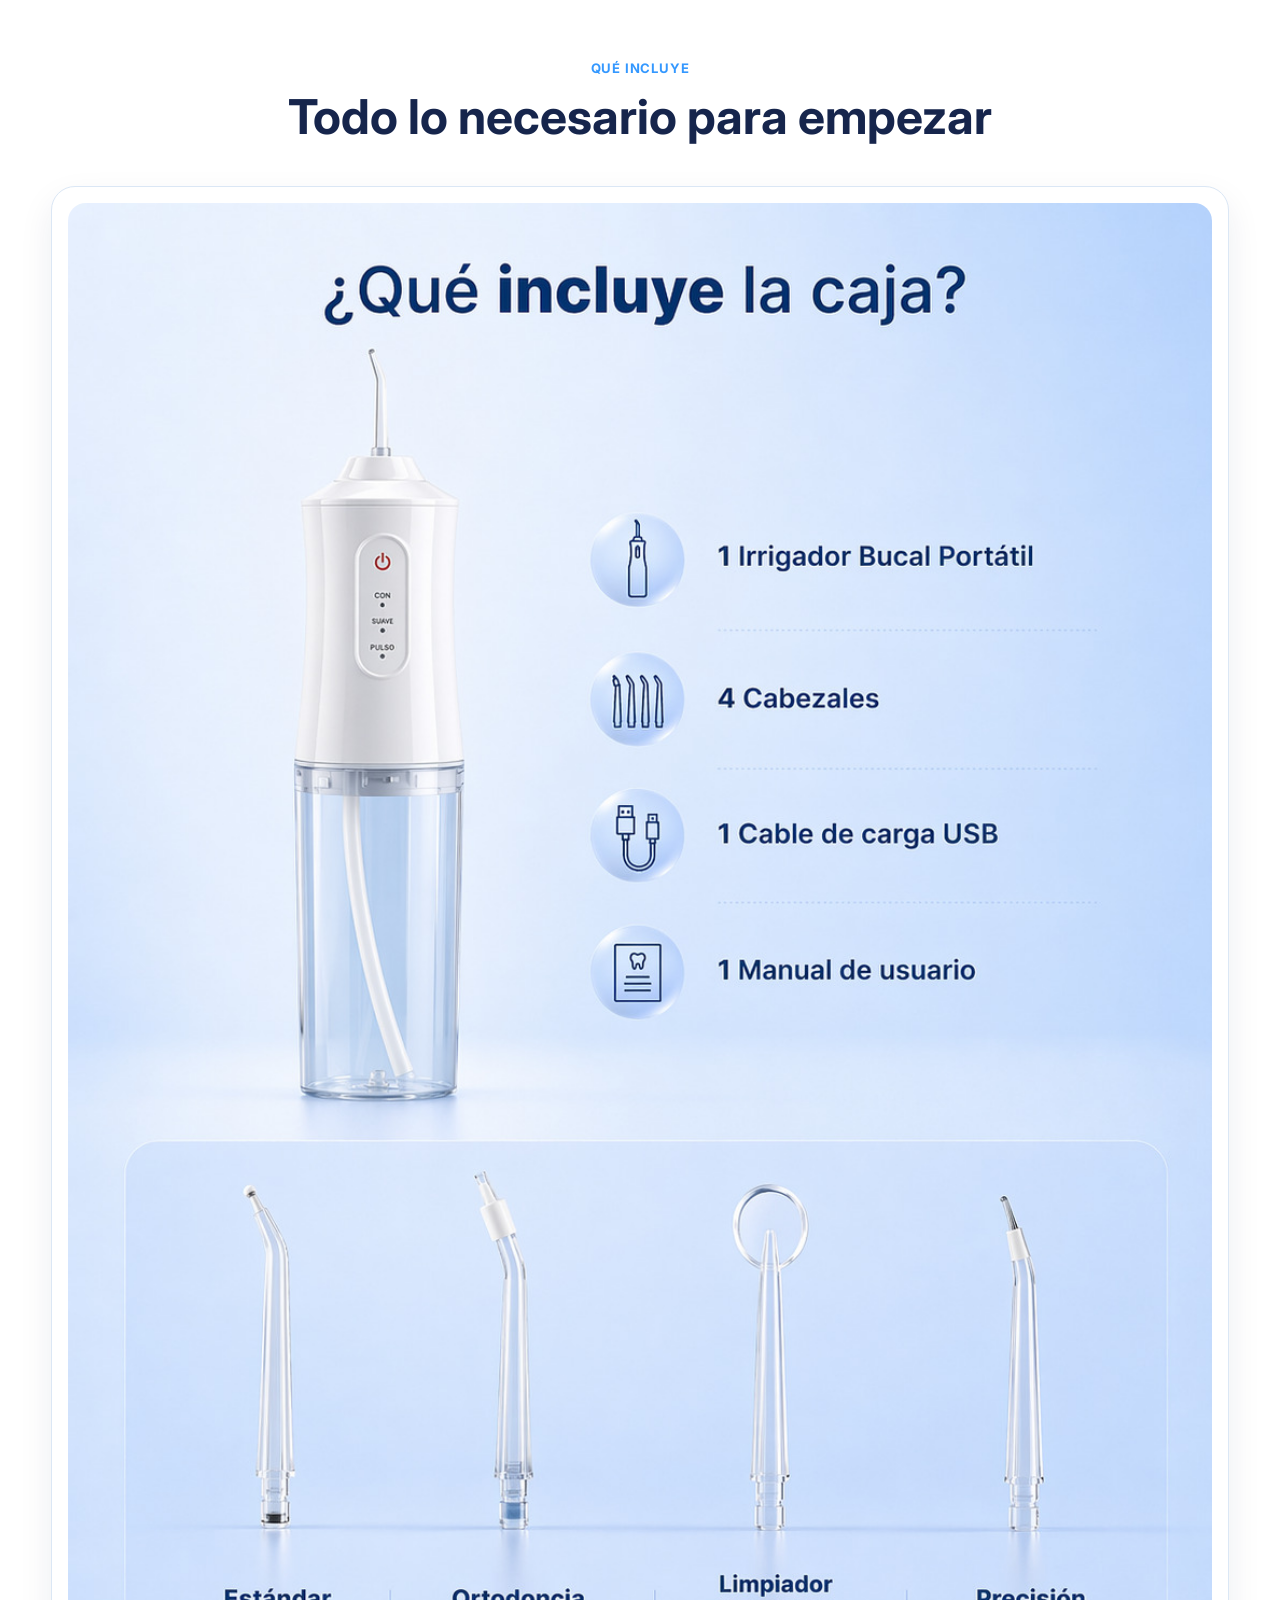
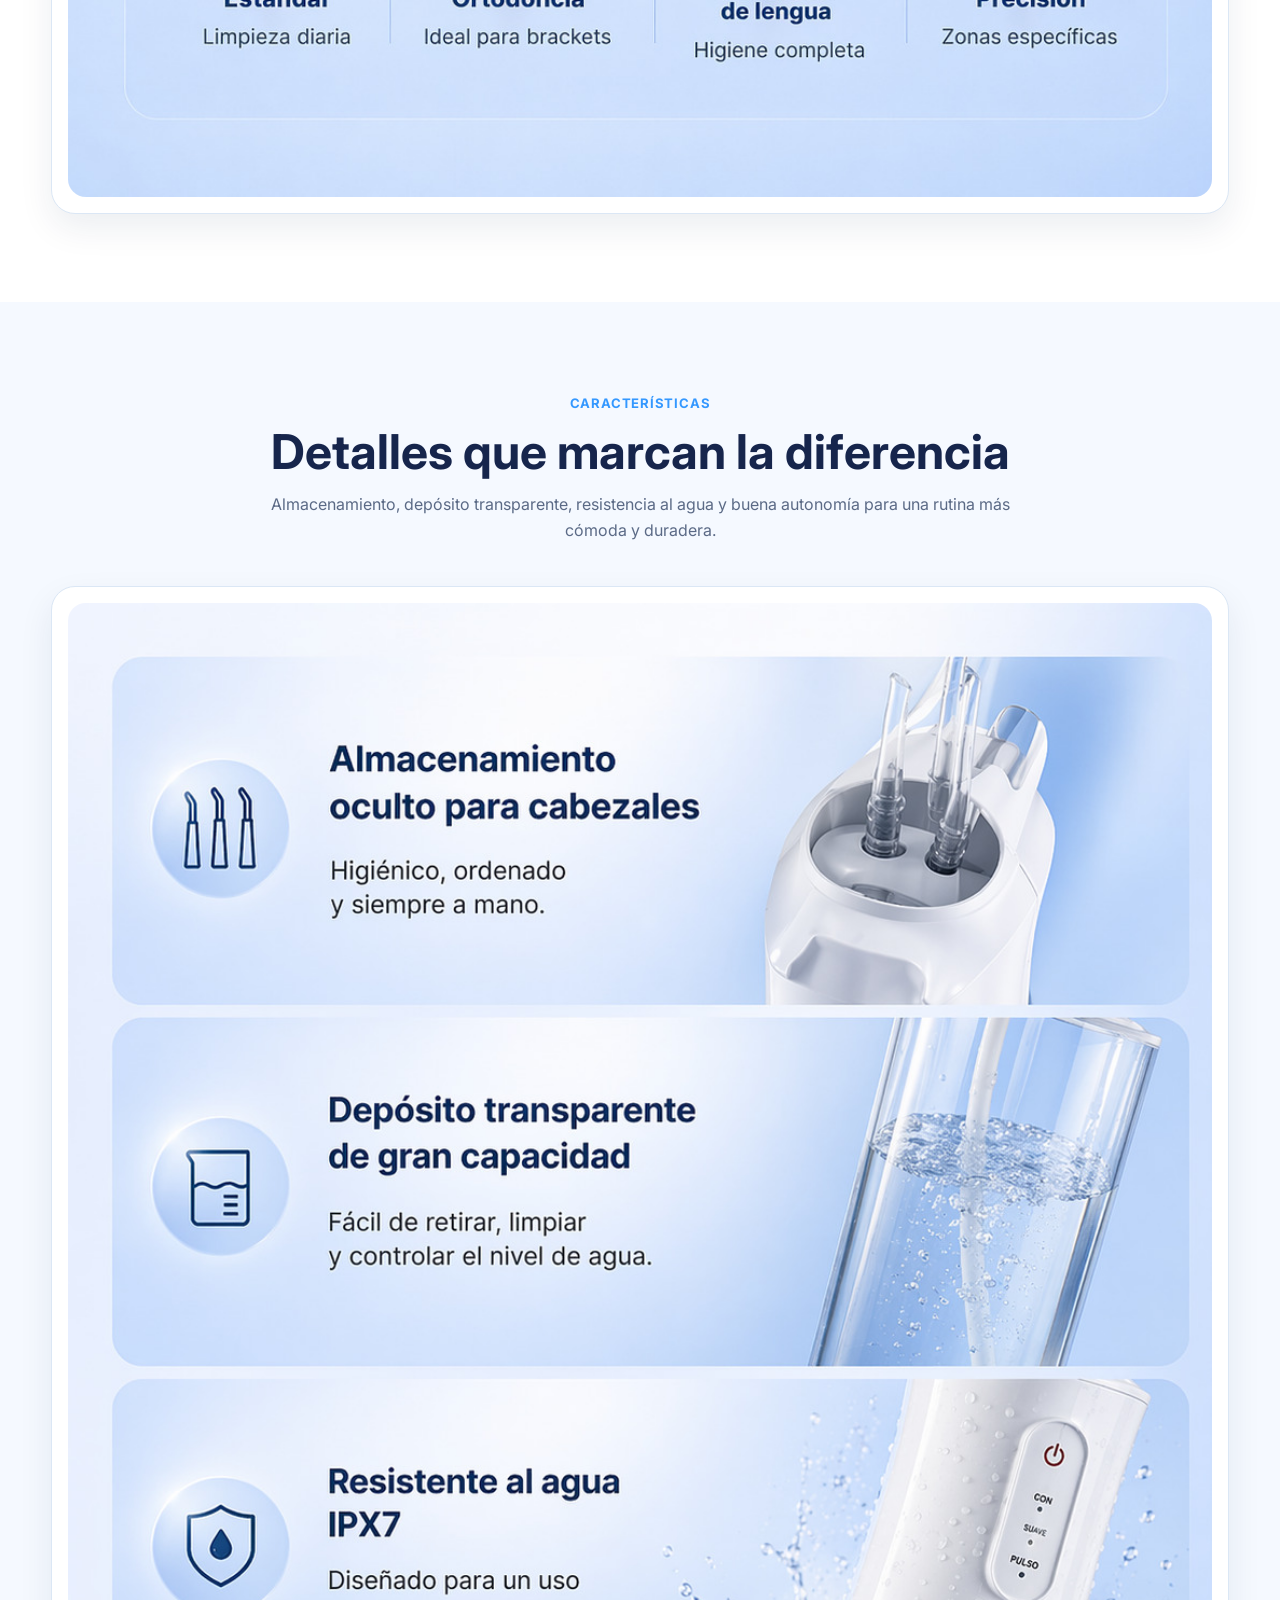
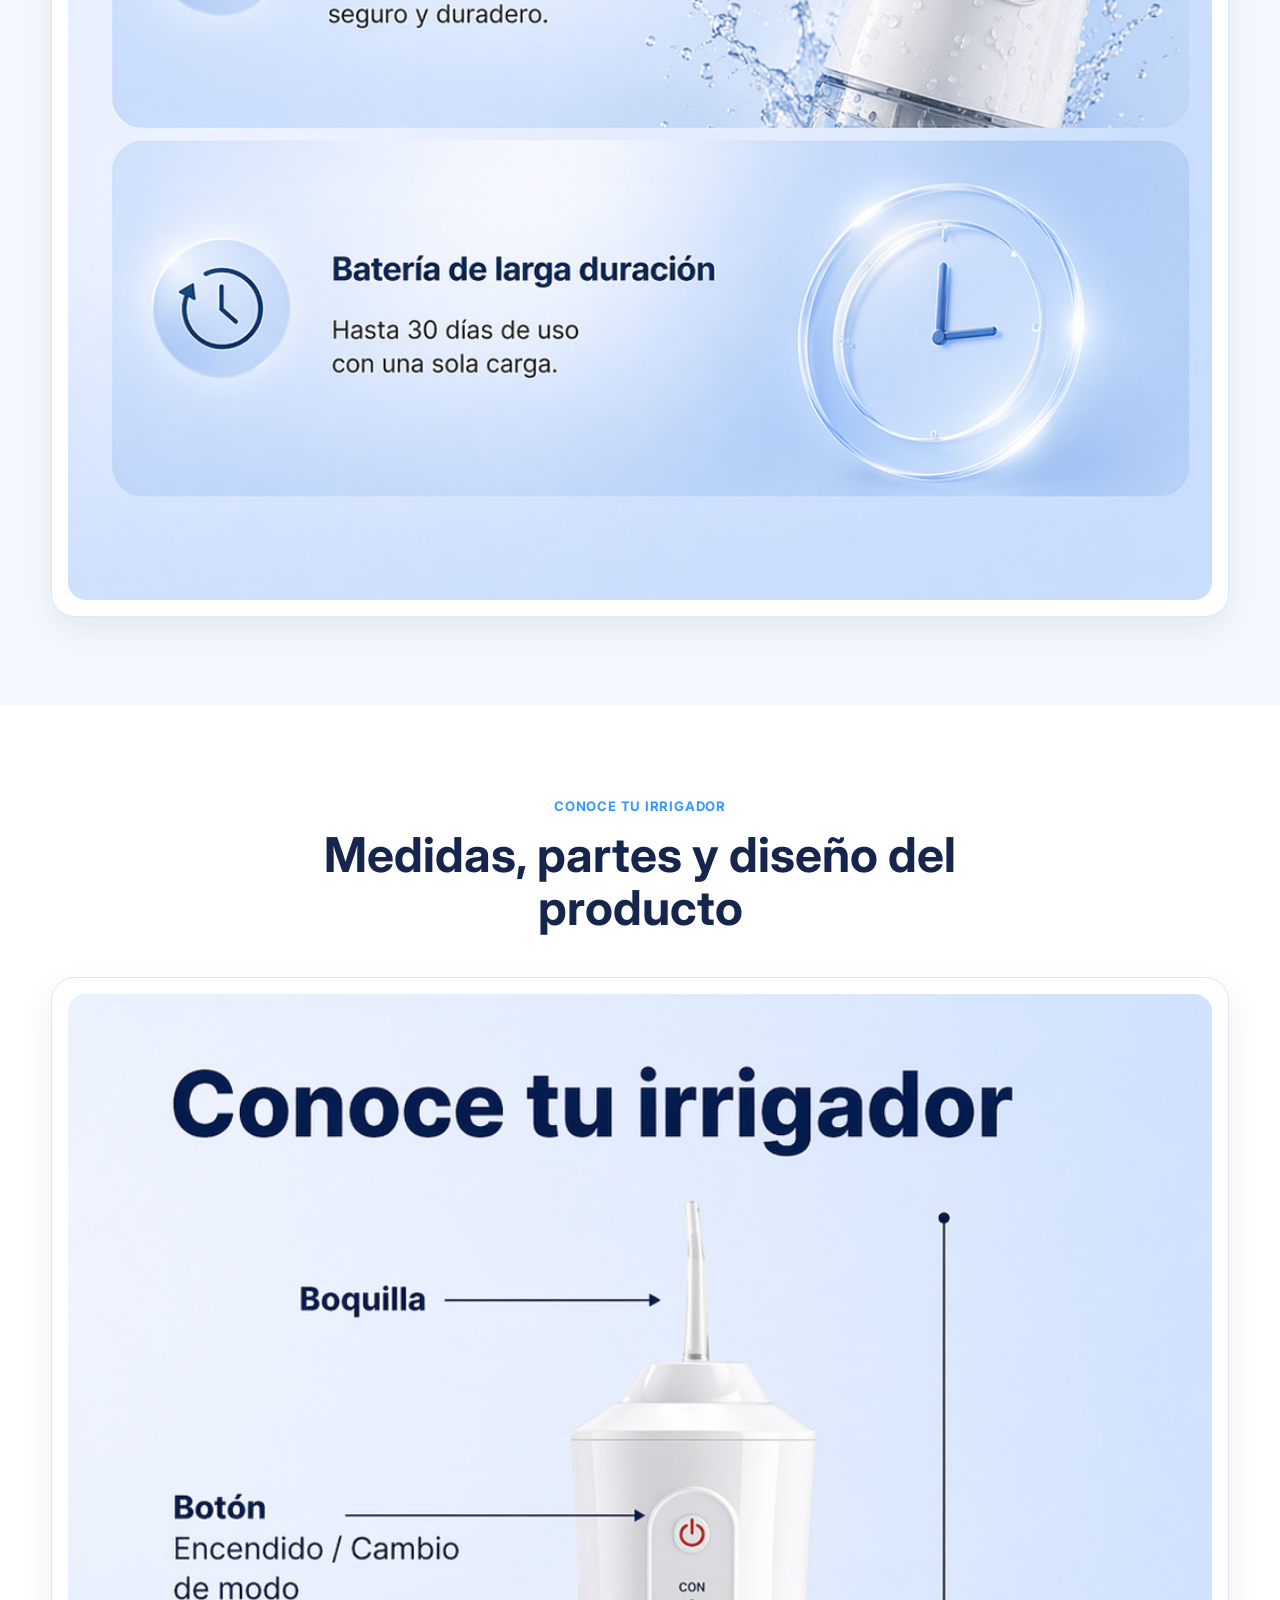
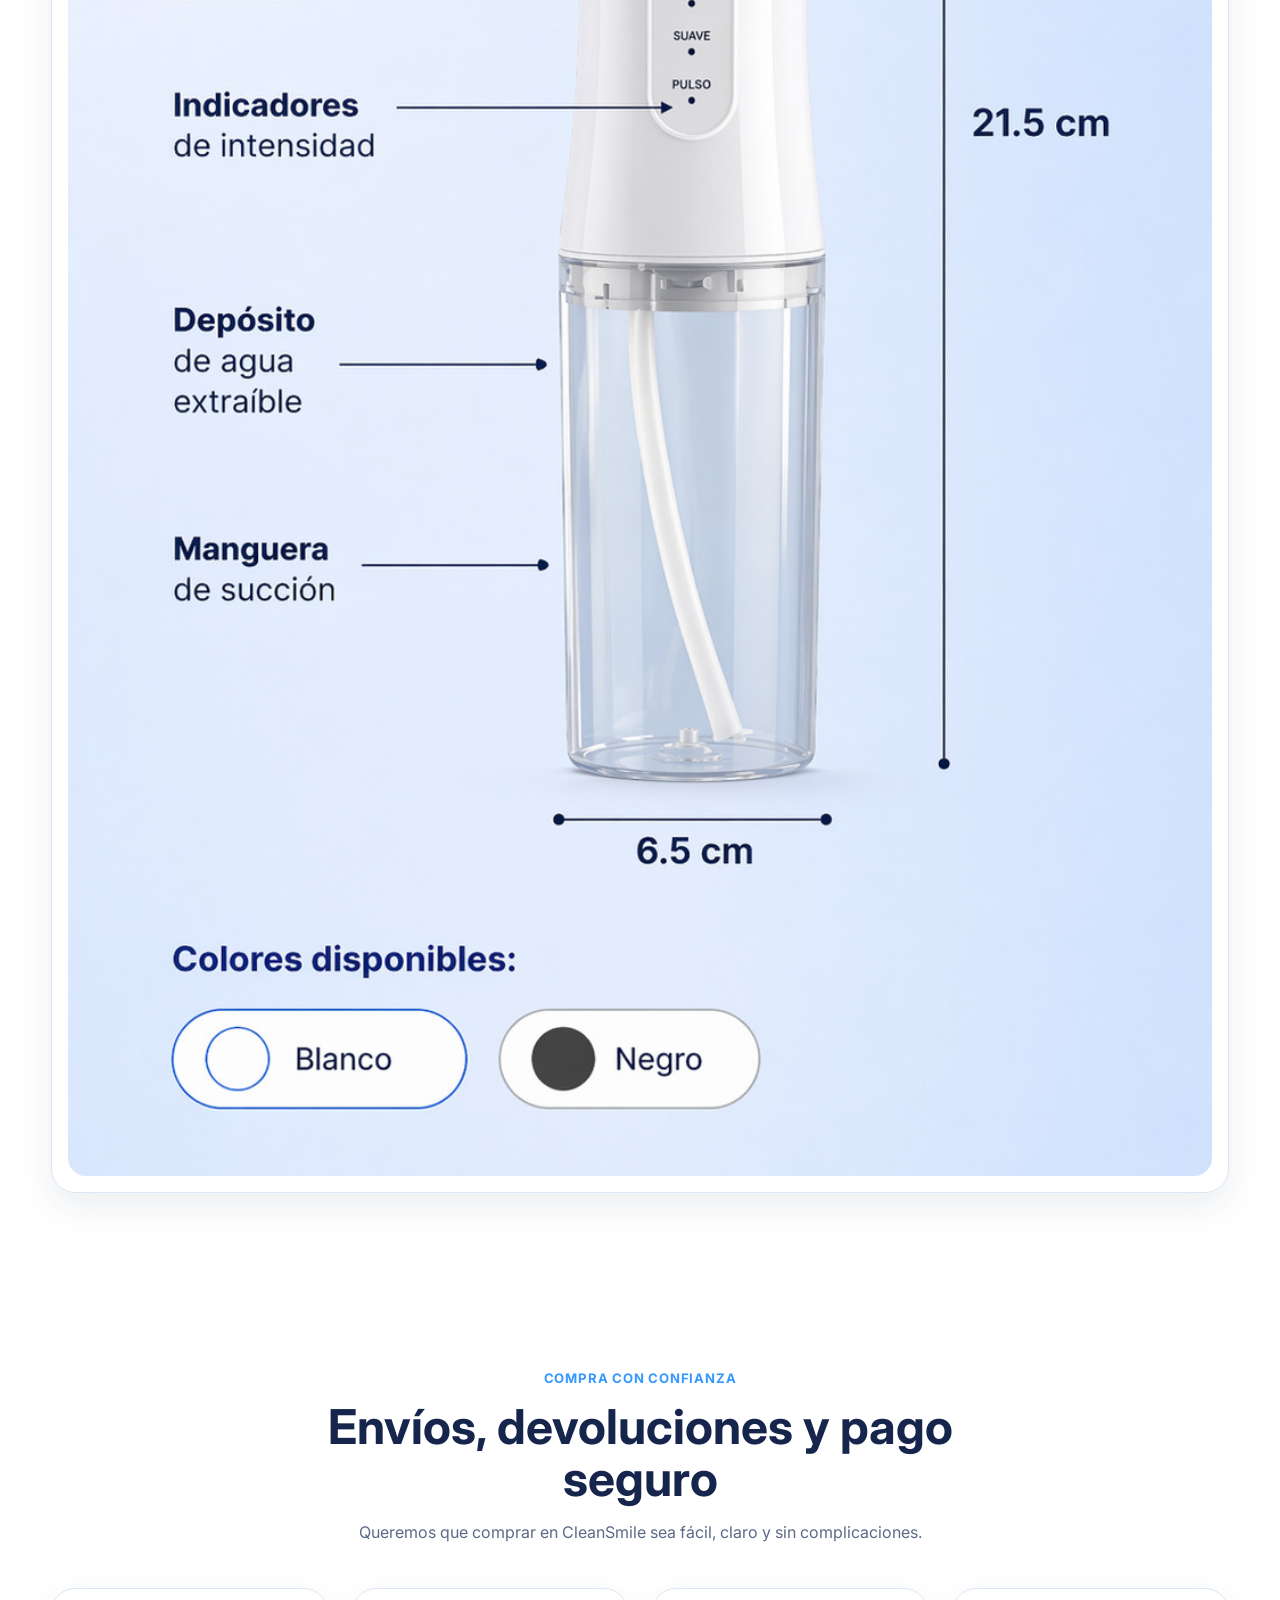
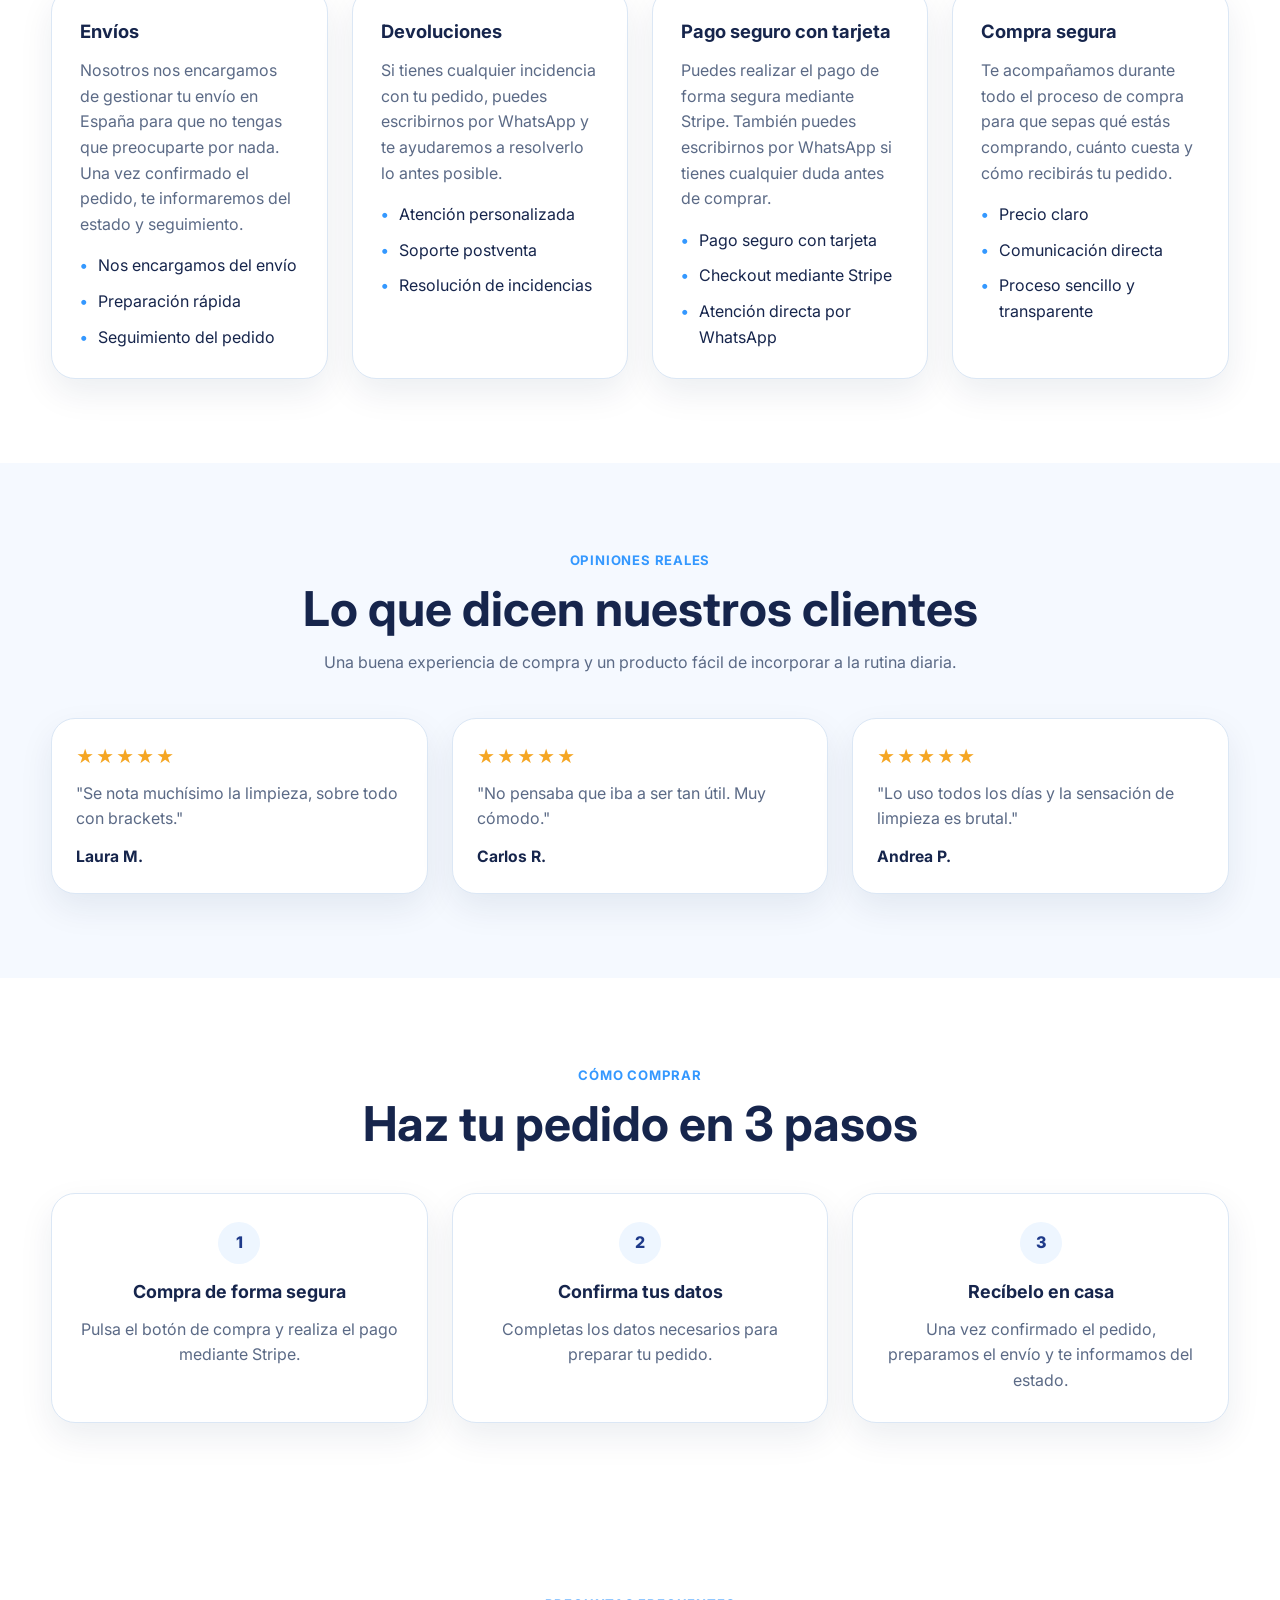
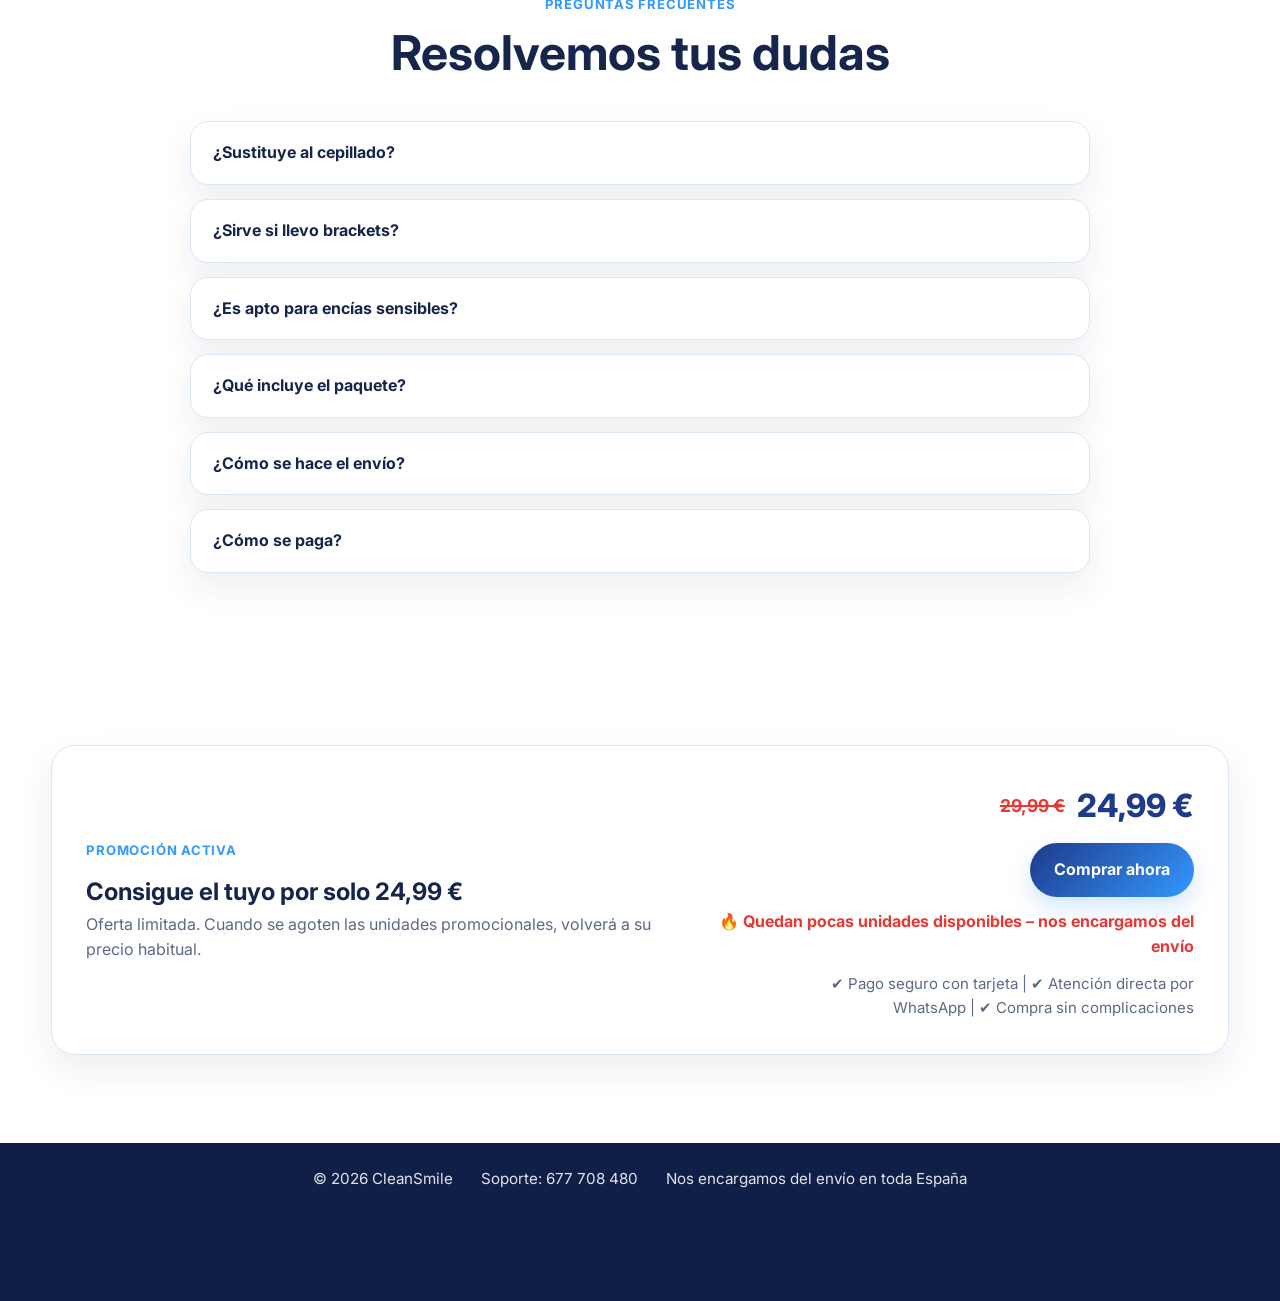
==== commit bdfd5c65: "Update index.html" ====
--- a/index.html
+++ b/index.html
@@ -1,196 +1,523 @@
 <!DOCTYPE html>
-
 <html lang="es">
 <head>
   <meta charset="UTF-8" />
   <meta name="viewport" content="width=device-width, initial-scale=1.0" />
   <title>CleanSmile | Irrigador Bucal Portátil</title>
-
-  <meta name="description" content="Irrigador Bucal portátil CleanSmile. Limpieza profunda, portátil y eficaz. Oferta hoy 24,99€." />
+  <meta
+    name="description"
+    content="Irrigador Bucal Portátil CleanSmile. Limpieza profunda, diseño portátil y promoción de lanzamiento."
+  />
   <meta name="theme-color" content="#1e3a8a" />
 
-  <link href="https://fonts.googleapis.com/css2?family=Inter:wght@400;600;700;800&display=swap" rel="stylesheet">
+  <link rel="preconnect" href="https://fonts.googleapis.com" />
+  <link rel="preconnect" href="https://fonts.gstatic.com" crossorigin />
+  <link
+    href="https://fonts.googleapis.com/css2?family=Inter:wght@400;500;600;700;800&display=swap"
+    rel="stylesheet"
+  />
+
   <link rel="stylesheet" href="style.css" />
 </head>
-
 <body>
-
-<div class="top-bar">
-🔥 Oferta hoy: 24,99€ | Nos encargamos del envío en España
-</div>
-
-<header class="header">
-  <div class="container nav">
-    <div class="brand">CleanSmile</div>
-
-```
-<nav class="nav-links">
-  <a href="#beneficios">Beneficios</a>
-  <a href="#incluye">Qué incluye</a>
-  <a href="#faq">FAQ</a>
-  <a href="#comprar" class="btn btn-primary">Comprar</a>
-</nav>
-```
-
+  <div class="top-bar">
+    🔥 Oferta de lanzamiento: -5€ hoy | Nos encargamos del envío en España
   </div>
-</header>
-
-<!-- HERO -->
-
-<section class="hero">
-  <div class="container hero-grid">
-
-```
-<div>
-  <h1>Limpieza profunda sin hilo dental</h1>
-
-  <p>
-    El irrigador CleanSmile elimina restos de comida y mejora la higiene bucal
-    desde el primer uso.
-  </p>
-
-  <div class="price-box">
-    <span class="old-price">29,99 €</span>
-    <span class="price">24,99 €</span>
+
+  <header class="header">
+    <div class="container nav">
+      <a href="#inicio" class="brand" aria-label="Ir al inicio">
+        <img src="logo-mini.png" alt="Logo CleanSmile" class="brand-logo" />
+        <span>Cleansmile</span>
+      </a>
+
+      <button class="menu-toggle" id="menu-toggle" aria-label="Abrir menú">
+        ☰
+      </button>
+
+      <nav class="nav-links" id="nav-links">
+        <a href="#beneficios">Beneficios</a>
+        <a href="#incluye">Qué incluye</a>
+        <a href="#confianza">Compra segura</a>
+        <a href="#opiniones">Opiniones</a>
+        <a href="#faq">FAQ</a>
+        <a href="#comprar" class="btn btn-primary nav-btn">Comprar</a>
+      </nav>
+    </div>
+  </header>
+
+  <main>
+    <!-- HERO -->
+    <section class="hero" id="inicio">
+      <div class="container hero-grid">
+        <div class="hero-copy">
+          <span class="eyebrow">Tecnologia que cuida tu sonrisa</span>
+
+          <h1>Olvídate del hilo dental: limpieza más profunda, cómoda y rápida</h1>
+
+          <p class="hero-text">
+            El irrigador CleanSmile ayuda a limpiar mejor entre dientes y encías
+            con una rutina más cómoda, moderna y práctica. Ideal para uso diario,
+            ortodoncia y una sensación real de limpieza desde el primer uso.
+          </p>
+
+          <div class="hero-points">
+            <span>3 modos de uso</span>
+            <span>4 cabezales</span>
+            <span>Diseño portátil</span>
+            <span>Uso sencillo</span>
+          </div>
+
+          <div class="hero-price">
+            <div class="price-box">
+              <span class="old-price">29,99 €</span>
+              <span class="price">24,99 €</span>
+            </div>
+            <span class="offer-pill">Promoción de lanzamiento</span>
+          </div>
+
+          <div class="stock-warning">
+            ⚠️ Quedan pocas unidades disponibles
+          </div>
+
+          <div class="hero-actions">
+            <a
+              href="https://buy.stripe.com/aFa28q7qO0YK2g6eNRdby00"
+              class="btn btn-primary"
+              target="_blank"
+              rel="noopener noreferrer"
+            >
+              Comprar ahora
+            </a>
+
+            <a
+              href="https://wa.me/34677708480?text=Hola,%20tengo%20una%20duda%20sobre%20el%20Irrigador%20Bucal%20Port%C3%A1til%20CleanSmile"
+              class="btn btn-secondary"
+              target="_blank"
+              rel="noopener noreferrer"
+            >
+              Tengo una duda
+            </a>
+          </div>
+
+          <p class="safe-note">✔ Pago seguro con tarjeta | ✔ Atención directa | ✔ Sin complicaciones</p>
+
+          <div class="trust-row">
+            <div>Pago seguro con Stripe</div>
+            <div>Nos encargamos del envío</div>
+            <div>Atención personalizada</div>
+          </div>
+        </div>
+
+        <div class="hero-visual">
+          <div class="hero-card">
+            <img
+              src="img/hero.jpg"
+              alt="Irrigador Bucal Portátil CleanSmile"
+              class="hero-image"
+            />
+          </div>
+        </div>
+      </div>
+    </section>
+
+    <!-- CTA CORTO -->
+    <section class="mini-cta">
+      <div class="container mini-cta-box">
+        <div>
+          <p class="mini-cta-label">Promoción activa</p>
+          <h2>Irrigador Bucal Portátil por solo 24,99 €</h2>
+        </div>
+        <a
+          href="https://buy.stripe.com/aFa28q7qO0YK2g6eNRdby00"
+          class="btn btn-primary"
+          target="_blank"
+          rel="noopener noreferrer"
+        >
+          Comprar ahora
+        </a>
+      </div>
+    </section>
+
+    <!-- BENEFICIOS -->
+    <section class="section section-soft" id="beneficios">
+      <div class="container">
+        <div class="section-heading">
+          <span class="eyebrow">Beneficios</span>
+          <h2>Una rutina más profesional desde casa</h2>
+          <p>
+            Diseñado para ofrecer una limpieza más completa con un formato cómodo,
+            moderno y fácil de usar.
+          </p>
+        </div>
+
+        <div class="benefit-cards">
+          <article class="benefit-card">
+            <h3>Limpieza profunda</h3>
+            <p>Ayuda a mejorar la higiene en zonas donde el cepillo no llega con facilidad.</p>
+          </article>
+
+          <article class="benefit-card">
+            <h3>Ideal para ortodoncia</h3>
+            <p>Muy útil para rutinas con brackets o para una limpieza más precisa.</p>
+          </article>
+
+          <article class="benefit-card">
+            <h3>Más cómodo</h3>
+            <p>Ligero, intuitivo y pensado para usar a diario sin complicaciones.</p>
+          </article>
+
+          <article class="benefit-card">
+            <h3>Portátil</h3>
+            <p>Perfecto para casa, viajes y una rutina práctica en cualquier lugar.</p>
+          </article>
+        </div>
+      </div>
+    </section>
+
+    <!-- PRUEBA VISUAL -->
+    <section class="image-section">
+      <div class="container image-section-grid">
+        <div class="image-copy">
+          <span class="eyebrow">Diseño y practicidad</span>
+          <h2>Un irrigador que luce bien y funciona mejor</h2>
+          <p>
+            Diseño limpio, formato portátil y accesorios incluidos para que la
+            experiencia se vea profesional y resulte práctica desde el primer día.
+          </p>
+
+          <ul class="bullet-list">
+            <li>Diseño limpio y elegante</li>
+            <li>Ligero y portátil</li>
+            <li>4 cabezales incluidos</li>
+          </ul>
+        </div>
+
+        <div class="image-card">
+          <img
+            src="img/beneficios.jpg"
+            alt="Beneficios visuales del irrigador CleanSmile"
+          />
+        </div>
+      </div>
+    </section>
+
+    <!-- RESULTADO -->
+    <section class="full-image-section section-soft">
+      <div class="container">
+        <div class="section-heading">
+          <span class="eyebrow">Resultado</span>
+          <h2>Una pequeña mejora que cambia tu rutina</h2>
+        </div>
+
+        <div class="poster-card">
+          <img
+            src="img/antes-despues.jpg"
+            alt="Antes y después con irrigador CleanSmile"
+          />
+        </div>
+      </div>
+    </section>
+
+    <!-- QUÉ INCLUYE -->
+    <section class="full-image-section" id="incluye">
+      <div class="container">
+        <div class="section-heading">
+          <span class="eyebrow">Qué incluye</span>
+          <h2>Todo lo necesario para empezar</h2>
+        </div>
+
+        <div class="poster-card">
+          <img
+            src="img/incluye.jpg"
+            alt="Qué incluye la caja del irrigador CleanSmile"
+          />
+        </div>
+      </div>
+    </section>
+
+    <!-- DETALLES -->
+    <section class="full-image-section section-soft">
+      <div class="container">
+        <div class="section-heading">
+          <span class="eyebrow">Características</span>
+          <h2>Detalles que marcan la diferencia</h2>
+          <p>
+            Almacenamiento, depósito transparente, resistencia al agua y buena autonomía
+            para una rutina más cómoda y duradera.
+          </p>
+        </div>
+
+        <div class="poster-card">
+          <img
+            src="img/modos.jpg"
+            alt="Características del irrigador CleanSmile"
+          />
+        </div>
+      </div>
+    </section>
+
+    <!-- FICHA TÉCNICA -->
+    <section class="full-image-section">
+      <div class="container">
+        <div class="section-heading">
+          <span class="eyebrow">Conoce tu irrigador</span>
+          <h2>Medidas, partes y diseño del producto</h2>
+        </div>
+
+        <div class="poster-card">
+          <img
+            src="img/detalle1.jpg"
+            alt="Medidas y partes del irrigador CleanSmile"
+          />
+        </div>
+      </div>
+    </section>
+
+    <!-- CONFIANZA -->
+    <section class="section trust-extra-section" id="confianza">
+      <div class="container">
+        <div class="section-heading">
+          <span class="eyebrow">Compra con confianza</span>
+          <h2>Envíos, devoluciones y pago seguro</h2>
+          <p>
+            Queremos que comprar en CleanSmile sea fácil, claro y sin complicaciones.
+          </p>
+        </div>
+
+        <div class="trust-extra-grid">
+          <article class="trust-extra-card">
+            <h3>Envíos</h3>
+            <p>
+              Nosotros nos encargamos de gestionar tu envío en España para que no tengas
+              que preocuparte por nada. Una vez confirmado el pedido, te informaremos del
+              estado y seguimiento.
+            </p>
+            <ul>
+              <li>Nos encargamos del envío</li>
+              <li>Preparación rápida</li>
+              <li>Seguimiento del pedido</li>
+            </ul>
+          </article>
+
+          <article class="trust-extra-card">
+            <h3>Devoluciones</h3>
+            <p>
+              Si tienes cualquier incidencia con tu pedido, puedes escribirnos por
+              WhatsApp y te ayudaremos a resolverlo lo antes posible.
+            </p>
+            <ul>
+              <li>Atención personalizada</li>
+              <li>Soporte postventa</li>
+              <li>Resolución de incidencias</li>
+            </ul>
+          </article>
+
+          <article class="trust-extra-card">
+            <h3>Pago seguro con tarjeta</h3>
+            <p>
+              Puedes realizar el pago de forma segura mediante Stripe. También puedes
+              escribirnos por WhatsApp si tienes cualquier duda antes de comprar.
+            </p>
+            <ul>
+              <li>Pago seguro con tarjeta</li>
+              <li>Checkout mediante Stripe</li>
+              <li>Atención directa por WhatsApp</li>
+            </ul>
+          </article>
+
+          <article class="trust-extra-card">
+            <h3>Compra segura</h3>
+            <p>
+              Te acompañamos durante todo el proceso de compra para que sepas qué
+              estás comprando, cuánto cuesta y cómo recibirás tu pedido.
+            </p>
+            <ul>
+              <li>Precio claro</li>
+              <li>Comunicación directa</li>
+              <li>Proceso sencillo y transparente</li>
+            </ul>
+          </article>
+        </div>
+      </div>
+    </section>
+
+    <!-- OPINIONES -->
+    <section class="section reviews-section" id="opiniones">
+      <div class="container">
+        <div class="section-heading">
+          <span class="eyebrow">Opiniones reales</span>
+          <h2>Lo que dicen nuestros clientes</h2>
+          <p>
+            Una buena experiencia de compra y un producto fácil de incorporar a la rutina diaria.
+          </p>
+        </div>
+
+        <div class="reviews-grid">
+          <article class="review-card">
+            <div class="stars">★★★★★</div>
+            <p>"Se nota muchísimo la limpieza, sobre todo con brackets."</p>
+            <strong>Laura M.</strong>
+          </article>
+
+          <article class="review-card">
+            <div class="stars">★★★★★</div>
+            <p>"No pensaba que iba a ser tan útil. Muy cómodo."</p>
+            <strong>Carlos R.</strong>
+          </article>
+
+          <article class="review-card">
+            <div class="stars">★★★★★</div>
+            <p>"Lo uso todos los días y la sensación de limpieza es brutal."</p>
+            <strong>Andrea P.</strong>
+          </article>
+        </div>
+      </div>
+    </section>
+
+    <!-- CÓMO COMPRAR -->
+    <section class="section section-soft how-buy-section">
+      <div class="container">
+        <div class="section-heading">
+          <span class="eyebrow">Cómo comprar</span>
+          <h2>Haz tu pedido en 3 pasos</h2>
+        </div>
+
+        <div class="steps-grid">
+          <div class="step-card">
+            <span class="step-number">1</span>
+            <h3>Compra de forma segura</h3>
+            <p>Pulsa el botón de compra y realiza el pago mediante Stripe.</p>
+          </div>
+
+          <div class="step-card">
+            <span class="step-number">2</span>
+            <h3>Confirma tus datos</h3>
+            <p>Completas los datos necesarios para preparar tu pedido.</p>
+          </div>
+
+          <div class="step-card">
+            <span class="step-number">3</span>
+            <h3>Recíbelo en casa</h3>
+            <p>Una vez confirmado el pedido, preparamos el envío y te informamos del estado.</p>
+          </div>
+        </div>
+      </div>
+    </section>
+
+    <!-- FAQ -->
+    <section class="section" id="faq">
+      <div class="container">
+        <div class="section-heading">
+          <span class="eyebrow">Preguntas frecuentes</span>
+          <h2>Resolvemos tus dudas</h2>
+        </div>
+
+        <div class="faq-list">
+          <details>
+            <summary>¿Sustituye al cepillado?</summary>
+            <p>No. Se usa como complemento a tu higiene diaria.</p>
+          </details>
+
+          <details>
+            <summary>¿Sirve si llevo brackets?</summary>
+            <p>Sí, es especialmente útil en rutinas con ortodoncia.</p>
+          </details>
+
+          <details>
+            <summary>¿Es apto para encías sensibles?</summary>
+            <p>Sí, empezando por una intensidad suave.</p>
+          </details>
+
+          <details>
+            <summary>¿Qué incluye el paquete?</summary>
+            <p>Irrigador, cabezales y accesorios según el pack que indiques en tu oferta.</p>
+          </details>
+
+          <details>
+            <summary>¿Cómo se hace el envío?</summary>
+            <p>
+              Nosotros nos encargamos de gestionar el envío dentro de España. Una vez
+              confirmado el pedido, te iremos informando del estado y seguimiento.
+            </p>
+          </details>
+
+          <details>
+            <summary>¿Cómo se paga?</summary>
+            <p>El pago se realiza de forma segura con tarjeta mediante Stripe.</p>
+          </details>
+        </div>
+      </div>
+    </section>
+
+    <!-- CTA FINAL -->
+    <section class="final-cta" id="comprar">
+      <div class="container final-cta-card">
+        <div class="final-copy">
+          <span class="eyebrow">Promoción activa</span>
+          <h2>Consigue el tuyo por solo 24,99 €</h2>
+          <p>
+            Oferta limitada. Cuando se agoten las unidades promocionales,
+            volverá a su precio habitual.
+          </p>
+        </div>
+
+        <div class="final-buy-box">
+          <div class="price-box">
+            <span class="old-price">29,99 €</span>
+            <span class="price">24,99 €</span>
+          </div>
+
+          <a
+            href="https://buy.stripe.com/aFa28q7qO0YK2g6eNRdby00"
+            class="btn btn-primary"
+            target="_blank"
+            rel="noopener noreferrer"
+          >
+            Comprar ahora
+          </a>
+
+          <p class="urgencia">🔥 Quedan pocas unidades disponibles – nos encargamos del envío</p>
+          <p class="garantia">✔ Pago seguro con tarjeta | ✔ Atención directa por WhatsApp | ✔ Compra sin complicaciones</p>
+        </div>
+      </div>
+    </section>
+  </main>
+
+  <footer class="footer">
+    <div class="container footer-content">
+      <p>© 2026 CleanSmile</p>
+      <p>Soporte: 677 708 480</p>
+      <p>Nos encargamos del envío en toda España</p>
+    </div>
+  </footer>
+
+  <div class="mobile-buybar">
+    <div class="mobile-price">
+      <span class="old-price">29,99 €</span>
+      <span class="price">24,99 €</span>
+    </div>
+
+    <a
+      href="https://buy.stripe.com/aFa28q7qO0YK2g6eNRdby00"
+      class="btn btn-primary"
+      target="_blank"
+      rel="noopener noreferrer"
+    >
+      Comprar
+    </a>
   </div>
 
-  <p class="urgencia">⚠️ Últimas unidades disponibles</p>
-
-  <!-- BOTÓN STRIPE -->
-  <a href="https://buy.stripe.com/aFa28q7qO0YK2g6eNRdby00"
-     class="btn btn-primary"
-     target="_blank">
-     Comprar ahora
+  <a
+    href="https://wa.me/34677708480?text=Hola,%20quiero%20informaci%C3%B3n%20sobre%20el%20Irrigador%20Bucal%20Port%C3%A1til%20CleanSmile"
+    class="whatsapp-float"
+    target="_blank"
+    rel="noopener noreferrer"
+    aria-label="Abrir WhatsApp"
+  >
+    💬
   </a>
 
-  <!-- WHATSAPP -->
-  <a href="https://wa.me/34677708480"
-     class="btn btn-secondary"
-     target="_blank">
-     Preguntar por WhatsApp
-  </a>
-
-  <p class="safe-note">
-    ✔ Pago seguro con tarjeta | ✔ Envío incluido | ✔ Atención directa
-  </p>
-</div>
-
-<div>
-  <img src="img/hero.jpg" alt="Irrigador CleanSmile">
-</div>
-```
-
-  </div>
-</section>
-
-<!-- BENEFICIOS -->
-
-<section id="beneficios" class="section">
-  <div class="container">
-    <h2>Beneficios</h2>
-
-```
-<div class="grid">
-  <div>Limpieza profunda</div>
-  <div>Ideal para ortodoncia</div>
-  <div>Portátil</div>
-  <div>Fácil de usar</div>
-</div>
-```
-
-  </div>
-</section>
-
-<!-- IMAGEN -->
-
-<section class="section">
-  <div class="container">
-    <img src="img/beneficios.jpg" alt="Beneficios visuales">
-  </div>
-</section>
-
-<!-- ANTES DESPUÉS -->
-
-<section class="section">
-  <div class="container">
-    <img src="img/antes-despues.jpg" alt="Antes y después">
-  </div>
-</section>
-
-<!-- INCLUYE -->
-
-<section id="incluye" class="section">
-  <div class="container">
-    <h2>¿Qué incluye?</h2>
-    <img src="img/incluye.jpg" alt="Contenido del paquete">
-  </div>
-</section>
-
-<!-- CTA FINAL -->
-
-<section id="comprar" class="final-cta">
-  <div class="container">
-
-```
-<h2>Consigue el tuyo por 24,99€</h2>
-
-<div class="price-box">
-  <span class="old-price">29,99 €</span>
-  <span class="price">24,99 €</span>
-</div>
-
-<a href="https://buy.stripe.com/aFa28q7qO0YK2g6eNRdby00"
-   class="btn btn-primary"
-   target="_blank">
-   Comprar ahora
-</a>
-
-<p>Soporte directo: 677708480</p>
-```
-
-  </div>
-</section>
-
-<!-- FAQ -->
-
-<section id="faq" class="section">
-  <div class="container">
-
-```
-<h2>Preguntas frecuentes</h2>
-
-<details>
-  <summary>¿Sirve con brackets?</summary>
-  <p>Sí, es ideal para ortodoncia.</p>
-</details>
-
-<details>
-  <summary>¿Es mejor que el hilo dental?</summary>
-  <p>Es un complemento más cómodo y eficaz.</p>
-</details>
-
-<details>
-  <summary>¿Cómo se paga?</summary>
-  <p>Pago seguro con tarjeta mediante Stripe.</p>
-</details>
-```
-
-  </div>
-</section>
-
-<footer class="footer">
-  <div class="container">
-    <p>© 2026 CleanSmile</p>
-    <p>Teléfono: 677708480</p>
-  </div>
-</footer>
-
-<!-- BOTÓN WHATSAPP -->
-
-<a href="https://wa.me/34677708480"
-class="whatsapp-float"
-target="_blank">
-💬 </a>
-
+  <script src="script.js"></script>
 </body>
 </html>
